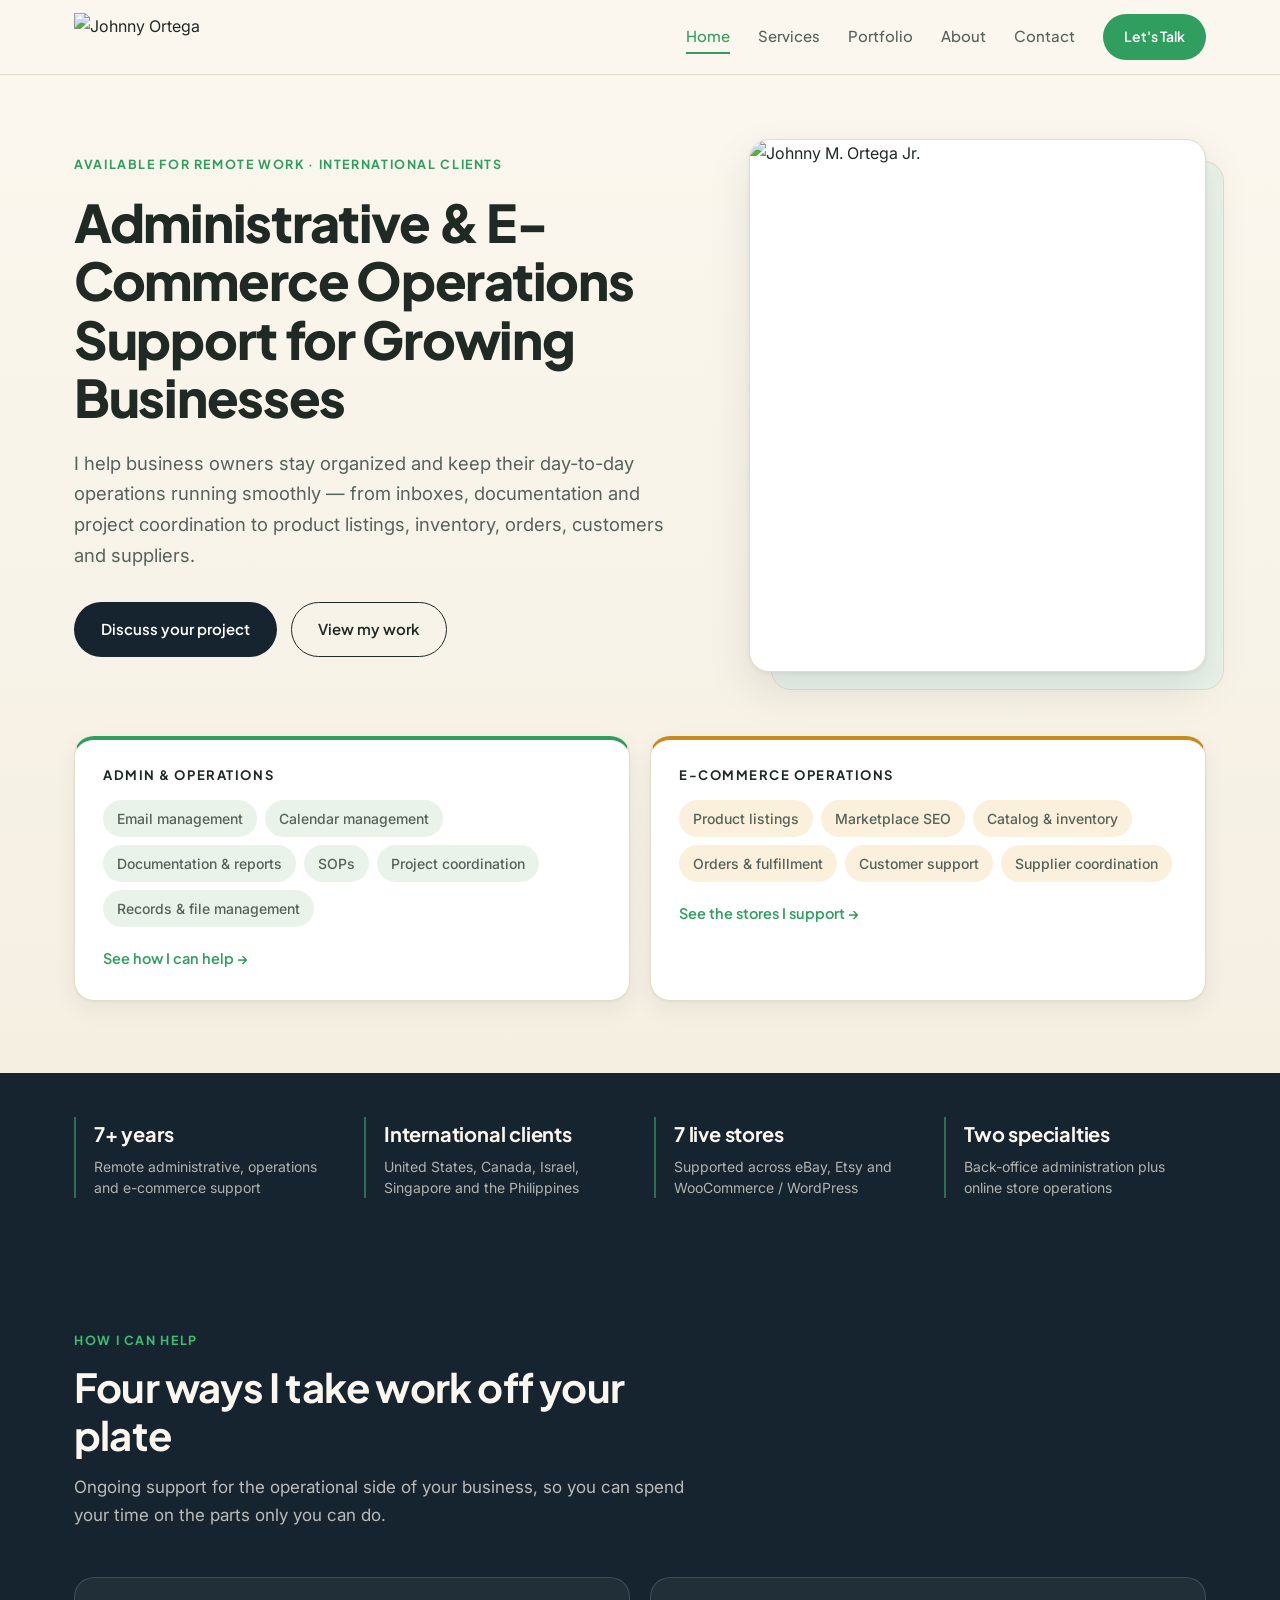
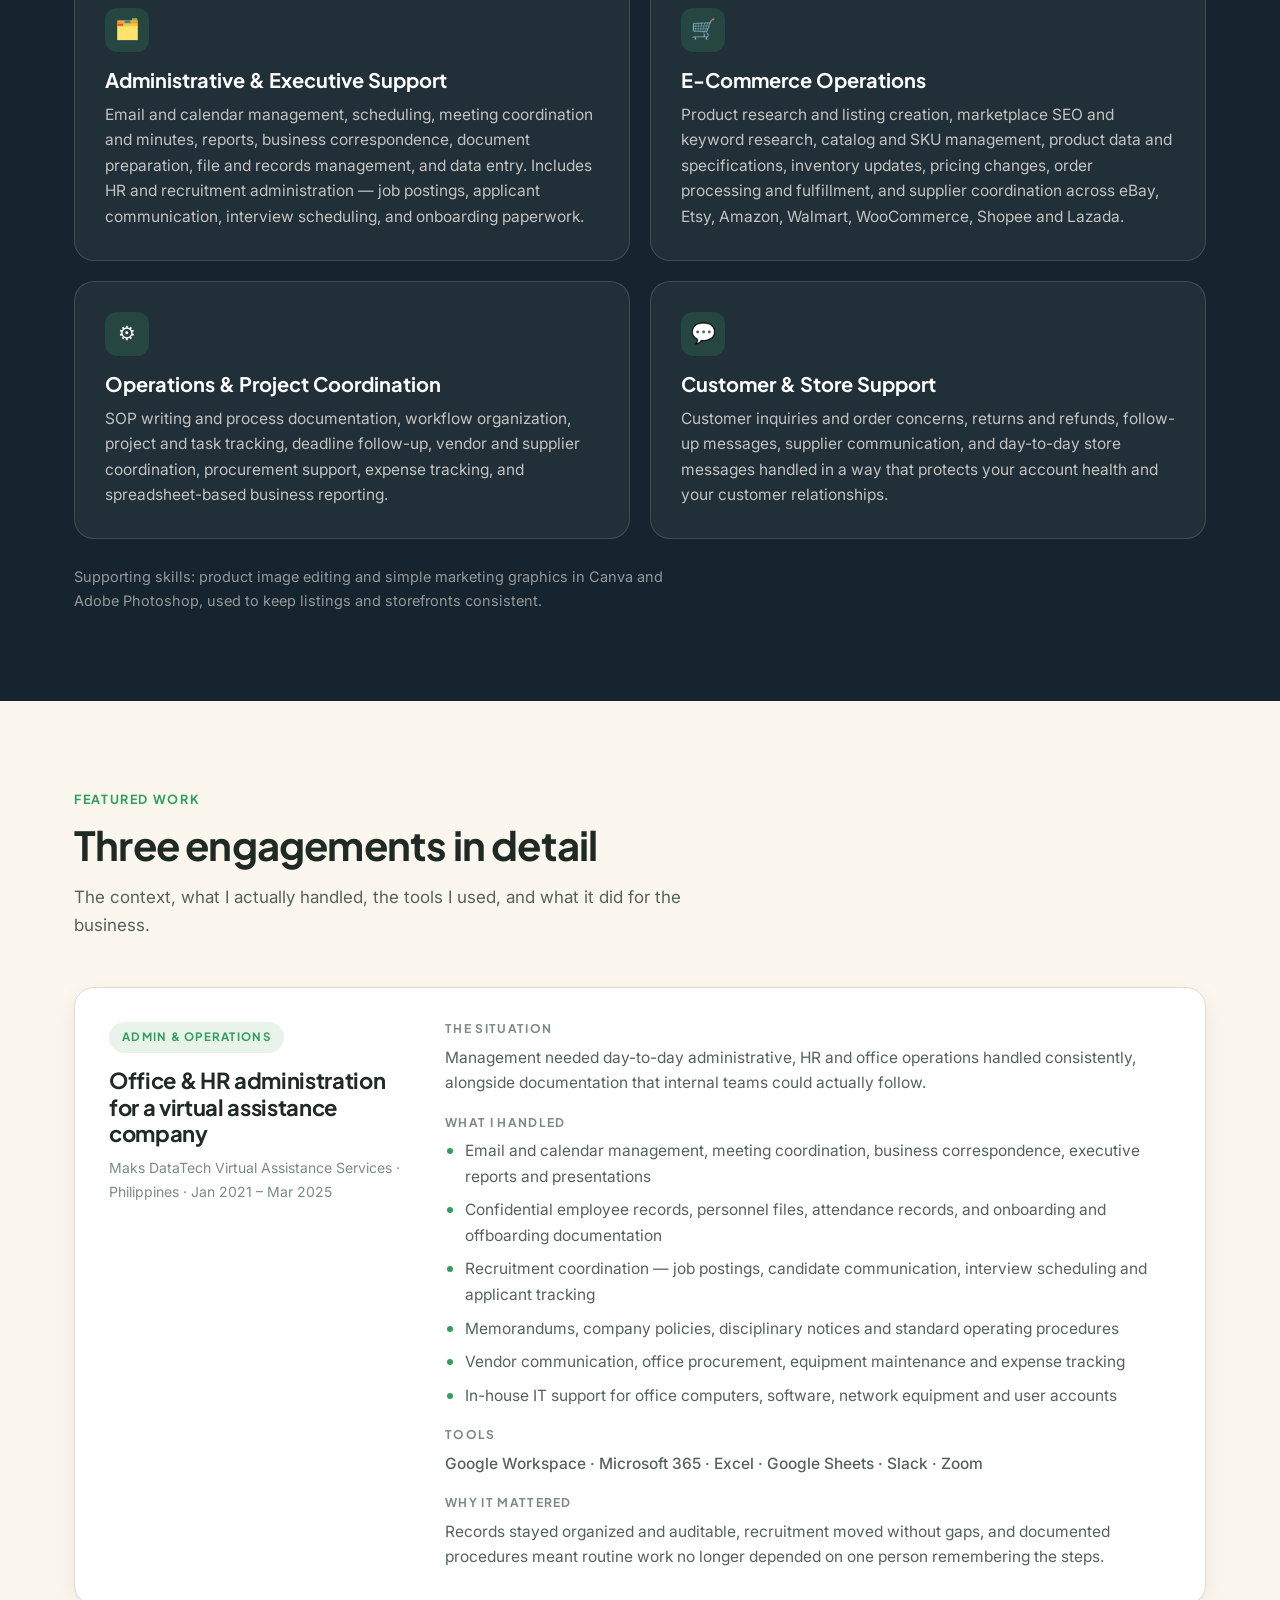
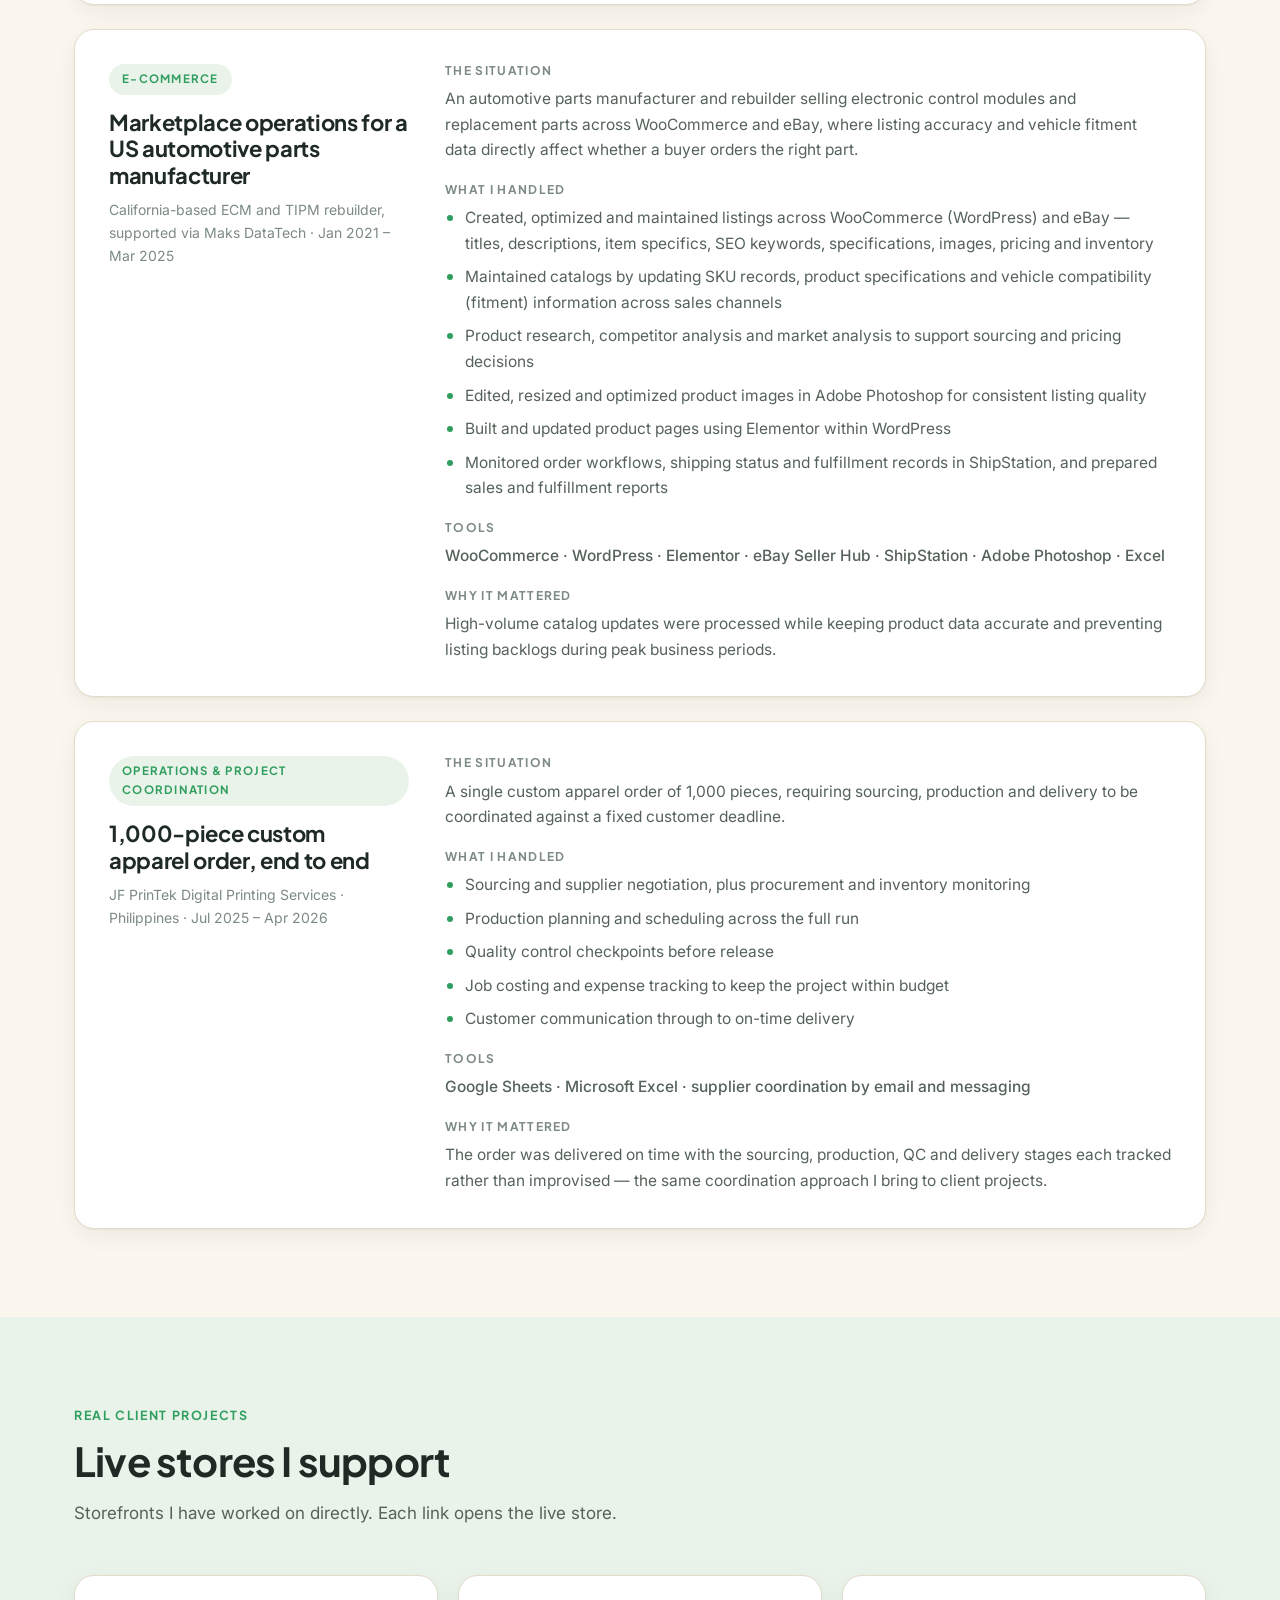
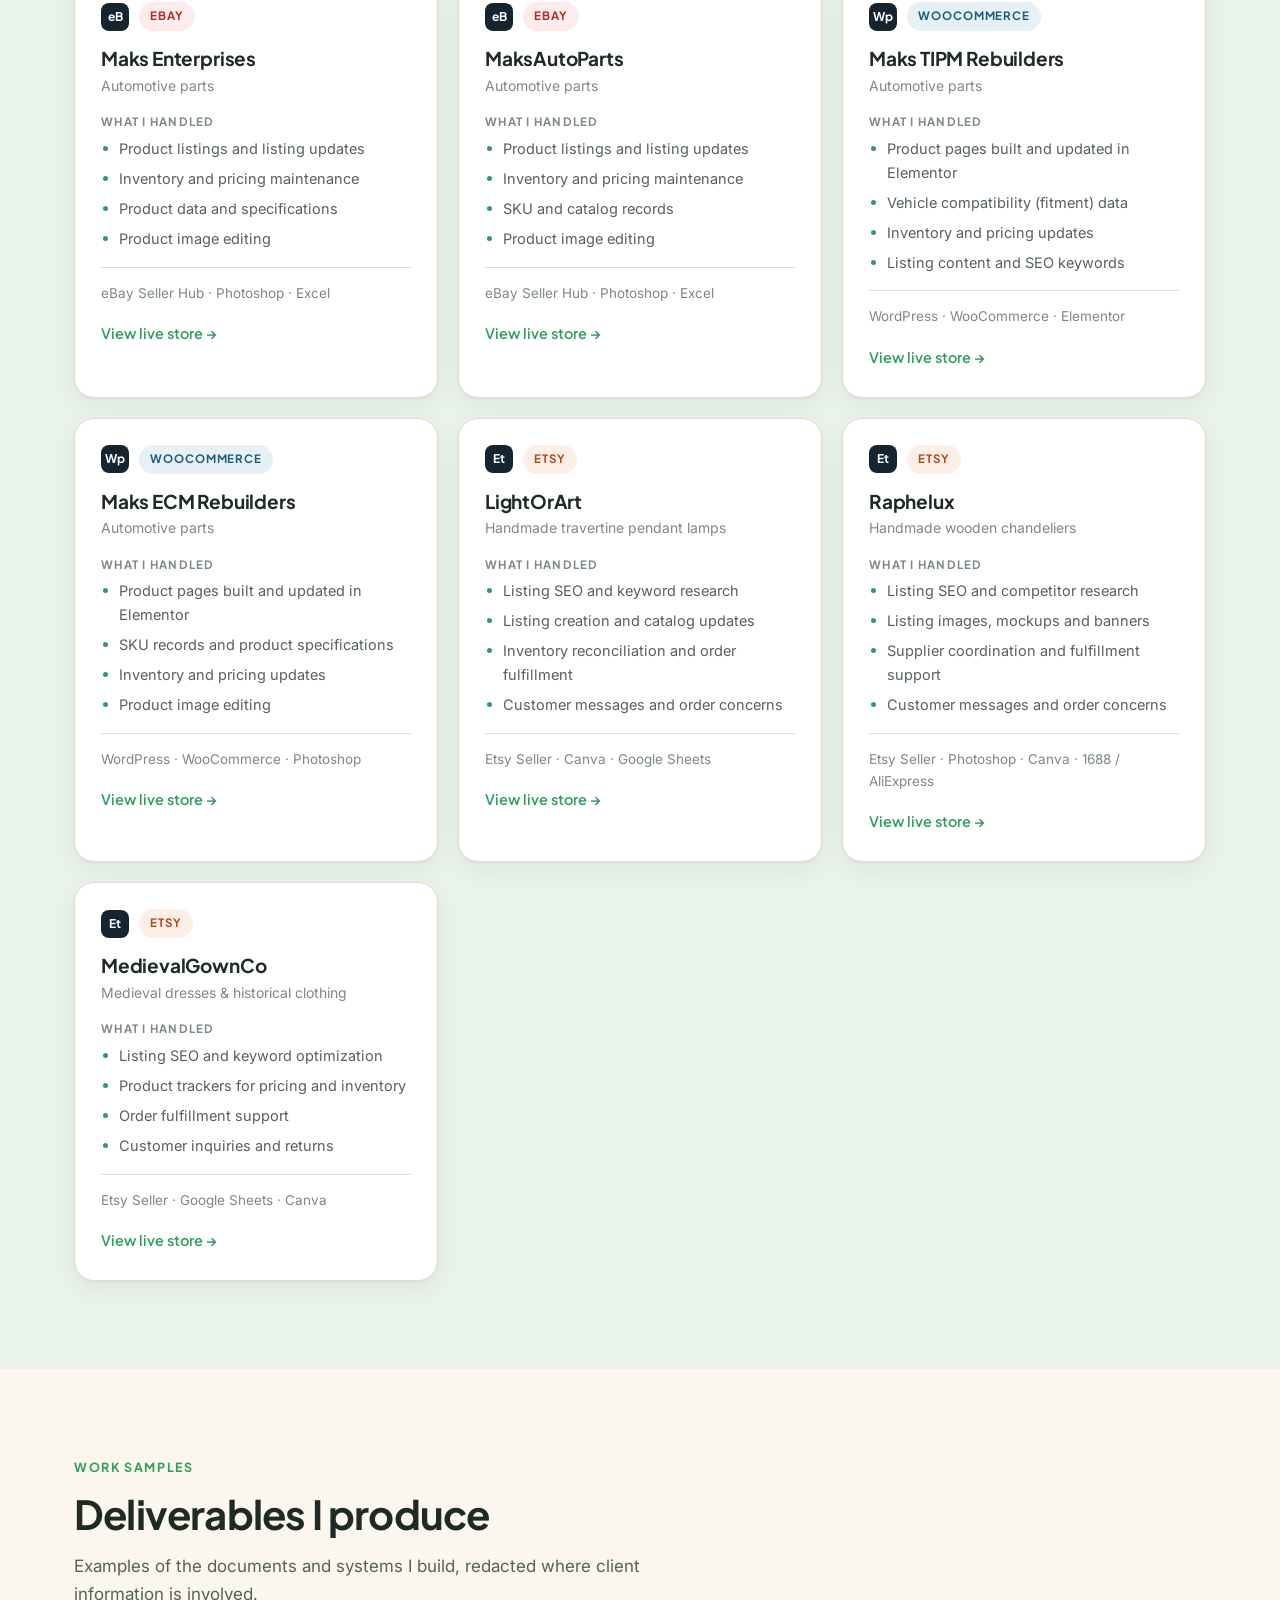
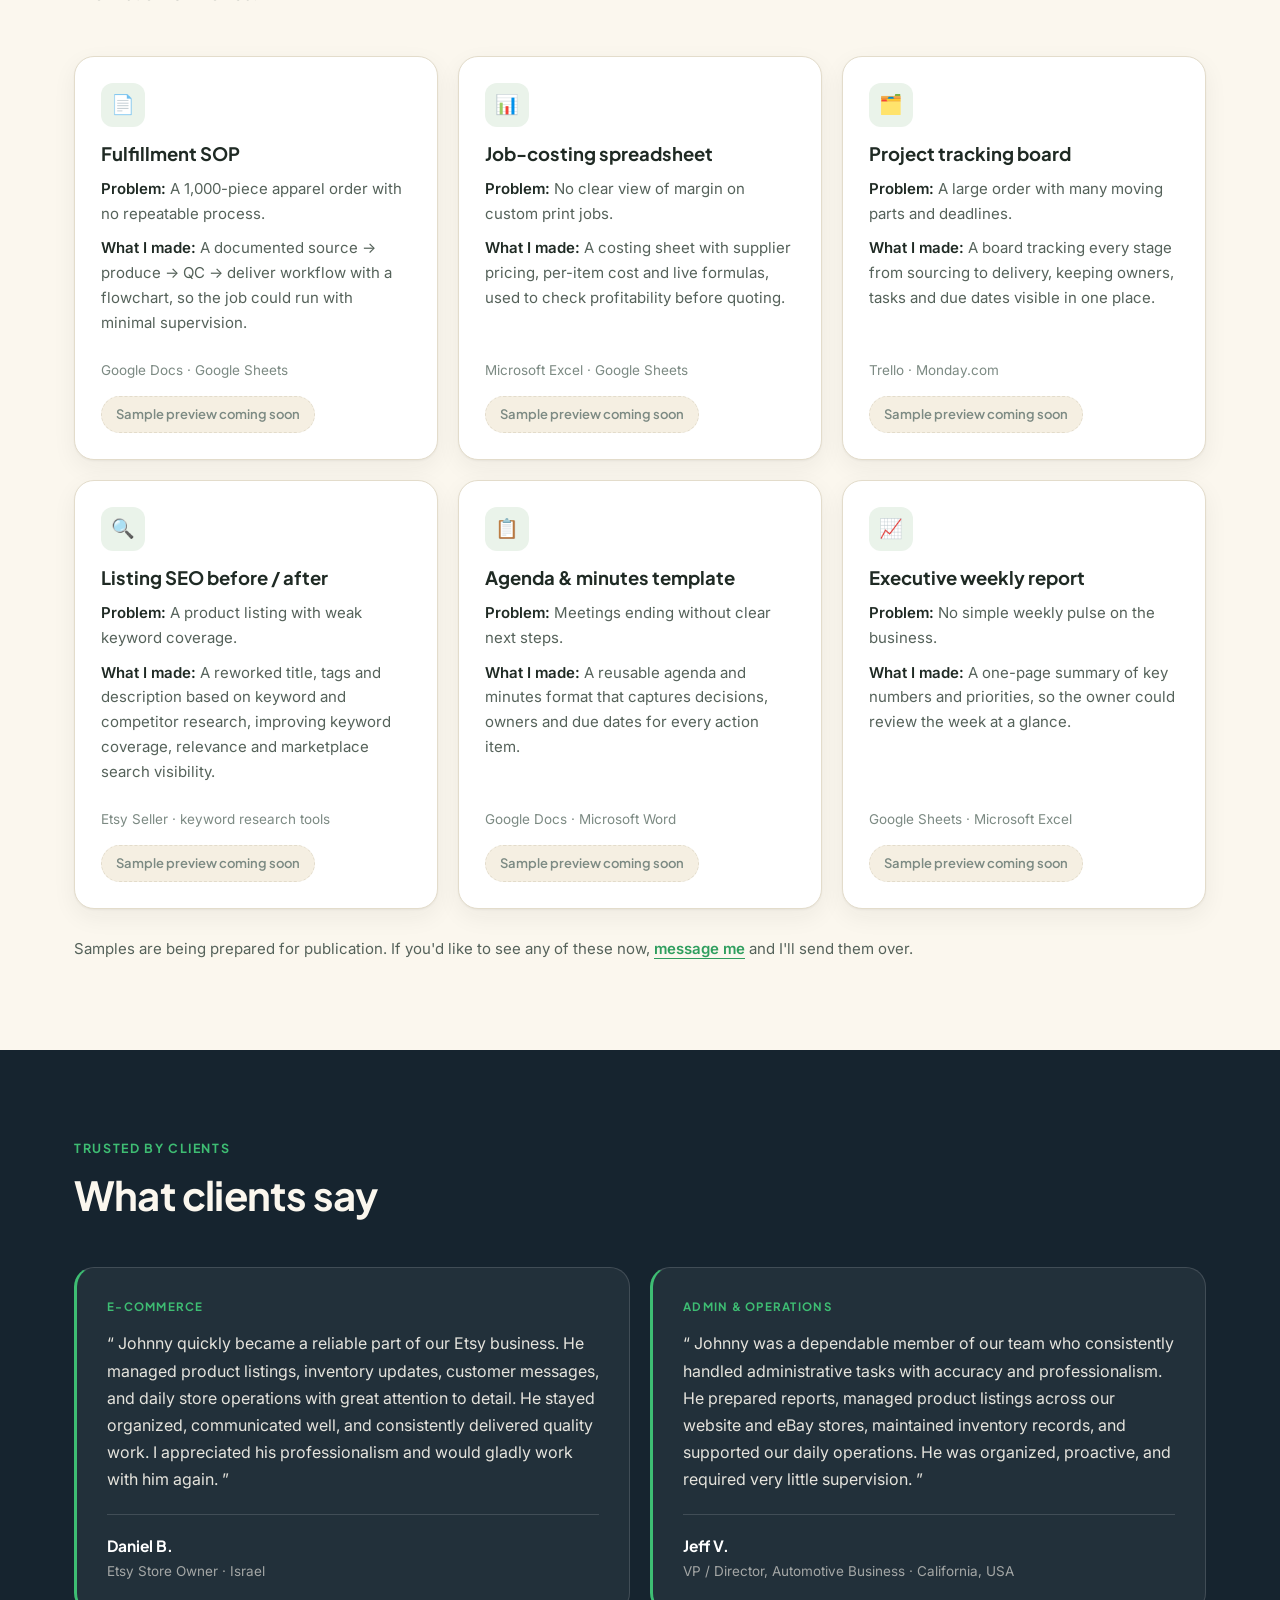
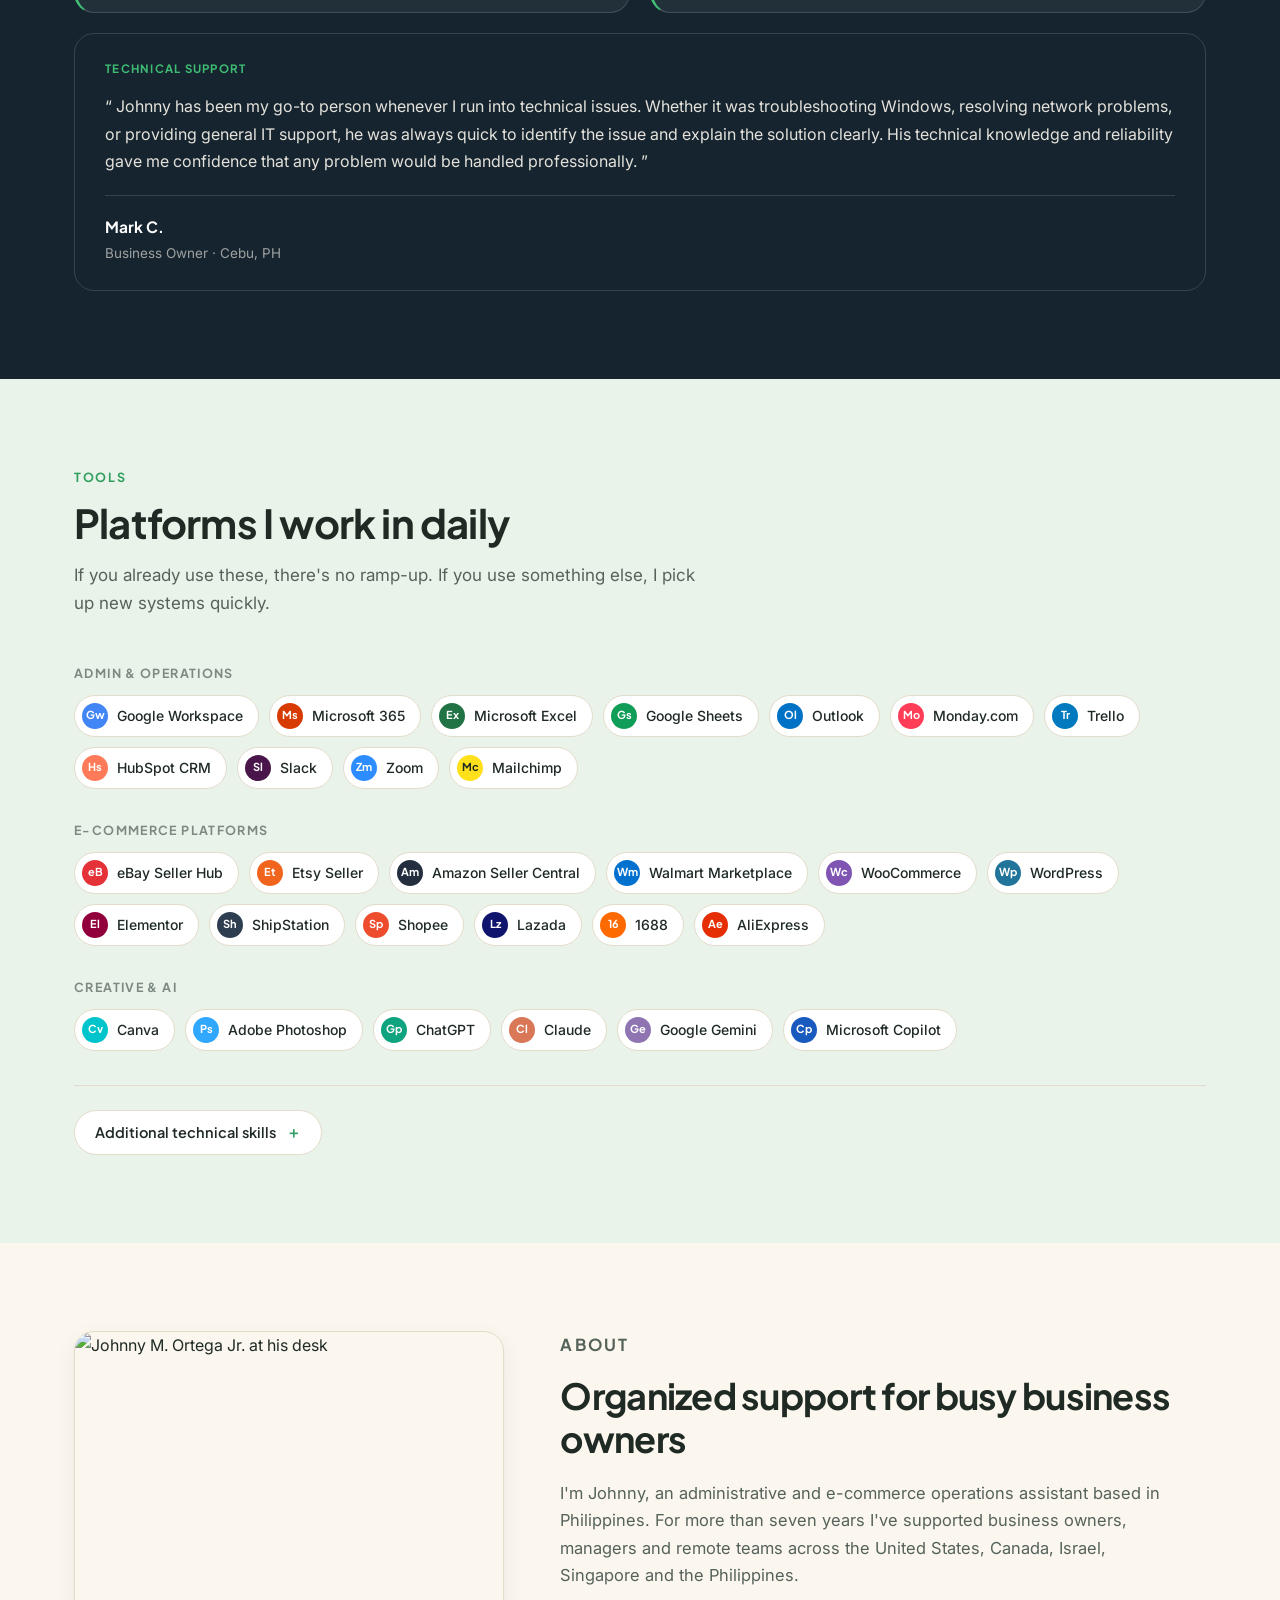
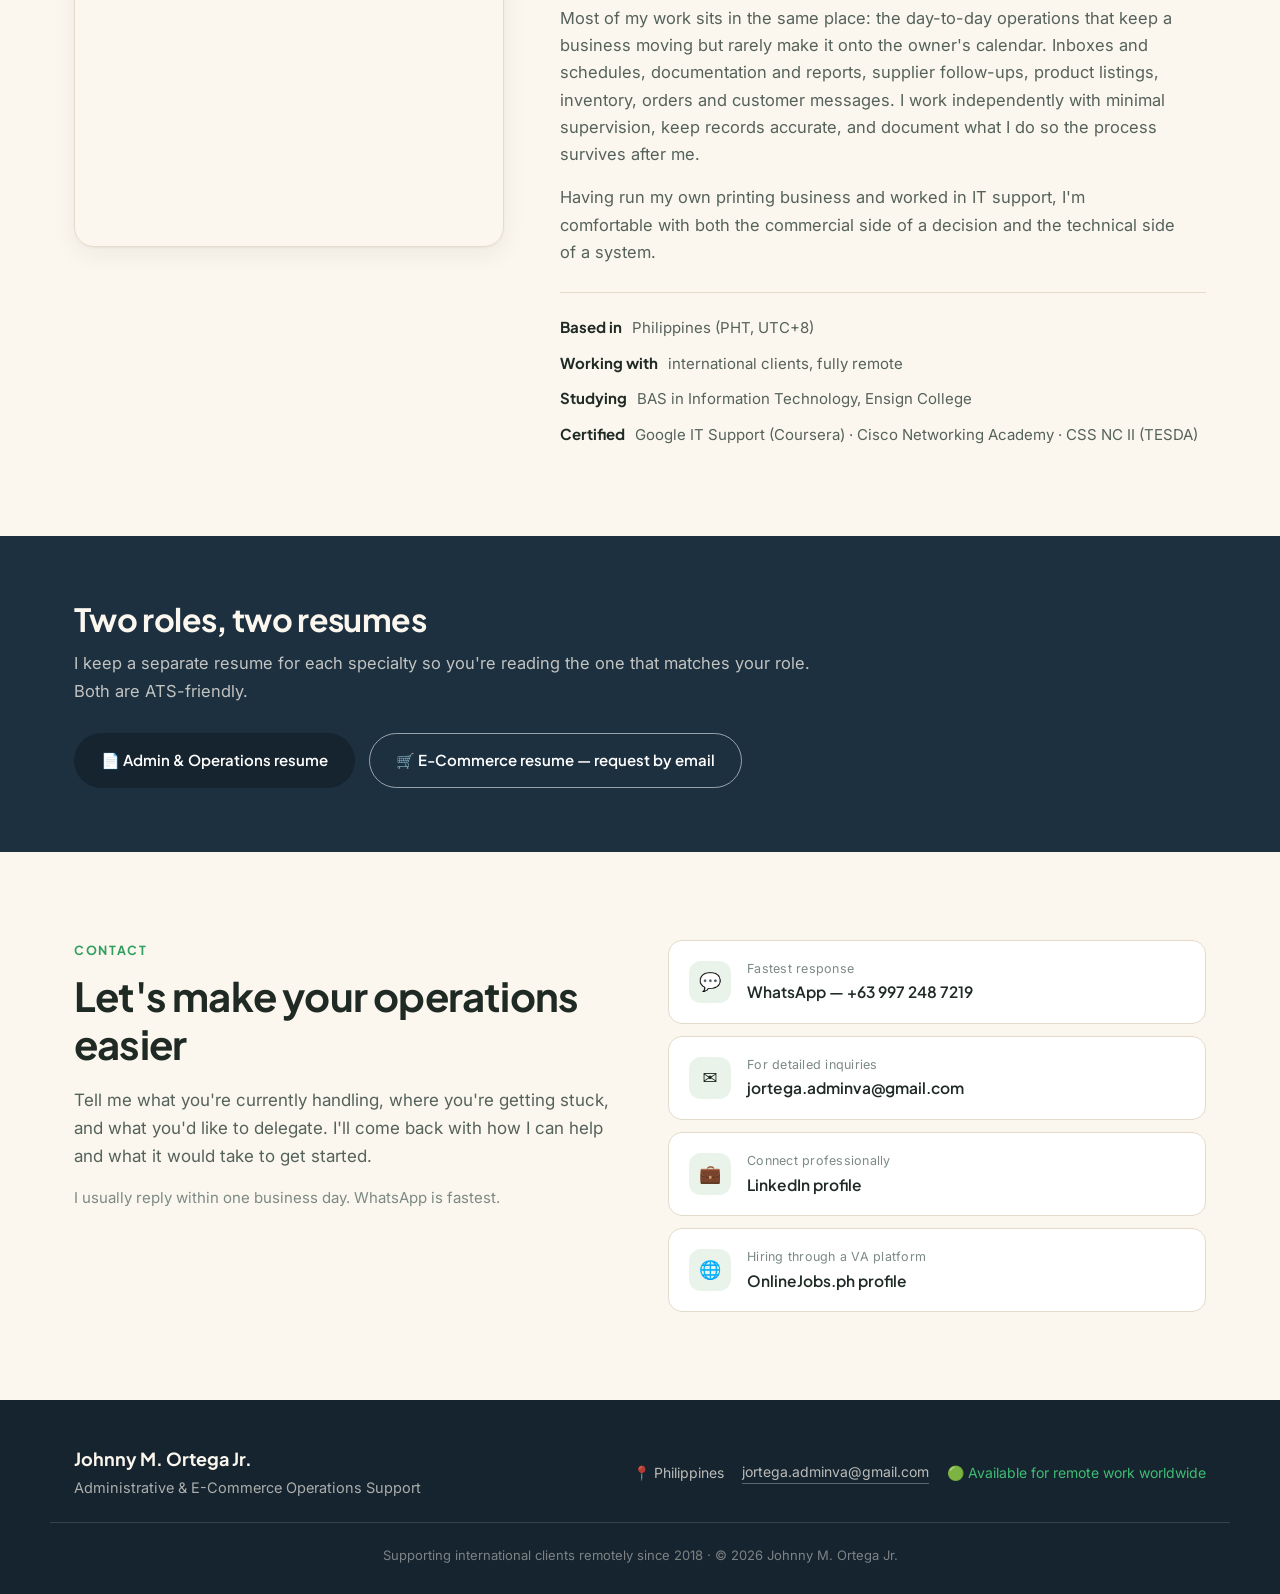
==== index.html @ 0fd4e519 "Updated portfolio 08032026" ====
<!DOCTYPE html>
<html lang="en">
<head>
<meta charset="UTF-8">
<meta name="viewport" content="width=device-width, initial-scale=1.0">

<title>Johnny M. Ortega Jr. — Administrative &amp; E-Commerce Operations Support</title>

<meta name="description"
      content="Administrative Virtual Assistant and E-Commerce Operations Specialist with 7+ years supporting international business owners — email and calendar management, documentation, SOPs, project coordination, product listings, marketplace SEO, inventory, orders and customer support.">

<!-- Canonical -->
<link rel="canonical" href="https://jortegaadminva.github.io/johnny-portfolio/">

<!-- Open Graph -->
<meta property="og:type" content="website">
<meta property="og:url" content="https://jortegaadminva.github.io/johnny-portfolio/">
<meta property="og:title" content="Johnny M. Ortega Jr. — Administrative &amp; E-Commerce Operations Support">
<meta property="og:description" content="I help business owners stay organized and keep their online operations running smoothly — from inboxes, documentation and project coordination to listings, inventory, orders and suppliers.">
<!-- Recommended: a 1200x630 image. Replace with your own share image when ready. -->
<meta property="og:image" content="https://jortegaadminva.github.io/johnny-portfolio/assets/profile.png">
<meta property="og:image:alt" content="Johnny M. Ortega Jr., Administrative and E-Commerce Operations Virtual Assistant">
<meta property="og:locale" content="en_US">

<!-- Twitter / X -->
<meta name="twitter:card" content="summary_large_image">
<meta name="twitter:title" content="Johnny M. Ortega Jr. — Administrative &amp; E-Commerce Operations Support">
<meta name="twitter:description" content="7+ years supporting international business owners with administrative, operations and e-commerce marketplace work.">
<meta name="twitter:image" content="https://jortegaadminva.github.io/johnny-portfolio/assets/profile.png">

<meta name="theme-color" content="#FBF7EE">

<link rel="icon" type="image/png" href="assets/logo1.png">
<link rel="apple-touch-icon" href="assets/logo1.png">

<link rel="preconnect" href="https://fonts.googleapis.com">
<link rel="preconnect" href="https://fonts.gstatic.com" crossorigin>
<link rel="stylesheet"
      href="https://fonts.googleapis.com/css2?family=Plus+Jakarta+Sans:wght@400;500;600;700;800&family=Inter:wght@400;500;600&display=swap">

<link rel="stylesheet" href="styles.css">

<!-- Structured data: only facts present in the resumes / site -->
<script type="application/ld+json">
{
  "@context": "https://schema.org",
  "@type": "Person",
  "name": "Johnny M. Ortega Jr.",
  "jobTitle": "Administrative & E-Commerce Operations Virtual Assistant",
  "email": "mailto:jortega.adminva@gmail.com",
  "telephone": "+63-997-248-7219",
  "url": "https://jortegaadminva.github.io/johnny-portfolio/",
  "address": {
    "@type": "PostalAddress",
    "addressCountry": "PH"
  },
  "sameAs": [
    "https://www.linkedin.com/in/ortegajohnny04/",
    "https://www.onlinejobs.ph/jobseekers/info/690178"
  ],
  "knowsAbout": [
    "Administrative Support",
    "Executive Support",
    "Email and Calendar Management",
    "SOP Documentation",
    "Project Coordination",
    "HR and Recruitment Administration",
    "E-Commerce Operations",
    "Marketplace SEO",
    "Product Listing Optimization",
    "Catalog and SKU Management",
    "Inventory Management",
    "Order Fulfillment",
    "Supplier Coordination"
  ]
}
</script>
</head>
<body>

<a class="skip-link" href="#main">Skip to main content</a>

<!-- ==================== NAV ==================== -->
<header class="topnav">
  <div class="topnav-inner">
    <a class="brand" href="#home" aria-label="Johnny M. Ortega Jr. — home">
      <img src="assets/logo.png" alt="Johnny Ortega" class="brand-logo" width="140" height="52">
    </a>

    <nav id="nav" class="nav" aria-label="Main navigation">
      <a href="#home" class="nav-link">Home</a>
      <a href="#services" class="nav-link">Services</a>
      <a href="#portfolio" class="nav-link">Portfolio</a>
      <a href="#about" class="nav-link">About</a>
      <a href="#contact" class="nav-link">Contact</a>
      <a href="#contact" class="btn btn-nav-cta">Let's Talk</a>
    </nav>

    <button class="nav-toggle" id="navToggle" type="button"
            aria-label="Open menu" aria-expanded="false" aria-controls="nav">
      <span></span><span></span><span></span>
    </button>
  </div>
</header>

<main id="main">

  <!-- ==================== HERO ==================== -->
  <section id="home" class="section hero">
    <div class="wrap">
      <div class="hero-grid">
        <div class="hero-text">
          <p class="eyebrow">Available for remote work &middot; International clients</p>

          <h1>Administrative &amp; E-Commerce Operations Support for Growing Businesses</h1>

          <p class="hero-lede">
            I help business owners stay organized and keep their day-to-day operations running
            smoothly — from inboxes, documentation and project coordination to product listings,
            inventory, orders, customers and suppliers.
          </p>

          <div class="btn-row">
            <a href="#contact" class="btn btn-primary">Discuss your project</a>
            <a href="#portfolio" class="btn btn-outline">View my work</a>
          </div>
        </div>

        <div class="hero-photo">
          <div class="hero-photo-back" aria-hidden="true"></div>
          <div class="hero-photo-front">
            <img src="assets/profile.png" alt="Johnny M. Ortega Jr." width="420" height="500">
          </div>
        </div>
      </div>

      <!-- Two specialization paths -->
      <div class="paths">
        <article class="path-card">
          <h2 class="path-title">Admin &amp; Operations</h2>
          <ul class="path-list">
            <li>Email management</li>
            <li>Calendar management</li>
            <li>Documentation &amp; reports</li>
            <li>SOPs</li>
            <li>Project coordination</li>
            <li>Records &amp; file management</li>
          </ul>
          <a href="#services" class="path-link">See how I can help &rarr;</a>
        </article>

        <article class="path-card">
          <h2 class="path-title">E-Commerce Operations</h2>
          <ul class="path-list">
            <li>Product listings</li>
            <li>Marketplace SEO</li>
            <li>Catalog &amp; inventory</li>
            <li>Orders &amp; fulfillment</li>
            <li>Customer support</li>
            <li>Supplier coordination</li>
          </ul>
          <a href="#portfolio" class="path-link">See the stores I support &rarr;</a>
        </article>
      </div>
    </div>
  </section>

  <!-- ==================== CREDIBILITY ==================== -->
  <section class="section proof-strip" aria-label="Experience summary">
    <div class="wrap">
      <ul class="proof-grid">
        <li class="proof-item">
          <strong>7+ years</strong>
          <span>Remote administrative, operations and e-commerce support</span>
        </li>
        <li class="proof-item">
          <strong>International clients</strong>
          <span>United States, Canada, Israel, Singapore and the Philippines</span>
        </li>
        <li class="proof-item">
          <strong>7 live stores</strong>
          <span>Supported across eBay, Etsy and WooCommerce / WordPress</span>
        </li>
        <li class="proof-item">
          <strong>Two specialties</strong>
          <span>Back-office administration plus online store operations</span>
        </li>
      </ul>
    </div>
  </section>

  <!-- ==================== SERVICES ==================== -->
  <section id="services" class="section block-dark">
    <div class="wrap">
      <div class="section-head">
        <p class="section-tag on-dark">How I can help</p>
        <h2 class="on-dark">Four ways I take work off your plate</h2>
        <p class="section-sub on-dark">
          Ongoing support for the operational side of your business, so you can spend your time
          on the parts only you can do.
        </p>
      </div>

      <div class="service-grid">
        <article class="service-card">
          <span class="service-icon" aria-hidden="true">🗂️</span>
          <h3>Administrative &amp; Executive Support</h3>
          <p>
            Email and calendar management, scheduling, meeting coordination and minutes, reports,
            business correspondence, document preparation, file and records management, and data entry.
            Includes HR and recruitment administration — job postings, applicant communication,
            interview scheduling, and onboarding paperwork.
          </p>
        </article>

        <article class="service-card">
          <span class="service-icon" aria-hidden="true">🛒</span>
          <h3>E-Commerce Operations</h3>
          <p>
            Product research and listing creation, marketplace SEO and keyword research, catalog and
            SKU management, product data and specifications, inventory updates, pricing changes,
            order processing and fulfillment, and supplier coordination across eBay, Etsy, Amazon,
            Walmart, WooCommerce, Shopee and Lazada.
          </p>
        </article>

        <article class="service-card">
          <span class="service-icon" aria-hidden="true">⚙️</span>
          <h3>Operations &amp; Project Coordination</h3>
          <p>
            SOP writing and process documentation, workflow organization, project and task tracking,
            deadline follow-up, vendor and supplier coordination, procurement support, expense
            tracking, and spreadsheet-based business reporting.
          </p>
        </article>

        <article class="service-card">
          <span class="service-icon" aria-hidden="true">💬</span>
          <h3>Customer &amp; Store Support</h3>
          <p>
            Customer inquiries and order concerns, returns and refunds, follow-up messages,
            supplier communication, and day-to-day store messages handled in a way that protects
            your account health and your customer relationships.
          </p>
        </article>
      </div>

      <p class="service-footnote">
        Supporting skills: product image editing and simple marketing graphics in Canva and Adobe
        Photoshop, used to keep listings and storefronts consistent.
      </p>
    </div>
  </section>

  <!-- ==================== CASE STUDIES ==================== -->
  <section id="casestudies" class="section block-light">
    <div class="wrap">
      <div class="section-head">
        <p class="section-tag">Featured work</p>
        <h2>Three engagements in detail</h2>
        <p class="section-sub">
          The context, what I actually handled, the tools I used, and what it did for the business.
        </p>
      </div>

      <div class="case-list">

        <article class="case-card">
          <div class="case-meta">
            <span class="case-kind">Admin &amp; Operations</span>
            <h3>Office &amp; HR administration for a virtual assistance company</h3>
            <p class="case-org">Maks DataTech Virtual Assistance Services &middot; Philippines &middot; Jan 2021 – Mar 2025</p>
          </div>
          <div class="case-body">
            <div class="case-block">
              <h4>The situation</h4>
              <p>
                Management needed day-to-day administrative, HR and office operations handled
                consistently, alongside documentation that internal teams could actually follow.
              </p>
            </div>
            <div class="case-block">
              <h4>What I handled</h4>
              <ul>
                <li>Email and calendar management, meeting coordination, business correspondence, executive reports and presentations</li>
                <li>Confidential employee records, personnel files, attendance records, and onboarding and offboarding documentation</li>
                <li>Recruitment coordination — job postings, candidate communication, interview scheduling and applicant tracking</li>
                <li>Memorandums, company policies, disciplinary notices and standard operating procedures</li>
                <li>Vendor communication, office procurement, equipment maintenance and expense tracking</li>
                <li>In-house IT support for office computers, software, network equipment and user accounts</li>
              </ul>
            </div>
            <div class="case-block">
              <h4>Tools</h4>
              <p class="case-tools">Google Workspace &middot; Microsoft 365 &middot; Excel &middot; Google Sheets &middot; Slack &middot; Zoom</p>
            </div>
            <div class="case-block">
              <h4>Why it mattered</h4>
              <p>
                Records stayed organized and auditable, recruitment moved without gaps, and documented
                procedures meant routine work no longer depended on one person remembering the steps.
              </p>
            </div>
          </div>
        </article>

        <article class="case-card">
          <div class="case-meta">
            <span class="case-kind">E-Commerce</span>
            <h3>Marketplace operations for a US automotive parts manufacturer</h3>
            <p class="case-org">California-based ECM and TIPM rebuilder, supported via Maks DataTech &middot; Jan 2021 – Mar 2025</p>
          </div>
          <div class="case-body">
            <div class="case-block">
              <h4>The situation</h4>
              <p>
                An automotive parts manufacturer and rebuilder selling electronic control modules and
                replacement parts across WooCommerce and eBay, where listing accuracy and vehicle
                fitment data directly affect whether a buyer orders the right part.
              </p>
            </div>
            <div class="case-block">
              <h4>What I handled</h4>
              <ul>
                <li>Created, optimized and maintained listings across WooCommerce (WordPress) and eBay — titles, descriptions, item specifics, SEO keywords, specifications, images, pricing and inventory</li>
                <li>Maintained catalogs by updating SKU records, product specifications and vehicle compatibility (fitment) information across sales channels</li>
                <li>Product research, competitor analysis and market analysis to support sourcing and pricing decisions</li>
                <li>Edited, resized and optimized product images in Adobe Photoshop for consistent listing quality</li>
                <li>Built and updated product pages using Elementor within WordPress</li>
                <li>Monitored order workflows, shipping status and fulfillment records in ShipStation, and prepared sales and fulfillment reports</li>
              </ul>
            </div>
            <div class="case-block">
              <h4>Tools</h4>
              <p class="case-tools">WooCommerce &middot; WordPress &middot; Elementor &middot; eBay Seller Hub &middot; ShipStation &middot; Adobe Photoshop &middot; Excel</p>
            </div>
            <div class="case-block">
              <h4>Why it mattered</h4>
              <p>
                High-volume catalog updates were processed while keeping product data accurate and
                preventing listing backlogs during peak business periods.
              </p>
            </div>
          </div>
        </article>

        <article class="case-card">
          <div class="case-meta">
            <span class="case-kind">Operations &amp; Project Coordination</span>
            <h3>1,000-piece custom apparel order, end to end</h3>
            <p class="case-org">JF PrinTek Digital Printing Services &middot; Philippines &middot; Jul 2025 – Apr 2026</p>
          </div>
          <div class="case-body">
            <div class="case-block">
              <h4>The situation</h4>
              <p>
                A single custom apparel order of 1,000 pieces, requiring sourcing, production and
                delivery to be coordinated against a fixed customer deadline.
              </p>
            </div>
            <div class="case-block">
              <h4>What I handled</h4>
              <ul>
                <li>Sourcing and supplier negotiation, plus procurement and inventory monitoring</li>
                <li>Production planning and scheduling across the full run</li>
                <li>Quality control checkpoints before release</li>
                <li>Job costing and expense tracking to keep the project within budget</li>
                <li>Customer communication through to on-time delivery</li>
              </ul>
            </div>
            <div class="case-block">
              <h4>Tools</h4>
              <p class="case-tools">Google Sheets &middot; Microsoft Excel &middot; supplier coordination by email and messaging</p>
            </div>
            <div class="case-block">
              <h4>Why it mattered</h4>
              <p>
                The order was delivered on time with the sourcing, production, QC and delivery stages
                each tracked rather than improvised — the same coordination approach I bring to client projects.
              </p>
            </div>
          </div>
        </article>

      </div>
    </div>
  </section>

  <!-- ==================== CLIENT PROJECTS ==================== -->
  <section id="portfolio" class="section block-tint">
    <div class="wrap">
      <div class="section-head">
        <p class="section-tag">Real client projects</p>
        <h2>Live stores I support</h2>
        <p class="section-sub">
          Storefronts I have worked on directly. Each link opens the live store.
        </p>
      </div>

      <div class="store-grid">

        <article class="store-card">
          <header class="store-top">
            <img class="store-logo" src="https://cdn.simpleicons.org/ebay/E53238" alt=""
                 data-fallback="eB" width="28" height="28" loading="lazy">
            <span class="store-platform ebay">eBay</span>
          </header>
          <h3 class="store-name">Maks Enterprises</h3>
          <p class="store-niche">Automotive parts</p>
          <h4 class="store-label">What I handled</h4>
          <ul class="store-list">
            <li>Product listings and listing updates</li>
            <li>Inventory and pricing maintenance</li>
            <li>Product data and specifications</li>
            <li>Product image editing</li>
          </ul>
          <p class="store-tools">eBay Seller Hub &middot; Photoshop &middot; Excel</p>
          <a href="https://www.ebay.com/str/jaffescarparts" target="_blank" rel="noopener" class="store-link">
            View live store <span aria-hidden="true">&rarr;</span>
          </a>
        </article>

        <article class="store-card">
          <header class="store-top">
            <img class="store-logo" src="https://cdn.simpleicons.org/ebay/E53238" alt=""
                 data-fallback="eB" width="28" height="28" loading="lazy">
            <span class="store-platform ebay">eBay</span>
          </header>
          <h3 class="store-name">MaksAutoParts</h3>
          <p class="store-niche">Automotive parts</p>
          <h4 class="store-label">What I handled</h4>
          <ul class="store-list">
            <li>Product listings and listing updates</li>
            <li>Inventory and pricing maintenance</li>
            <li>SKU and catalog records</li>
            <li>Product image editing</li>
          </ul>
          <p class="store-tools">eBay Seller Hub &middot; Photoshop &middot; Excel</p>
          <a href="https://www.ebay.com/str/maksautoparts" target="_blank" rel="noopener" class="store-link">
            View live store <span aria-hidden="true">&rarr;</span>
          </a>
        </article>

        <article class="store-card">
          <header class="store-top">
            <img class="store-logo" src="https://cdn.simpleicons.org/wordpress/21759B" alt=""
                 data-fallback="Wp" width="28" height="28" loading="lazy">
            <span class="store-platform wordpress">WooCommerce</span>
          </header>
          <h3 class="store-name">Maks TIPM Rebuilders</h3>
          <p class="store-niche">Automotive parts</p>
          <h4 class="store-label">What I handled</h4>
          <ul class="store-list">
            <li>Product pages built and updated in Elementor</li>
            <li>Vehicle compatibility (fitment) data</li>
            <li>Inventory and pricing updates</li>
            <li>Listing content and SEO keywords</li>
          </ul>
          <p class="store-tools">WordPress &middot; WooCommerce &middot; Elementor</p>
          <a href="https://tipmrebuilders.com/" target="_blank" rel="noopener" class="store-link">
            View live store <span aria-hidden="true">&rarr;</span>
          </a>
        </article>

        <article class="store-card">
          <header class="store-top">
            <img class="store-logo" src="https://cdn.simpleicons.org/wordpress/21759B" alt=""
                 data-fallback="Wp" width="28" height="28" loading="lazy">
            <span class="store-platform wordpress">WooCommerce</span>
          </header>
          <h3 class="store-name">Maks ECM Rebuilders</h3>
          <p class="store-niche">Automotive parts</p>
          <h4 class="store-label">What I handled</h4>
          <ul class="store-list">
            <li>Product pages built and updated in Elementor</li>
            <li>SKU records and product specifications</li>
            <li>Inventory and pricing updates</li>
            <li>Product image editing</li>
          </ul>
          <p class="store-tools">WordPress &middot; WooCommerce &middot; Photoshop</p>
          <a href="https://ecmrebuilders.com/" target="_blank" rel="noopener" class="store-link">
            View live store <span aria-hidden="true">&rarr;</span>
          </a>
        </article>

        <article class="store-card">
          <header class="store-top">
            <img class="store-logo" src="https://cdn.simpleicons.org/etsy/F1641E" alt=""
                 data-fallback="Et" width="28" height="28" loading="lazy">
            <span class="store-platform etsy">Etsy</span>
          </header>
          <h3 class="store-name">LightOrArt</h3>
          <p class="store-niche">Handmade travertine pendant lamps</p>
          <h4 class="store-label">What I handled</h4>
          <ul class="store-list">
            <li>Listing SEO and keyword research</li>
            <li>Listing creation and catalog updates</li>
            <li>Inventory reconciliation and order fulfillment</li>
            <li>Customer messages and order concerns</li>
          </ul>
          <p class="store-tools">Etsy Seller &middot; Canva &middot; Google Sheets</p>
          <a href="https://www.etsy.com/shop/LightOrArt" target="_blank" rel="noopener" class="store-link">
            View live store <span aria-hidden="true">&rarr;</span>
          </a>
        </article>

        <article class="store-card">
          <header class="store-top">
            <img class="store-logo" src="https://cdn.simpleicons.org/etsy/F1641E" alt=""
                 data-fallback="Et" width="28" height="28" loading="lazy">
            <span class="store-platform etsy">Etsy</span>
          </header>
          <h3 class="store-name">Raphelux</h3>
          <p class="store-niche">Handmade wooden chandeliers</p>
          <h4 class="store-label">What I handled</h4>
          <ul class="store-list">
            <li>Listing SEO and competitor research</li>
            <li>Listing images, mockups and banners</li>
            <li>Supplier coordination and fulfillment support</li>
            <li>Customer messages and order concerns</li>
          </ul>
          <p class="store-tools">Etsy Seller &middot; Photoshop &middot; Canva &middot; 1688 / AliExpress</p>
          <a href="https://www.etsy.com/shop/Raphelux" target="_blank" rel="noopener" class="store-link">
            View live store <span aria-hidden="true">&rarr;</span>
          </a>
        </article>

        <article class="store-card">
          <header class="store-top">
            <img class="store-logo" src="https://cdn.simpleicons.org/etsy/F1641E" alt=""
                 data-fallback="Et" width="28" height="28" loading="lazy">
            <span class="store-platform etsy">Etsy</span>
          </header>
          <h3 class="store-name">MedievalGownCo</h3>
          <p class="store-niche">Medieval dresses &amp; historical clothing</p>
          <h4 class="store-label">What I handled</h4>
          <ul class="store-list">
            <li>Listing SEO and keyword optimization</li>
            <li>Product trackers for pricing and inventory</li>
            <li>Order fulfillment support</li>
            <li>Customer inquiries and returns</li>
          </ul>
          <p class="store-tools">Etsy Seller &middot; Google Sheets &middot; Canva</p>
          <a href="https://www.etsy.com/shop/MedievalGownCo" target="_blank" rel="noopener" class="store-link">
            View live store <span aria-hidden="true">&rarr;</span>
          </a>
        </article>

      </div>
    </div>
  </section>

  <!-- ==================== WORK SAMPLES ==================== -->
  <section id="samples" class="section block-light">
    <div class="wrap">
      <div class="section-head">
        <p class="section-tag">Work samples</p>
        <h2>Deliverables I produce</h2>
        <p class="section-sub">
          Examples of the documents and systems I build, redacted where client information is involved.
        </p>
      </div>

      <div class="sample-grid">

        <!-- To publish a sample: upload the file, then replace the <span class="sample-pending">
             line with:  <a href="YOUR_URL" target="_blank" rel="noopener" class="sample-link">View sample &rarr;</a> -->

        <article class="sample-card">
          <span class="sample-icon" aria-hidden="true">📄</span>
          <h3>Fulfillment SOP</h3>
          <p class="sample-problem"><em>Problem:</em> A 1,000-piece apparel order with no repeatable process.</p>
          <p class="sample-did"><em>What I made:</em> A documented source → produce → QC → deliver workflow with a flowchart, so the job could run with minimal supervision.</p>
          <p class="sample-tools">Google Docs &middot; Google Sheets</p>
          <!-- ADD REAL WORK SAMPLE URL HERE -->
          <span class="sample-pending">Sample preview coming soon</span>
        </article>

        <article class="sample-card">
          <span class="sample-icon" aria-hidden="true">📊</span>
          <h3>Job-costing spreadsheet</h3>
          <p class="sample-problem"><em>Problem:</em> No clear view of margin on custom print jobs.</p>
          <p class="sample-did"><em>What I made:</em> A costing sheet with supplier pricing, per-item cost and live formulas, used to check profitability before quoting.</p>
          <p class="sample-tools">Microsoft Excel &middot; Google Sheets</p>
          <!-- ADD REAL WORK SAMPLE URL HERE -->
          <span class="sample-pending">Sample preview coming soon</span>
        </article>

        <article class="sample-card">
          <span class="sample-icon" aria-hidden="true">🗂️</span>
          <h3>Project tracking board</h3>
          <p class="sample-problem"><em>Problem:</em> A large order with many moving parts and deadlines.</p>
          <p class="sample-did"><em>What I made:</em> A board tracking every stage from sourcing to delivery, keeping owners, tasks and due dates visible in one place.</p>
          <p class="sample-tools">Trello &middot; Monday.com</p>
          <!-- ADD REAL WORK SAMPLE URL HERE -->
          <span class="sample-pending">Sample preview coming soon</span>
        </article>

        <article class="sample-card">
          <span class="sample-icon" aria-hidden="true">🔍</span>
          <h3>Listing SEO before / after</h3>
          <p class="sample-problem"><em>Problem:</em> A product listing with weak keyword coverage.</p>
          <p class="sample-did"><em>What I made:</em> A reworked title, tags and description based on keyword and competitor research, improving keyword coverage, relevance and marketplace search visibility.</p>
          <p class="sample-tools">Etsy Seller &middot; keyword research tools</p>
          <!-- ADD REAL WORK SAMPLE URL HERE -->
          <span class="sample-pending">Sample preview coming soon</span>
        </article>

        <article class="sample-card">
          <span class="sample-icon" aria-hidden="true">📋</span>
          <h3>Agenda &amp; minutes template</h3>
          <p class="sample-problem"><em>Problem:</em> Meetings ending without clear next steps.</p>
          <p class="sample-did"><em>What I made:</em> A reusable agenda and minutes format that captures decisions, owners and due dates for every action item.</p>
          <p class="sample-tools">Google Docs &middot; Microsoft Word</p>
          <!-- ADD REAL WORK SAMPLE URL HERE -->
          <span class="sample-pending">Sample preview coming soon</span>
        </article>

        <article class="sample-card">
          <span class="sample-icon" aria-hidden="true">📈</span>
          <h3>Executive weekly report</h3>
          <p class="sample-problem"><em>Problem:</em> No simple weekly pulse on the business.</p>
          <p class="sample-did"><em>What I made:</em> A one-page summary of key numbers and priorities, so the owner could review the week at a glance.</p>
          <p class="sample-tools">Google Sheets &middot; Microsoft Excel</p>
          <!-- ADD REAL WORK SAMPLE URL HERE -->
          <span class="sample-pending">Sample preview coming soon</span>
        </article>

      </div>

      <p class="sample-note">
        Samples are being prepared for publication. If you'd like to see any of these now,
        <a href="#contact">message me</a> and I'll send them over.
      </p>
    </div>
  </section>

  <!-- ==================== TESTIMONIALS ==================== -->
  <section id="testimonials" class="section block-dark">
    <div class="wrap">
      <div class="section-head">
        <p class="section-tag on-dark">Trusted by clients</p>
        <h2 class="on-dark">What clients say</h2>
      </div>

      <div class="testimonial-featured">

        <figure class="testimonial-card featured">
          <p class="testimonial-kind">E-Commerce</p>
          <blockquote>
            Johnny quickly became a reliable part of our Etsy business. He managed product listings,
            inventory updates, customer messages, and daily store operations with great attention to
            detail. He stayed organized, communicated well, and consistently delivered quality work.
            I appreciated his professionalism and would gladly work with him again.
          </blockquote>
          <figcaption>
            <strong>Daniel B.</strong>
            <span>Etsy Store Owner &middot; Israel</span>
          </figcaption>
        </figure>

        <figure class="testimonial-card featured">
          <p class="testimonial-kind">Admin &amp; Operations</p>
          <blockquote>
            Johnny was a dependable member of our team who consistently handled administrative tasks
            with accuracy and professionalism. He prepared reports, managed product listings across our
            website and eBay stores, maintained inventory records, and supported our daily operations.
            He was organized, proactive, and required very little supervision.
          </blockquote>
          <figcaption>
            <strong>Jeff V.</strong>
            <span>VP / Director, Automotive Business &middot; California, USA</span>
          </figcaption>
        </figure>

      </div>

      <figure class="testimonial-card secondary">
        <p class="testimonial-kind">Technical support</p>
        <blockquote>
          Johnny has been my go-to person whenever I run into technical issues. Whether it was
          troubleshooting Windows, resolving network problems, or providing general IT support, he was
          always quick to identify the issue and explain the solution clearly. His technical knowledge
          and reliability gave me confidence that any problem would be handled professionally.
        </blockquote>
        <figcaption>
          <strong>Mark C.</strong>
          <span>Business Owner &middot; Cebu, PH</span>
        </figcaption>
      </figure>
    </div>
  </section>

  <!-- ==================== TOOLS ==================== -->
  <section id="tools" class="section block-tint">
    <div class="wrap">
      <div class="section-head">
        <p class="section-tag">Tools</p>
        <h2>Platforms I work in daily</h2>
        <p class="section-sub">
          If you already use these, there's no ramp-up. If you use something else, I pick up new
          systems quickly.
        </p>
      </div>

      <div id="toolsRoot"></div>

      <div class="tech-disclosure">
        <button type="button" class="tech-toggle" id="techToggle"
                aria-expanded="false" aria-controls="techPanel">
          <span>Additional technical skills</span>
          <span class="tech-chevron" aria-hidden="true">＋</span>
        </button>
        <div class="tech-panel" id="techPanel" hidden>
          <p class="tech-intro">
            A background in IT support means I handle my own setup, troubleshoot my own tools, and
            can help when something technical breaks on your side.
          </p>
          <div id="techRoot"></div>
        </div>
      </div>
    </div>
  </section>

  <!-- ==================== ABOUT ==================== -->
  <section id="about" class="section block-light">
    <div class="wrap">
      <div class="about-grid">
        <div class="about-photo">
          <img src="assets/johnny-ortega.jpg" alt="Johnny M. Ortega Jr. at his desk"
               class="profile-photo" width="440" height="520" loading="lazy">
        </div>

        <div class="about-text">
          <p class="section-tag">About</p>
          <h2>Organized support for busy business owners</h2>

          <p>
            I'm Johnny, an administrative and e-commerce operations assistant based in
            Philippines. For more than seven years I've supported business owners, managers and
            remote teams across the United States, Canada, Israel, Singapore and the Philippines.
          </p>
          <p>
            Most of my work sits in the same place: the day-to-day operations that keep a business
            moving but rarely make it onto the owner's calendar. Inboxes and schedules, documentation
            and reports, supplier follow-ups, product listings, inventory, orders and customer
            messages. I work independently with minimal supervision, keep records accurate, and
            document what I do so the process survives after me.
          </p>
          <p>
            Having run my own printing business and worked in IT support, I'm comfortable with both
            the commercial side of a decision and the technical side of a system.
          </p>

          <ul class="about-facts">
            <li><strong>Based in</strong> Philippines (PHT, UTC+8)</li>
            <li><strong>Working with</strong> international clients, fully remote</li>
            <li><strong>Studying</strong> BAS in Information Technology, Ensign College</li>
            <li><strong>Certified</strong> Google IT Support (Coursera) &middot; Cisco Networking Academy &middot; CSS NC II (TESDA)</li>
          </ul>
        </div>
      </div>
    </div>
  </section>

  <!-- ==================== RESUMES ==================== -->
  <section id="resume" class="section resume-band">
    <div class="wrap">
      <div class="resume-inner">
        <h2>Two roles, two resumes</h2>
        <p>
          I keep a separate resume for each specialty so you're reading the one that matches your
          role. Both are ATS-friendly.
        </p>
        <div class="resume-buttons">
          <!-- VERIFY: this URL was already on your site. Confirm it points to the Admin & Operations resume. -->
          <a href="https://drive.google.com/file/d/1VgD0Ei7Sf_YQ7BTT7pLVlC-XbH2ZCtro/view?usp=drive_link"
             class="btn btn-primary" target="_blank" rel="noopener">
            📄 Admin &amp; Operations resume
          </a>

          <!-- ADD ECOMMERCE RESUME URL: replace the span below with
               <a href="YOUR_URL" class="btn btn-outline-light" target="_blank" rel="noopener">🛒 E-Commerce resume</a> -->
          <a href="mailto:jortega.adminva@gmail.com?subject=E-Commerce%20resume%20request"
             class="btn btn-outline-light">
            🛒 E-Commerce resume — request by email
          </a>
        </div>
      </div>
    </div>
  </section>

  <!-- ==================== CONTACT ==================== -->
  <section id="contact" class="section block-light">
    <div class="wrap">
      <div class="contact-grid">
        <div class="contact-text">
          <p class="section-tag">Contact</p>
          <h2>Let's make your operations easier</h2>
          <p class="contact-intro">
            Tell me what you're currently handling, where you're getting stuck, and what you'd like
            to delegate. I'll come back with how I can help and what it would take to get started.
          </p>
          <p class="contact-note">
            I usually reply within one business day. WhatsApp is fastest.
          </p>
        </div>

        <!--
          NOTE: the previous demo contact form has been removed because it did not send anything.
          To add a working form later, sign up at formspree.io or web3forms.com and insert:

          <form action="https://formspree.io/f/YOUR_FORM_ID" method="POST" class="contact-form">
            <label for="cname">Your name</label>
            <input id="cname" name="name" type="text" required>
            <label for="cemail">Email address</label>
            <input id="cemail" name="email" type="email" required>
            <label for="cmsg">What do you need help with?</label>
            <textarea id="cmsg" name="message" rows="5" required></textarea>
            <button type="submit" class="btn btn-primary">Send message</button>
          </form>
        -->

        <div class="contact-cards">
          <a class="contact-card" href="https://wa.me/639972487219" target="_blank" rel="noopener">
            <span class="contact-icon" aria-hidden="true">💬</span>
            <span class="contact-copy">
              <span class="contact-small">Fastest response</span>
              <strong>WhatsApp &mdash; +63 997 248 7219</strong>
            </span>
          </a>

          <a class="contact-card" href="mailto:jortega.adminva@gmail.com">
            <span class="contact-icon" aria-hidden="true">✉️</span>
            <span class="contact-copy">
              <span class="contact-small">For detailed inquiries</span>
              <strong>jortega.adminva@gmail.com</strong>
            </span>
          </a>

          <a class="contact-card" href="https://www.linkedin.com/in/ortegajohnny04/" target="_blank" rel="noopener">
            <span class="contact-icon" aria-hidden="true">💼</span>
            <span class="contact-copy">
              <span class="contact-small">Connect professionally</span>
              <strong>LinkedIn profile</strong>
            </span>
          </a>

          <a class="contact-card" href="https://www.onlinejobs.ph/jobseekers/info/690178" target="_blank" rel="noopener">
            <span class="contact-icon" aria-hidden="true">🌐</span>
            <span class="contact-copy">
              <span class="contact-small">Hiring through a VA platform</span>
              <strong>OnlineJobs.ph profile</strong>
            </span>
          </a>
        </div>
      </div>
    </div>
  </section>

</main>

<footer class="site-footer">
  <div class="wrap footer-inner">
    <div>
      <p class="footer-name">Johnny M. Ortega Jr.</p>
      <p class="footer-role">Administrative &amp; E-Commerce Operations Support</p>
    </div>
    <div class="footer-meta">
      <span>📍 Philippines</span>
      <a href="mailto:jortega.adminva@gmail.com">jortega.adminva@gmail.com</a>
      <span class="footer-available">🟢 Available for remote work worldwide</span>
    </div>
  </div>
  <p class="footer-copy">Supporting international clients remotely since 2018 · © 2026 Johnny M. Ortega Jr.</p>
</footer>

<script src="script.js" defer></script>
</body>
</html>
---- styles.css ----
/* =========================================================
   Johnny M. Ortega Jr. — portfolio stylesheet
   Fonts are loaded from index.html (<link>), not @import,
   so they don't block first render.
   ========================================================= */

:root{
  /* Palette — unchanged from the original site */
  --cream:        #FBF7EE;
  --cream-deep:   #F5EFE2;
  --mint:         #EAF3EA;
  --navy:         #16242F;
  --navy-2:       #1D3040;
  --ink:          #1F2A24;
  --ink-soft:     #55625A;
  --ink-faint:    #7C8A83;
  --green:        #2F9E5E;
  --green-bright: #3EBD73;
  --green-dark:   #0B2818;
  --amber:        #C98A1E;
  --amber-soft:   #F3DDB0;
  --white:        #FFFFFF;
  --border:       #E3DCCB;
  --border-dark:  rgba(255,255,255,0.14);

  --display: 'Plus Jakarta Sans', system-ui, sans-serif;
  --body:    'Inter', system-ui, sans-serif;

  --radius:    14px;
  --radius-lg: 20px;
  --shadow:    0 1px 2px rgba(31,42,36,.05), 0 8px 24px rgba(31,42,36,.06);
  --shadow-lg: 0 2px 4px rgba(31,42,36,.06), 0 18px 44px rgba(31,42,36,.10);

  --nav-h: 78px;
}

*,*::before,*::after{ margin:0; padding:0; box-sizing:border-box; }

html{
  scroll-behavior:smooth;
  -webkit-text-size-adjust:100%;
}

body{
  background:var(--cream);
  color:var(--ink);
  font-family:var(--body);
  font-size:16px;
  line-height:1.65;
  -webkit-font-smoothing:antialiased;
  overflow-x:hidden;
}

img{ max-width:100%; height:auto; display:block; }
a{ color:inherit; text-decoration:none; }
ul{ list-style:none; }
blockquote{ font-style:normal; }

h1,h2,h3,h4{ font-family:var(--display); line-height:1.2; }

.wrap{
  width:100%;
  max-width:1180px;
  margin-inline:auto;
  padding-inline:24px;
}

.section{
  padding:88px 0;
  scroll-margin-top:calc(var(--nav-h) + 12px);
}

/* ---------- Accessibility helpers ---------- */

.skip-link{
  position:absolute;
  left:-9999px;
  top:0;
  z-index:200;
  background:var(--navy);
  color:var(--white);
  padding:12px 18px;
  border-radius:0 0 var(--radius) 0;
}
.skip-link:focus{ left:0; }

:where(a,button,[tabindex]):focus-visible{
  outline:3px solid var(--green);
  outline-offset:3px;
  border-radius:6px;
}

/* =========================================================
   NAV
   ========================================================= */

.topnav{
  position:sticky;
  top:0;
  z-index:100;
  background:rgba(251,247,238,.94);
  backdrop-filter:blur(8px);
  border-bottom:1px solid var(--border);
}

.topnav-inner{
  max-width:1180px;
  margin-inline:auto;
  padding:13px 24px;
  display:flex;
  align-items:center;
  justify-content:space-between;
  gap:16px;
  position:relative;
}

.brand-logo{ height:48px; width:auto; }

.nav{
  display:flex;
  align-items:center;
  gap:28px;
}

.nav-link{
  font-family:var(--display);
  font-size:15px;
  font-weight:500;
  color:var(--ink-soft);
  padding:4px 0;
  border-bottom:2px solid transparent;
  transition:color .18s ease, border-color .18s ease;
}

.nav-link:hover{ color:var(--ink); }
.nav-link.active{ color:var(--green); border-bottom-color:var(--green); }

.nav-toggle{
  display:none;
  flex-direction:column;
  justify-content:center;
  gap:5px;
  width:44px;
  height:44px;
  align-items:center;
  background:none;
  border:1px solid var(--border);
  border-radius:10px;
  cursor:pointer;
}

.nav-toggle span{
  width:20px;
  height:2px;
  background:var(--ink);
  border-radius:2px;
  transition:transform .22s ease, opacity .22s ease;
}

.nav-toggle[aria-expanded="true"] span:nth-child(1){ transform:translateY(7px) rotate(45deg); }
.nav-toggle[aria-expanded="true"] span:nth-child(2){ opacity:0; }
.nav-toggle[aria-expanded="true"] span:nth-child(3){ transform:translateY(-7px) rotate(-45deg); }

/* =========================================================
   BUTTONS
   ========================================================= */

.btn{
  display:inline-flex;
  align-items:center;
  justify-content:center;
  gap:8px;
  font-family:var(--display);
  font-size:15px;
  font-weight:600;
  padding:14px 26px;
  border-radius:999px;
  border:1.5px solid transparent;
  cursor:pointer;
  min-height:48px;
  text-align:center;
  transition:transform .18s ease, background .18s ease, color .18s ease, border-color .18s ease;
}

.btn:hover{ transform:translateY(-2px); }

.btn-primary{
  background:var(--navy);
  color:var(--white);
}
.btn-primary:hover{ background:var(--navy-2); }

.btn-outline{
  background:transparent;
  color:var(--ink);
  border-color:var(--ink);
}
.btn-outline:hover{ background:var(--ink); color:var(--cream); }

.btn-outline-light{
  background:transparent;
  color:var(--white);
  border-color:rgba(255,255,255,.55);
}
.btn-outline-light:hover{ background:var(--white); color:var(--navy); }

.btn-nav-cta{
  background:var(--green);
  color:var(--white);
  padding:10px 20px;
  min-height:0;
  font-size:14px;
}
.btn-nav-cta:hover{ background:#268a4f; }

.btn-row{
  display:flex;
  flex-wrap:wrap;
  gap:14px;
  margin-top:32px;
}

/* =========================================================
   SECTION HEADINGS
   ========================================================= */

.section-tag{
  font-family:var(--display);
  font-size:12.5px;
  font-weight:700;
  letter-spacing:.13em;
  text-transform:uppercase;
  color:var(--green);
  margin-bottom:12px;
}
.section-tag.on-dark{ color:var(--green-bright); }

.section-head{
  max-width:640px;
  margin-bottom:48px;
}

.section-head h2{
  font-size:clamp(28px, 4vw, 40px);
  font-weight:700;
  letter-spacing:-.02em;
}

.section-sub{
  margin-top:14px;
  color:var(--ink-soft);
  font-size:17px;
}

.on-dark{ color:var(--cream); }
.section-sub.on-dark{ color:rgba(251,247,238,.72); }

/* Section backgrounds */
.block-light{ background:var(--cream); }
.block-tint{ background:var(--mint); }
.block-dark{ background:var(--navy); color:var(--cream); }

/* =========================================================
   HERO
   ========================================================= */

.hero{
  padding-top:64px;
  padding-bottom:72px;
  background:linear-gradient(180deg, var(--cream) 0%, var(--cream-deep) 100%);
}

.hero-grid{
  display:grid;
  grid-template-columns:1.15fr .85fr;
  gap:56px;
  align-items:center;
}

.eyebrow{
  font-family:var(--display);
  font-size:12.5px;
  font-weight:700;
  letter-spacing:.13em;
  text-transform:uppercase;
  color:var(--green);
  margin-bottom:18px;
}

.hero h1{
  font-size:clamp(32px, 5vw, 52px);
  font-weight:800;
  letter-spacing:-.025em;
  line-height:1.12;
}

.hero-lede{
  margin-top:22px;
  font-size:clamp(16px, 1.6vw, 18.5px);
  color:var(--ink-soft);
  max-width:56ch;
}

.hero-photo{ position:relative; }

.hero-photo-back{
  position:absolute;
  inset:22px -18px -18px 22px;
  background:var(--mint);
  border:1px solid var(--border);
  border-radius:var(--radius-lg);
}

.hero-photo-front{
  position:relative;
  border-radius:var(--radius-lg);
  overflow:hidden;
  border:1px solid var(--border);
  box-shadow:var(--shadow-lg);
  background:var(--white);
}

.hero-photo-front img{
  width:100%;
  aspect-ratio:6/7;
  object-fit:cover;
}

/* Two specialization paths */

.paths{
  display:grid;
  grid-template-columns:1fr 1fr;
  gap:20px;
  margin-top:64px;
}

.path-card{
  background:var(--white);
  border:1px solid var(--border);
  border-radius:var(--radius-lg);
  padding:28px;
  box-shadow:var(--shadow);
  border-top:4px solid var(--green);
}

.path-card:nth-child(2){ border-top-color:var(--amber); }

.path-title{
  font-size:13px;
  font-weight:700;
  letter-spacing:.12em;
  text-transform:uppercase;
  color:var(--ink);
  margin-bottom:16px;
}

.path-list{
  display:flex;
  flex-wrap:wrap;
  gap:8px;
}

.path-list li{
  font-size:14px;
  font-weight:500;
  color:var(--ink-soft);
  background:var(--mint);
  border-radius:999px;
  padding:7px 14px;
}

.path-card:nth-child(2) .path-list li{ background:#FAF0DC; }

.path-link{
  display:inline-block;
  margin-top:20px;
  font-family:var(--display);
  font-size:14.5px;
  font-weight:600;
  color:var(--green);
  border-bottom:1px solid transparent;
  transition:border-color .18s ease;
}
.path-link:hover{ border-bottom-color:var(--green); }

/* =========================================================
   PROOF STRIP
   ========================================================= */

.proof-strip{
  padding:44px 0;
  background:var(--navy);
  color:var(--cream);
}

.proof-grid{
  display:grid;
  grid-template-columns:repeat(4, 1fr);
  gap:28px;
}

.proof-item{
  display:flex;
  flex-direction:column;
  gap:6px;
  padding-left:18px;
  border-left:2px solid rgba(62,189,115,.5);
}

.proof-item strong{
  font-family:var(--display);
  font-size:20px;
  font-weight:700;
  letter-spacing:-.01em;
}

.proof-item span{
  font-size:14px;
  line-height:1.5;
  color:rgba(251,247,238,.68);
}

/* =========================================================
   SERVICES
   ========================================================= */

.service-grid{
  display:grid;
  grid-template-columns:repeat(2, 1fr);
  gap:20px;
}

.service-card{
  background:rgba(255,255,255,.05);
  border:1px solid var(--border-dark);
  border-radius:var(--radius-lg);
  padding:30px;
  transition:background .2s ease, transform .2s ease;
}

.service-card:hover{
  background:rgba(255,255,255,.08);
  transform:translateY(-3px);
}

.service-icon{
  display:inline-flex;
  align-items:center;
  justify-content:center;
  width:44px;
  height:44px;
  border-radius:12px;
  background:rgba(62,189,115,.16);
  font-size:20px;
  margin-bottom:16px;
}

.service-card h3{
  font-size:20px;
  font-weight:700;
  margin-bottom:10px;
  color:var(--white);
}

.service-card p{
  font-size:15.5px;
  color:rgba(251,247,238,.74);
}

.service-footnote{
  margin-top:26px;
  font-size:14.5px;
  color:rgba(251,247,238,.55);
  max-width:70ch;
}

/* =========================================================
   CASE STUDIES
   ========================================================= */

.case-list{
  display:flex;
  flex-direction:column;
  gap:24px;
}

.case-card{
  display:grid;
  grid-template-columns:300px 1fr;
  gap:36px;
  background:var(--white);
  border:1px solid var(--border);
  border-radius:var(--radius-lg);
  padding:34px;
  box-shadow:var(--shadow);
}

.case-kind{
  display:inline-block;
  font-family:var(--display);
  font-size:11.5px;
  font-weight:700;
  letter-spacing:.11em;
  text-transform:uppercase;
  color:var(--green);
  background:var(--mint);
  border-radius:999px;
  padding:6px 13px;
  margin-bottom:14px;
}

.case-meta h3{
  font-size:22px;
  font-weight:700;
  letter-spacing:-.015em;
}

.case-org{
  margin-top:10px;
  font-size:14px;
  color:var(--ink-faint);
}

.case-body{
  display:flex;
  flex-direction:column;
  gap:20px;
}

.case-block h4{
  font-size:12px;
  font-weight:700;
  letter-spacing:.11em;
  text-transform:uppercase;
  color:var(--ink-faint);
  margin-bottom:8px;
}

.case-block p{ font-size:15.5px; color:var(--ink-soft); }

.case-block ul{
  display:flex;
  flex-direction:column;
  gap:8px;
}

.case-block li{
  position:relative;
  padding-left:20px;
  font-size:15.5px;
  color:var(--ink-soft);
}

.case-block li::before{
  content:"";
  position:absolute;
  left:2px;
  top:10px;
  width:6px;
  height:6px;
  border-radius:50%;
  background:var(--green);
}

.case-tools{ font-size:14.5px; color:var(--ink); font-weight:500; }

/* =========================================================
   STORE CARDS
   ========================================================= */

.store-grid{
  display:grid;
  grid-template-columns:repeat(3, 1fr);
  gap:20px;
}

.store-card{
  display:flex;
  flex-direction:column;
  background:var(--white);
  border:1px solid var(--border);
  border-radius:var(--radius-lg);
  padding:26px;
  box-shadow:var(--shadow);
  transition:transform .2s ease, box-shadow .2s ease;
}

.store-card:hover{
  transform:translateY(-4px);
  box-shadow:var(--shadow-lg);
}

.store-top{
  display:flex;
  align-items:center;
  gap:10px;
  margin-bottom:16px;
}

.store-logo{ width:28px; height:28px; object-fit:contain; }

.tool-fallback{
  display:inline-flex;
  align-items:center;
  justify-content:center;
  width:28px;
  height:28px;
  border-radius:8px;
  background:var(--navy);
  color:var(--white);
  font-family:var(--display);
  font-size:12px;
  font-weight:700;
}

.store-platform{
  font-family:var(--display);
  font-size:11.5px;
  font-weight:700;
  letter-spacing:.08em;
  text-transform:uppercase;
  padding:5px 11px;
  border-radius:999px;
}

.store-platform.ebay{ background:#FDECEB; color:#B32C24; }
.store-platform.etsy{ background:#FDEEE6; color:#B44A18; }
.store-platform.wordpress{ background:#E7F0F5; color:#1B5D7A; }

.store-name{
  font-size:19px;
  font-weight:700;
  letter-spacing:-.01em;
}

.store-niche{
  margin-top:4px;
  font-size:14px;
  color:var(--ink-faint);
}

.store-label{
  margin-top:18px;
  margin-bottom:8px;
  font-size:11.5px;
  font-weight:700;
  letter-spacing:.11em;
  text-transform:uppercase;
  color:var(--ink-faint);
}

.store-list{
  display:flex;
  flex-direction:column;
  gap:6px;
}

.store-list li{
  position:relative;
  padding-left:18px;
  font-size:14.5px;
  color:var(--ink-soft);
}

.store-list li::before{
  content:"";
  position:absolute;
  left:2px;
  top:9px;
  width:5px;
  height:5px;
  border-radius:50%;
  background:var(--green);
}

.store-tools{
  margin-top:16px;
  padding-top:14px;
  border-top:1px solid var(--border);
  font-size:13.5px;
  color:var(--ink-faint);
}

.store-link{
  margin-top:18px;
  align-self:flex-start;
  font-family:var(--display);
  font-size:14.5px;
  font-weight:600;
  color:var(--green);
  border-bottom:1px solid transparent;
  transition:border-color .18s ease;
}
.store-link:hover{ border-bottom-color:var(--green); }

/* =========================================================
   WORK SAMPLES
   ========================================================= */

.sample-grid{
  display:grid;
  grid-template-columns:repeat(3, 1fr);
  gap:20px;
}

.sample-card{
  display:flex;
  flex-direction:column;
  background:var(--white);
  border:1px solid var(--border);
  border-radius:var(--radius-lg);
  padding:26px;
  box-shadow:var(--shadow);
}

.sample-icon{
  display:inline-flex;
  align-items:center;
  justify-content:center;
  width:44px;
  height:44px;
  border-radius:12px;
  background:var(--mint);
  font-size:19px;
  margin-bottom:16px;
}

.sample-card h3{
  font-size:18.5px;
  font-weight:700;
  margin-bottom:12px;
}

.sample-problem,
.sample-did{
  font-size:15px;
  color:var(--ink-soft);
  margin-bottom:10px;
}

.sample-problem em,
.sample-did em{
  font-style:normal;
  font-weight:600;
  color:var(--ink);
}

.sample-tools{
  margin-top:auto;
  padding-top:14px;
  font-size:13.5px;
  color:var(--ink-faint);
}

.sample-pending{
  margin-top:14px;
  align-self:flex-start;
  font-family:var(--display);
  font-size:13px;
  font-weight:600;
  color:var(--ink-faint);
  background:var(--cream-deep);
  border:1px dashed var(--border);
  border-radius:999px;
  padding:7px 14px;
}

.sample-link{
  margin-top:14px;
  align-self:flex-start;
  font-family:var(--display);
  font-size:14.5px;
  font-weight:600;
  color:var(--green);
  border-bottom:1px solid transparent;
}
.sample-link:hover{ border-bottom-color:var(--green); }

.sample-note{
  margin-top:28px;
  font-size:15px;
  color:var(--ink-soft);
}

.sample-note a{
  color:var(--green);
  font-weight:600;
  border-bottom:1px solid var(--green);
}

/* =========================================================
   TESTIMONIALS
   ========================================================= */

.testimonial-featured{
  display:grid;
  grid-template-columns:1fr 1fr;
  gap:20px;
  margin-bottom:20px;
}

.testimonial-card{
  background:rgba(255,255,255,.055);
  border:1px solid var(--border-dark);
  border-radius:var(--radius-lg);
  padding:30px;
}

.testimonial-card.featured{ border-left:3px solid var(--green-bright); }

.testimonial-card.secondary{
  background:transparent;
  padding:26px 30px;
}

.testimonial-kind{
  font-family:var(--display);
  font-size:11.5px;
  font-weight:700;
  letter-spacing:.11em;
  text-transform:uppercase;
  color:var(--green-bright);
  margin-bottom:14px;
}

.testimonial-card blockquote{
  font-size:16px;
  line-height:1.7;
  color:rgba(251,247,238,.9);
}

.testimonial-card blockquote::before{ content:"\201C"; }
.testimonial-card blockquote::after{ content:"\201D"; }

.testimonial-card figcaption{
  margin-top:20px;
  padding-top:18px;
  border-top:1px solid var(--border-dark);
  display:flex;
  flex-direction:column;
  gap:2px;
}

.testimonial-card figcaption strong{
  font-family:var(--display);
  font-size:15.5px;
  color:var(--white);
}

.testimonial-card figcaption span{
  font-size:13.5px;
  color:rgba(251,247,238,.6);
}

/* =========================================================
   TOOLS
   ========================================================= */

.tool-group{ margin-bottom:34px; }

.tool-group h3{
  font-size:12.5px;
  font-weight:700;
  letter-spacing:.11em;
  text-transform:uppercase;
  color:var(--ink-faint);
  margin-bottom:14px;
}

.tool-row{
  display:flex;
  flex-wrap:wrap;
  gap:10px;
}

.tool-pill{
  display:inline-flex;
  align-items:center;
  gap:9px;
  background:var(--white);
  border:1px solid var(--border);
  border-radius:999px;
  padding:7px 15px 7px 7px;
}

.tool-pill .badge{
  display:inline-flex;
  align-items:center;
  justify-content:center;
  width:26px;
  height:26px;
  border-radius:50%;
  color:var(--white);
  font-family:var(--display);
  font-size:11px;
  font-weight:700;
  flex-shrink:0;
}

.tool-pill .label{
  font-size:14px;
  font-weight:500;
  color:var(--ink);
  white-space:nowrap;
}

.tech-disclosure{
  margin-top:8px;
  border-top:1px solid var(--border);
  padding-top:24px;
}

.tech-toggle{
  display:inline-flex;
  align-items:center;
  gap:10px;
  background:var(--white);
  border:1px solid var(--border);
  border-radius:999px;
  padding:11px 20px;
  min-height:44px;
  cursor:pointer;
  font-family:var(--display);
  font-size:14.5px;
  font-weight:600;
  color:var(--ink);
  transition:background .18s ease;
}
.tech-toggle:hover{ background:var(--cream); }

.tech-chevron{
  font-size:15px;
  color:var(--green);
  transition:transform .2s ease;
}
.tech-toggle[aria-expanded="true"] .tech-chevron{ transform:rotate(45deg); }

.tech-panel{ margin-top:22px; }

.tech-intro{
  font-size:15px;
  color:var(--ink-soft);
  max-width:64ch;
  margin-bottom:18px;
}

/* =========================================================
   ABOUT
   ========================================================= */

.about-grid{
  display:grid;
  grid-template-columns:.8fr 1.2fr;
  gap:56px;
  align-items:start;
}

.profile-photo{
  width:100%;
  aspect-ratio:5/6;
  object-fit:cover;
  border-radius:var(--radius-lg);
  border:1px solid var(--border);
  box-shadow:var(--shadow);
}

.about-text h2{
  font-size:clamp(26px, 3.4vw, 36px);
  font-weight:700;
  letter-spacing:-.02em;
  margin-bottom:20px;
}

.about-text p{
  color:var(--ink-soft);
  font-size:16.5px;
  margin-bottom:16px;
  max-width:62ch;
}

.about-facts{
  margin-top:26px;
  display:flex;
  flex-direction:column;
  gap:10px;
  border-top:1px solid var(--border);
  padding-top:22px;
}

.about-facts li{
  font-size:15px;
  color:var(--ink-soft);
}

.about-facts strong{
  font-family:var(--display);
  color:var(--ink);
  margin-right:6px;
}

/* =========================================================
   RESUME BAND
   ========================================================= */

.resume-band{
  background:var(--navy-2);
  color:var(--cream);
  padding:64px 0;
}

.resume-inner{
  max-width:760px;
}

.resume-inner h2{
  font-size:clamp(24px, 3vw, 32px);
  font-weight:700;
  letter-spacing:-.02em;
}

.resume-inner p{
  margin-top:12px;
  color:rgba(251,247,238,.74);
  font-size:16.5px;
}

.resume-buttons{
  display:flex;
  flex-wrap:wrap;
  gap:14px;
  margin-top:28px;
}

/* =========================================================
   CONTACT
   ========================================================= */

.contact-grid{
  display:grid;
  grid-template-columns:1fr 1fr;
  gap:56px;
  align-items:start;
}

.contact-text h2{
  font-size:clamp(28px, 4vw, 40px);
  font-weight:700;
  letter-spacing:-.02em;
  margin-bottom:18px;
}

.contact-intro{
  font-size:17px;
  color:var(--ink-soft);
  max-width:52ch;
}

.contact-note{
  margin-top:16px;
  font-size:15px;
  color:var(--ink-faint);
}

.contact-cards{
  display:flex;
  flex-direction:column;
  gap:12px;
}

.contact-card{
  display:flex;
  align-items:center;
  gap:16px;
  background:var(--white);
  border:1px solid var(--border);
  border-radius:var(--radius);
  padding:18px 20px;
  min-height:64px;
  transition:transform .18s ease, border-color .18s ease;
}

.contact-card:hover{
  transform:translateX(4px);
  border-color:var(--green);
}

.contact-icon{
  display:inline-flex;
  align-items:center;
  justify-content:center;
  width:42px;
  height:42px;
  border-radius:12px;
  background:var(--mint);
  font-size:18px;
  flex-shrink:0;
}

.contact-copy{ display:flex; flex-direction:column; min-width:0; }

.contact-small{
  font-size:12.5px;
  color:var(--ink-faint);
  letter-spacing:.02em;
}

.contact-copy strong{
  font-family:var(--display);
  font-size:15.5px;
  font-weight:600;
  color:var(--ink);
  overflow-wrap:anywhere;
}

/* =========================================================
   FOOTER
   ========================================================= */

.site-footer{
  background:var(--navy);
  color:var(--cream);
  padding:44px 0 28px;
}

.footer-inner{
  display:flex;
  flex-wrap:wrap;
  justify-content:space-between;
  align-items:center;
  gap:22px;
  padding-bottom:22px;
  border-bottom:1px solid var(--border-dark);
}

.footer-name{
  font-family:var(--display);
  font-size:18px;
  font-weight:700;
}

.footer-role{
  font-size:14.5px;
  color:rgba(251,247,238,.65);
  margin-top:2px;
}

.footer-meta{
  display:flex;
  flex-wrap:wrap;
  align-items:center;
  gap:18px;
  font-size:14px;
  color:rgba(251,247,238,.72);
}

.footer-meta a{ border-bottom:1px solid rgba(255,255,255,.3); }
.footer-available{ color:var(--green-bright); }

.footer-copy{
  margin-top:22px;
  text-align:center;
  font-size:13px;
  color:rgba(251,247,238,.45);
}

/* =========================================================
   RESPONSIVE
   ========================================================= */

@media (max-width:1024px){
  .section{ padding:72px 0; }

  .hero-grid{ gap:40px; }

  .case-card{
    grid-template-columns:1fr;
    gap:24px;
  }

  .store-grid,
  .sample-grid{ grid-template-columns:repeat(2, 1fr); }

  .proof-grid{ grid-template-columns:repeat(2, 1fr); gap:24px; }

  .about-grid{ gap:40px; }
}

@media (max-width:860px){
  .nav-toggle{ display:flex; }

  .nav{
    position:absolute;
    top:100%;
    left:0;
    right:0;
    flex-direction:column;
    align-items:stretch;
    gap:0;
    background:var(--cream);
    border-bottom:1px solid var(--border);
    box-shadow:var(--shadow);
    padding:8px 24px 20px;
    display:none;
  }

  .nav.open{ display:flex; }

  .nav-link{
    padding:15px 0;
    border-bottom:1px solid var(--border);
    font-size:16px;
  }

  .nav-link.active{ border-bottom-color:var(--border); }

  .btn-nav-cta{ margin-top:16px; }

  .hero-grid{
    grid-template-columns:1fr;
    gap:36px;
  }

  .hero-photo{
    max-width:340px;
    margin-inline:auto;
    width:100%;
  }

  .hero-photo-back{ inset:16px -12px -12px 16px; }

  .paths{ grid-template-columns:1fr; margin-top:44px; }

  .service-grid{ grid-template-columns:1fr; }

  .about-grid{ grid-template-columns:1fr; gap:32px; }

  .about-photo{ max-width:360px; }

  .contact-grid{ grid-template-columns:1fr; gap:36px; }

  .testimonial-featured{ grid-template-columns:1fr; }
}

@media (max-width:640px){
  body{ font-size:15.5px; }

  .section{ padding:56px 0; }

  .wrap{ padding-inline:20px; }

  .topnav-inner{ padding:12px 20px; }

  .nav{ padding:8px 20px 20px; }

  .brand-logo{ height:42px; }

  .hero{ padding-top:44px; }

  .hero h1{ font-size:clamp(28px, 8vw, 36px); }

  .section-head{ margin-bottom:36px; }

  .proof-grid{ grid-template-columns:1fr; gap:20px; }

  .store-grid,
  .sample-grid{ grid-template-columns:1fr; }

  .case-card,
  .store-card,
  .sample-card,
  .service-card,
  .testimonial-card,
  .path-card{ padding:22px; }

  .btn{ width:100%; }

  .btn-row,
  .resume-buttons{ flex-direction:column; }

  .footer-inner{ flex-direction:column; align-items:flex-start; }

  .footer-meta{ gap:10px; flex-direction:column; align-items:flex-start; }
}

/* =========================================================
   MOTION PREFERENCES
   ========================================================= */

@media (prefers-reduced-motion: reduce){
  html{ scroll-behavior:auto; }
  *,*::before,*::after{
    animation-duration:.01ms !important;
    animation-iteration-count:1 !important;
    transition-duration:.01ms !important;
  }
  .btn:hover,
  .store-card:hover,
  .service-card:hover,
  .contact-card:hover{ transform:none; }
}

/* ---------- Small utilities ---------- */
.brand{ display:inline-flex; align-items:center; flex-shrink:0; }
.hero-text{ min-width:0; }
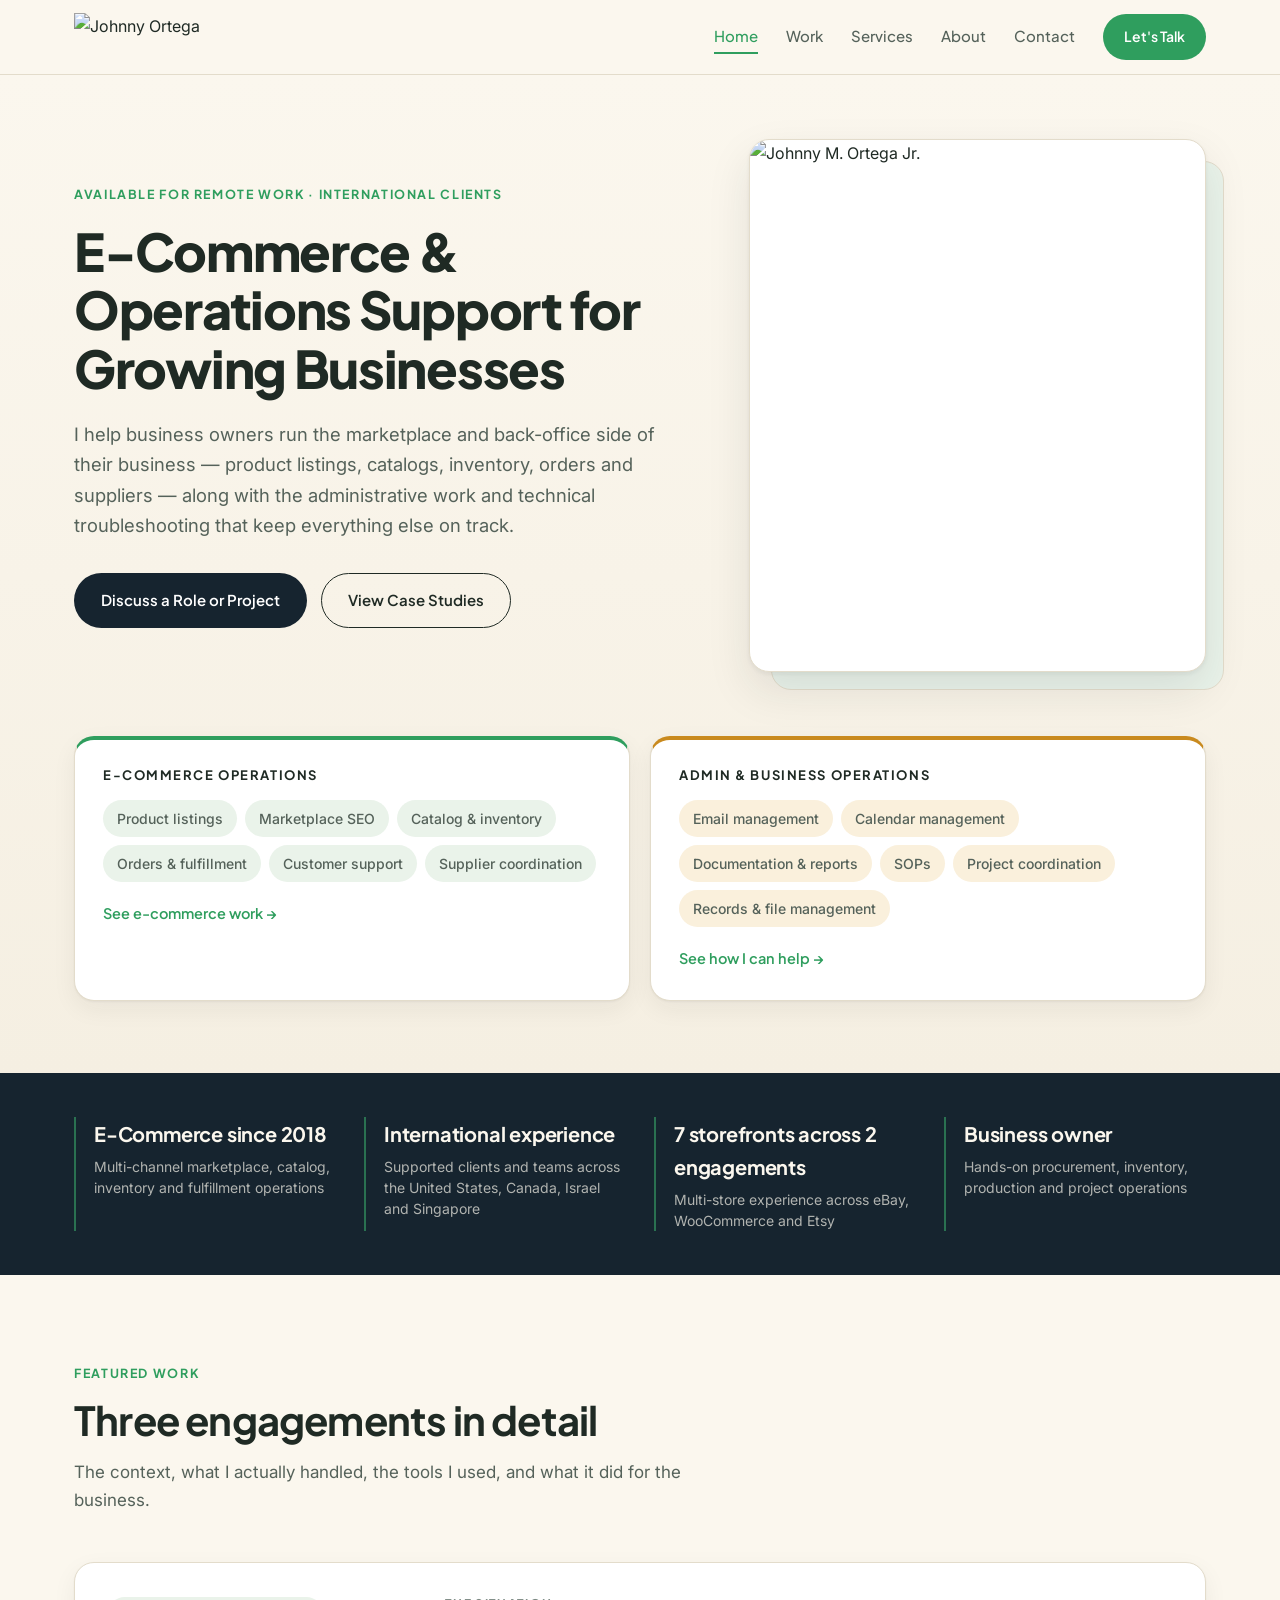
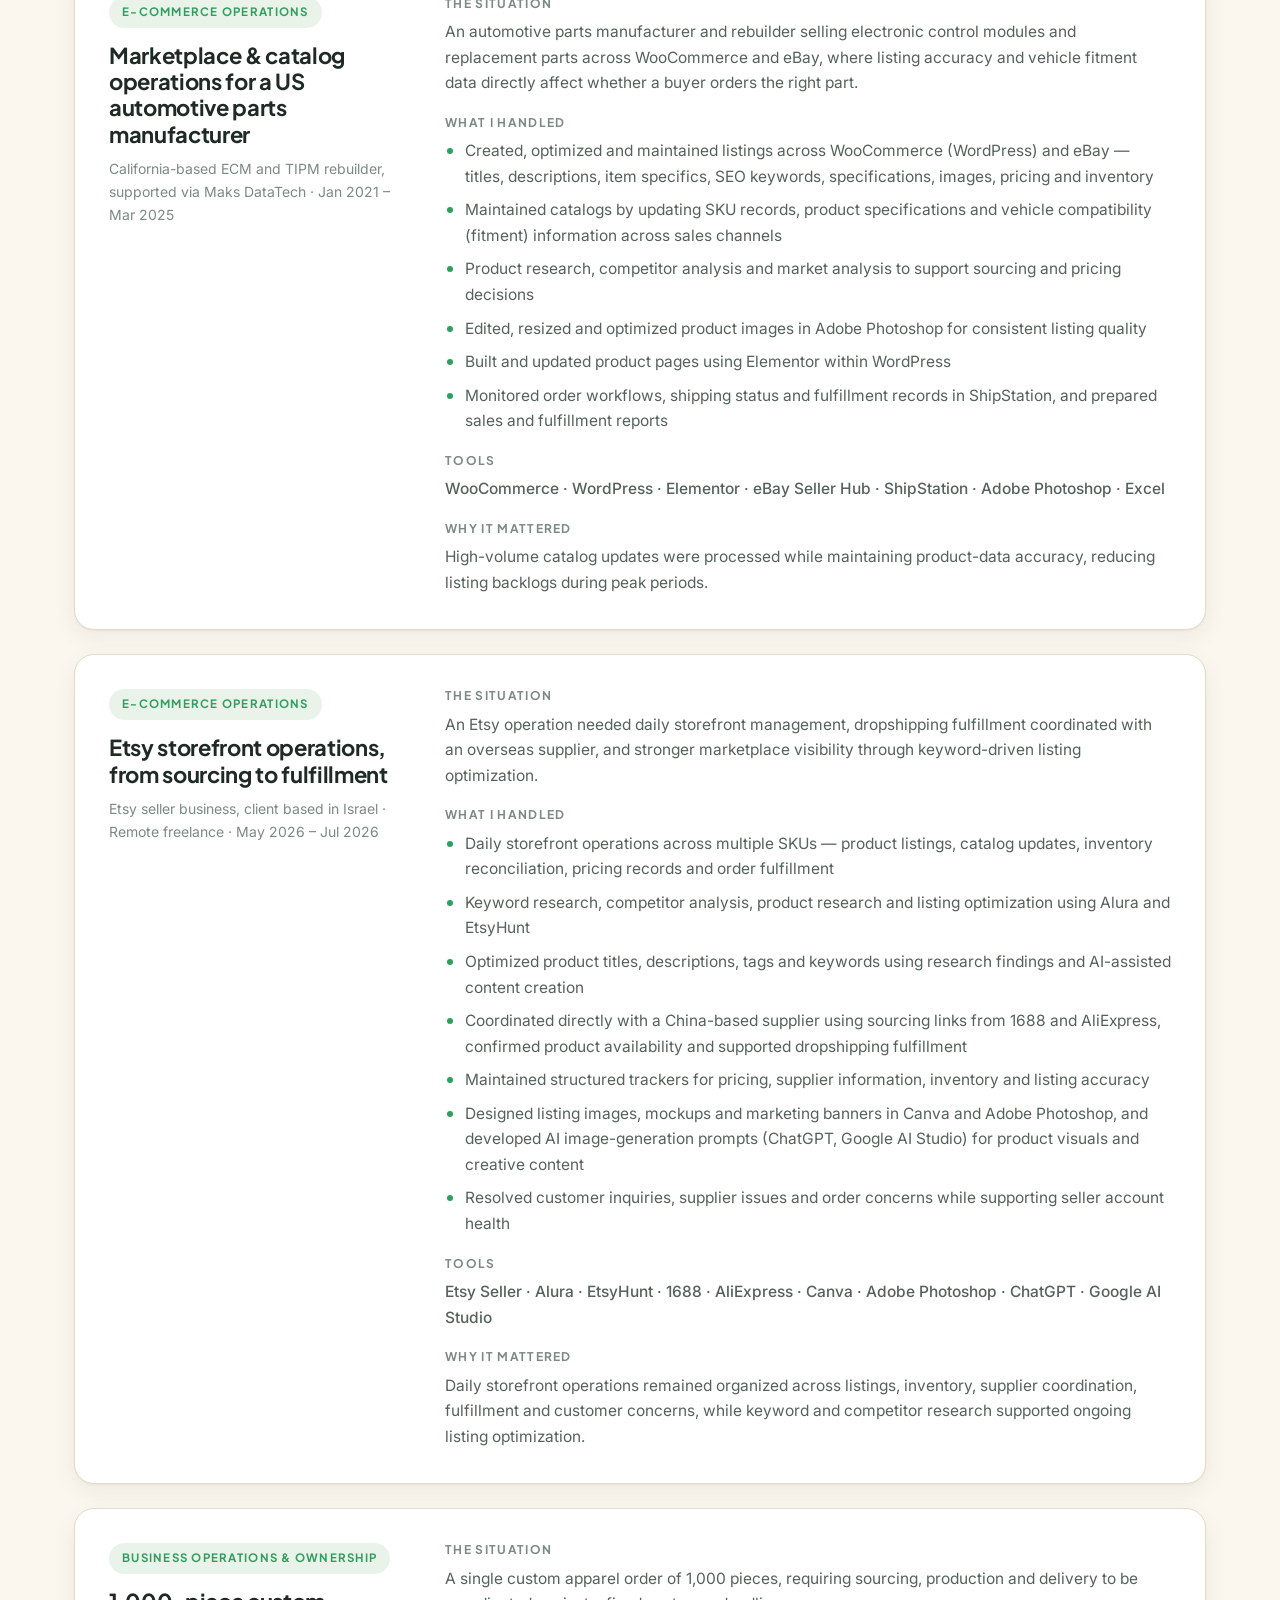
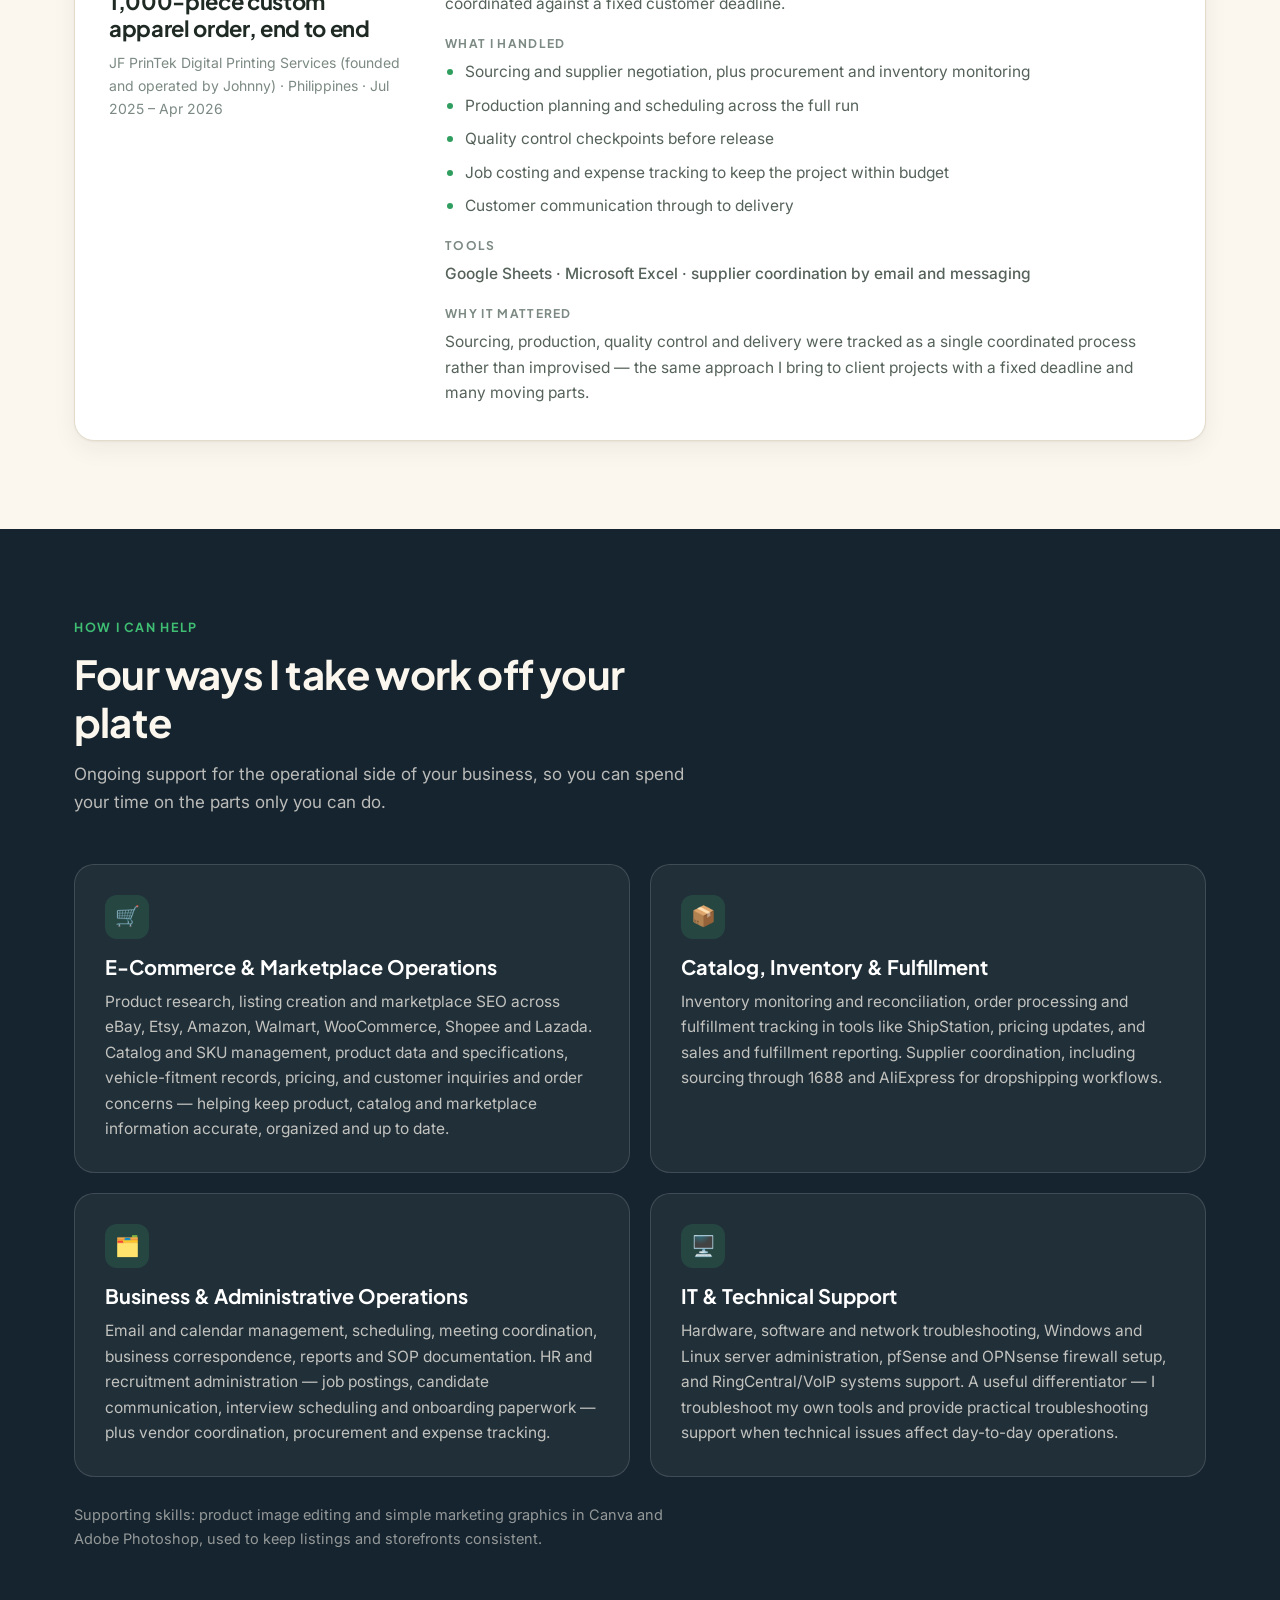
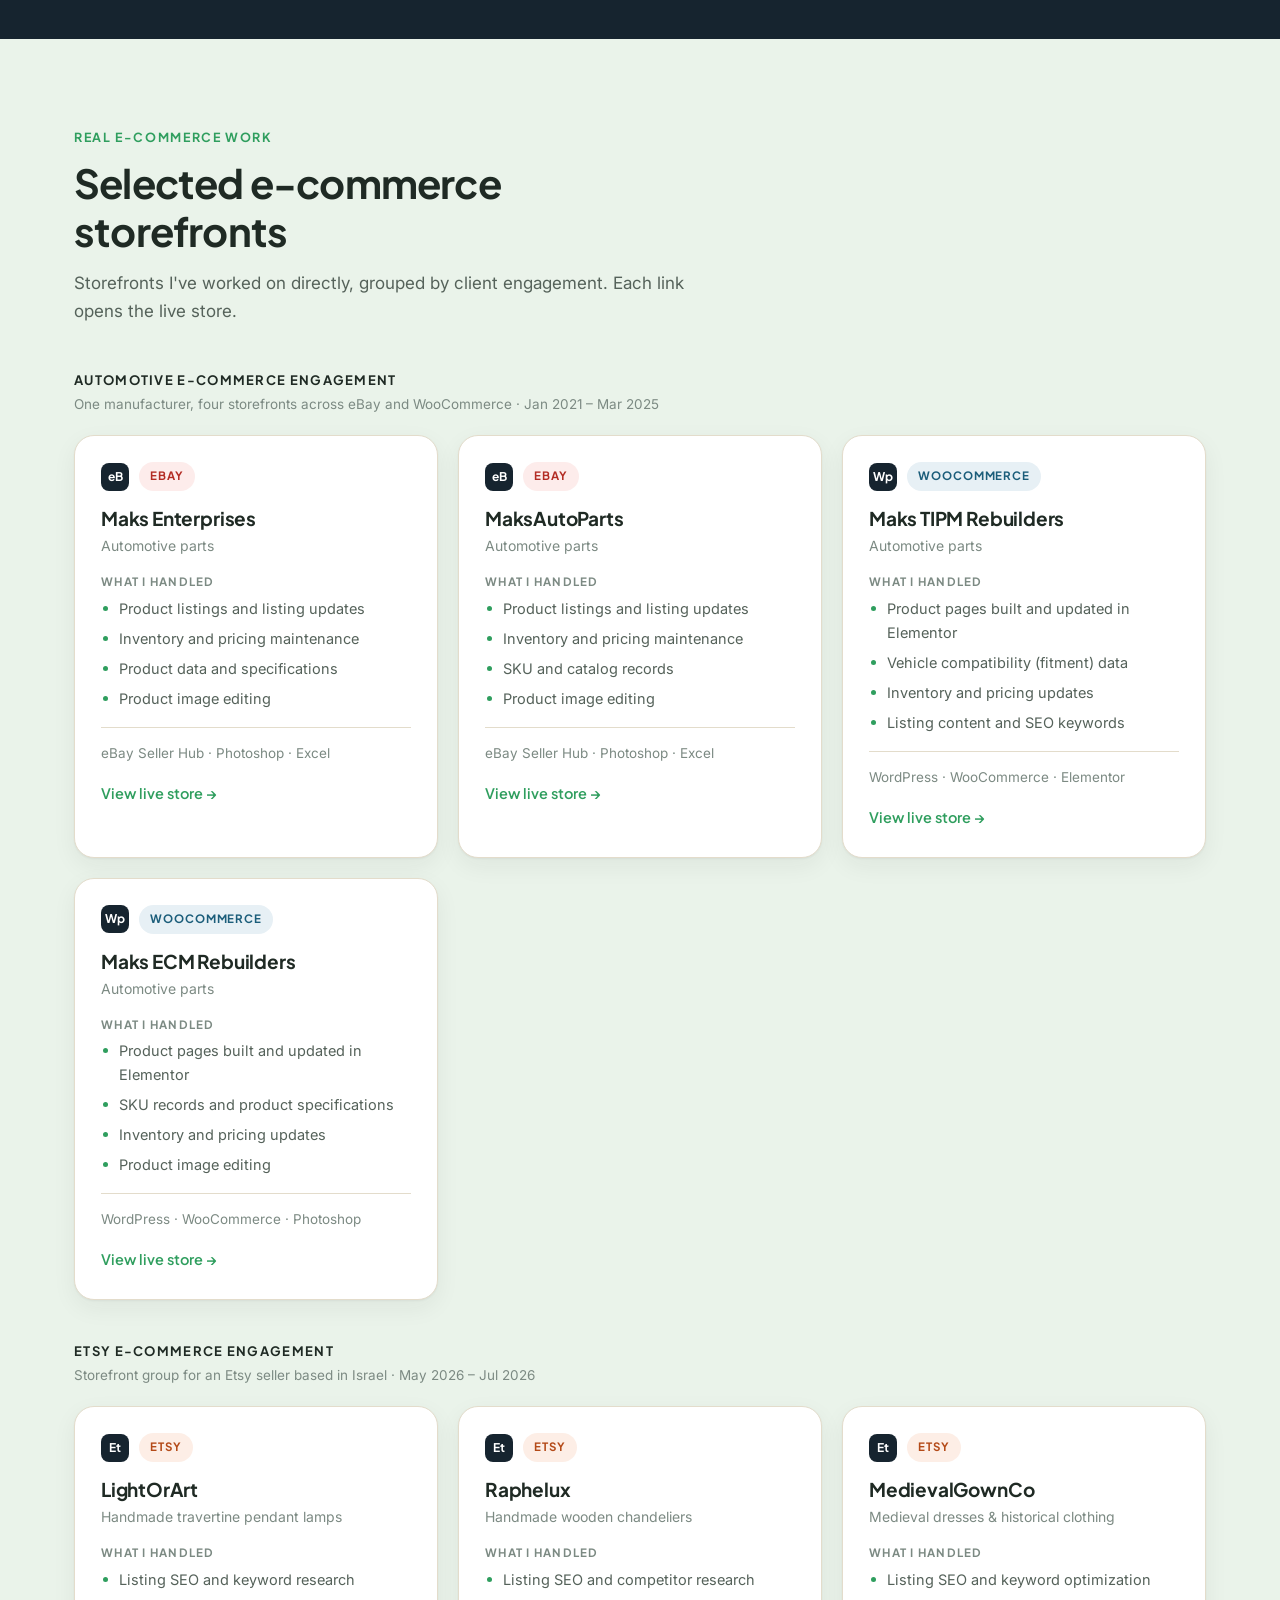
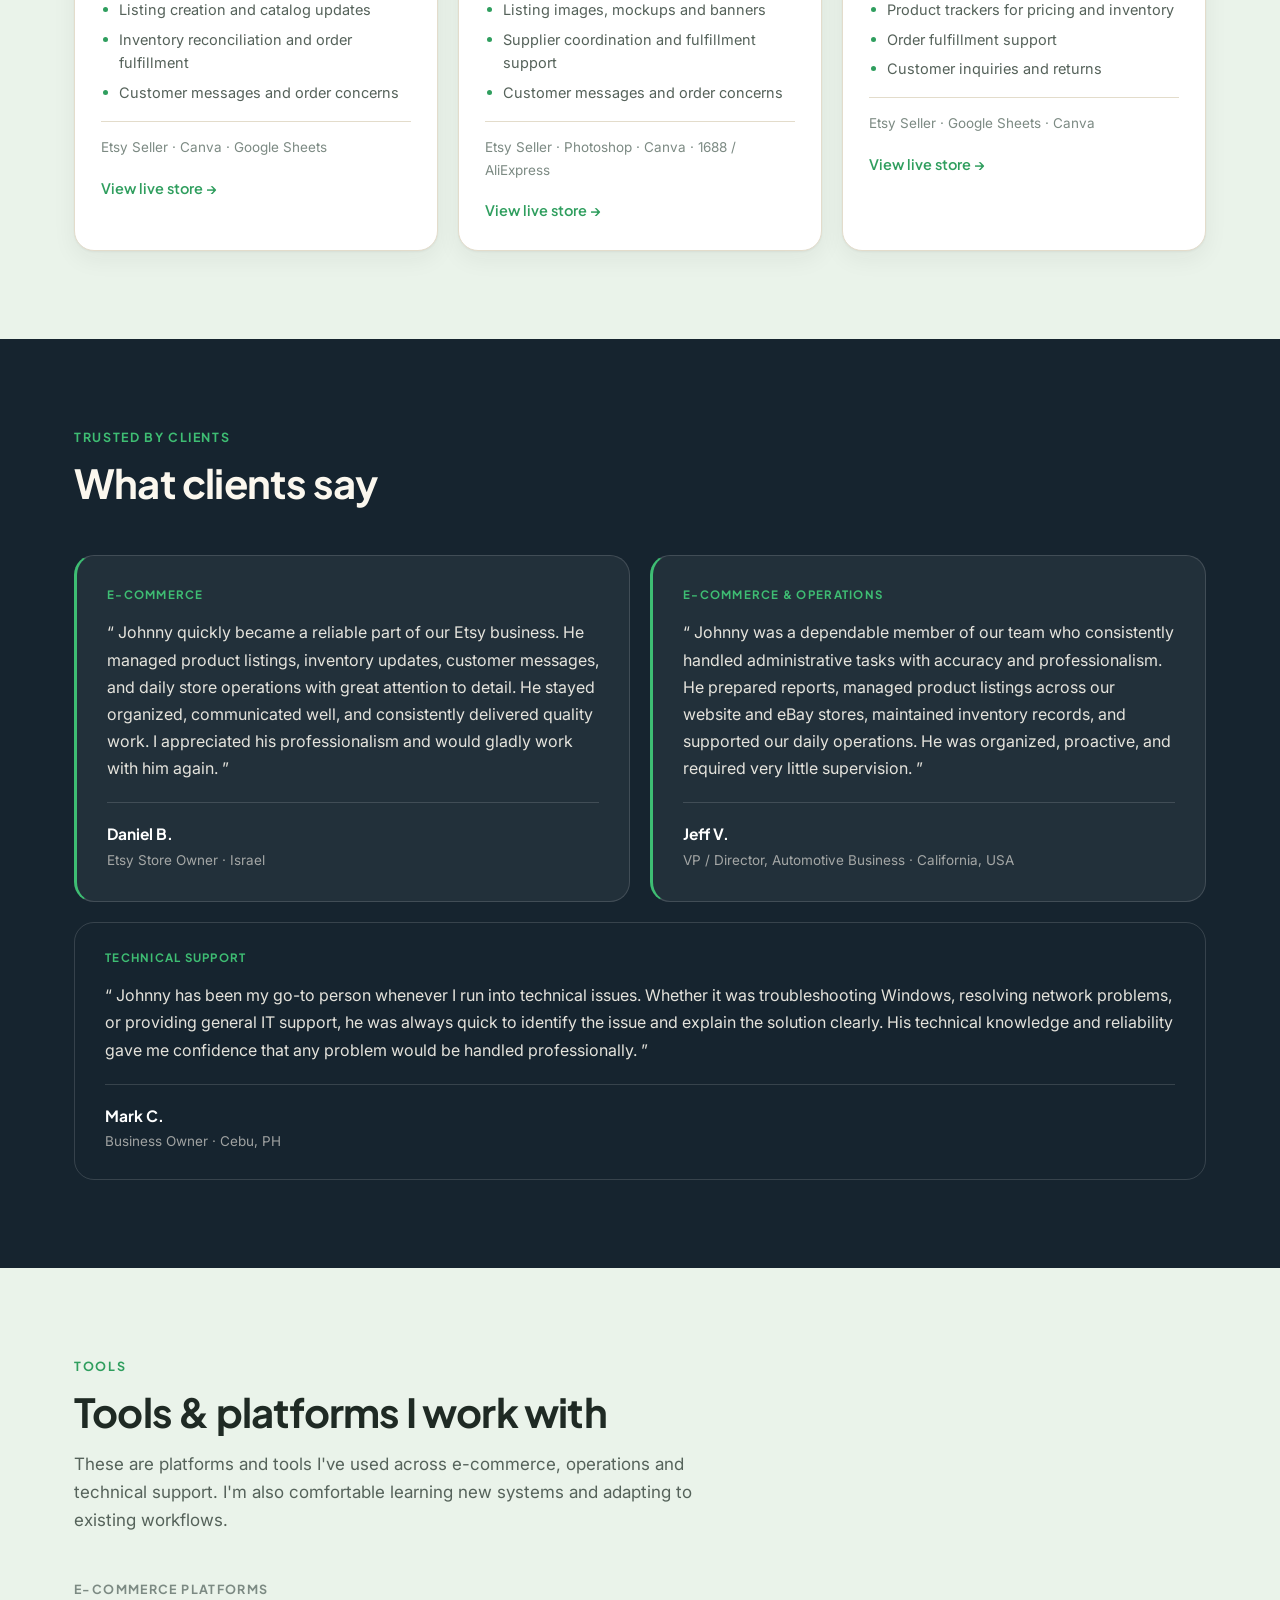
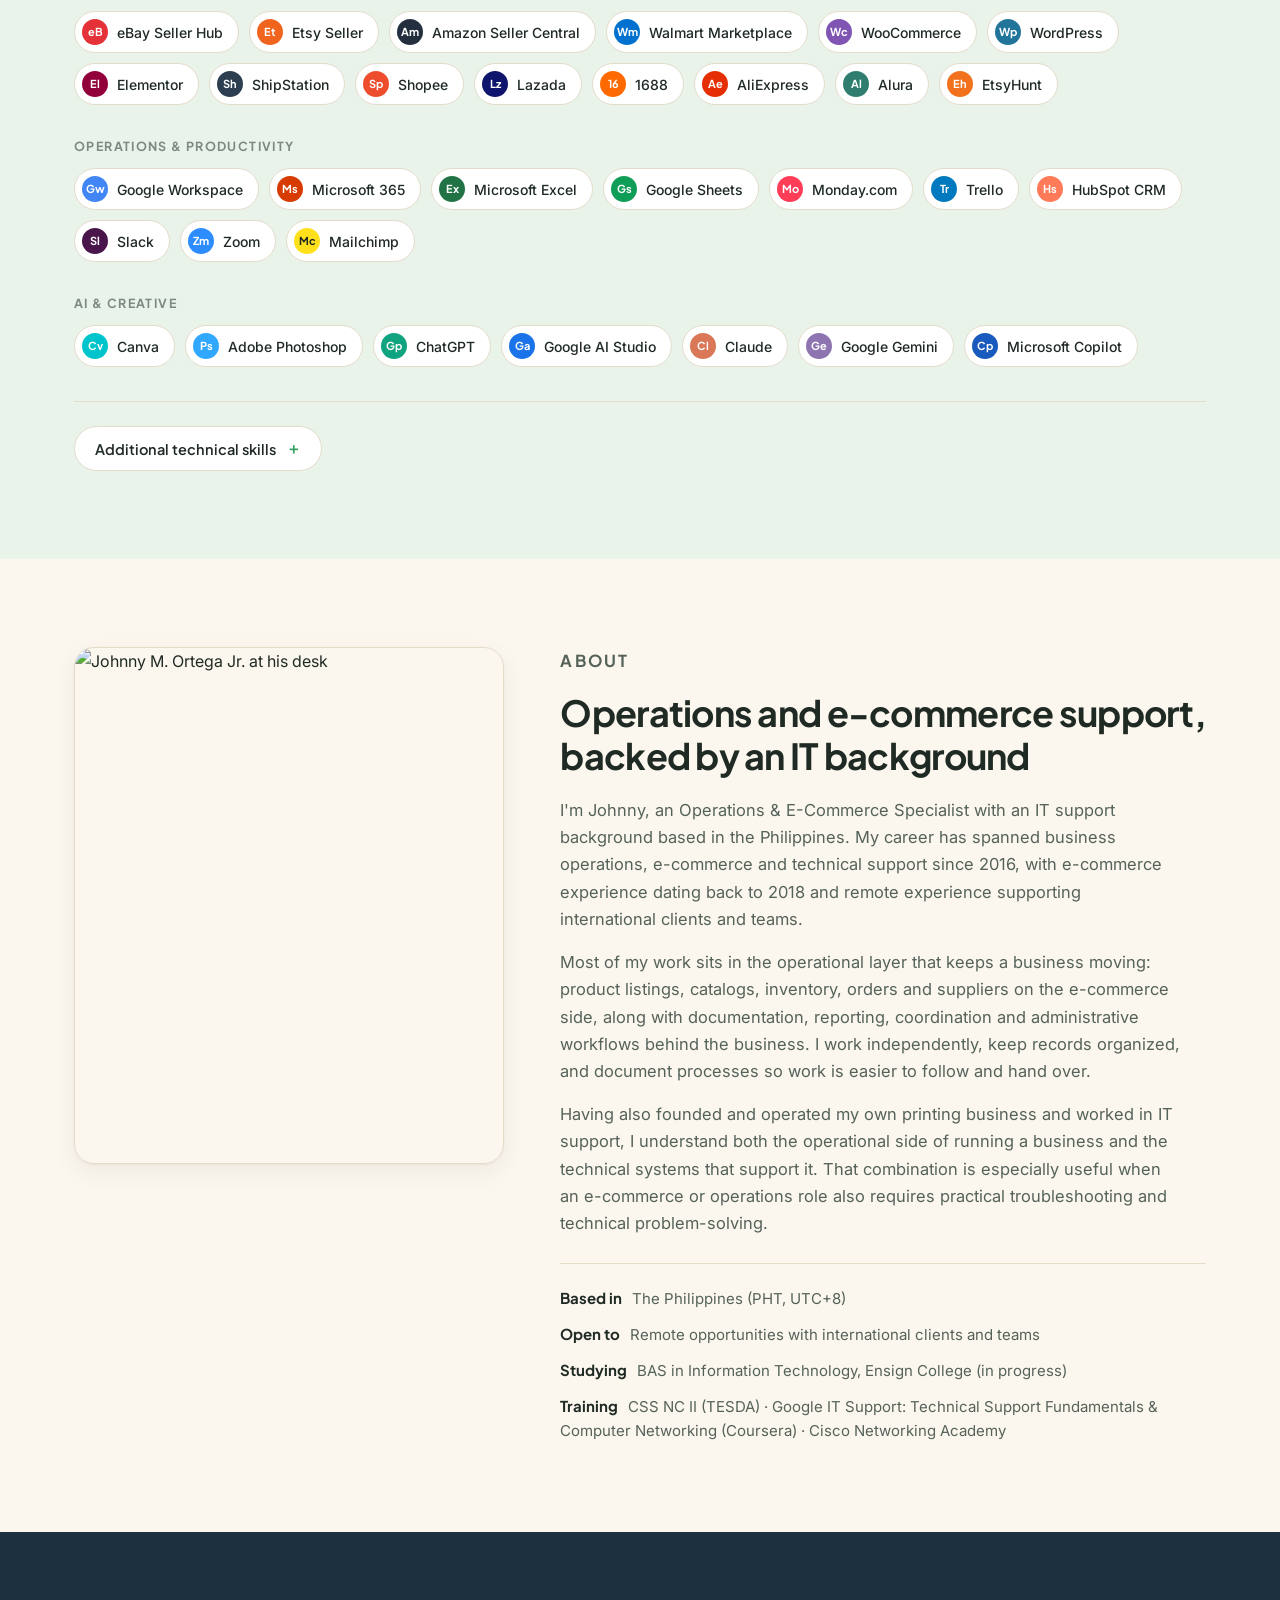
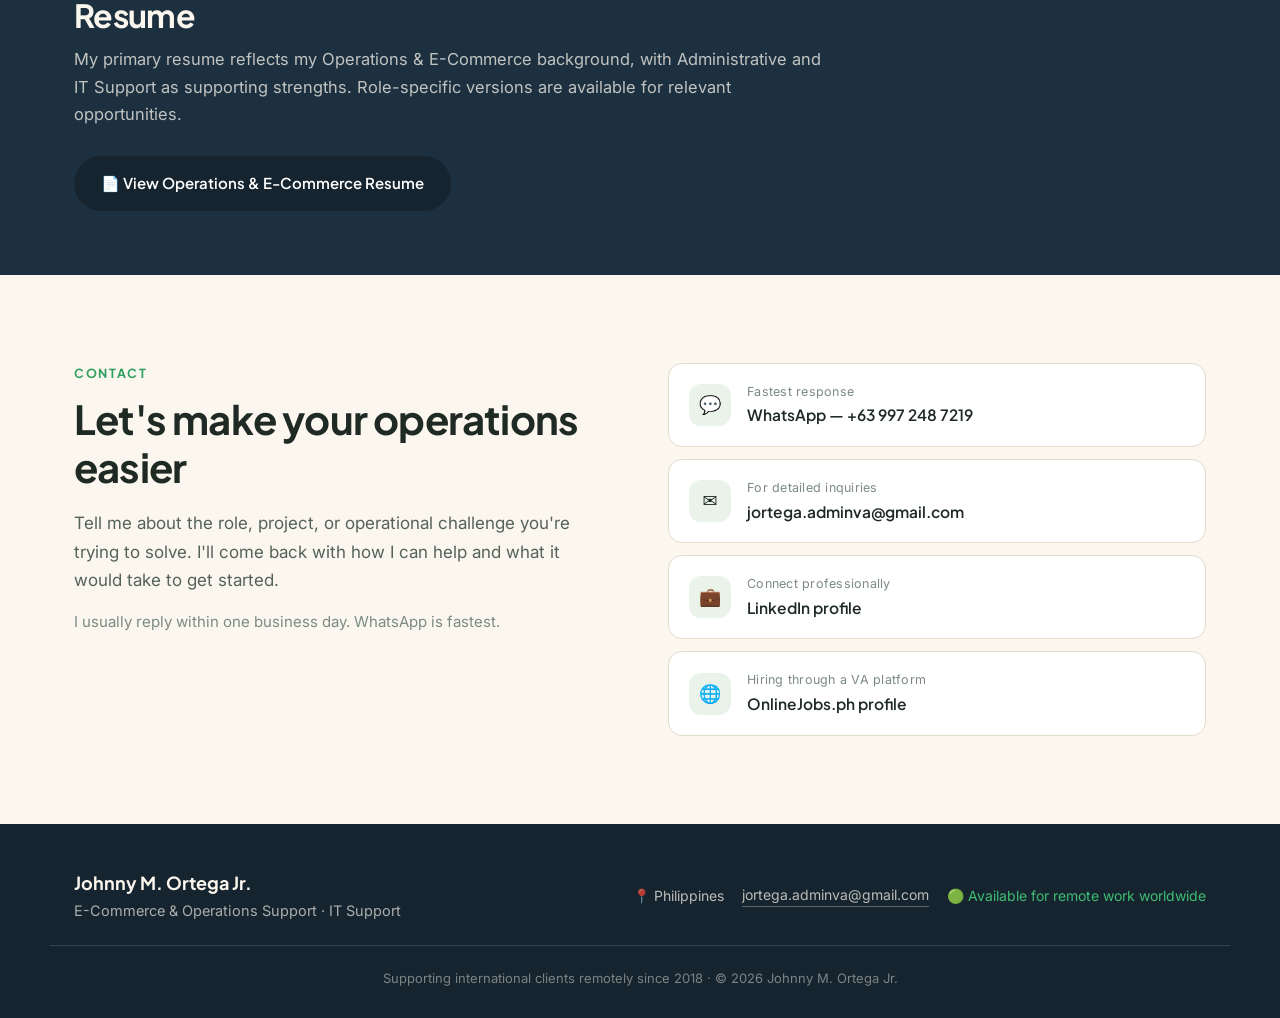
==== commit cb2e58cd: "Updated portfolio 08082026" ====
--- a/index.html
+++ b/index.html
@@ -4,10 +4,10 @@
 <meta charset="UTF-8">
 <meta name="viewport" content="width=device-width, initial-scale=1.0">
 
-<title>Johnny M. Ortega Jr. — Administrative &amp; E-Commerce Operations Support</title>
+<title>Johnny M. Ortega Jr. — E-Commerce &amp; Operations Specialist | IT Support</title>
 
 <meta name="description"
-      content="Administrative Virtual Assistant and E-Commerce Operations Specialist with 7+ years supporting international business owners — email and calendar management, documentation, SOPs, project coordination, product listings, marketplace SEO, inventory, orders and customer support.">
+      content="Operations & E-Commerce Specialist with IT Support experience helping international business owners with marketplace operations, product catalogs, inventory and order fulfillment, supplier coordination, business administration and technical troubleshooting.">
 
 <!-- Canonical -->
 <link rel="canonical" href="https://jortegaadminva.github.io/johnny-portfolio/">
@@ -15,17 +15,17 @@
 <!-- Open Graph -->
 <meta property="og:type" content="website">
 <meta property="og:url" content="https://jortegaadminva.github.io/johnny-portfolio/">
-<meta property="og:title" content="Johnny M. Ortega Jr. — Administrative &amp; E-Commerce Operations Support">
-<meta property="og:description" content="I help business owners stay organized and keep their online operations running smoothly — from inboxes, documentation and project coordination to listings, inventory, orders and suppliers.">
-<!-- Recommended: a 1200x630 image. Replace with your own share image when ready. -->
+<meta property="og:title" content="Johnny M. Ortega Jr. — E-Commerce &amp; Operations Specialist | IT Support">
+<meta property="og:description" content="I help business owners run the marketplace and back-office side of their business — product listings, catalogs, inventory, orders and suppliers — plus the administrative work and technical troubleshooting that keep everything else on track.">
+<!-- TODO: ADD SOCIAL PREVIEW IMAGE — replace with a dedicated 1200x630 assets/social-preview.jpg when ready. Using the existing profile photo in the meantime. -->
 <meta property="og:image" content="https://jortegaadminva.github.io/johnny-portfolio/assets/profile.png">
-<meta property="og:image:alt" content="Johnny M. Ortega Jr., Administrative and E-Commerce Operations Virtual Assistant">
+<meta property="og:image:alt" content="Johnny M. Ortega Jr., Operations & E-Commerce Specialist | IT Support">
 <meta property="og:locale" content="en_US">
 
 <!-- Twitter / X -->
 <meta name="twitter:card" content="summary_large_image">
-<meta name="twitter:title" content="Johnny M. Ortega Jr. — Administrative &amp; E-Commerce Operations Support">
-<meta name="twitter:description" content="7+ years supporting international business owners with administrative, operations and e-commerce marketplace work.">
+<meta name="twitter:title" content="Johnny M. Ortega Jr. — E-Commerce &amp; Operations Specialist | IT Support">
+<meta name="twitter:description" content="Operations & e-commerce specialist with IT support experience — marketplace operations, catalogs, inventory, orders, suppliers, business administration and technical troubleshooting for international business owners.">
 <meta name="twitter:image" content="https://jortegaadminva.github.io/johnny-portfolio/assets/profile.png">
 
 <meta name="theme-color" content="#FBF7EE">
@@ -46,7 +46,7 @@
   "@context": "https://schema.org",
   "@type": "Person",
   "name": "Johnny M. Ortega Jr.",
-  "jobTitle": "Administrative & E-Commerce Operations Virtual Assistant",
+  "jobTitle": "Operations & E-Commerce Specialist | IT Support",
   "email": "mailto:jortega.adminva@gmail.com",
   "telephone": "+63-997-248-7219",
   "url": "https://jortegaadminva.github.io/johnny-portfolio/",
@@ -59,19 +59,20 @@
     "https://www.onlinejobs.ph/jobseekers/info/690178"
   ],
   "knowsAbout": [
-    "Administrative Support",
-    "Executive Support",
-    "Email and Calendar Management",
-    "SOP Documentation",
-    "Project Coordination",
-    "HR and Recruitment Administration",
     "E-Commerce Operations",
+    "Marketplace Operations",
     "Marketplace SEO",
     "Product Listing Optimization",
     "Catalog and SKU Management",
     "Inventory Management",
     "Order Fulfillment",
-    "Supplier Coordination"
+    "Supplier Coordination",
+    "Administrative Support",
+    "SOP Documentation",
+    "Project Coordination",
+    "HR and Recruitment Administration",
+    "IT and Technical Support",
+    "Network Support"
   ]
 }
 </script>
@@ -89,8 +90,8 @@
 
     <nav id="nav" class="nav" aria-label="Main navigation">
       <a href="#home" class="nav-link">Home</a>
+      <a href="#casestudies" class="nav-link">Work</a>
       <a href="#services" class="nav-link">Services</a>
-      <a href="#portfolio" class="nav-link">Portfolio</a>
       <a href="#about" class="nav-link">About</a>
       <a href="#contact" class="nav-link">Contact</a>
       <a href="#contact" class="btn btn-nav-cta">Let's Talk</a>
@@ -112,17 +113,17 @@
         <div class="hero-text">
           <p class="eyebrow">Available for remote work &middot; International clients</p>
 
-          <h1>Administrative &amp; E-Commerce Operations Support for Growing Businesses</h1>
+          <h1>E-Commerce &amp; Operations Support for Growing Businesses</h1>
 
           <p class="hero-lede">
-            I help business owners stay organized and keep their day-to-day operations running
-            smoothly — from inboxes, documentation and project coordination to product listings,
-            inventory, orders, customers and suppliers.
+            I help business owners run the marketplace and back-office side of their business —
+            product listings, catalogs, inventory, orders and suppliers — along with the
+            administrative work and technical troubleshooting that keep everything else on track.
           </p>
 
           <div class="btn-row">
-            <a href="#contact" class="btn btn-primary">Discuss your project</a>
-            <a href="#portfolio" class="btn btn-outline">View my work</a>
+            <a href="#contact" class="btn btn-primary">Discuss a Role or Project</a>
+            <a href="#casestudies" class="btn btn-outline">View Case Studies</a>
           </div>
         </div>
 
@@ -136,19 +137,6 @@
 
       <!-- Two specialization paths -->
       <div class="paths">
-        <article class="path-card">
-          <h2 class="path-title">Admin &amp; Operations</h2>
-          <ul class="path-list">
-            <li>Email management</li>
-            <li>Calendar management</li>
-            <li>Documentation &amp; reports</li>
-            <li>SOPs</li>
-            <li>Project coordination</li>
-            <li>Records &amp; file management</li>
-          </ul>
-          <a href="#services" class="path-link">See how I can help &rarr;</a>
-        </article>
-
         <article class="path-card">
           <h2 class="path-title">E-Commerce Operations</h2>
           <ul class="path-list">
@@ -159,7 +147,20 @@
             <li>Customer support</li>
             <li>Supplier coordination</li>
           </ul>
-          <a href="#portfolio" class="path-link">See the stores I support &rarr;</a>
+          <a href="#portfolio" class="path-link">See e-commerce work &rarr;</a>
+        </article>
+
+        <article class="path-card">
+          <h2 class="path-title">Admin &amp; Business Operations</h2>
+          <ul class="path-list">
+            <li>Email management</li>
+            <li>Calendar management</li>
+            <li>Documentation &amp; reports</li>
+            <li>SOPs</li>
+            <li>Project coordination</li>
+            <li>Records &amp; file management</li>
+          </ul>
+          <a href="#services" class="path-link">See how I can help &rarr;</a>
         </article>
       </div>
     </div>
@@ -170,85 +171,22 @@
     <div class="wrap">
       <ul class="proof-grid">
         <li class="proof-item">
-          <strong>7+ years</strong>
-          <span>Remote administrative, operations and e-commerce support</span>
+          <strong>E-Commerce since 2018</strong>
+          <span>Multi-channel marketplace, catalog, inventory and fulfillment operations</span>
         </li>
         <li class="proof-item">
-          <strong>International clients</strong>
-          <span>United States, Canada, Israel, Singapore and the Philippines</span>
+          <strong>International experience</strong>
+          <span>Supported clients and teams across the United States, Canada, Israel and Singapore</span>
         </li>
         <li class="proof-item">
-          <strong>7 live stores</strong>
-          <span>Supported across eBay, Etsy and WooCommerce / WordPress</span>
+          <strong>7 storefronts across 2 engagements</strong>
+          <span>Multi-store experience across eBay, WooCommerce and Etsy</span>
         </li>
         <li class="proof-item">
-          <strong>Two specialties</strong>
-          <span>Back-office administration plus online store operations</span>
+          <strong>Business owner</strong>
+          <span>Hands-on procurement, inventory, production and project operations</span>
         </li>
       </ul>
-    </div>
-  </section>
-
-  <!-- ==================== SERVICES ==================== -->
-  <section id="services" class="section block-dark">
-    <div class="wrap">
-      <div class="section-head">
-        <p class="section-tag on-dark">How I can help</p>
-        <h2 class="on-dark">Four ways I take work off your plate</h2>
-        <p class="section-sub on-dark">
-          Ongoing support for the operational side of your business, so you can spend your time
-          on the parts only you can do.
-        </p>
-      </div>
-
-      <div class="service-grid">
-        <article class="service-card">
-          <span class="service-icon" aria-hidden="true">🗂️</span>
-          <h3>Administrative &amp; Executive Support</h3>
-          <p>
-            Email and calendar management, scheduling, meeting coordination and minutes, reports,
-            business correspondence, document preparation, file and records management, and data entry.
-            Includes HR and recruitment administration — job postings, applicant communication,
-            interview scheduling, and onboarding paperwork.
-          </p>
-        </article>
-
-        <article class="service-card">
-          <span class="service-icon" aria-hidden="true">🛒</span>
-          <h3>E-Commerce Operations</h3>
-          <p>
-            Product research and listing creation, marketplace SEO and keyword research, catalog and
-            SKU management, product data and specifications, inventory updates, pricing changes,
-            order processing and fulfillment, and supplier coordination across eBay, Etsy, Amazon,
-            Walmart, WooCommerce, Shopee and Lazada.
-          </p>
-        </article>
-
-        <article class="service-card">
-          <span class="service-icon" aria-hidden="true">⚙️</span>
-          <h3>Operations &amp; Project Coordination</h3>
-          <p>
-            SOP writing and process documentation, workflow organization, project and task tracking,
-            deadline follow-up, vendor and supplier coordination, procurement support, expense
-            tracking, and spreadsheet-based business reporting.
-          </p>
-        </article>
-
-        <article class="service-card">
-          <span class="service-icon" aria-hidden="true">💬</span>
-          <h3>Customer &amp; Store Support</h3>
-          <p>
-            Customer inquiries and order concerns, returns and refunds, follow-up messages,
-            supplier communication, and day-to-day store messages handled in a way that protects
-            your account health and your customer relationships.
-          </p>
-        </article>
-      </div>
-
-      <p class="service-footnote">
-        Supporting skills: product image editing and simple marketing graphics in Canva and Adobe
-        Photoshop, used to keep listings and storefronts consistent.
-      </p>
     </div>
   </section>
 
@@ -267,47 +205,8 @@
 
         <article class="case-card">
           <div class="case-meta">
-            <span class="case-kind">Admin &amp; Operations</span>
-            <h3>Office &amp; HR administration for a virtual assistance company</h3>
-            <p class="case-org">Maks DataTech Virtual Assistance Services &middot; Philippines &middot; Jan 2021 – Mar 2025</p>
-          </div>
-          <div class="case-body">
-            <div class="case-block">
-              <h4>The situation</h4>
-              <p>
-                Management needed day-to-day administrative, HR and office operations handled
-                consistently, alongside documentation that internal teams could actually follow.
-              </p>
-            </div>
-            <div class="case-block">
-              <h4>What I handled</h4>
-              <ul>
-                <li>Email and calendar management, meeting coordination, business correspondence, executive reports and presentations</li>
-                <li>Confidential employee records, personnel files, attendance records, and onboarding and offboarding documentation</li>
-                <li>Recruitment coordination — job postings, candidate communication, interview scheduling and applicant tracking</li>
-                <li>Memorandums, company policies, disciplinary notices and standard operating procedures</li>
-                <li>Vendor communication, office procurement, equipment maintenance and expense tracking</li>
-                <li>In-house IT support for office computers, software, network equipment and user accounts</li>
-              </ul>
-            </div>
-            <div class="case-block">
-              <h4>Tools</h4>
-              <p class="case-tools">Google Workspace &middot; Microsoft 365 &middot; Excel &middot; Google Sheets &middot; Slack &middot; Zoom</p>
-            </div>
-            <div class="case-block">
-              <h4>Why it mattered</h4>
-              <p>
-                Records stayed organized and auditable, recruitment moved without gaps, and documented
-                procedures meant routine work no longer depended on one person remembering the steps.
-              </p>
-            </div>
-          </div>
-        </article>
-
-        <article class="case-card">
-          <div class="case-meta">
-            <span class="case-kind">E-Commerce</span>
-            <h3>Marketplace operations for a US automotive parts manufacturer</h3>
+            <span class="case-kind">E-Commerce Operations</span>
+            <h3>Marketplace &amp; catalog operations for a US automotive parts manufacturer</h3>
             <p class="case-org">California-based ECM and TIPM rebuilder, supported via Maks DataTech &middot; Jan 2021 – Mar 2025</p>
           </div>
           <div class="case-body">
@@ -337,8 +236,8 @@
             <div class="case-block">
               <h4>Why it mattered</h4>
               <p>
-                High-volume catalog updates were processed while keeping product data accurate and
-                preventing listing backlogs during peak business periods.
+                High-volume catalog updates were processed while maintaining product-data accuracy,
+                reducing listing backlogs during peak periods.
               </p>
             </div>
           </div>
@@ -346,9 +245,51 @@
 
         <article class="case-card">
           <div class="case-meta">
-            <span class="case-kind">Operations &amp; Project Coordination</span>
+            <span class="case-kind">E-Commerce Operations</span>
+            <h3>Etsy storefront operations, from sourcing to fulfillment</h3>
+            <p class="case-org">Etsy seller business, client based in Israel &middot; Remote freelance &middot; May 2026 – Jul 2026</p>
+          </div>
+          <div class="case-body">
+            <div class="case-block">
+              <h4>The situation</h4>
+              <p>
+                An Etsy operation needed daily storefront management, dropshipping fulfillment
+                coordinated with an overseas supplier, and stronger marketplace visibility through
+                keyword-driven listing optimization.
+              </p>
+            </div>
+            <div class="case-block">
+              <h4>What I handled</h4>
+              <ul>
+                <li>Daily storefront operations across multiple SKUs — product listings, catalog updates, inventory reconciliation, pricing records and order fulfillment</li>
+                <li>Keyword research, competitor analysis, product research and listing optimization using Alura and EtsyHunt</li>
+                <li>Optimized product titles, descriptions, tags and keywords using research findings and AI-assisted content creation</li>
+                <li>Coordinated directly with a China-based supplier using sourcing links from 1688 and AliExpress, confirmed product availability and supported dropshipping fulfillment</li>
+                <li>Maintained structured trackers for pricing, supplier information, inventory and listing accuracy</li>
+                <li>Designed listing images, mockups and marketing banners in Canva and Adobe Photoshop, and developed AI image-generation prompts (ChatGPT, Google AI Studio) for product visuals and creative content</li>
+                <li>Resolved customer inquiries, supplier issues and order concerns while supporting seller account health</li>
+              </ul>
+            </div>
+            <div class="case-block">
+              <h4>Tools</h4>
+              <p class="case-tools">Etsy Seller &middot; Alura &middot; EtsyHunt &middot; 1688 &middot; AliExpress &middot; Canva &middot; Adobe Photoshop &middot; ChatGPT &middot; Google AI Studio</p>
+            </div>
+            <div class="case-block">
+              <h4>Why it mattered</h4>
+              <p>
+                Daily storefront operations remained organized across listings, inventory, supplier
+                coordination, fulfillment and customer concerns, while keyword and competitor
+                research supported ongoing listing optimization.
+              </p>
+            </div>
+          </div>
+        </article>
+
+        <article class="case-card">
+          <div class="case-meta">
+            <span class="case-kind">Business Operations &amp; Ownership</span>
             <h3>1,000-piece custom apparel order, end to end</h3>
-            <p class="case-org">JF PrinTek Digital Printing Services &middot; Philippines &middot; Jul 2025 – Apr 2026</p>
+            <p class="case-org">JF PrinTek Digital Printing Services (founded and operated by Johnny) &middot; Philippines &middot; Jul 2025 – Apr 2026</p>
           </div>
           <div class="case-body">
             <div class="case-block">
@@ -365,7 +306,7 @@
                 <li>Production planning and scheduling across the full run</li>
                 <li>Quality control checkpoints before release</li>
                 <li>Job costing and expense tracking to keep the project within budget</li>
-                <li>Customer communication through to on-time delivery</li>
+                <li>Customer communication through to delivery</li>
               </ul>
             </div>
             <div class="case-block">
@@ -375,14 +316,80 @@
             <div class="case-block">
               <h4>Why it mattered</h4>
               <p>
-                The order was delivered on time with the sourcing, production, QC and delivery stages
-                each tracked rather than improvised — the same coordination approach I bring to client projects.
+                Sourcing, production, quality control and delivery were tracked as a single
+                coordinated process rather than improvised — the same approach I bring to client
+                projects with a fixed deadline and many moving parts.
               </p>
             </div>
           </div>
         </article>
 
       </div>
+    </div>
+  </section>
+
+  <!-- ==================== SERVICES ==================== -->
+  <section id="services" class="section block-dark">
+    <div class="wrap">
+      <div class="section-head">
+        <p class="section-tag on-dark">How I can help</p>
+        <h2 class="on-dark">Four ways I take work off your plate</h2>
+        <p class="section-sub on-dark">
+          Ongoing support for the operational side of your business, so you can spend your time
+          on the parts only you can do.
+        </p>
+      </div>
+
+      <div class="service-grid">
+        <article class="service-card">
+          <span class="service-icon" aria-hidden="true">🛒</span>
+          <h3>E-Commerce &amp; Marketplace Operations</h3>
+          <p>
+            Product research, listing creation and marketplace SEO across eBay, Etsy, Amazon,
+            Walmart, WooCommerce, Shopee and Lazada. Catalog and SKU management, product data and
+            specifications, vehicle-fitment records, pricing, and customer inquiries and order
+            concerns — helping keep product, catalog and marketplace information accurate,
+            organized and up to date.
+          </p>
+        </article>
+
+        <article class="service-card">
+          <span class="service-icon" aria-hidden="true">📦</span>
+          <h3>Catalog, Inventory &amp; Fulfillment</h3>
+          <p>
+            Inventory monitoring and reconciliation, order processing and fulfillment tracking in
+            tools like ShipStation, pricing updates, and sales and fulfillment reporting. Supplier
+            coordination, including sourcing through 1688 and AliExpress for dropshipping workflows.
+          </p>
+        </article>
+
+        <article class="service-card">
+          <span class="service-icon" aria-hidden="true">🗂️</span>
+          <h3>Business &amp; Administrative Operations</h3>
+          <p>
+            Email and calendar management, scheduling, meeting coordination, business correspondence,
+            reports and SOP documentation. HR and recruitment administration — job postings, candidate
+            communication, interview scheduling and onboarding paperwork — plus vendor coordination,
+            procurement and expense tracking.
+          </p>
+        </article>
+
+        <article class="service-card">
+          <span class="service-icon" aria-hidden="true">🖥️</span>
+          <h3>IT &amp; Technical Support</h3>
+          <p>
+            Hardware, software and network troubleshooting, Windows and Linux server administration,
+            pfSense and OPNsense firewall setup, and RingCentral/VoIP systems support. A useful
+            differentiator — I troubleshoot my own tools and provide practical troubleshooting
+            support when technical issues affect day-to-day operations.
+          </p>
+        </article>
+      </div>
+
+      <p class="service-footnote">
+        Supporting skills: product image editing and simple marketing graphics in Canva and Adobe
+        Photoshop, used to keep listings and storefronts consistent.
+      </p>
     </div>
   </section>
 
@@ -390,13 +397,18 @@
   <section id="portfolio" class="section block-tint">
     <div class="wrap">
       <div class="section-head">
-        <p class="section-tag">Real client projects</p>
-        <h2>Live stores I support</h2>
+        <p class="section-tag">Real e-commerce work</p>
+        <h2>Selected e-commerce storefronts</h2>
         <p class="section-sub">
-          Storefronts I have worked on directly. Each link opens the live store.
+          Storefronts I've worked on directly, grouped by client engagement. Each link opens the live store.
         </p>
       </div>
 
+      <div class="store-group">
+        <div class="store-group-head">
+          <h3>Automotive e-commerce engagement</h3>
+          <p>One manufacturer, four storefronts across eBay and WooCommerce &middot; Jan 2021 – Mar 2025</p>
+        </div>
       <div class="store-grid">
 
         <article class="store-card">
@@ -483,6 +495,16 @@
           </a>
         </article>
 
+      </div>
+      </div>
+
+      <div class="store-group">
+        <div class="store-group-head">
+          <h3>Etsy e-commerce engagement</h3>
+          <p>Storefront group for an Etsy seller based in Israel &middot; May 2026 – Jul 2026</p>
+        </div>
+      <div class="store-grid">
+
         <article class="store-card">
           <header class="store-top">
             <img class="store-logo" src="https://cdn.simpleicons.org/etsy/F1641E" alt=""
@@ -547,10 +569,16 @@
         </article>
 
       </div>
-    </div>
-  </section>
-
-  <!-- ==================== WORK SAMPLES ==================== -->
+      </div>
+    </div>
+  </section>
+
+  <!-- ==================== WORK SAMPLES ====================
+       Hidden per audit: every sample below is a placeholder ("Sample preview
+       coming soon") with no real deliverable attached yet. Showing an entire
+       unfinished section undermines trust, so it's commented out rather than
+       deleted. Restore this block once at least 3–4 real (or clearly labeled
+       "Portfolio Demonstration") samples are ready to link.
   <section id="samples" class="section block-light">
     <div class="wrap">
       <div class="section-head">
@@ -563,16 +591,12 @@
 
       <div class="sample-grid">
 
-        <!-- To publish a sample: upload the file, then replace the <span class="sample-pending">
-             line with:  <a href="YOUR_URL" target="_blank" rel="noopener" class="sample-link">View sample &rarr;</a> -->
-
         <article class="sample-card">
           <span class="sample-icon" aria-hidden="true">📄</span>
           <h3>Fulfillment SOP</h3>
           <p class="sample-problem"><em>Problem:</em> A 1,000-piece apparel order with no repeatable process.</p>
           <p class="sample-did"><em>What I made:</em> A documented source → produce → QC → deliver workflow with a flowchart, so the job could run with minimal supervision.</p>
           <p class="sample-tools">Google Docs &middot; Google Sheets</p>
-          <!-- ADD REAL WORK SAMPLE URL HERE -->
           <span class="sample-pending">Sample preview coming soon</span>
         </article>
 
@@ -582,7 +606,6 @@
           <p class="sample-problem"><em>Problem:</em> No clear view of margin on custom print jobs.</p>
           <p class="sample-did"><em>What I made:</em> A costing sheet with supplier pricing, per-item cost and live formulas, used to check profitability before quoting.</p>
           <p class="sample-tools">Microsoft Excel &middot; Google Sheets</p>
-          <!-- ADD REAL WORK SAMPLE URL HERE -->
           <span class="sample-pending">Sample preview coming soon</span>
         </article>
 
@@ -592,7 +615,6 @@
           <p class="sample-problem"><em>Problem:</em> A large order with many moving parts and deadlines.</p>
           <p class="sample-did"><em>What I made:</em> A board tracking every stage from sourcing to delivery, keeping owners, tasks and due dates visible in one place.</p>
           <p class="sample-tools">Trello &middot; Monday.com</p>
-          <!-- ADD REAL WORK SAMPLE URL HERE -->
           <span class="sample-pending">Sample preview coming soon</span>
         </article>
 
@@ -602,7 +624,6 @@
           <p class="sample-problem"><em>Problem:</em> A product listing with weak keyword coverage.</p>
           <p class="sample-did"><em>What I made:</em> A reworked title, tags and description based on keyword and competitor research, improving keyword coverage, relevance and marketplace search visibility.</p>
           <p class="sample-tools">Etsy Seller &middot; keyword research tools</p>
-          <!-- ADD REAL WORK SAMPLE URL HERE -->
           <span class="sample-pending">Sample preview coming soon</span>
         </article>
 
@@ -612,7 +633,6 @@
           <p class="sample-problem"><em>Problem:</em> Meetings ending without clear next steps.</p>
           <p class="sample-did"><em>What I made:</em> A reusable agenda and minutes format that captures decisions, owners and due dates for every action item.</p>
           <p class="sample-tools">Google Docs &middot; Microsoft Word</p>
-          <!-- ADD REAL WORK SAMPLE URL HERE -->
           <span class="sample-pending">Sample preview coming soon</span>
         </article>
 
@@ -622,7 +642,6 @@
           <p class="sample-problem"><em>Problem:</em> No simple weekly pulse on the business.</p>
           <p class="sample-did"><em>What I made:</em> A one-page summary of key numbers and priorities, so the owner could review the week at a glance.</p>
           <p class="sample-tools">Google Sheets &middot; Microsoft Excel</p>
-          <!-- ADD REAL WORK SAMPLE URL HERE -->
           <span class="sample-pending">Sample preview coming soon</span>
         </article>
 
@@ -634,6 +653,7 @@
       </p>
     </div>
   </section>
+  -->
 
   <!-- ==================== TESTIMONIALS ==================== -->
   <section id="testimonials" class="section block-dark">
@@ -660,7 +680,7 @@
         </figure>
 
         <figure class="testimonial-card featured">
-          <p class="testimonial-kind">Admin &amp; Operations</p>
+          <p class="testimonial-kind">E-Commerce &amp; Operations</p>
           <blockquote>
             Johnny was a dependable member of our team who consistently handled administrative tasks
             with accuracy and professionalism. He prepared reports, managed product listings across our
@@ -696,10 +716,10 @@
     <div class="wrap">
       <div class="section-head">
         <p class="section-tag">Tools</p>
-        <h2>Platforms I work in daily</h2>
+        <h2>Tools &amp; platforms I work with</h2>
         <p class="section-sub">
-          If you already use these, there's no ramp-up. If you use something else, I pick up new
-          systems quickly.
+          These are platforms and tools I've used across e-commerce, operations and technical
+          support. I'm also comfortable learning new systems and adapting to existing workflows.
         </p>
       </div>
 
@@ -733,30 +753,33 @@
 
         <div class="about-text">
           <p class="section-tag">About</p>
-          <h2>Organized support for busy business owners</h2>
+          <h2>Operations and e-commerce support, backed by an IT background</h2>
 
           <p>
-            I'm Johnny, an administrative and e-commerce operations assistant based in
-            Philippines. For more than seven years I've supported business owners, managers and
-            remote teams across the United States, Canada, Israel, Singapore and the Philippines.
+            I'm Johnny, an Operations &amp; E-Commerce Specialist with an IT support background
+            based in the Philippines. My career has spanned business operations, e-commerce and
+            technical support since 2016, with e-commerce experience dating back to 2018 and remote
+            experience supporting international clients and teams.
           </p>
           <p>
-            Most of my work sits in the same place: the day-to-day operations that keep a business
-            moving but rarely make it onto the owner's calendar. Inboxes and schedules, documentation
-            and reports, supplier follow-ups, product listings, inventory, orders and customer
-            messages. I work independently with minimal supervision, keep records accurate, and
-            document what I do so the process survives after me.
+            Most of my work sits in the operational layer that keeps a business moving: product
+            listings, catalogs, inventory, orders and suppliers on the e-commerce side, along with
+            documentation, reporting, coordination and administrative workflows behind the business.
+            I work independently, keep records organized, and document processes so work is easier
+            to follow and hand over.
           </p>
           <p>
-            Having run my own printing business and worked in IT support, I'm comfortable with both
-            the commercial side of a decision and the technical side of a system.
+            Having also founded and operated my own printing business and worked in IT support, I
+            understand both the operational side of running a business and the technical systems
+            that support it. That combination is especially useful when an e-commerce or operations
+            role also requires practical troubleshooting and technical problem-solving.
           </p>
 
           <ul class="about-facts">
-            <li><strong>Based in</strong> Philippines (PHT, UTC+8)</li>
-            <li><strong>Working with</strong> international clients, fully remote</li>
-            <li><strong>Studying</strong> BAS in Information Technology, Ensign College</li>
-            <li><strong>Certified</strong> Google IT Support (Coursera) &middot; Cisco Networking Academy &middot; CSS NC II (TESDA)</li>
+            <li><strong>Based in</strong> The Philippines (PHT, UTC+8)</li>
+            <li><strong>Open to</strong> Remote opportunities with international clients and teams</li>
+            <li><strong>Studying</strong> BAS in Information Technology, Ensign College (in progress)</li>
+            <li><strong>Training</strong> CSS NC II (TESDA) &middot; Google IT Support: Technical Support Fundamentals &amp; Computer Networking (Coursera) &middot; Cisco Networking Academy</li>
           </ul>
         </div>
       </div>
@@ -767,23 +790,17 @@
   <section id="resume" class="section resume-band">
     <div class="wrap">
       <div class="resume-inner">
-        <h2>Two roles, two resumes</h2>
+        <h2>Resume</h2>
         <p>
-          I keep a separate resume for each specialty so you're reading the one that matches your
-          role. Both are ATS-friendly.
+          My primary resume reflects my Operations &amp; E-Commerce background, with Administrative
+          and IT Support as supporting strengths. Role-specific versions are available for relevant
+          opportunities.
         </p>
         <div class="resume-buttons">
-          <!-- VERIFY: this URL was already on your site. Confirm it points to the Admin & Operations resume. -->
+          <!-- TODO: USER VERIFY — Confirm this URL points to the current Operations & E-Commerce resume before publishing. -->
           <a href="https://drive.google.com/file/d/1VgD0Ei7Sf_YQ7BTT7pLVlC-XbH2ZCtro/view?usp=drive_link"
              class="btn btn-primary" target="_blank" rel="noopener">
-            📄 Admin &amp; Operations resume
-          </a>
-
-          <!-- ADD ECOMMERCE RESUME URL: replace the span below with
-               <a href="YOUR_URL" class="btn btn-outline-light" target="_blank" rel="noopener">🛒 E-Commerce resume</a> -->
-          <a href="mailto:jortega.adminva@gmail.com?subject=E-Commerce%20resume%20request"
-             class="btn btn-outline-light">
-            🛒 E-Commerce resume — request by email
+            📄 View Operations &amp; E-Commerce Resume
           </a>
         </div>
       </div>
@@ -798,8 +815,8 @@
           <p class="section-tag">Contact</p>
           <h2>Let's make your operations easier</h2>
           <p class="contact-intro">
-            Tell me what you're currently handling, where you're getting stuck, and what you'd like
-            to delegate. I'll come back with how I can help and what it would take to get started.
+            Tell me about the role, project, or operational challenge you're trying to solve.
+            I'll come back with how I can help and what it would take to get started.
           </p>
           <p class="contact-note">
             I usually reply within one business day. WhatsApp is fastest.
@@ -864,7 +881,7 @@
   <div class="wrap footer-inner">
     <div>
       <p class="footer-name">Johnny M. Ortega Jr.</p>
-      <p class="footer-role">Administrative &amp; E-Commerce Operations Support</p>
+      <p class="footer-role">E-Commerce &amp; Operations Support &middot; IT Support</p>
     </div>
     <div class="footer-meta">
       <span>📍 Philippines</span>
--- a/styles.css
+++ b/styles.css
@@ -569,6 +569,26 @@
    STORE CARDS
    ========================================================= */
 
+.store-group{ margin-bottom:44px; }
+.store-group:last-child{ margin-bottom:0; }
+
+.store-group-head{ margin-bottom:20px; }
+
+.store-group-head h3{
+  font-family:var(--display);
+  font-size:13px;
+  font-weight:700;
+  letter-spacing:.1em;
+  text-transform:uppercase;
+  color:var(--ink);
+}
+
+.store-group-head p{
+  margin-top:4px;
+  font-size:13.5px;
+  color:var(--ink-faint);
+}
+
 .store-grid{
   display:grid;
   grid-template-columns:repeat(3, 1fr);
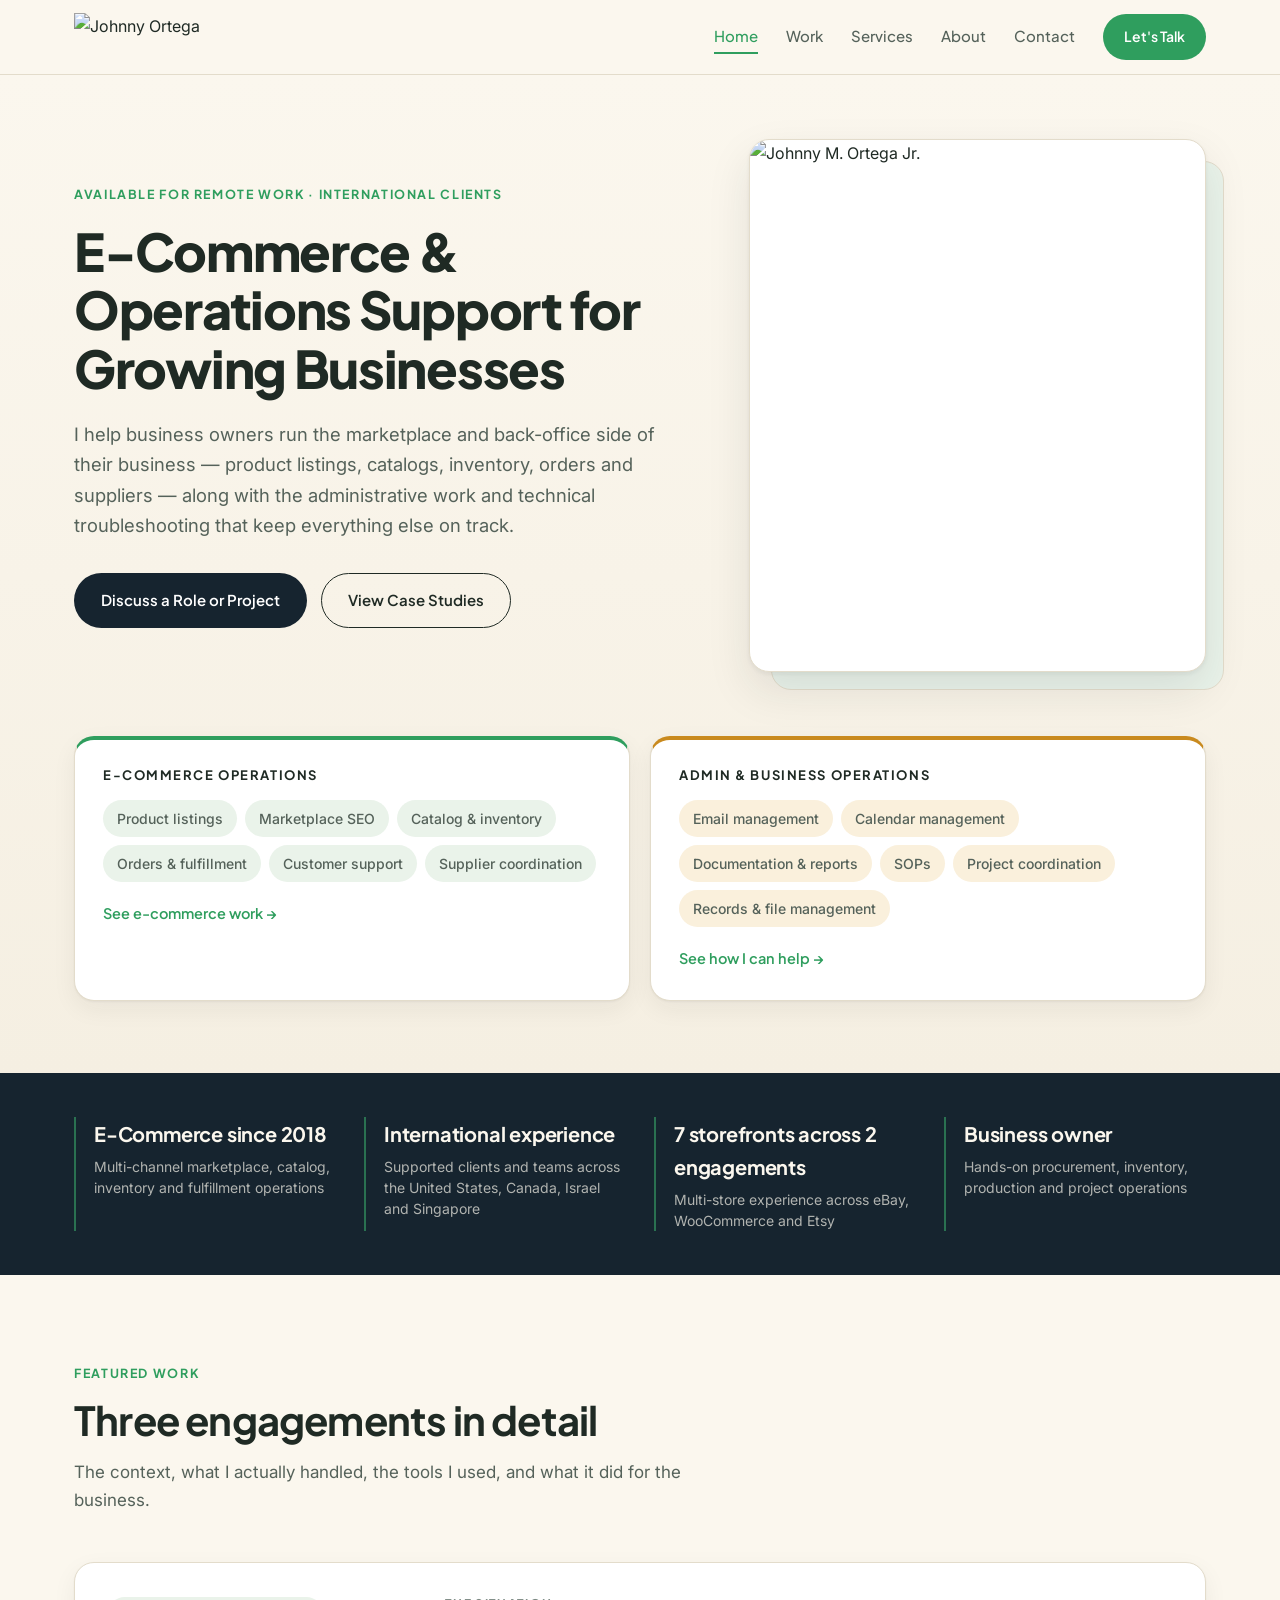
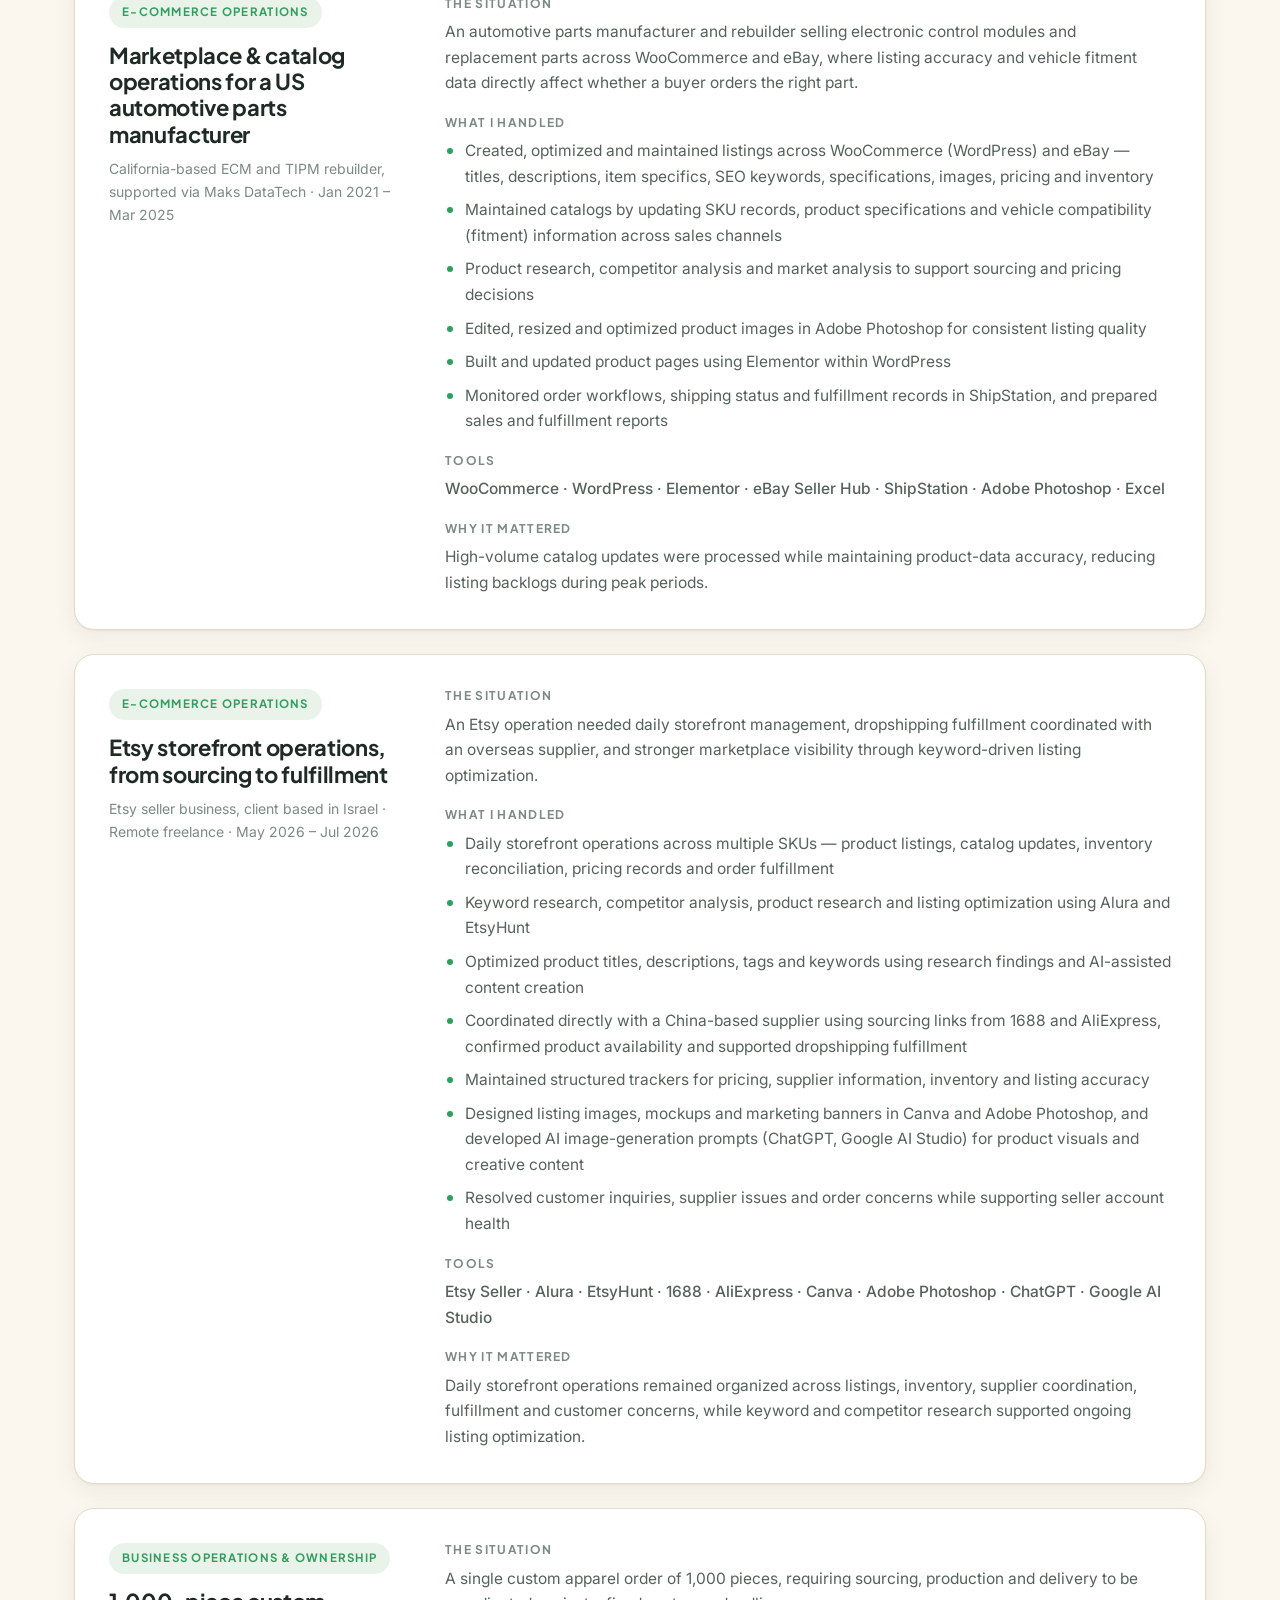
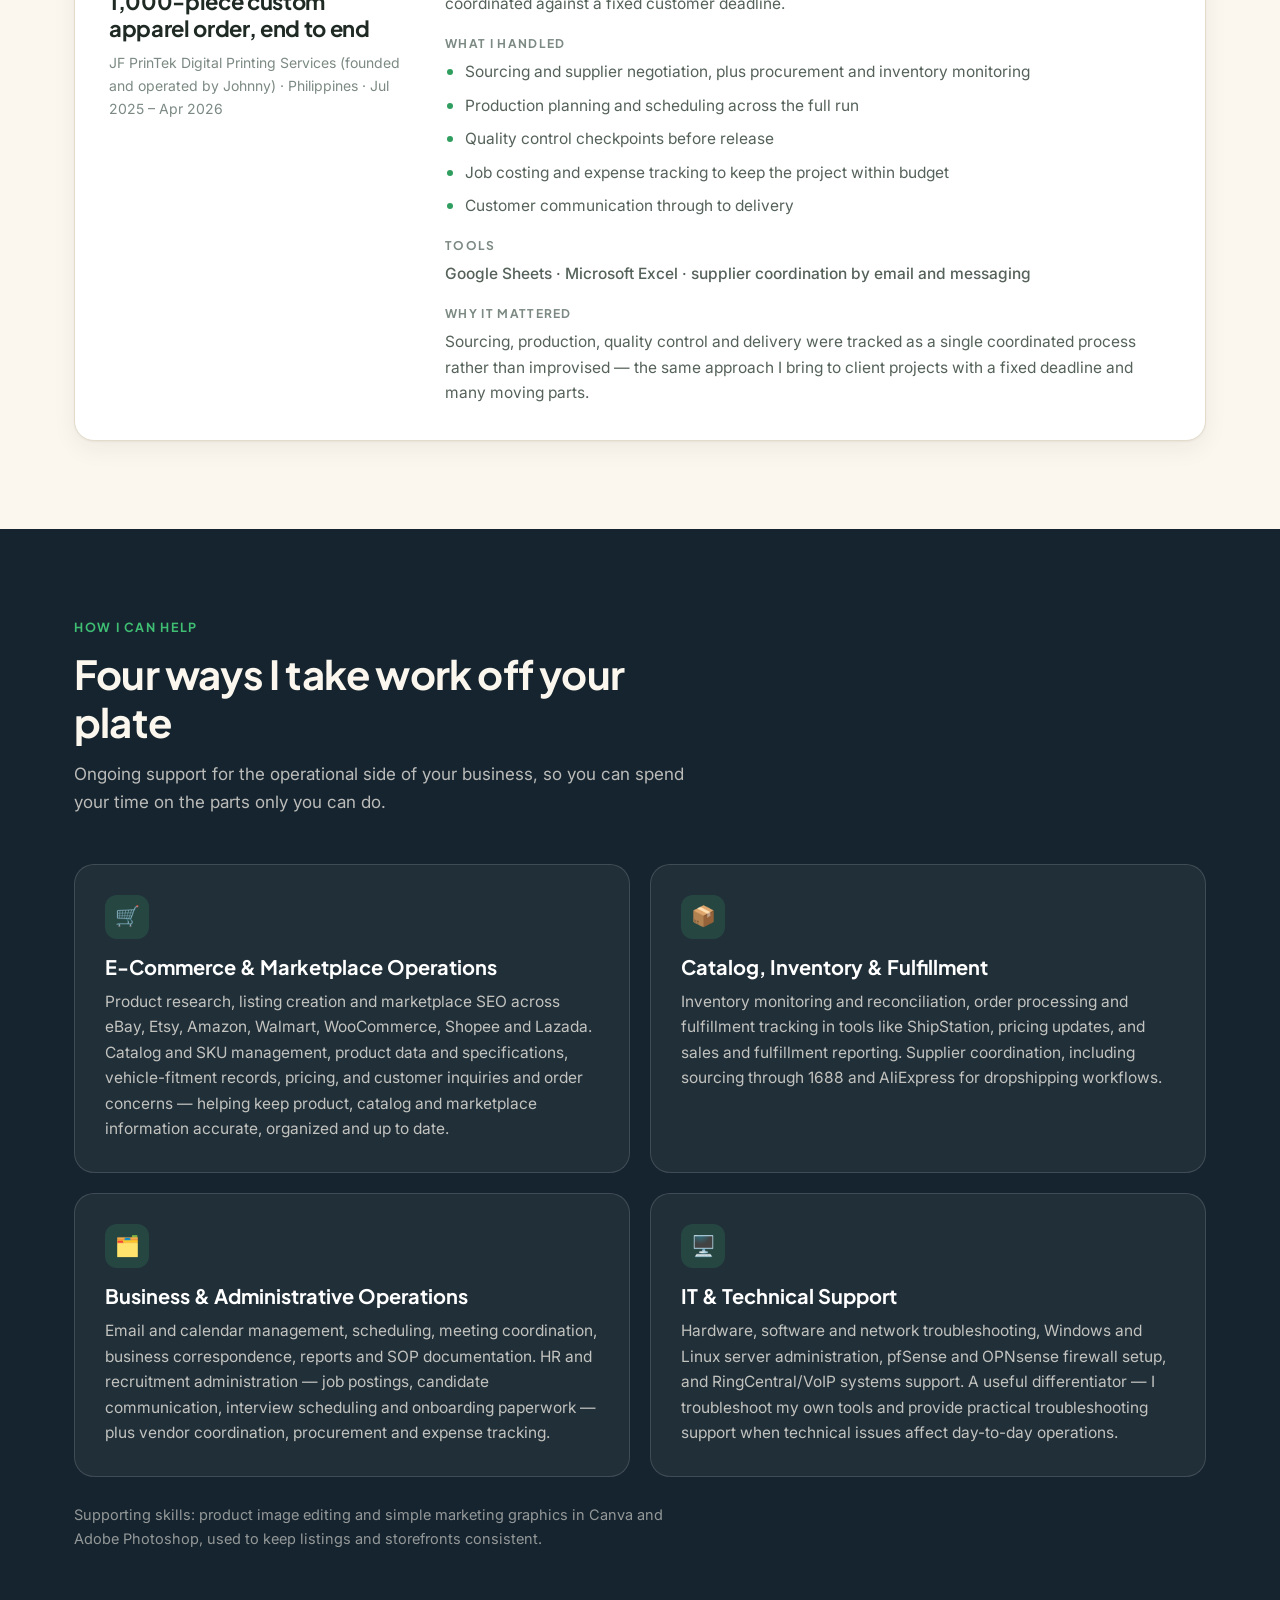
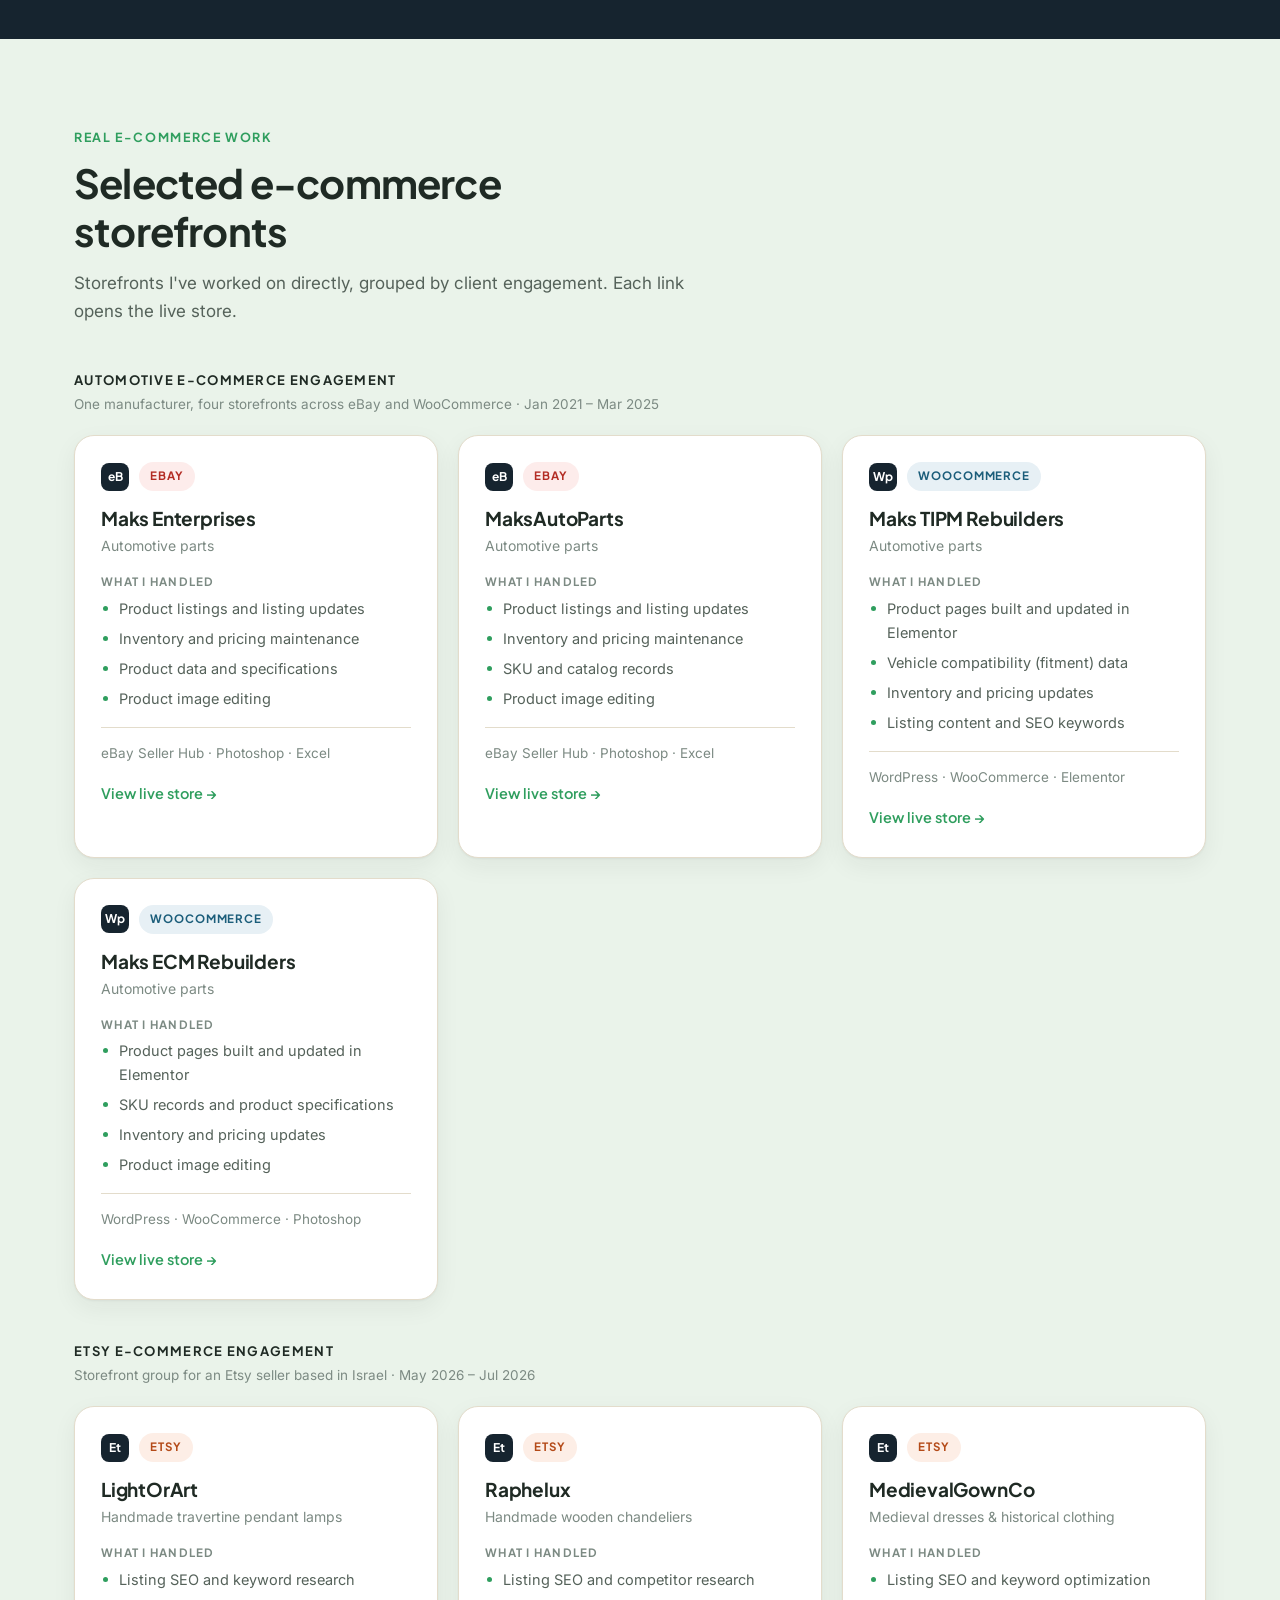
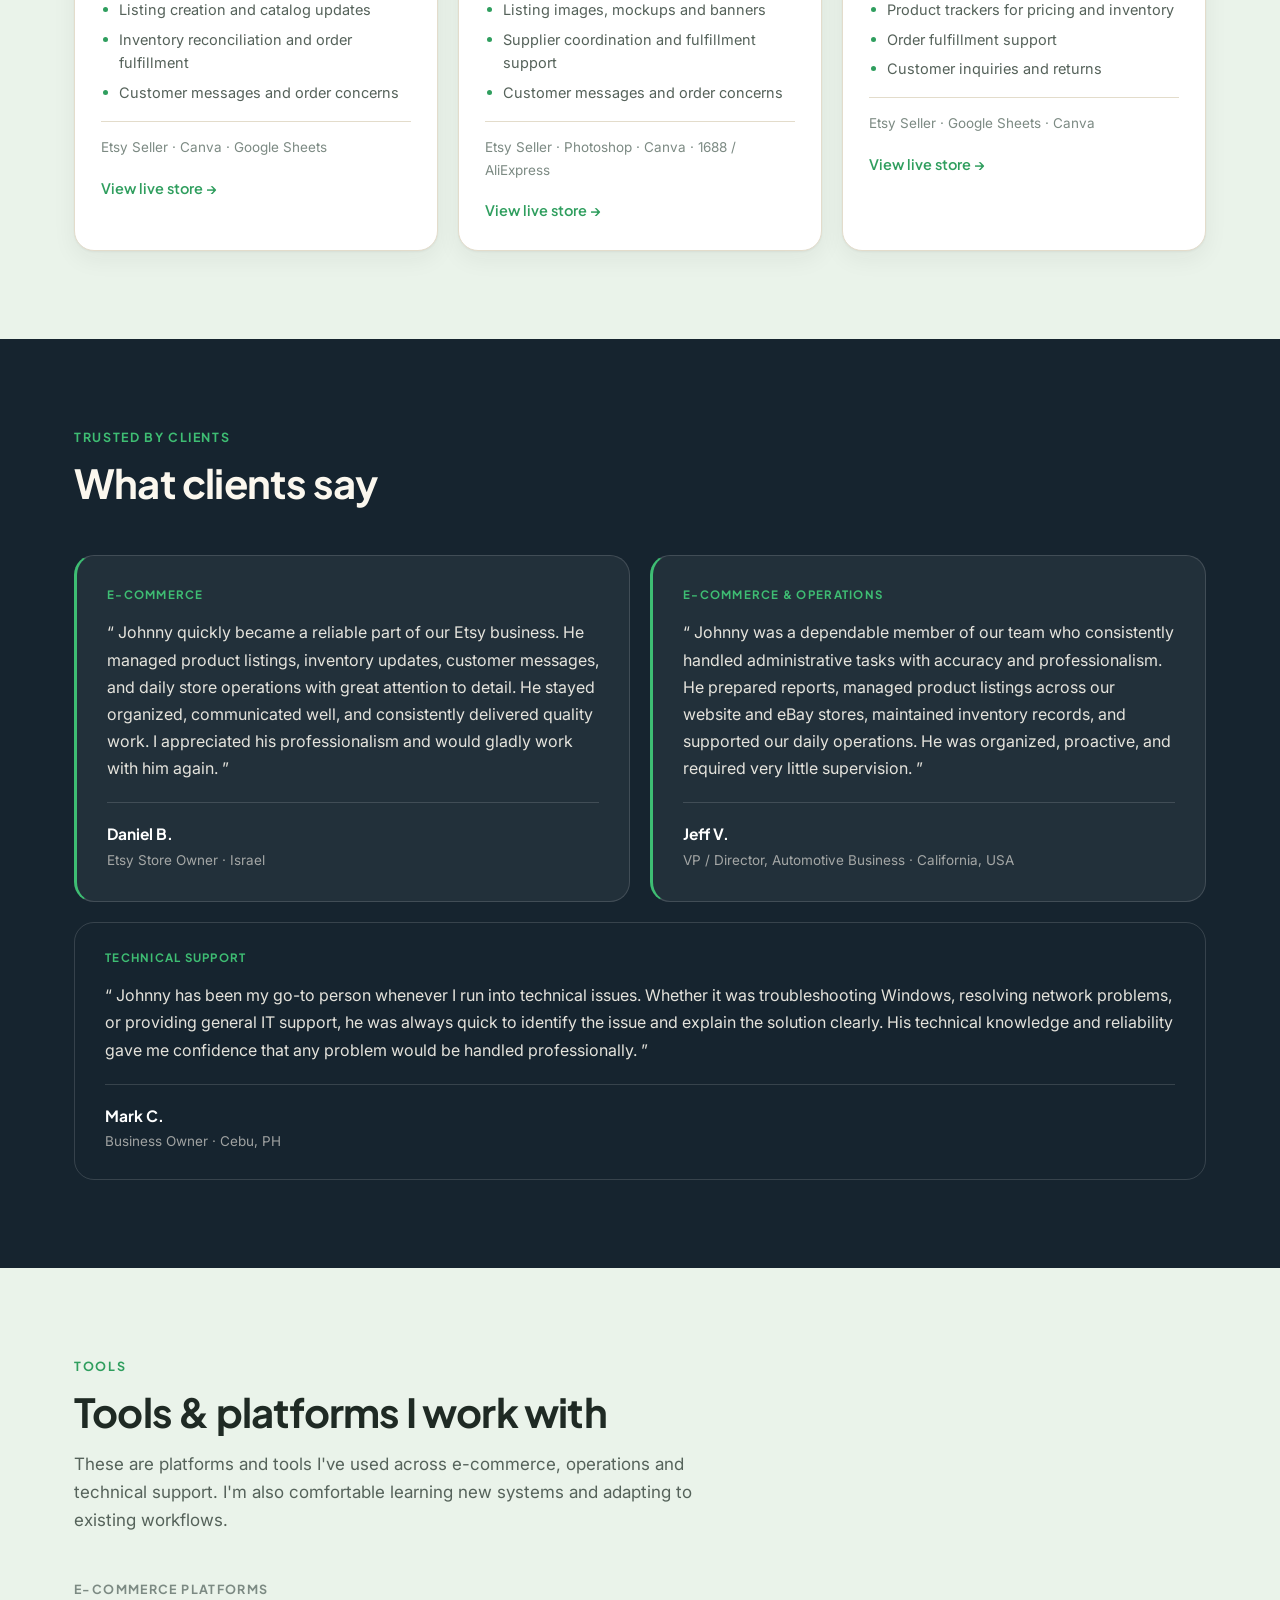
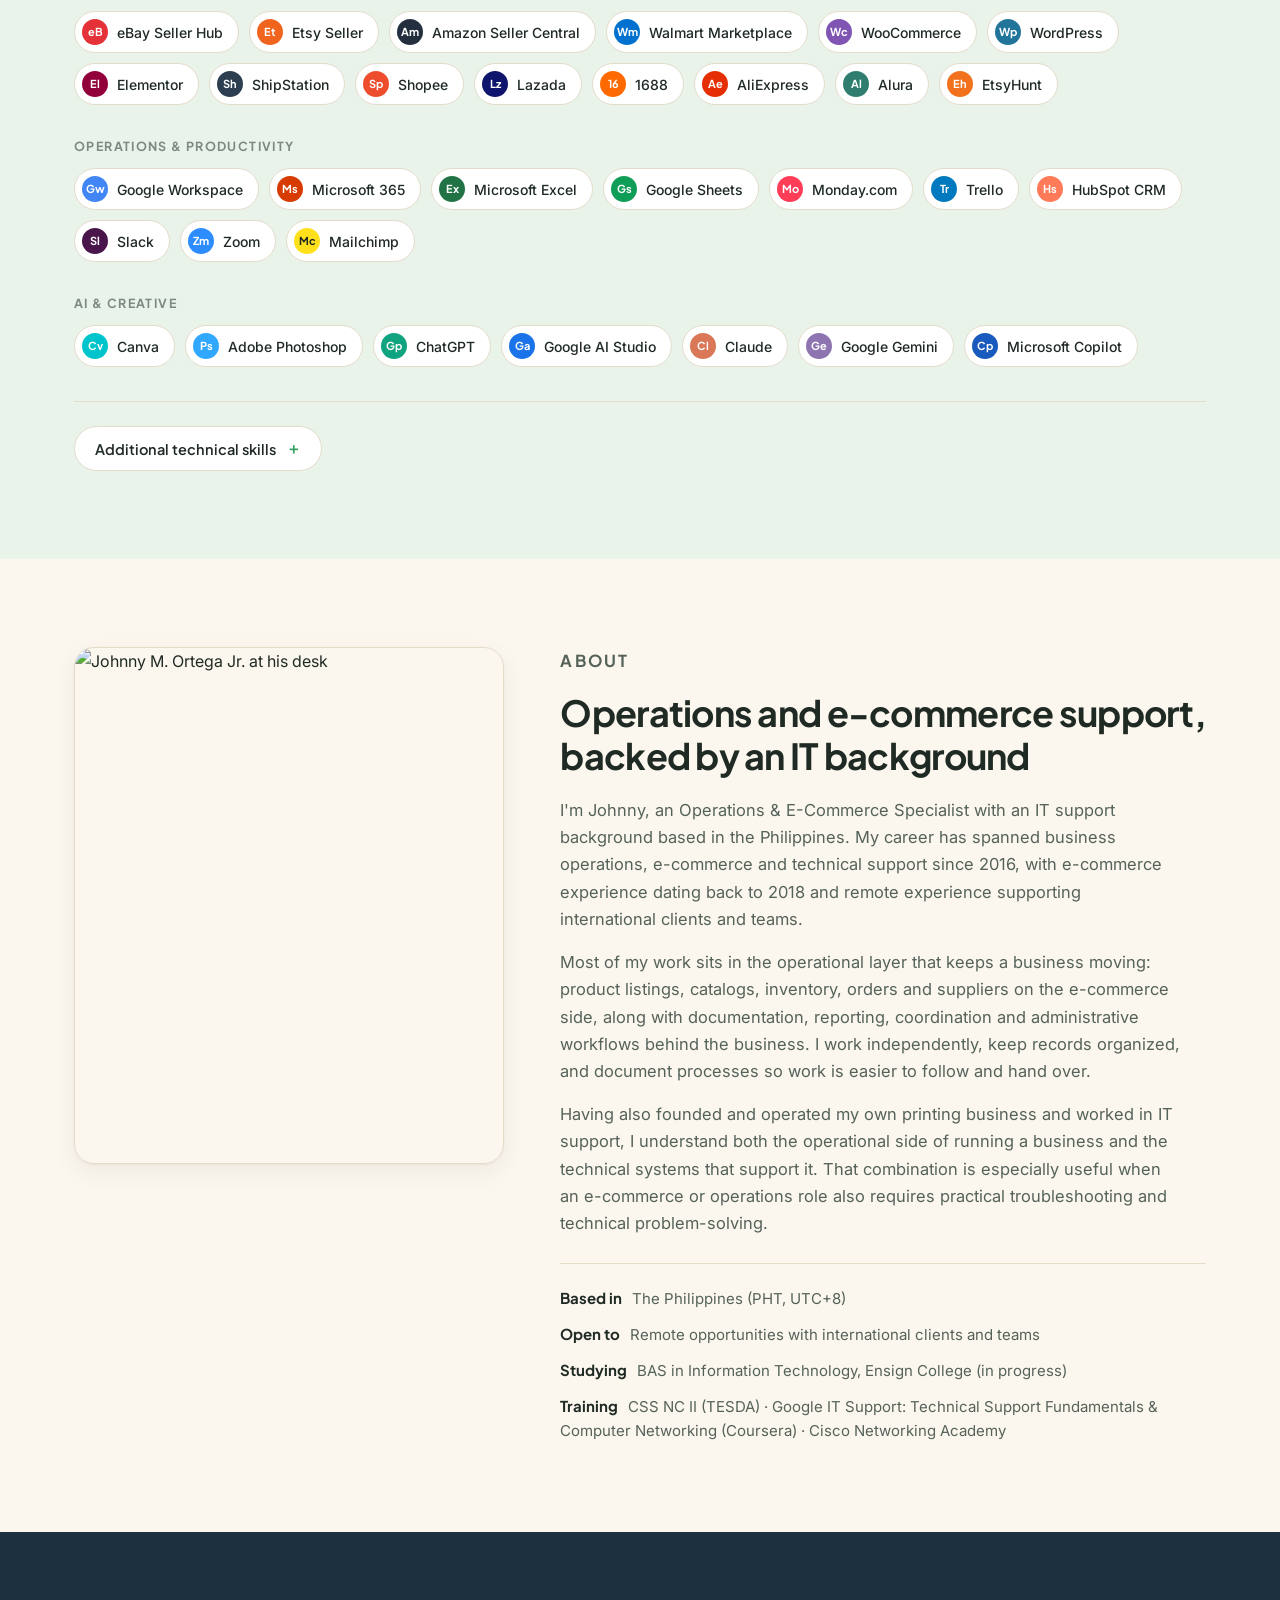
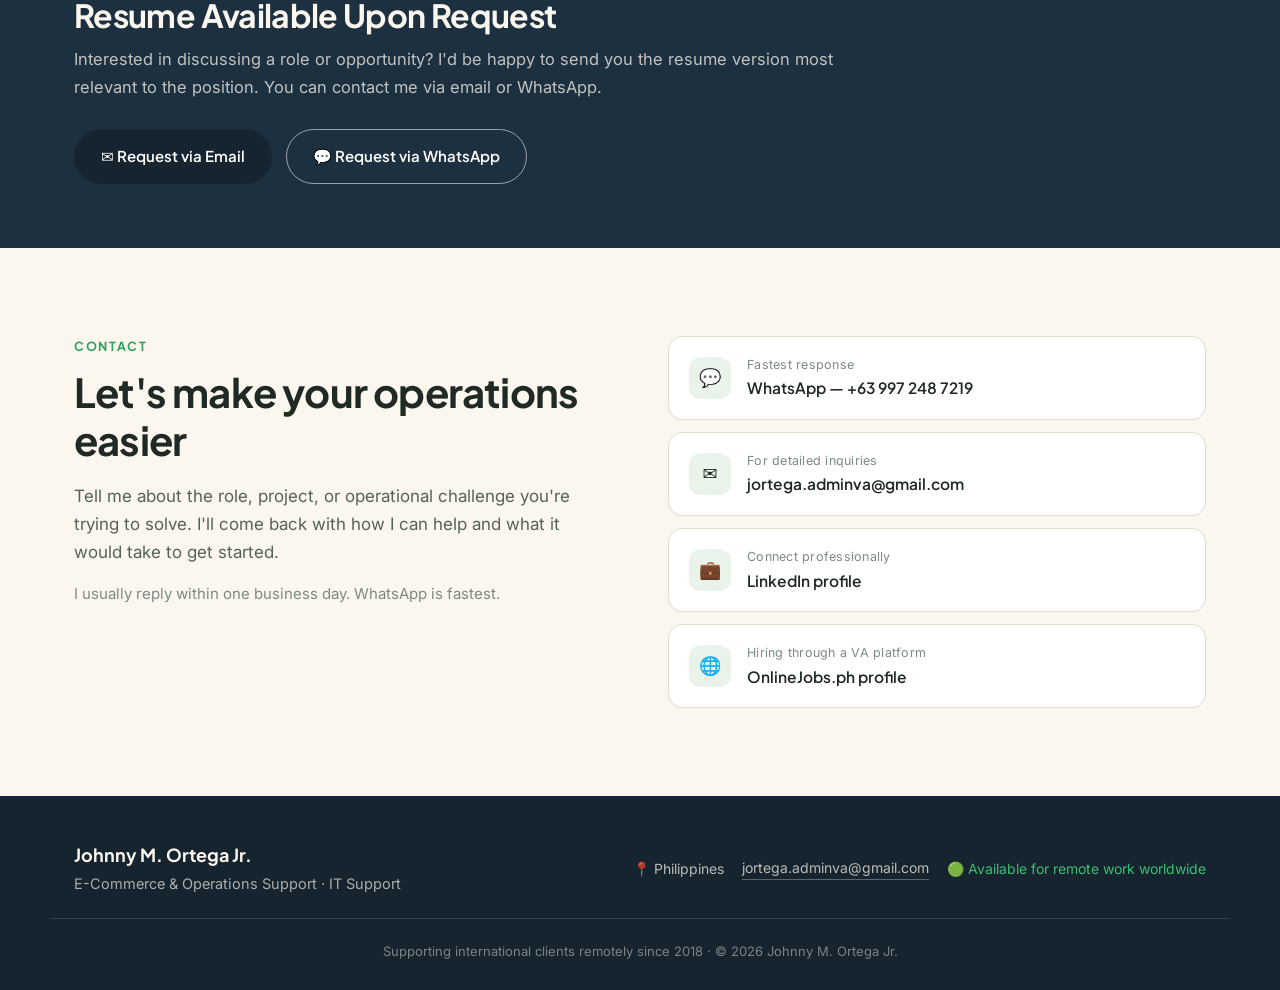
==== commit 870f121d: "Updated portfolio 08032026" ====
--- a/index.html
+++ b/index.html
@@ -790,17 +790,20 @@
   <section id="resume" class="section resume-band">
     <div class="wrap">
       <div class="resume-inner">
-        <h2>Resume</h2>
+        <h2>Resume Available Upon Request</h2>
         <p>
-          My primary resume reflects my Operations &amp; E-Commerce background, with Administrative
-          and IT Support as supporting strengths. Role-specific versions are available for relevant
-          opportunities.
+          Interested in discussing a role or opportunity? I'd be happy to send you the resume
+          version most relevant to the position. You can contact me via email or WhatsApp.
         </p>
         <div class="resume-buttons">
-          <!-- TODO: USER VERIFY — Confirm this URL points to the current Operations & E-Commerce resume before publishing. -->
-          <a href="https://drive.google.com/file/d/1VgD0Ei7Sf_YQ7BTT7pLVlC-XbH2ZCtro/view?usp=drive_link"
-             class="btn btn-primary" target="_blank" rel="noopener">
-            📄 View Operations &amp; E-Commerce Resume
+          <a href="mailto:jortega.adminva@gmail.com?subject=Resume%20Request%20-%20Johnny%20Ortega"
+             class="btn btn-primary">
+            ✉️ Request via Email
+          </a>
+
+          <a href="https://wa.me/639972487219?text=Hi%20Johnny%2C%20I%20came%20across%20your%20portfolio%20and%20would%20like%20to%20request%20your%20resume%20for%20a%20role%2Fopportunity."
+             class="btn btn-outline-light" target="_blank" rel="noopener">
+            💬 Request via WhatsApp
           </a>
         </div>
       </div>
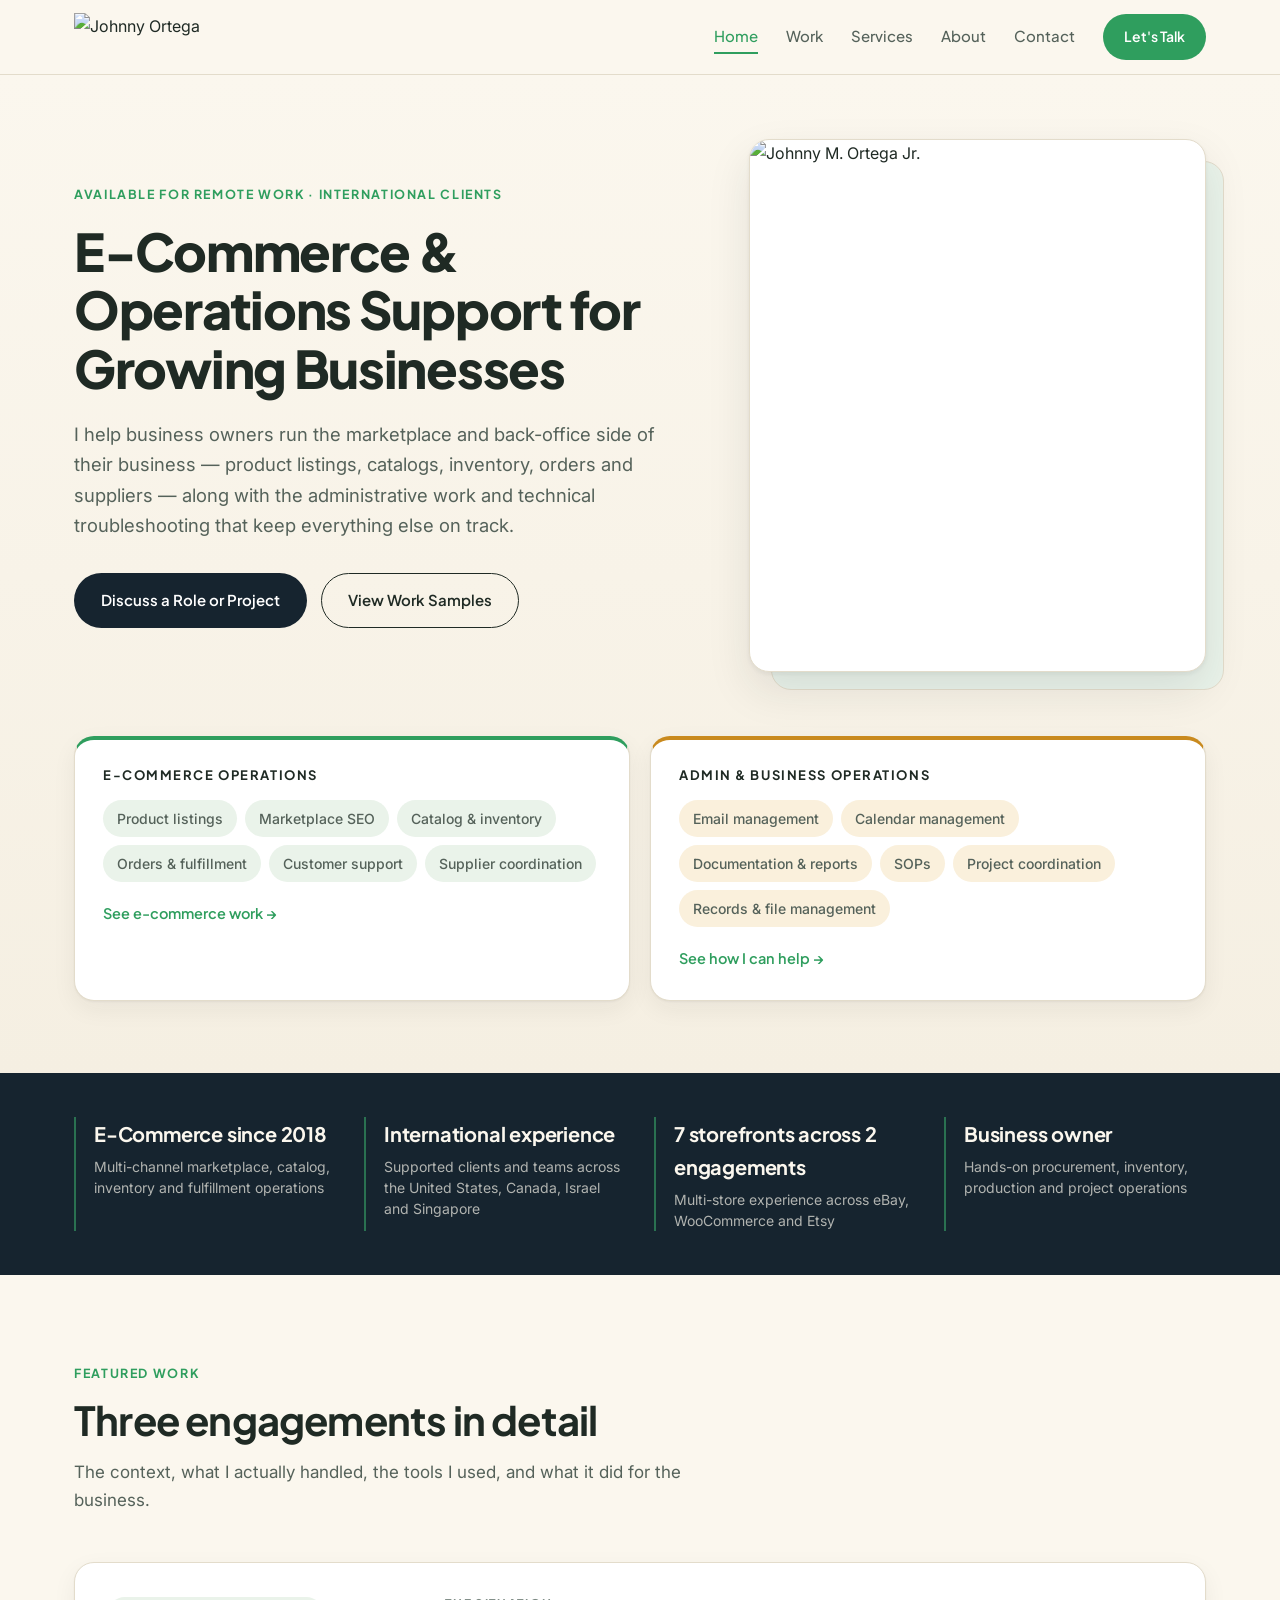
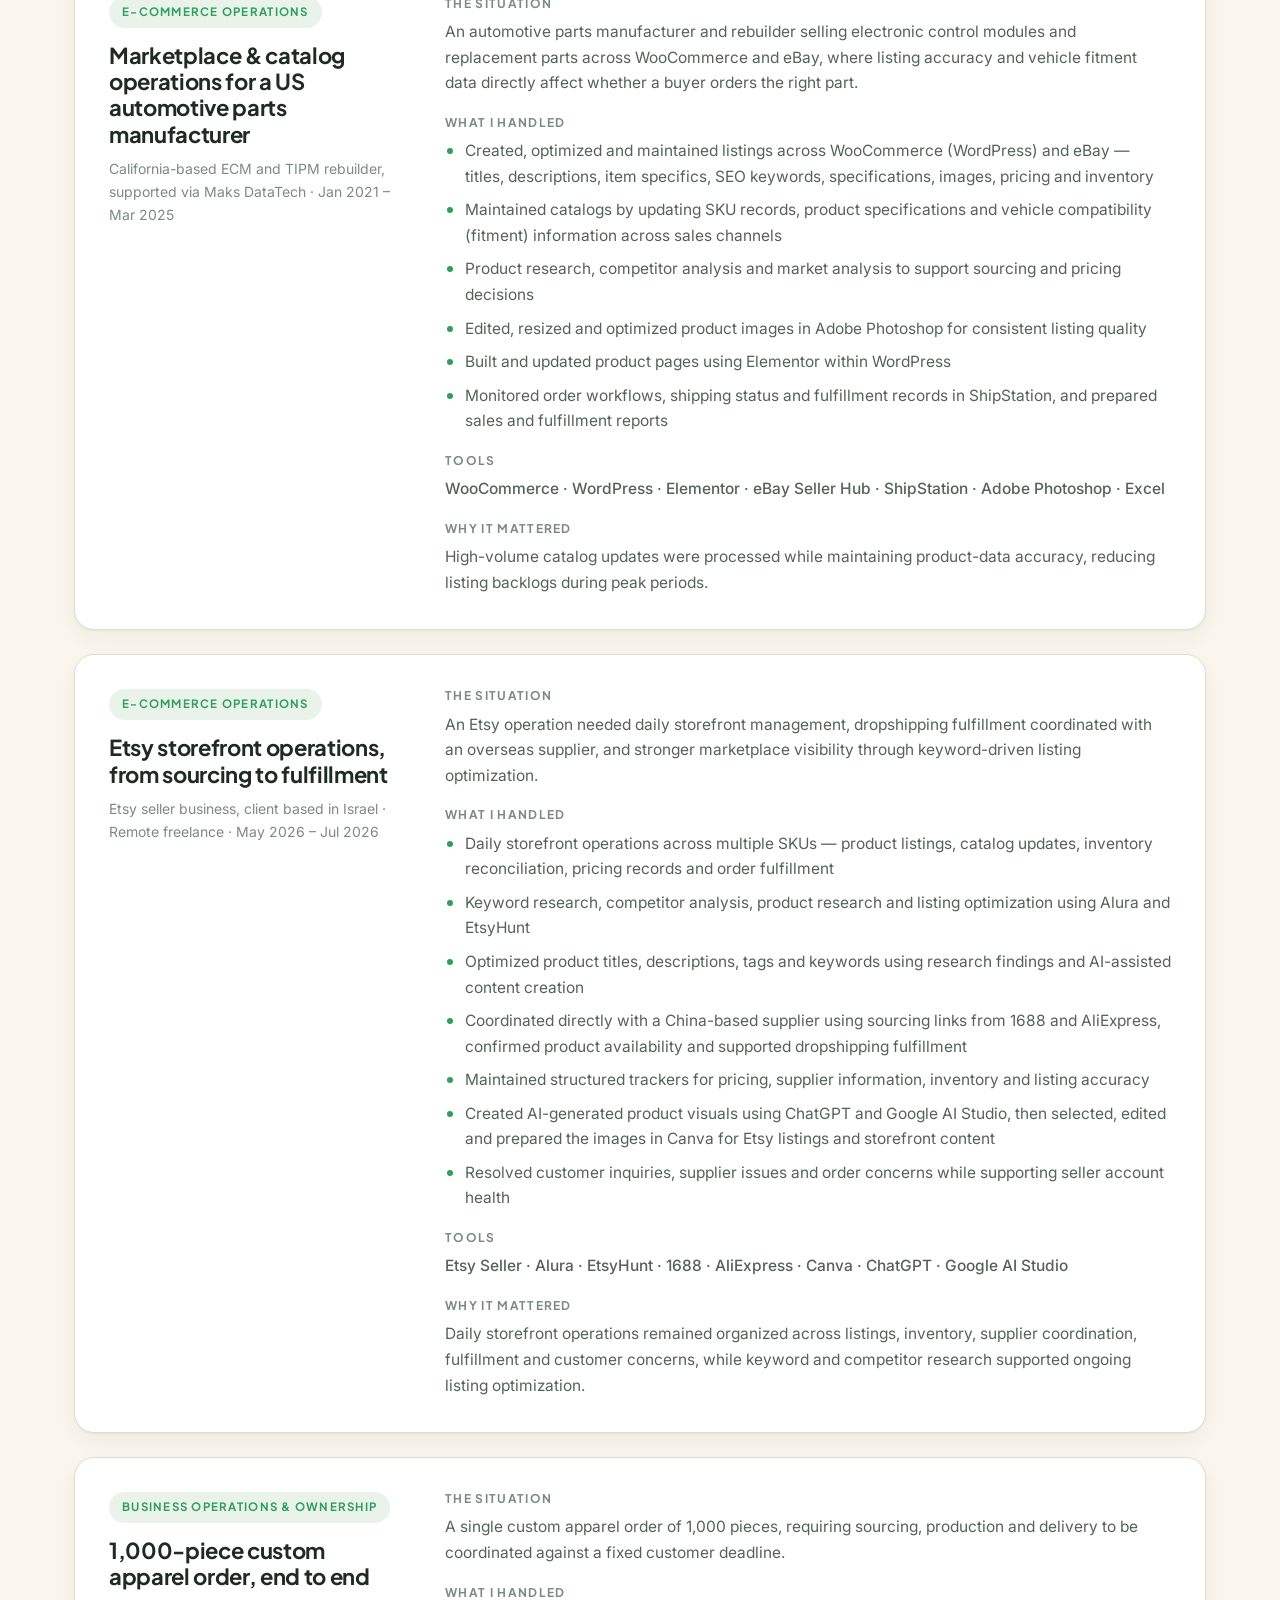
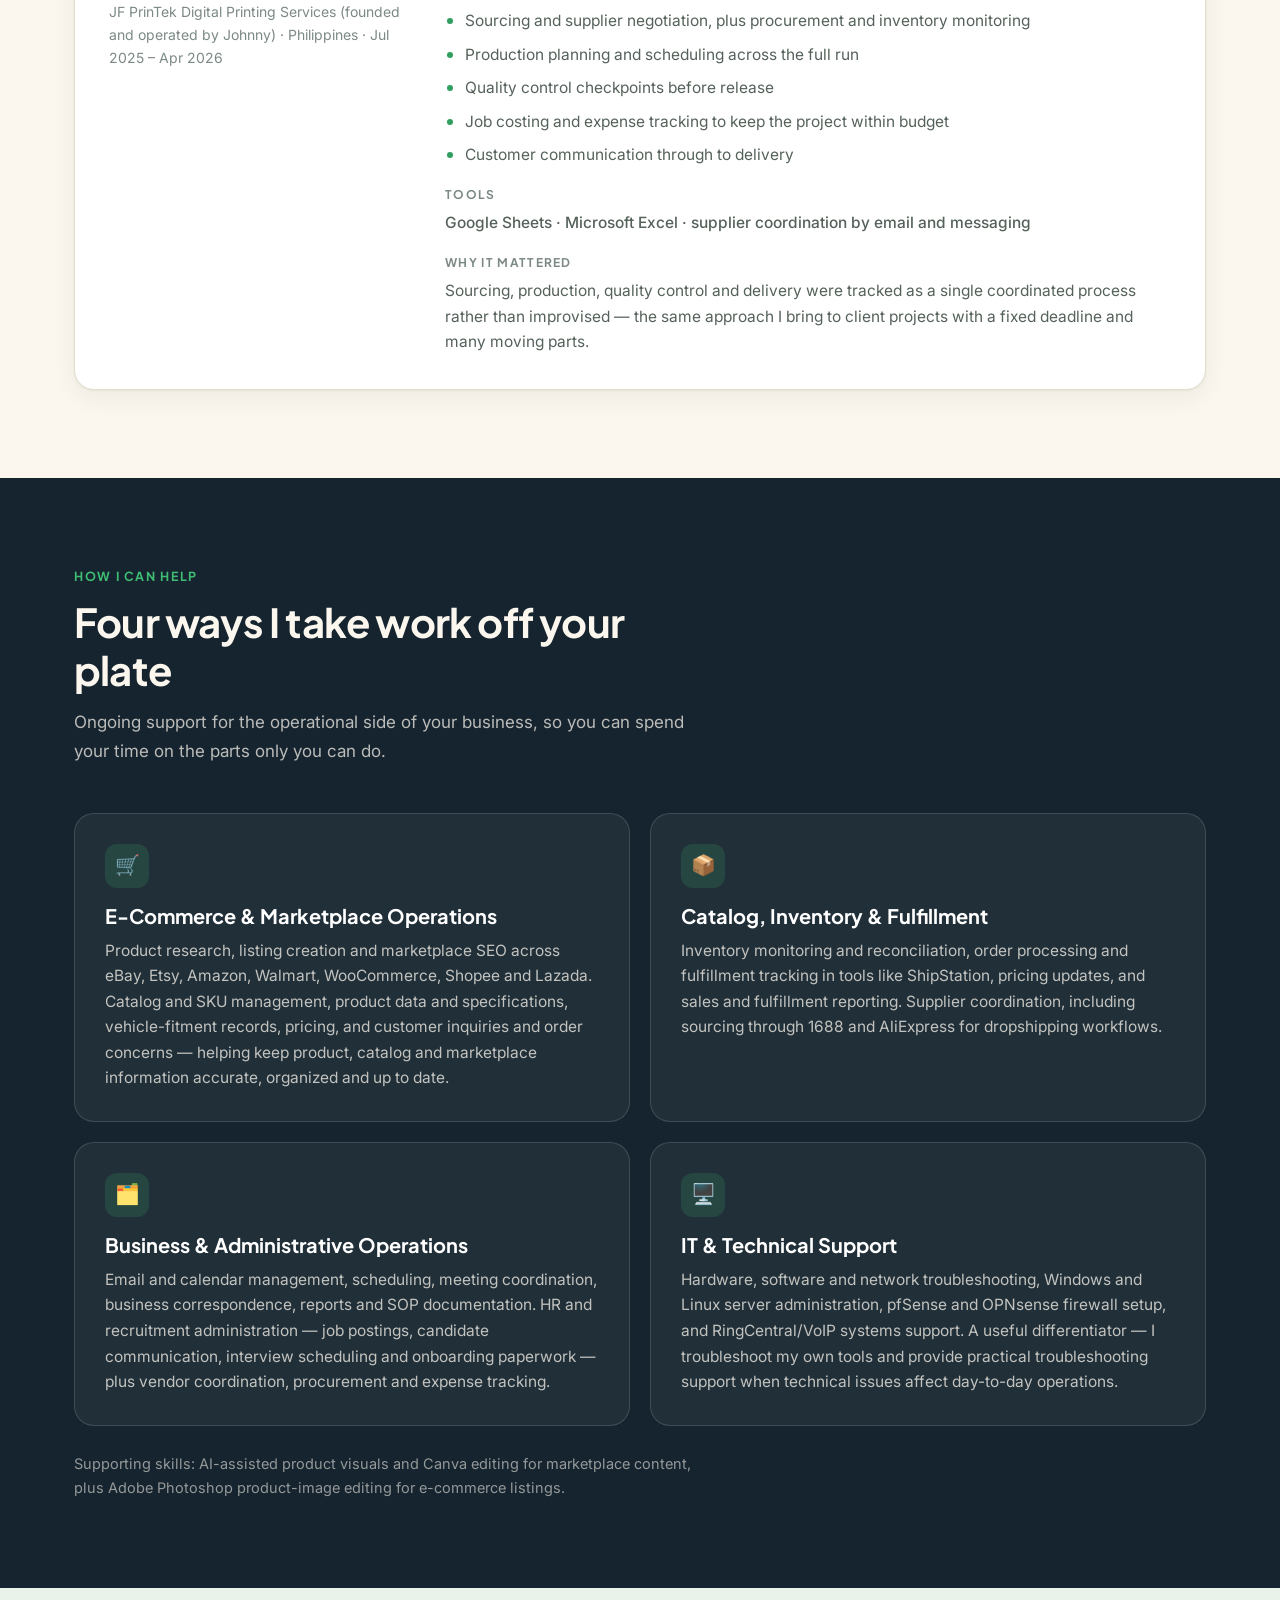
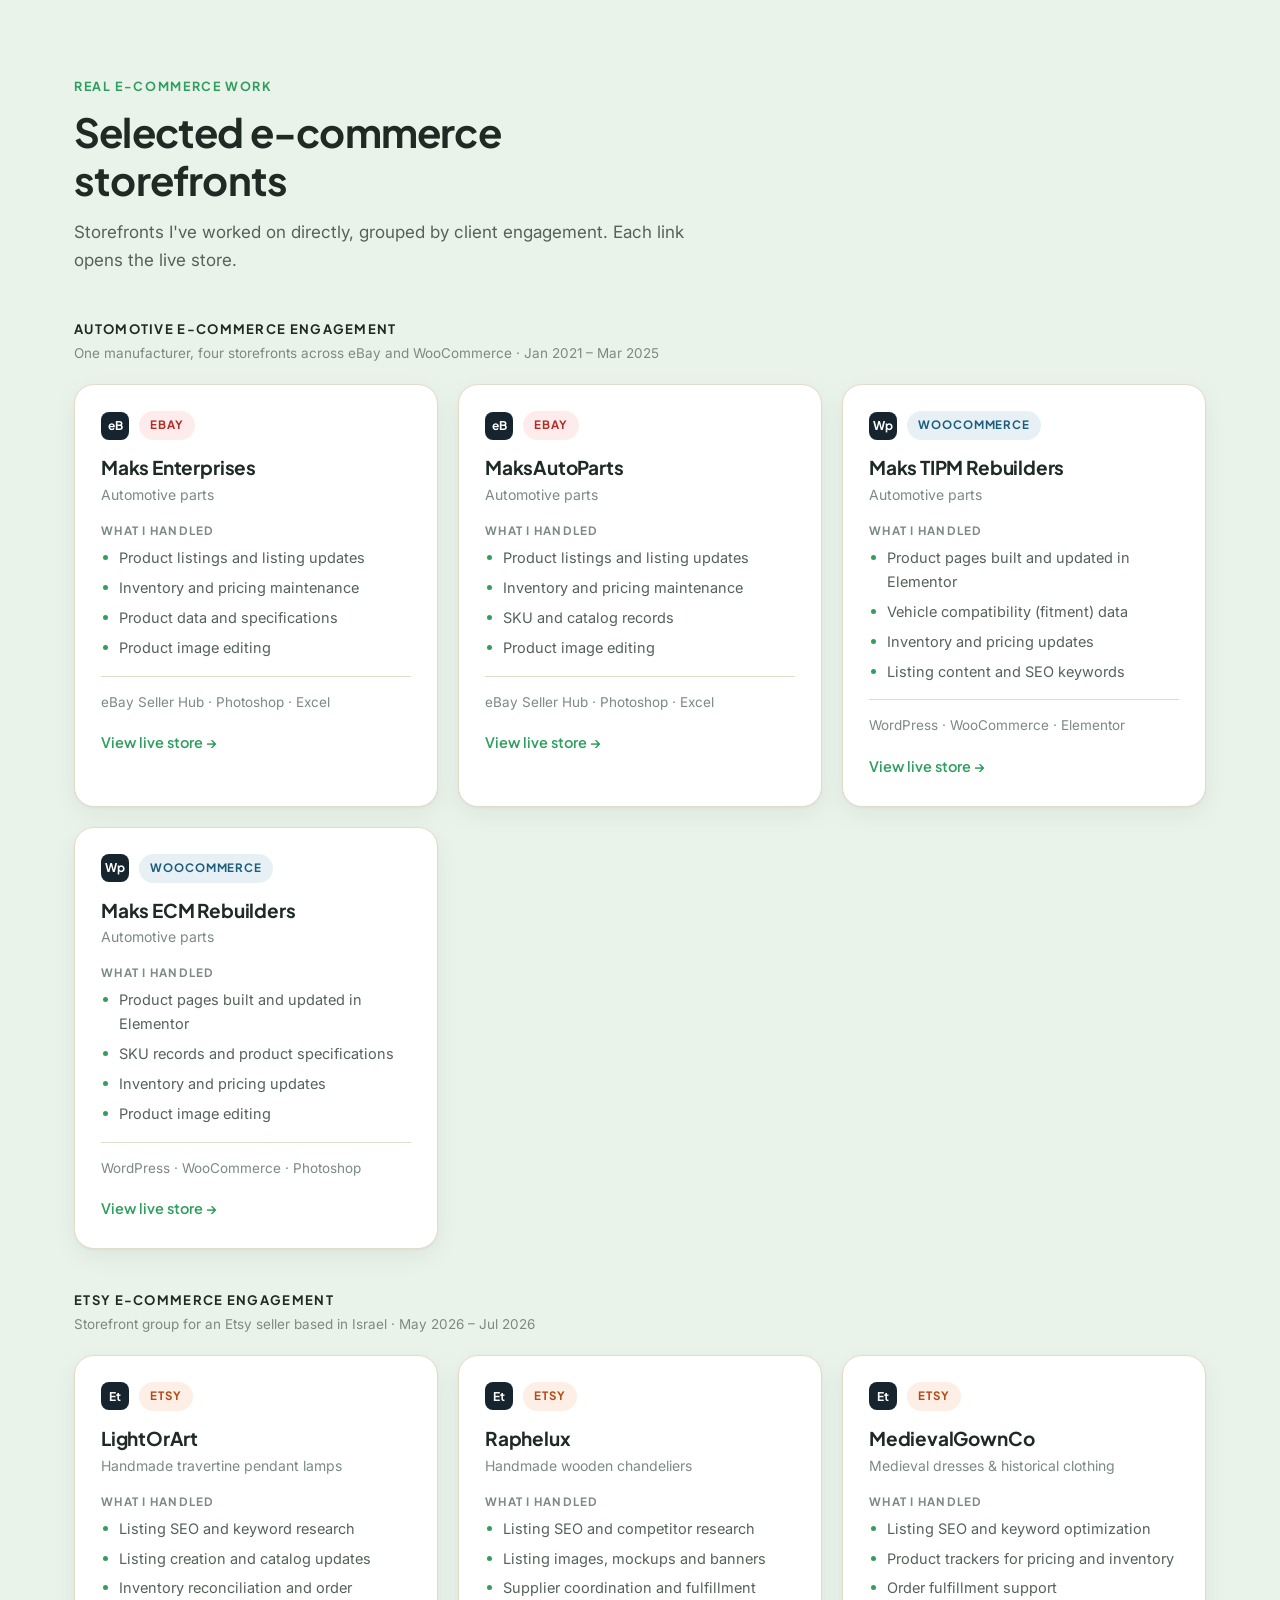
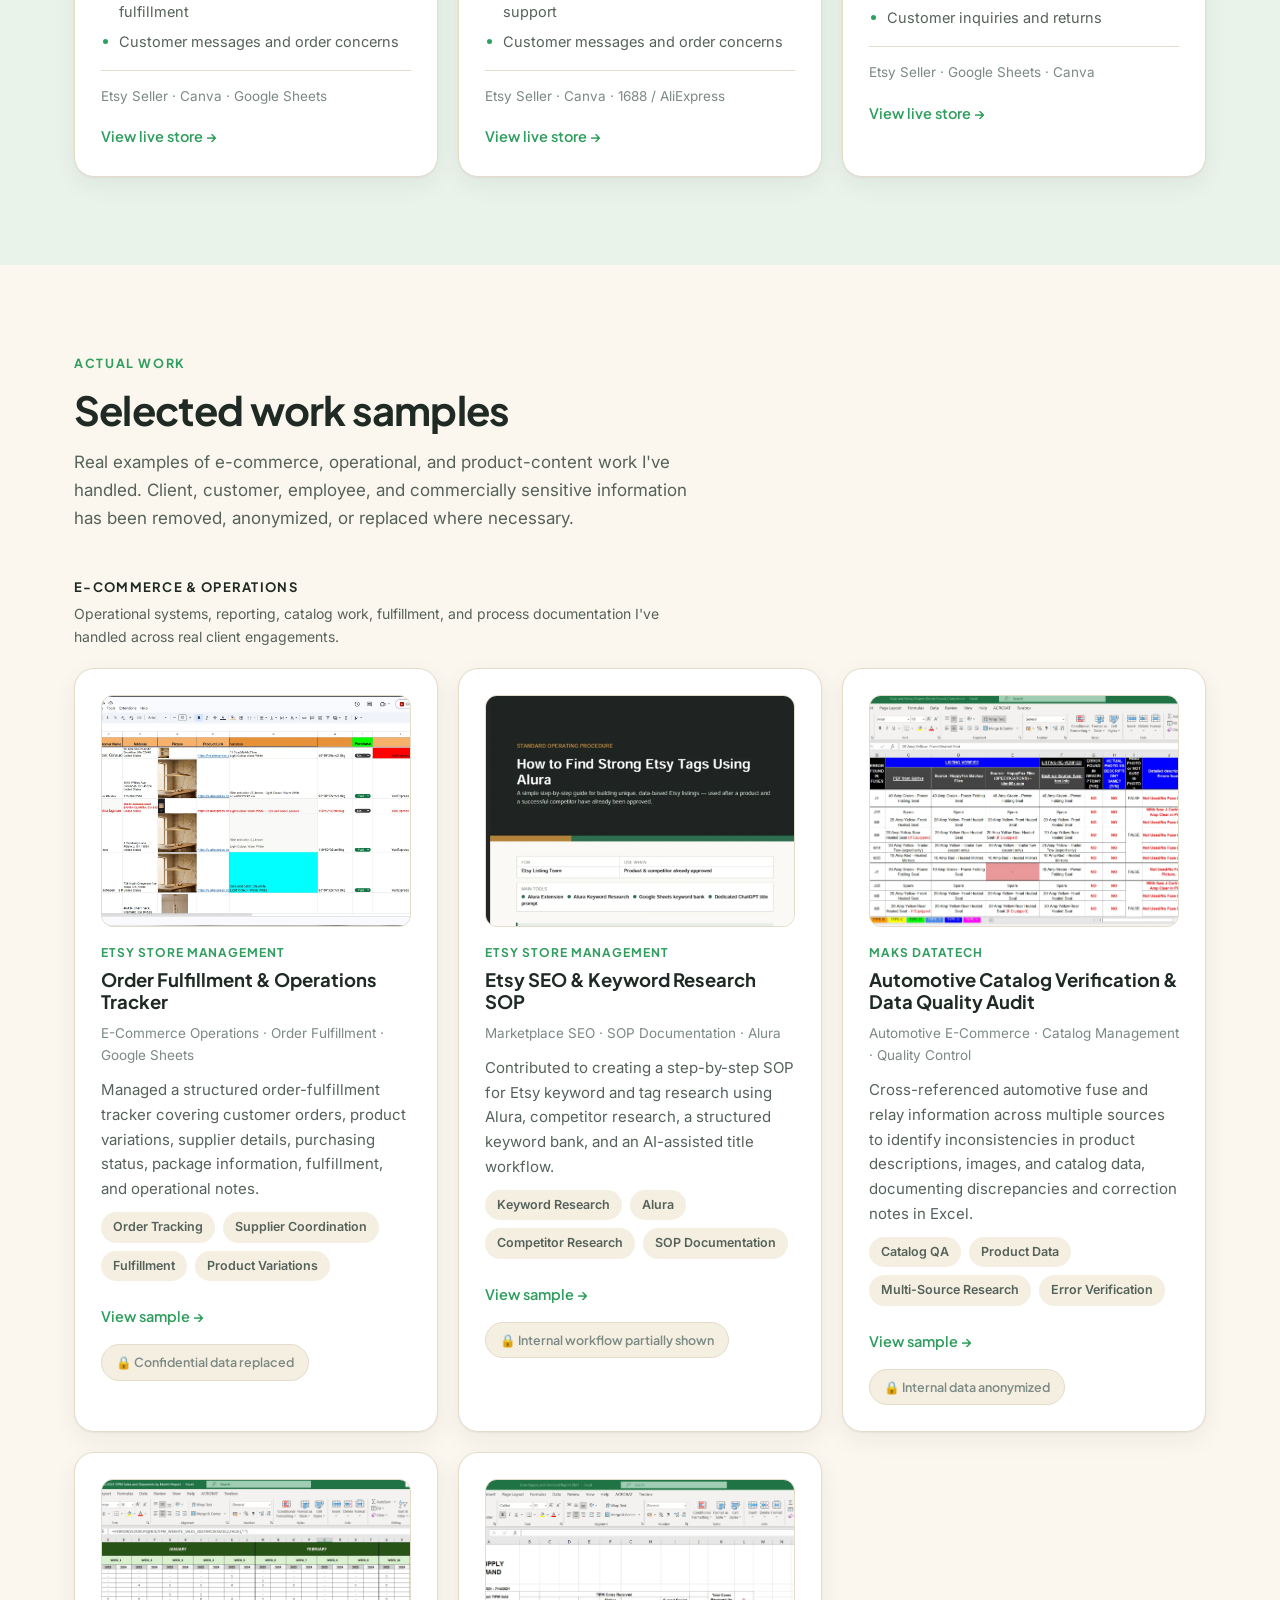
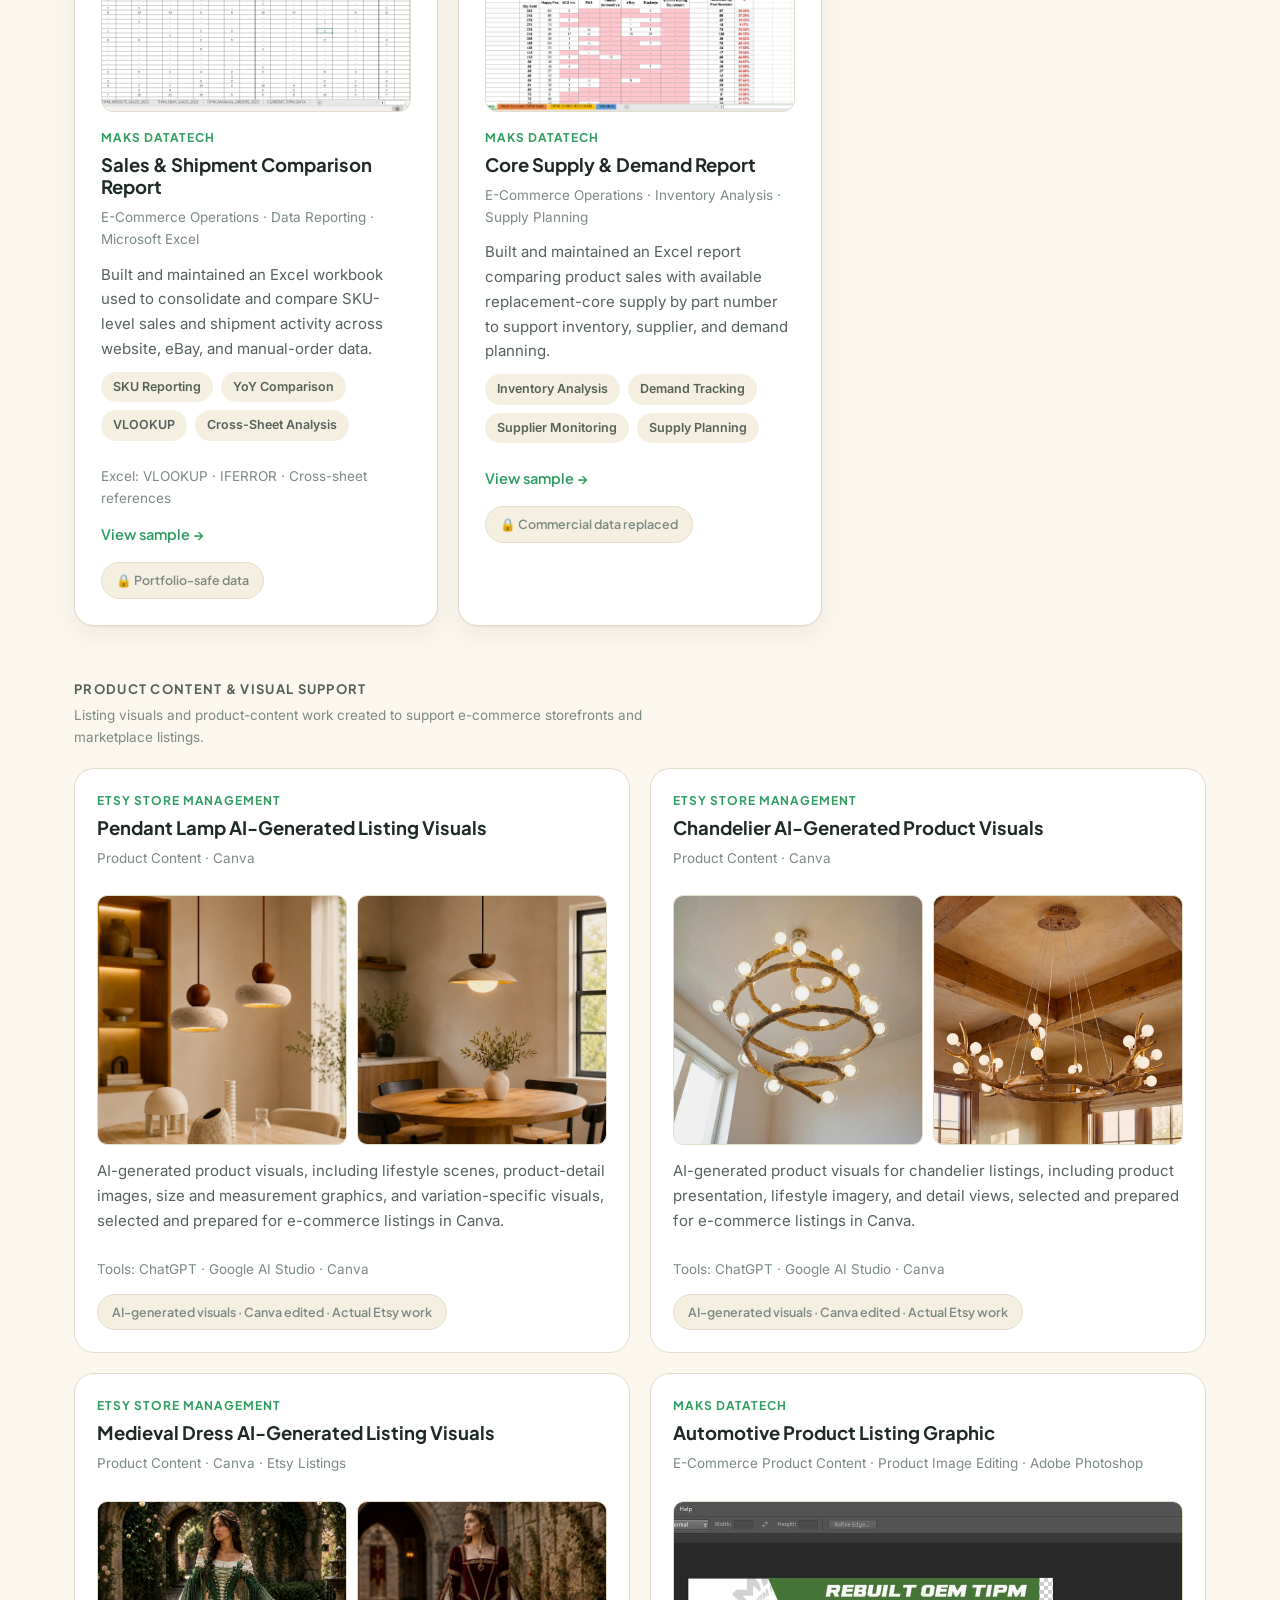
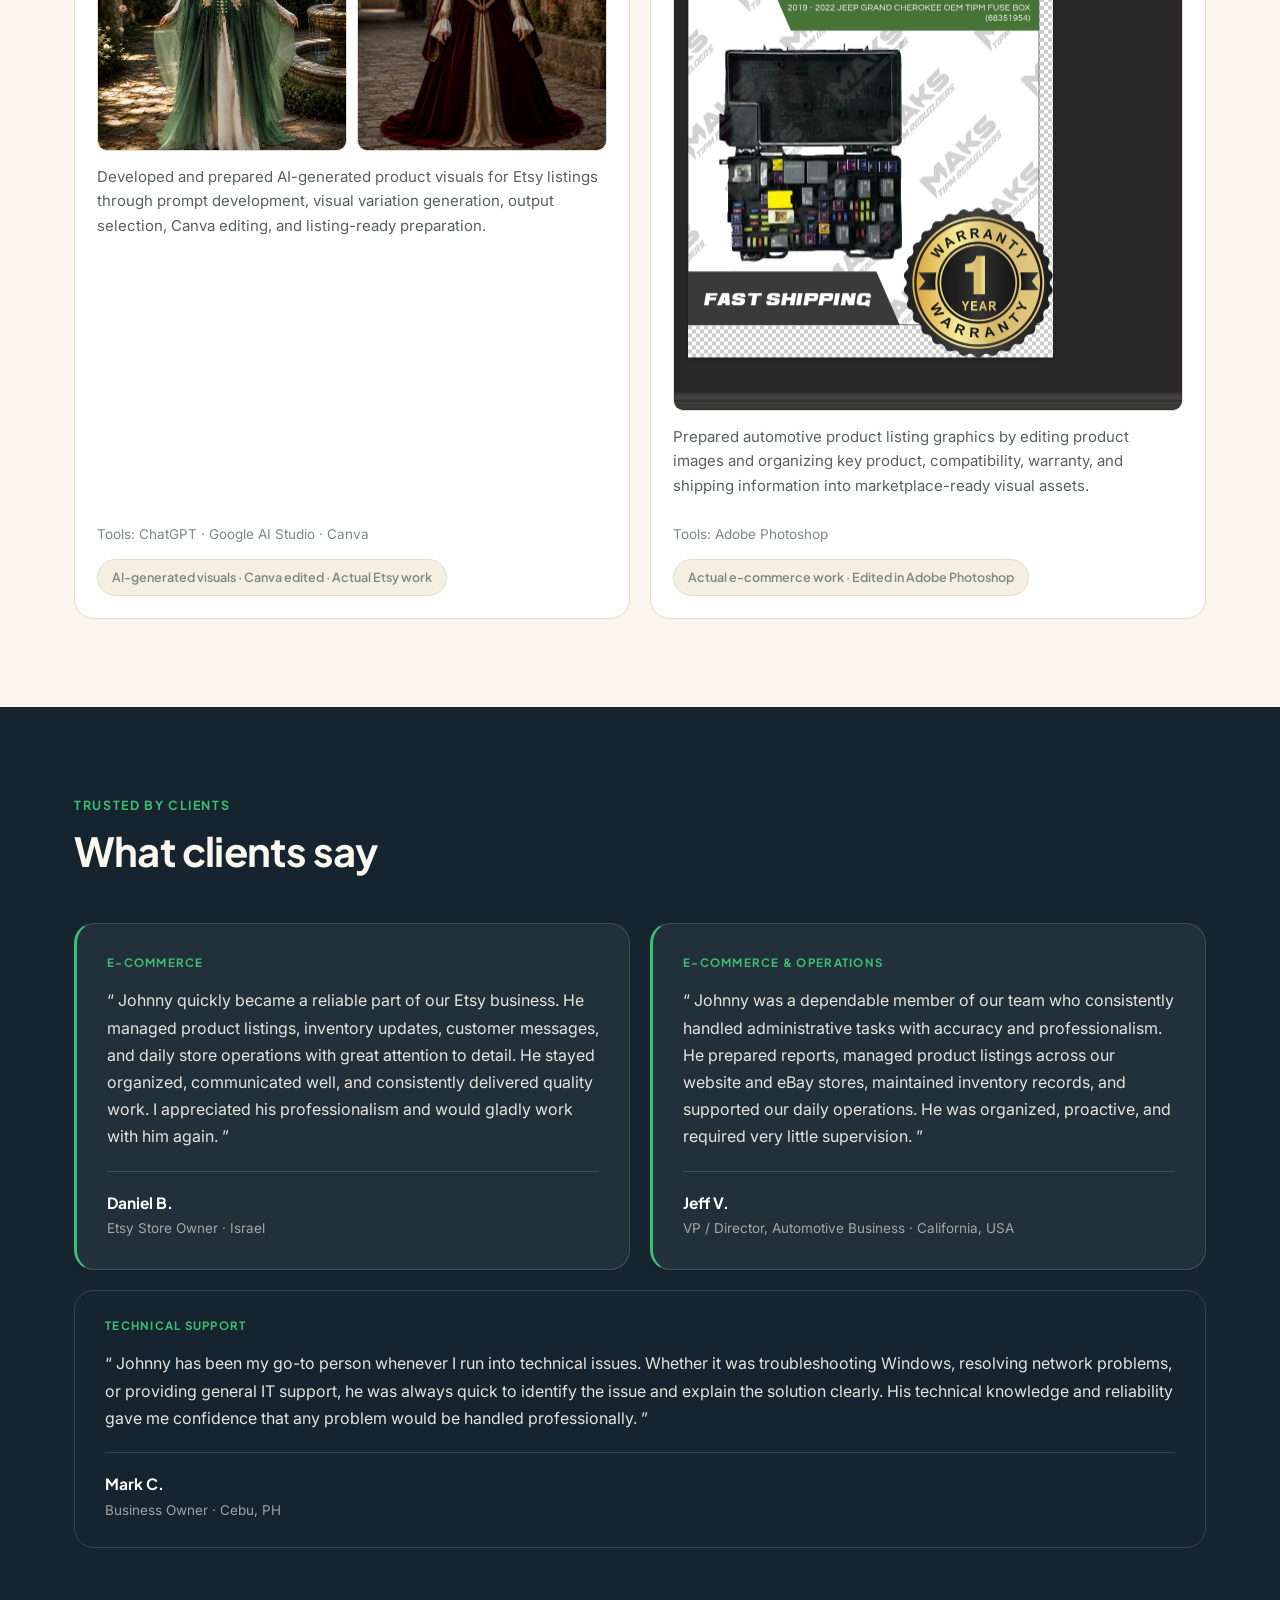
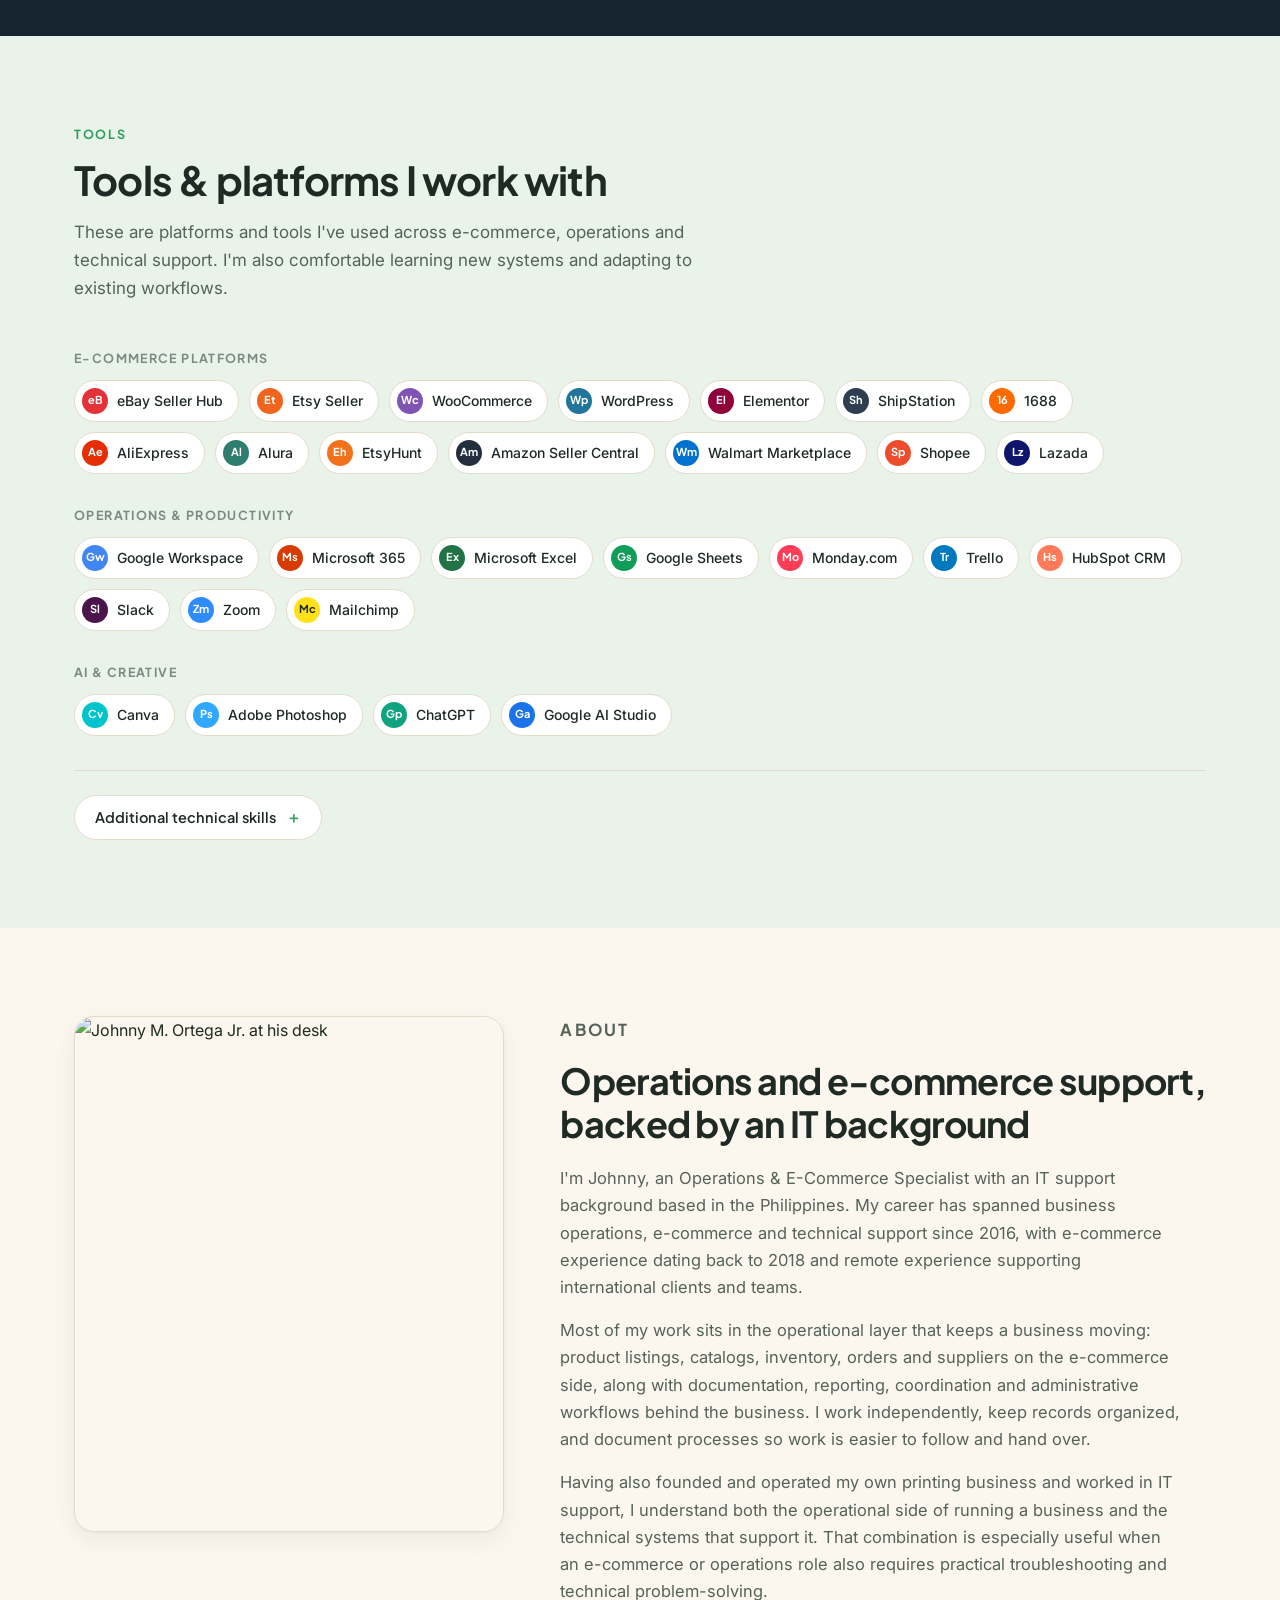
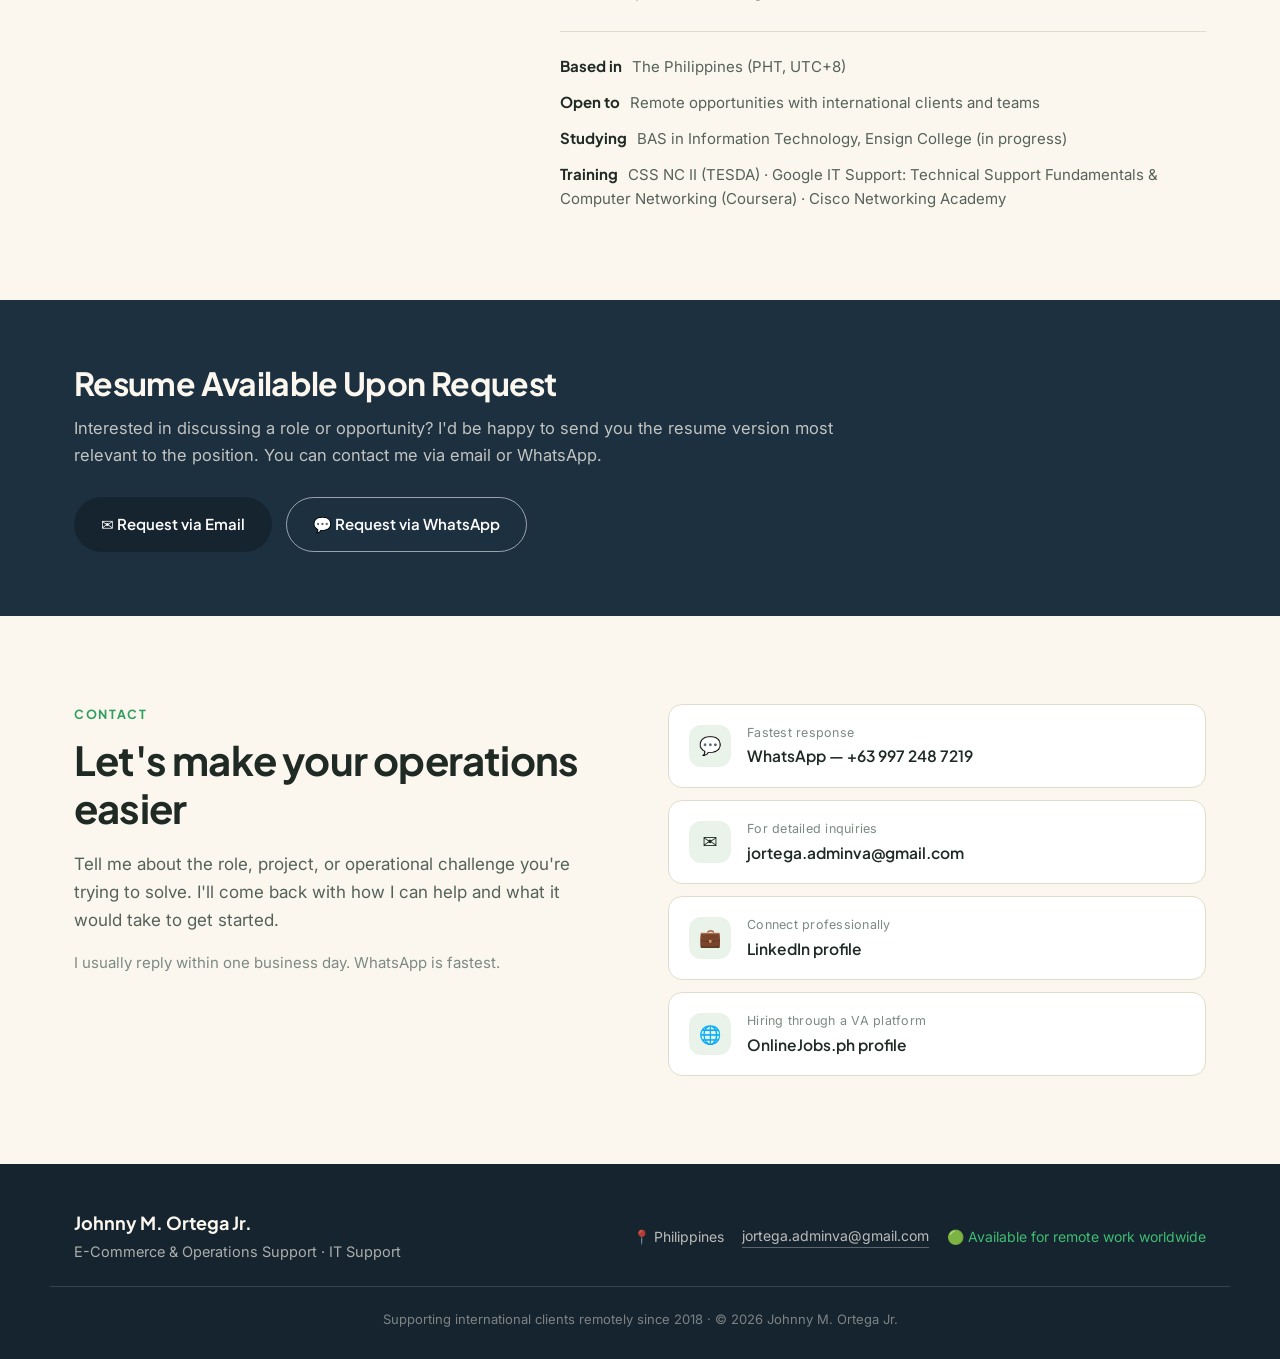
==== commit dd4c20db: "Updated portfolio 08102026" ====
--- a/index.html
+++ b/index.html
@@ -7,7 +7,7 @@
 <title>Johnny M. Ortega Jr. — E-Commerce &amp; Operations Specialist | IT Support</title>
 
 <meta name="description"
-      content="Operations & E-Commerce Specialist with IT Support experience helping international business owners with marketplace operations, product catalogs, inventory and order fulfillment, supplier coordination, business administration and technical troubleshooting.">
+      content="E-Commerce & Operations Specialist with an IT support background helping international business owners with marketplace operations, product catalogs, inventory and order fulfillment, supplier coordination, business administration and technical troubleshooting.">
 
 <!-- Canonical -->
 <link rel="canonical" href="https://jortegaadminva.github.io/johnny-portfolio/">
@@ -19,14 +19,15 @@
 <meta property="og:description" content="I help business owners run the marketplace and back-office side of their business — product listings, catalogs, inventory, orders and suppliers — plus the administrative work and technical troubleshooting that keep everything else on track.">
 <!-- TODO: ADD SOCIAL PREVIEW IMAGE — replace with a dedicated 1200x630 assets/social-preview.jpg when ready. Using the existing profile photo in the meantime. -->
 <meta property="og:image" content="https://jortegaadminva.github.io/johnny-portfolio/assets/profile.png">
-<meta property="og:image:alt" content="Johnny M. Ortega Jr., Operations & E-Commerce Specialist | IT Support">
+<meta property="og:image:alt" content="Johnny M. Ortega Jr., E-Commerce & Operations Specialist | IT Support">
 <meta property="og:locale" content="en_US">
 
 <!-- Twitter / X -->
 <meta name="twitter:card" content="summary_large_image">
 <meta name="twitter:title" content="Johnny M. Ortega Jr. — E-Commerce &amp; Operations Specialist | IT Support">
-<meta name="twitter:description" content="Operations & e-commerce specialist with IT support experience — marketplace operations, catalogs, inventory, orders, suppliers, business administration and technical troubleshooting for international business owners.">
+<meta name="twitter:description" content="E-Commerce & Operations Specialist with an IT support background — marketplace operations, catalogs, inventory, orders, suppliers, business administration and technical troubleshooting for international business owners.">
 <meta name="twitter:image" content="https://jortegaadminva.github.io/johnny-portfolio/assets/profile.png">
+<meta name="twitter:image:alt" content="Johnny M. Ortega Jr., E-Commerce & Operations Specialist | IT Support">
 
 <meta name="theme-color" content="#FBF7EE">
 
@@ -46,7 +47,7 @@
   "@context": "https://schema.org",
   "@type": "Person",
   "name": "Johnny M. Ortega Jr.",
-  "jobTitle": "Operations & E-Commerce Specialist | IT Support",
+  "jobTitle": "E-Commerce & Operations Specialist | IT Support",
   "email": "mailto:jortega.adminva@gmail.com",
   "telephone": "+63-997-248-7219",
   "url": "https://jortegaadminva.github.io/johnny-portfolio/",
@@ -123,7 +124,7 @@
 
           <div class="btn-row">
             <a href="#contact" class="btn btn-primary">Discuss a Role or Project</a>
-            <a href="#casestudies" class="btn btn-outline">View Case Studies</a>
+            <a href="#samples" class="btn btn-outline">View Work Samples</a>
           </div>
         </div>
 
@@ -266,13 +267,13 @@
                 <li>Optimized product titles, descriptions, tags and keywords using research findings and AI-assisted content creation</li>
                 <li>Coordinated directly with a China-based supplier using sourcing links from 1688 and AliExpress, confirmed product availability and supported dropshipping fulfillment</li>
                 <li>Maintained structured trackers for pricing, supplier information, inventory and listing accuracy</li>
-                <li>Designed listing images, mockups and marketing banners in Canva and Adobe Photoshop, and developed AI image-generation prompts (ChatGPT, Google AI Studio) for product visuals and creative content</li>
+                <li>Created AI-generated product visuals using ChatGPT and Google AI Studio, then selected, edited and prepared the images in Canva for Etsy listings and storefront content</li>
                 <li>Resolved customer inquiries, supplier issues and order concerns while supporting seller account health</li>
               </ul>
             </div>
             <div class="case-block">
               <h4>Tools</h4>
-              <p class="case-tools">Etsy Seller &middot; Alura &middot; EtsyHunt &middot; 1688 &middot; AliExpress &middot; Canva &middot; Adobe Photoshop &middot; ChatGPT &middot; Google AI Studio</p>
+              <p class="case-tools">Etsy Seller &middot; Alura &middot; EtsyHunt &middot; 1688 &middot; AliExpress &middot; Canva &middot; ChatGPT &middot; Google AI Studio</p>
             </div>
             <div class="case-block">
               <h4>Why it mattered</h4>
@@ -387,8 +388,8 @@
       </div>
 
       <p class="service-footnote">
-        Supporting skills: product image editing and simple marketing graphics in Canva and Adobe
-        Photoshop, used to keep listings and storefronts consistent.
+        Supporting skills: AI-assisted product visuals and Canva editing for marketplace content,
+        plus Adobe Photoshop product-image editing for e-commerce listings.
       </p>
     </div>
   </section>
@@ -541,7 +542,7 @@
             <li>Supplier coordination and fulfillment support</li>
             <li>Customer messages and order concerns</li>
           </ul>
-          <p class="store-tools">Etsy Seller &middot; Photoshop &middot; Canva &middot; 1688 / AliExpress</p>
+          <p class="store-tools">Etsy Seller &middot; Canva &middot; 1688 / AliExpress</p>
           <a href="https://www.etsy.com/shop/Raphelux" target="_blank" rel="noopener" class="store-link">
             View live store <span aria-hidden="true">&rarr;</span>
           </a>
@@ -573,87 +574,347 @@
     </div>
   </section>
 
-  <!-- ==================== WORK SAMPLES ====================
-       Hidden per audit: every sample below is a placeholder ("Sample preview
-       coming soon") with no real deliverable attached yet. Showing an entire
-       unfinished section undermines trust, so it's commented out rather than
-       deleted. Restore this block once at least 3–4 real (or clearly labeled
-       "Portfolio Demonstration") samples are ready to link.
+  <!-- ==================== WORK SAMPLES ==================== -->
   <section id="samples" class="section block-light">
     <div class="wrap">
       <div class="section-head">
-        <p class="section-tag">Work samples</p>
-        <h2>Deliverables I produce</h2>
+        <p class="section-tag">Actual work</p>
+        <h2>Selected work samples</h2>
         <p class="section-sub">
-          Examples of the documents and systems I build, redacted where client information is involved.
+          Real examples of e-commerce, operational, and product-content work I've handled. Client,
+          customer, employee, and commercially sensitive information has been removed, anonymized, or
+          replaced where necessary.
         </p>
       </div>
 
-      <div class="sample-grid">
-
-        <article class="sample-card">
-          <span class="sample-icon" aria-hidden="true">📄</span>
-          <h3>Fulfillment SOP</h3>
-          <p class="sample-problem"><em>Problem:</em> A 1,000-piece apparel order with no repeatable process.</p>
-          <p class="sample-did"><em>What I made:</em> A documented source → produce → QC → deliver workflow with a flowchart, so the job could run with minimal supervision.</p>
-          <p class="sample-tools">Google Docs &middot; Google Sheets</p>
-          <span class="sample-pending">Sample preview coming soon</span>
-        </article>
-
-        <article class="sample-card">
-          <span class="sample-icon" aria-hidden="true">📊</span>
-          <h3>Job-costing spreadsheet</h3>
-          <p class="sample-problem"><em>Problem:</em> No clear view of margin on custom print jobs.</p>
-          <p class="sample-did"><em>What I made:</em> A costing sheet with supplier pricing, per-item cost and live formulas, used to check profitability before quoting.</p>
-          <p class="sample-tools">Microsoft Excel &middot; Google Sheets</p>
-          <span class="sample-pending">Sample preview coming soon</span>
-        </article>
-
-        <article class="sample-card">
-          <span class="sample-icon" aria-hidden="true">🗂️</span>
-          <h3>Project tracking board</h3>
-          <p class="sample-problem"><em>Problem:</em> A large order with many moving parts and deadlines.</p>
-          <p class="sample-did"><em>What I made:</em> A board tracking every stage from sourcing to delivery, keeping owners, tasks and due dates visible in one place.</p>
-          <p class="sample-tools">Trello &middot; Monday.com</p>
-          <span class="sample-pending">Sample preview coming soon</span>
-        </article>
-
-        <article class="sample-card">
-          <span class="sample-icon" aria-hidden="true">🔍</span>
-          <h3>Listing SEO before / after</h3>
-          <p class="sample-problem"><em>Problem:</em> A product listing with weak keyword coverage.</p>
-          <p class="sample-did"><em>What I made:</em> A reworked title, tags and description based on keyword and competitor research, improving keyword coverage, relevance and marketplace search visibility.</p>
-          <p class="sample-tools">Etsy Seller &middot; keyword research tools</p>
-          <span class="sample-pending">Sample preview coming soon</span>
-        </article>
-
-        <article class="sample-card">
-          <span class="sample-icon" aria-hidden="true">📋</span>
-          <h3>Agenda &amp; minutes template</h3>
-          <p class="sample-problem"><em>Problem:</em> Meetings ending without clear next steps.</p>
-          <p class="sample-did"><em>What I made:</em> A reusable agenda and minutes format that captures decisions, owners and due dates for every action item.</p>
-          <p class="sample-tools">Google Docs &middot; Microsoft Word</p>
-          <span class="sample-pending">Sample preview coming soon</span>
-        </article>
-
-        <article class="sample-card">
-          <span class="sample-icon" aria-hidden="true">📈</span>
-          <h3>Executive weekly report</h3>
-          <p class="sample-problem"><em>Problem:</em> No simple weekly pulse on the business.</p>
-          <p class="sample-did"><em>What I made:</em> A one-page summary of key numbers and priorities, so the owner could review the week at a glance.</p>
-          <p class="sample-tools">Google Sheets &middot; Microsoft Excel</p>
-          <span class="sample-pending">Sample preview coming soon</span>
-        </article>
-
-      </div>
-
-      <p class="sample-note">
-        Samples are being prepared for publication. If you'd like to see any of these now,
-        <a href="#contact">message me</a> and I'll send them over.
-      </p>
+      <!-- ==================== E-COMMERCE & OPERATIONS ==================== -->
+      <div class="sample-group sample-group-primary">
+        <div class="sample-group-head">
+          <h3>E-Commerce &amp; Operations</h3>
+          <p>
+            Operational systems, reporting, catalog work, fulfillment, and process documentation
+            I've handled across real client engagements.
+          </p>
+        </div>
+
+        <div class="sample-grid">
+
+          <article class="sample-card">
+            <a href="assets/samples/etsy/order-fulfillment-tracker.webp"
+               target="_blank"
+               rel="noopener"
+               class="sample-media"
+               aria-label="View sanitized Etsy order fulfillment and operations tracker">
+              <img src="assets/samples/etsy/order-fulfillment-tracker.webp"
+                   alt="Sanitized Etsy order fulfillment and operations tracker in Google Sheets"
+                   loading="lazy">
+            </a>
+            <p class="sample-source">Etsy Store Management</p>
+            <h3>Order Fulfillment &amp; Operations Tracker</h3>
+            <p class="sample-category">E-Commerce Operations &middot; Order Fulfillment &middot; Google Sheets</p>
+            <p class="sample-did">
+              Managed a structured order-fulfillment tracker covering customer orders, product
+              variations, supplier details, purchasing status, package information, fulfillment, and
+              operational notes.
+            </p>
+            <ul class="sample-tags">
+              <li>Order Tracking</li>
+              <li>Supplier Coordination</li>
+              <li>Fulfillment</li>
+              <li>Product Variations</li>
+            </ul>
+            <a href="assets/samples/etsy/order-fulfillment-tracker.webp"
+               target="_blank"
+               rel="noopener"
+               class="sample-link">View sample &rarr;</a>
+            <p class="sample-privacy">🔒 Confidential data replaced</p>
+          </article>
+
+          <article class="sample-card">
+            <a href="assets/samples/etsy/etsy-seo-sop.webp"
+               target="_blank"
+               rel="noopener"
+               class="sample-media"
+               aria-label="View sanitized Etsy SEO and keyword research SOP">
+              <img src="assets/samples/etsy/etsy-seo-sop.webp"
+                   alt="Sanitized Etsy SEO and keyword research SOP"
+                   loading="lazy">
+            </a>
+            <p class="sample-source">Etsy Store Management</p>
+            <h3>Etsy SEO &amp; Keyword Research SOP</h3>
+            <p class="sample-category">Marketplace SEO &middot; SOP Documentation &middot; Alura</p>
+            <p class="sample-did">
+              Contributed to creating a step-by-step SOP for Etsy keyword and tag research using
+              Alura, competitor research, a structured keyword bank, and an AI-assisted title workflow.
+            </p>
+            <ul class="sample-tags">
+              <li>Keyword Research</li>
+              <li>Alura</li>
+              <li>Competitor Research</li>
+              <li>SOP Documentation</li>
+            </ul>
+            <a href="assets/samples/etsy/etsy-seo-sop.webp"
+               target="_blank"
+               rel="noopener"
+               class="sample-link">View sample &rarr;</a>
+            <p class="sample-privacy">🔒 Internal workflow partially shown</p>
+          </article>
+
+          <article class="sample-card">
+            <a href="assets/samples/maks/catalog-verification.webp"
+               target="_blank"
+               rel="noopener"
+               class="sample-media"
+               aria-label="View sanitized automotive catalog verification and data quality audit">
+              <img src="assets/samples/maks/catalog-verification.webp"
+                   alt="Sanitized automotive catalog verification and data quality audit in Microsoft Excel"
+                   loading="lazy">
+            </a>
+            <p class="sample-source">Maks DataTech</p>
+            <h3>Automotive Catalog Verification &amp; Data Quality Audit</h3>
+            <p class="sample-category">Automotive E-Commerce &middot; Catalog Management &middot; Quality Control</p>
+            <p class="sample-did">
+              Cross-referenced automotive fuse and relay information across multiple sources to
+              identify inconsistencies in product descriptions, images, and catalog data, documenting
+              discrepancies and correction notes in Excel.
+            </p>
+            <ul class="sample-tags">
+              <li>Catalog QA</li>
+              <li>Product Data</li>
+              <li>Multi-Source Research</li>
+              <li>Error Verification</li>
+            </ul>
+            <a href="assets/samples/maks/catalog-verification.webp"
+               target="_blank"
+               rel="noopener"
+               class="sample-link">View sample &rarr;</a>
+            <p class="sample-privacy">🔒 Internal data anonymized</p>
+          </article>
+
+          <article class="sample-card">
+            <a href="assets/samples/maks/sales-shipment-report.webp"
+               target="_blank"
+               rel="noopener"
+               class="sample-media"
+               aria-label="View sanitized sales and shipment comparison report">
+              <img src="assets/samples/maks/sales-shipment-report.webp"
+                   alt="Sanitized sales and shipment comparison report in Microsoft Excel"
+                   loading="lazy">
+            </a>
+            <p class="sample-source">Maks DataTech</p>
+            <h3>Sales &amp; Shipment Comparison Report</h3>
+            <p class="sample-category">E-Commerce Operations &middot; Data Reporting &middot; Microsoft Excel</p>
+            <p class="sample-did">
+              Built and maintained an Excel workbook used to consolidate and compare SKU-level sales
+              and shipment activity across website, eBay, and manual-order data.
+            </p>
+            <ul class="sample-tags">
+              <li>SKU Reporting</li>
+              <li>YoY Comparison</li>
+              <li>VLOOKUP</li>
+              <li>Cross-Sheet Analysis</li>
+            </ul>
+            <p class="sample-tools">Excel: VLOOKUP &middot; IFERROR &middot; Cross-sheet references</p>
+            <a href="assets/samples/maks/sales-shipment-report.webp"
+               target="_blank"
+               rel="noopener"
+               class="sample-link">View sample &rarr;</a>
+            <p class="sample-privacy">🔒 Portfolio-safe data</p>
+          </article>
+
+          <article class="sample-card">
+            <a href="assets/samples/maks/supply-demand-report.webp"
+               target="_blank"
+               rel="noopener"
+               class="sample-media"
+               aria-label="View sanitized core supply and demand report">
+              <img src="assets/samples/maks/supply-demand-report.webp"
+                   alt="Sanitized core supply and demand report in Microsoft Excel"
+                   loading="lazy">
+            </a>
+            <p class="sample-source">Maks DataTech</p>
+            <h3>Core Supply &amp; Demand Report</h3>
+            <p class="sample-category">E-Commerce Operations &middot; Inventory Analysis &middot; Supply Planning</p>
+            <p class="sample-did">
+              Built and maintained an Excel report comparing product sales with available
+              replacement-core supply by part number to support inventory, supplier, and demand
+              planning.
+            </p>
+            <ul class="sample-tags">
+              <li>Inventory Analysis</li>
+              <li>Demand Tracking</li>
+              <li>Supplier Monitoring</li>
+              <li>Supply Planning</li>
+            </ul>
+            <a href="assets/samples/maks/supply-demand-report.webp"
+               target="_blank"
+               rel="noopener"
+               class="sample-link">View sample &rarr;</a>
+            <p class="sample-privacy">🔒 Commercial data replaced</p>
+          </article>
+
+        </div>
+      </div>
+
+      <!-- ==================== PRODUCT CONTENT & VISUAL SUPPORT ==================== -->
+      <div class="sample-group sample-group-secondary">
+        <div class="sample-group-head">
+          <h3>Product Content &amp; Visual Support</h3>
+          <p>
+            Listing visuals and product-content work created to support e-commerce storefronts and
+            marketplace listings.
+          </p>
+        </div>
+
+        <div class="visual-project-grid">
+
+          <article class="visual-project">
+            <div class="visual-meta">
+              <p class="sample-source">Etsy Store Management</p>
+              <h3>Pendant Lamp AI-Generated Listing Visuals</h3>
+              <p class="sample-category">Product Content &middot; Canva</p>
+            </div>
+
+            <div class="visual-gallery">
+              <a href="assets/samples/etsy/pendant-lamp-01.webp"
+                 target="_blank"
+                 rel="noopener"
+                 class="visual-gallery-item"
+                 aria-label="View first pendant lamp listing visual">
+                <img src="assets/samples/etsy/pendant-lamp-01.webp"
+                     alt="AI-generated pendant lamp product visual edited in Canva"
+                     loading="lazy">
+              </a>
+
+              <a href="assets/samples/etsy/pendant-lamp-02.webp"
+                 target="_blank"
+                 rel="noopener"
+                 class="visual-gallery-item"
+                 aria-label="View second pendant lamp listing visual">
+                <img src="assets/samples/etsy/pendant-lamp-02.webp"
+                     alt="AI-generated pendant lamp listing visual edited in Canva"
+                     loading="lazy">
+              </a>
+            </div>
+
+            <p class="sample-did">
+              AI-generated product visuals, including lifestyle scenes, product-detail images, size
+              and measurement graphics, and variation-specific visuals, selected and prepared for
+              e-commerce listings in Canva.
+            </p>
+            <p class="sample-tools">Tools: ChatGPT &middot; Google AI Studio &middot; Canva</p>
+            <p class="sample-privacy">AI-generated visuals &middot; Canva edited &middot; Actual Etsy work</p>
+          </article>
+
+          <article class="visual-project">
+            <div class="visual-meta">
+              <p class="sample-source">Etsy Store Management</p>
+              <h3>Chandelier AI-Generated Product Visuals</h3>
+              <p class="sample-category">Product Content &middot; Canva</p>
+            </div>
+
+            <div class="visual-gallery">
+              <a href="assets/samples/etsy/chandelier-01.webp"
+                 target="_blank"
+                 rel="noopener"
+                 class="visual-gallery-item"
+                 aria-label="View first chandelier product visual">
+                <img src="assets/samples/etsy/chandelier-01.webp"
+                     alt="AI-generated chandelier product visual edited in Canva"
+                     loading="lazy">
+              </a>
+
+              <a href="assets/samples/etsy/chandelier-02.webp"
+                 target="_blank"
+                 rel="noopener"
+                 class="visual-gallery-item"
+                 aria-label="View second chandelier product visual">
+                <img src="assets/samples/etsy/chandelier-02.webp"
+                     alt="AI-generated chandelier listing visual edited in Canva"
+                     loading="lazy">
+              </a>
+            </div>
+
+            <p class="sample-did">
+              AI-generated product visuals for chandelier listings, including product presentation,
+              lifestyle imagery, and detail views, selected and prepared for e-commerce listings in
+              Canva.
+            </p>
+            <p class="sample-tools">Tools: ChatGPT &middot; Google AI Studio &middot; Canva</p>
+            <p class="sample-privacy">AI-generated visuals &middot; Canva edited &middot; Actual Etsy work</p>
+          </article>
+
+          <article class="visual-project">
+            <div class="visual-meta">
+              <p class="sample-source">Etsy Store Management</p>
+              <h3>Medieval Dress AI-Generated Listing Visuals</h3>
+              <p class="sample-category">Product Content &middot; Canva &middot; Etsy Listings</p>
+            </div>
+
+            <div class="visual-gallery">
+              <a href="assets/samples/etsy/medieval-dress-01.webp"
+                 target="_blank"
+                 rel="noopener"
+                 class="visual-gallery-item"
+                 aria-label="View first medieval dress listing visual">
+                <img src="assets/samples/etsy/medieval-dress-01.webp"
+                     alt="AI-generated medieval dress listing visual edited in Canva"
+                     loading="lazy">
+              </a>
+
+              <a href="assets/samples/etsy/medieval-dress-02.webp"
+                 target="_blank"
+                 rel="noopener"
+                 class="visual-gallery-item"
+                 aria-label="View second medieval dress listing visual">
+                <img src="assets/samples/etsy/medieval-dress-02.webp"
+                     alt="AI-generated medieval dress product visual edited in Canva"
+                     loading="lazy">
+              </a>
+            </div>
+
+            <p class="sample-did">
+              Developed and prepared AI-generated product visuals for Etsy listings through prompt
+              development, visual variation generation, output selection, Canva editing, and
+              listing-ready preparation.
+            </p>
+            <p class="sample-tools">Tools: ChatGPT &middot; Google AI Studio &middot; Canva</p>
+            <p class="sample-privacy">AI-generated visuals &middot; Canva edited &middot; Actual Etsy work</p>
+          </article>
+
+          <article class="visual-project">
+            <div class="visual-meta">
+              <p class="sample-source">Maks DataTech</p>
+              <h3>Automotive Product Listing Graphic</h3>
+              <p class="sample-category">E-Commerce Product Content &middot; Product Image Editing &middot; Adobe Photoshop</p>
+            </div>
+
+            <div class="visual-gallery">
+              <a href="assets/samples/maks/automotive-listing-graphic.webp"
+                 target="_blank"
+                 rel="noopener"
+                 class="visual-gallery-item"
+                 aria-label="View automotive product listing graphic">
+                <img src="assets/samples/maks/automotive-listing-graphic.webp"
+                     alt="Automotive product listing graphic edited in Adobe Photoshop"
+                     loading="lazy">
+              </a>
+            </div>
+
+            <p class="sample-did">
+              Prepared automotive product listing graphics by editing product images and organizing
+              key product, compatibility, warranty, and shipping information into marketplace-ready
+              visual assets.
+            </p>
+            <p class="sample-tools">Tools: Adobe Photoshop</p>
+            <p class="sample-privacy">Actual e-commerce work &middot; Edited in Adobe Photoshop</p>
+          </article>
+
+        </div>
+      </div>
+
     </div>
   </section>
-  -->
 
   <!-- ==================== TESTIMONIALS ==================== -->
   <section id="testimonials" class="section block-dark">
@@ -826,21 +1087,6 @@
           </p>
         </div>
 
-        <!--
-          NOTE: the previous demo contact form has been removed because it did not send anything.
-          To add a working form later, sign up at formspree.io or web3forms.com and insert:
-
-          <form action="https://formspree.io/f/YOUR_FORM_ID" method="POST" class="contact-form">
-            <label for="cname">Your name</label>
-            <input id="cname" name="name" type="text" required>
-            <label for="cemail">Email address</label>
-            <input id="cemail" name="email" type="email" required>
-            <label for="cmsg">What do you need help with?</label>
-            <textarea id="cmsg" name="message" rows="5" required></textarea>
-            <button type="submit" class="btn btn-primary">Send message</button>
-          </form>
-        -->
-
         <div class="contact-cards">
           <a class="contact-card" href="https://wa.me/639972487219" target="_blank" rel="noopener">
             <span class="contact-icon" aria-hidden="true">💬</span>
--- a/styles.css
+++ b/styles.css
@@ -718,6 +718,36 @@
    WORK SAMPLES
    ========================================================= */
 
+.sample-group{ margin-bottom:44px; }
+.sample-group:last-child{ margin-bottom:0; }
+
+.sample-group-primary{ margin-bottom:56px; }
+
+.sample-group-head{ margin-bottom:20px; }
+
+.sample-group-head h3{
+  font-family:var(--display);
+  font-size:13px;
+  font-weight:700;
+  letter-spacing:.1em;
+  text-transform:uppercase;
+  color:var(--ink);
+}
+
+.sample-group-secondary .sample-group-head h3{ color:var(--ink-soft); }
+
+.sample-group-head p{
+  margin-top:6px;
+  max-width:640px;
+  font-size:14px;
+  color:var(--ink-soft);
+}
+
+.sample-group-secondary .sample-group-head p{
+  font-size:13.5px;
+  color:var(--ink-faint);
+}
+
 .sample-grid{
   display:grid;
   grid-template-columns:repeat(3, 1fr);
@@ -734,36 +764,76 @@
   box-shadow:var(--shadow);
 }
 
-.sample-icon{
-  display:inline-flex;
-  align-items:center;
-  justify-content:center;
-  width:44px;
-  height:44px;
+/* Real sanitized screenshot frame — solid border, fills the frame, gentle
+   hover cue since the whole thing is a link to the full-size sanitized image.
+   4:3 keeps more vertical spreadsheet/document detail visible than a wider
+   ratio would; nudge object-position or aspect-ratio per-image later if a
+   header row or key column ever gets cropped out of a real screenshot. */
+.sample-media{
+  display:block;
+  margin-bottom:16px;
+  padding:0;
+  overflow:hidden;
+  border:1px solid var(--border);
   border-radius:12px;
-  background:var(--mint);
-  font-size:19px;
-  margin-bottom:16px;
-}
-
-.sample-card h3{
+  background:var(--cream-deep);
+  aspect-ratio:4 / 3;
+}
+
+.sample-media img{
+  display:block;
+  width:100%;
+  height:100%;
+  object-fit:cover;
+  object-position:top center;
+  transition:transform .25s ease;
+}
+
+.sample-media:hover img{ transform:scale(1.03); }
+
+.sample-card h3,
+.visual-project h3{
   font-size:18.5px;
   font-weight:700;
+  margin-bottom:8px;
+}
+
+.sample-source{
+  font-family:var(--display);
+  font-size:12px;
+  font-weight:700;
+  letter-spacing:.08em;
+  text-transform:uppercase;
+  color:var(--green);
+  margin-bottom:6px;
+}
+
+.sample-category{
+  font-size:13.5px;
+  color:var(--ink-faint);
   margin-bottom:12px;
 }
 
-.sample-problem,
 .sample-did{
   font-size:15px;
   color:var(--ink-soft);
   margin-bottom:10px;
 }
 
-.sample-problem em,
-.sample-did em{
-  font-style:normal;
+.sample-tags{
+  display:flex;
+  flex-wrap:wrap;
+  gap:8px;
+  margin-bottom:10px;
+}
+
+.sample-tags li{
+  font-size:12.5px;
   font-weight:600;
-  color:var(--ink);
+  color:var(--ink-soft);
+  background:var(--cream-deep);
+  border-radius:999px;
+  padding:5px 12px;
 }
 
 .sample-tools{
@@ -773,15 +843,15 @@
   color:var(--ink-faint);
 }
 
-.sample-pending{
+.sample-privacy{
   margin-top:14px;
   align-self:flex-start;
   font-family:var(--display);
-  font-size:13px;
+  font-size:12.5px;
   font-weight:600;
   color:var(--ink-faint);
   background:var(--cream-deep);
-  border:1px dashed var(--border);
+  border:1px solid var(--border);
   border-radius:999px;
   padding:7px 14px;
 }
@@ -797,17 +867,54 @@
 }
 .sample-link:hover{ border-bottom-color:var(--green); }
 
-.sample-note{
-  margin-top:28px;
-  font-size:15px;
-  color:var(--ink-soft);
-}
-
-.sample-note a{
-  color:var(--green);
-  font-weight:600;
-  border-bottom:1px solid var(--green);
-}
+/* ---- Product Content & Visual Support (gallery-oriented, lighter card) ---- */
+
+.visual-project-grid{
+  display:grid;
+  grid-template-columns:repeat(2, 1fr);
+  gap:20px;
+}
+
+.visual-project{
+  display:flex;
+  flex-direction:column;
+  background:var(--white);
+  border:1px solid var(--border);
+  border-radius:var(--radius-lg);
+  padding:22px;
+}
+
+.visual-meta{ margin-bottom:14px; }
+
+.visual-gallery{
+  display:grid;
+  grid-template-columns:repeat(auto-fit, minmax(110px, 1fr));
+  gap:10px;
+  margin-bottom:14px;
+}
+
+/* Square product-visual tiles — matches the source assets better than a
+   wide crop; swap to 4:3 later if the real exports read better that way. */
+.visual-gallery-item{
+  display:block;
+  padding:0;
+  overflow:hidden;
+  border:1px solid var(--border);
+  border-radius:10px;
+  background:var(--cream-deep);
+  aspect-ratio:1 / 1;
+}
+
+.visual-gallery-item img{
+  display:block;
+  width:100%;
+  height:100%;
+  object-fit:cover;
+  object-position:center;
+  transition:transform .25s ease;
+}
+
+.visual-gallery-item:hover img{ transform:scale(1.03); }
 
 /* =========================================================
    TESTIMONIALS
@@ -1284,7 +1391,8 @@
   .proof-grid{ grid-template-columns:1fr; gap:20px; }
 
   .store-grid,
-  .sample-grid{ grid-template-columns:1fr; }
+  .sample-grid,
+  .visual-project-grid{ grid-template-columns:1fr; }
 
   .case-card,
   .store-card,
@@ -1318,6 +1426,8 @@
   .store-card:hover,
   .service-card:hover,
   .contact-card:hover{ transform:none; }
+  .sample-media:hover img,
+  .visual-gallery-item:hover img{ transform:none; }
 }
 
 /* ---------- Small utilities ---------- */
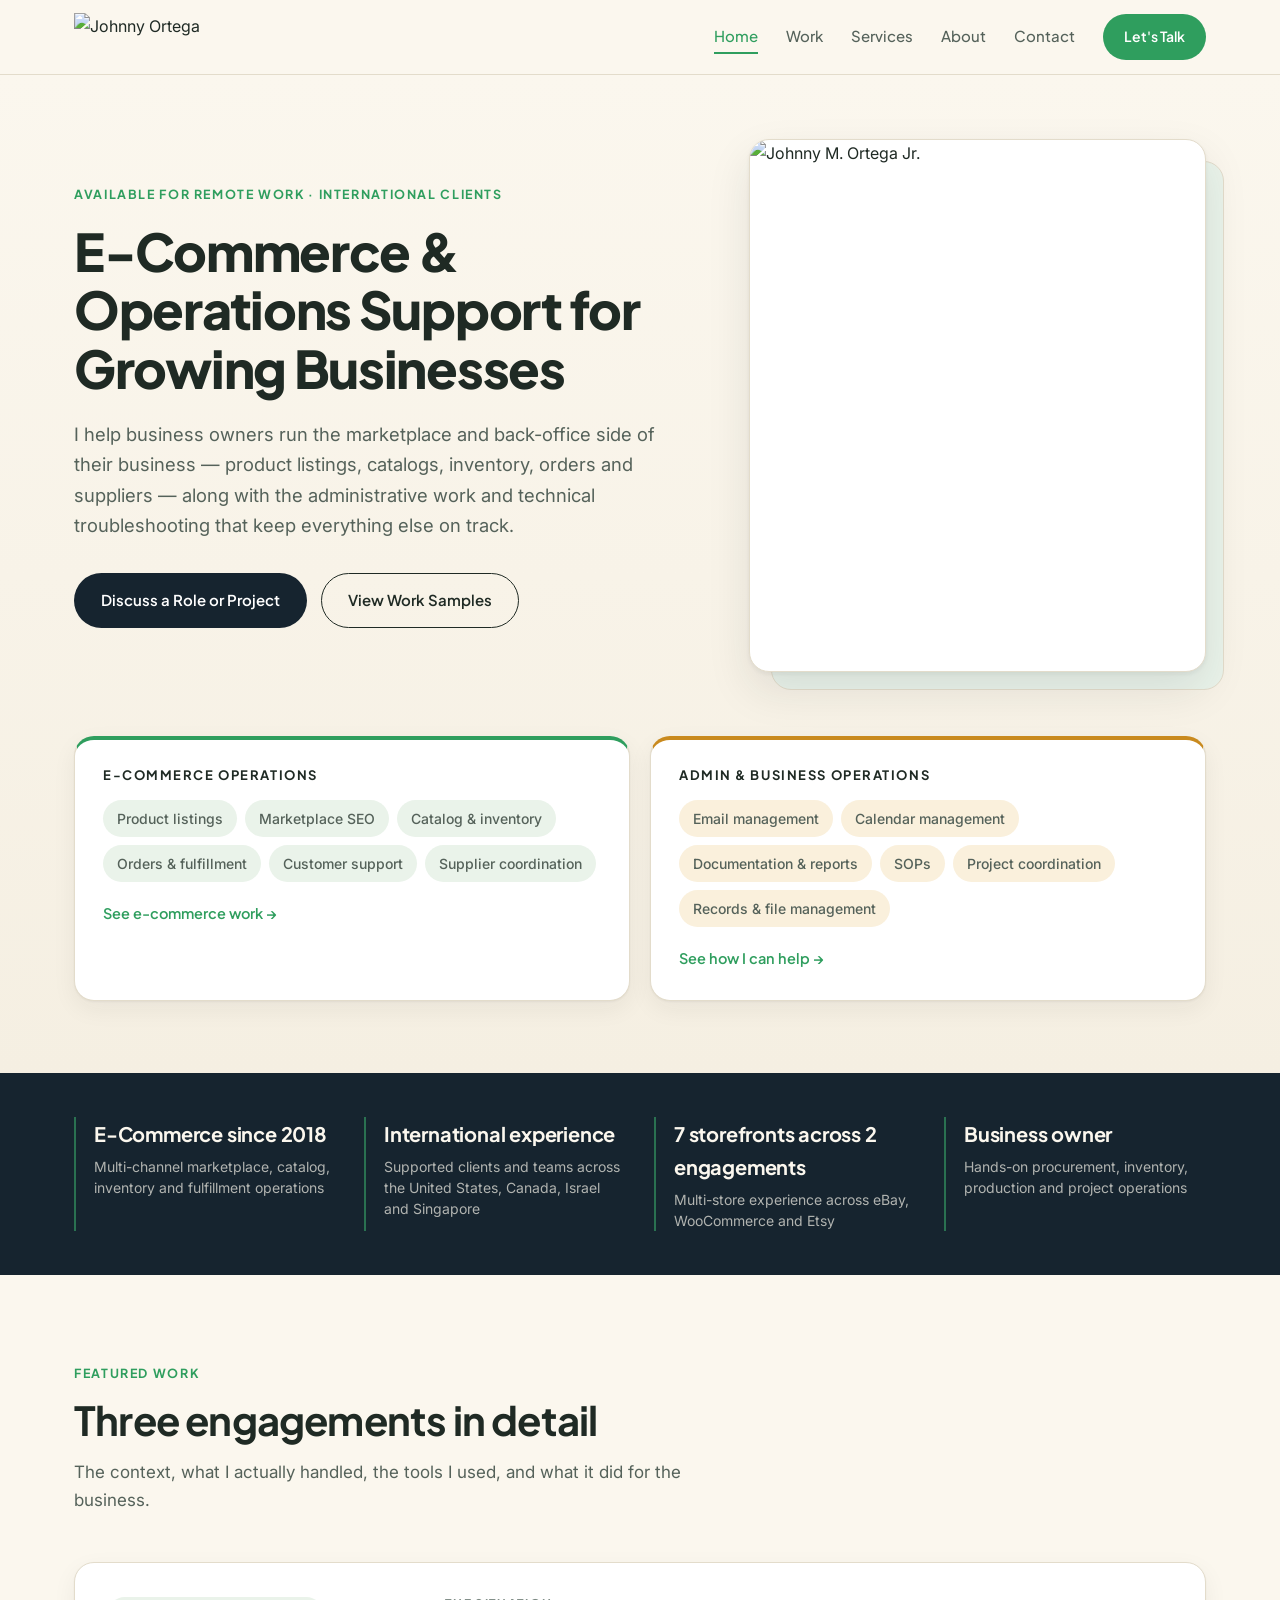
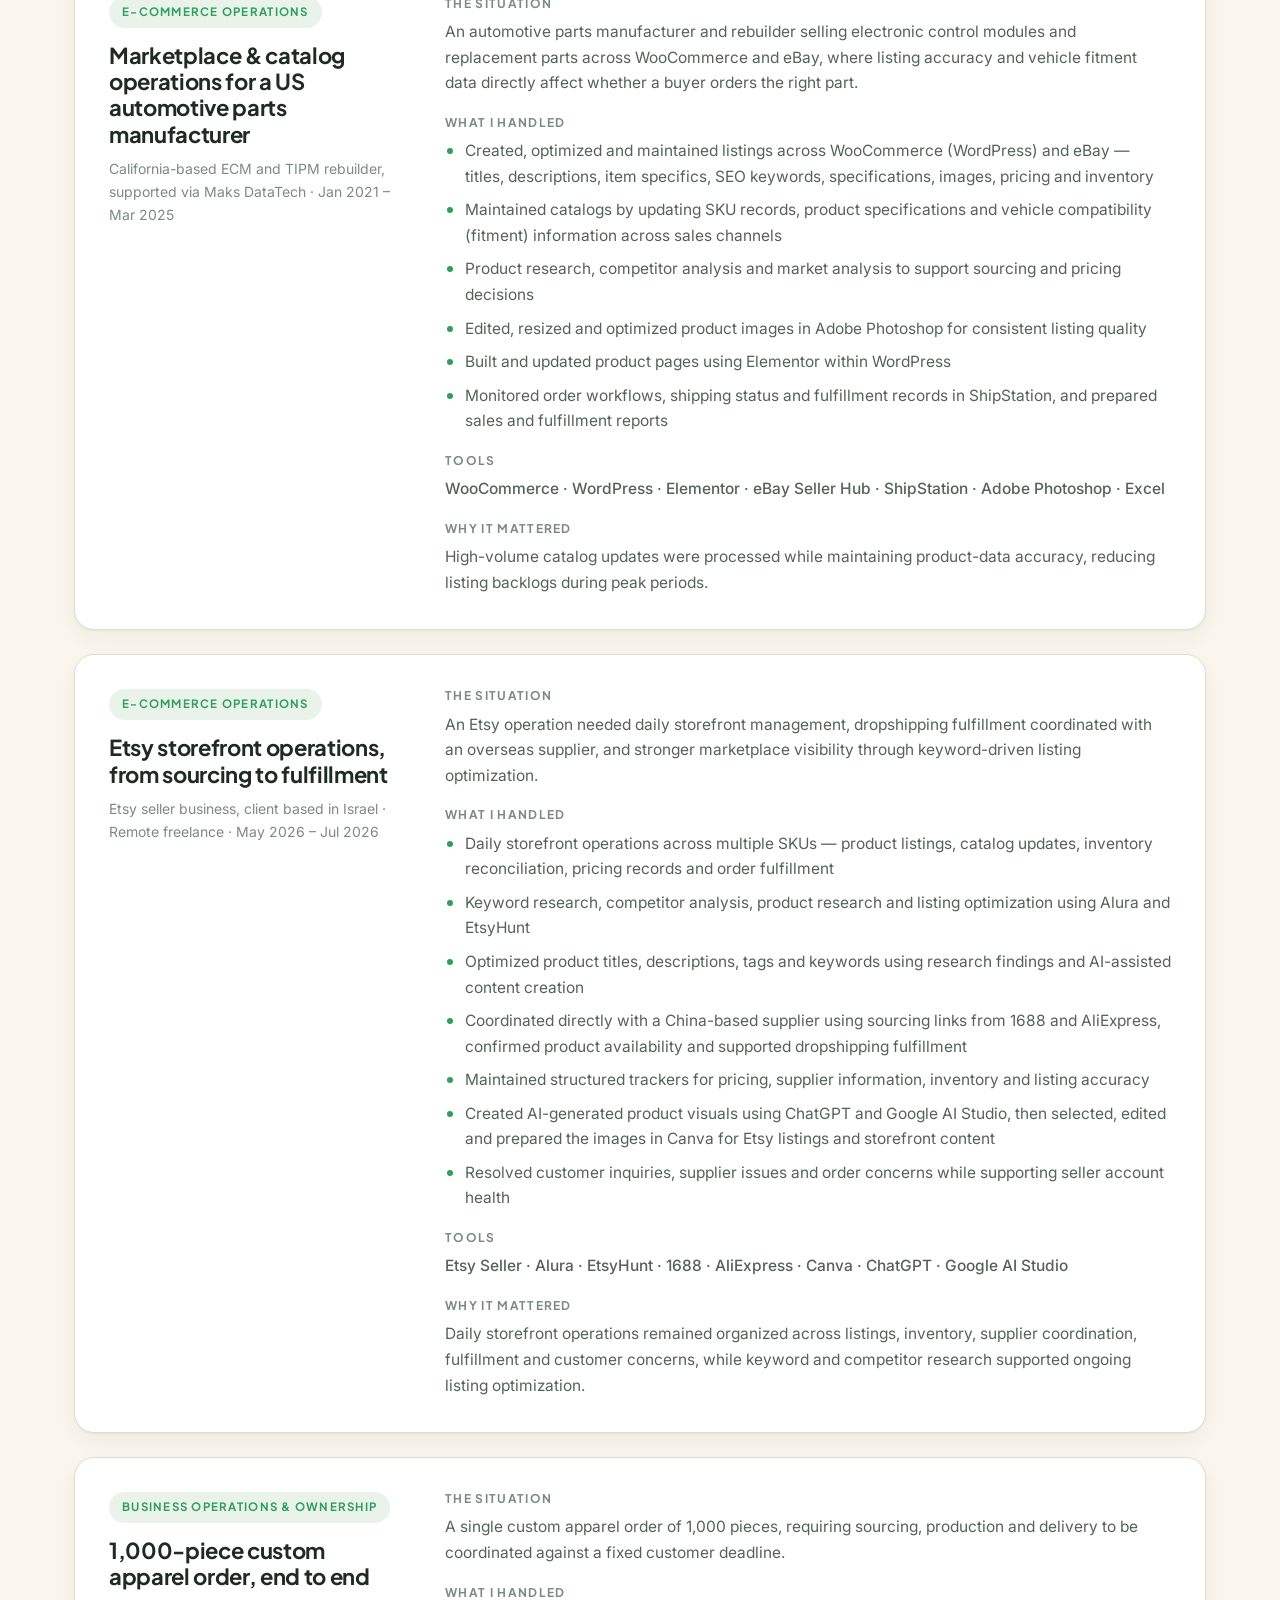
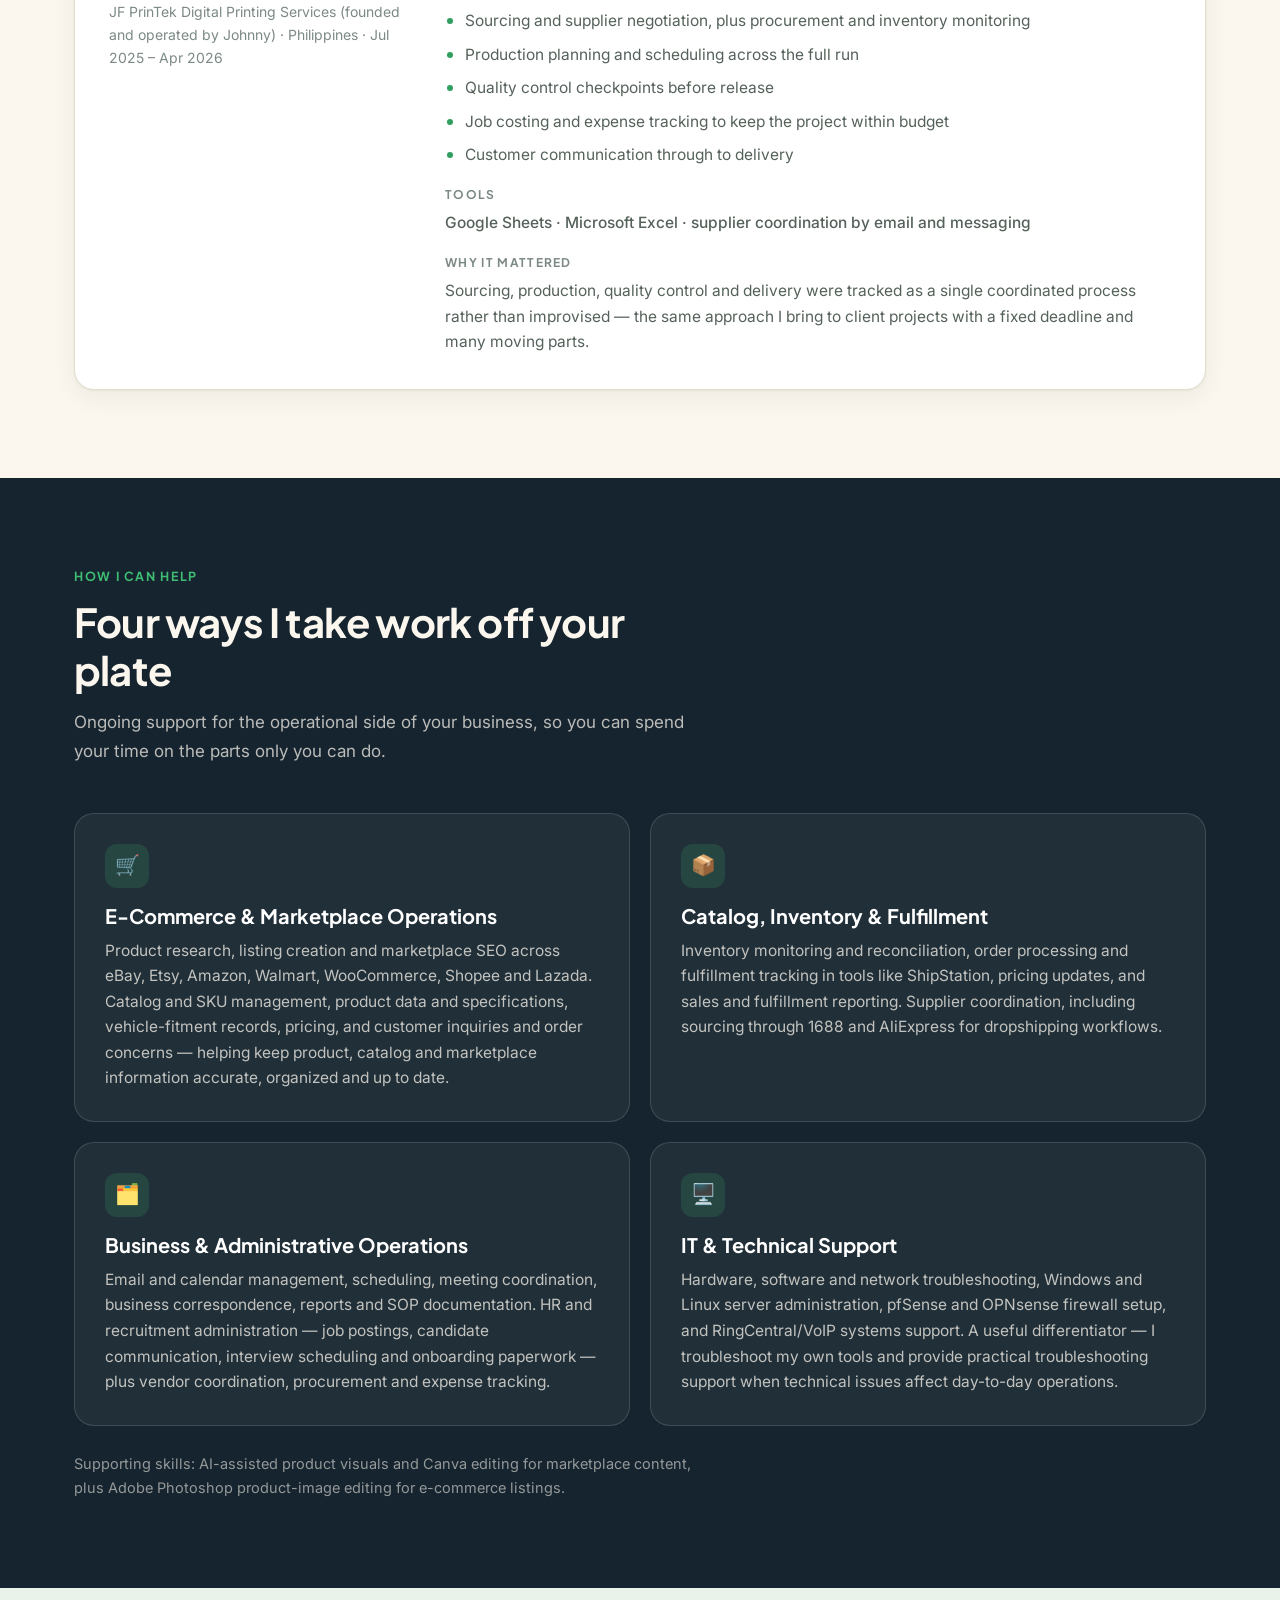
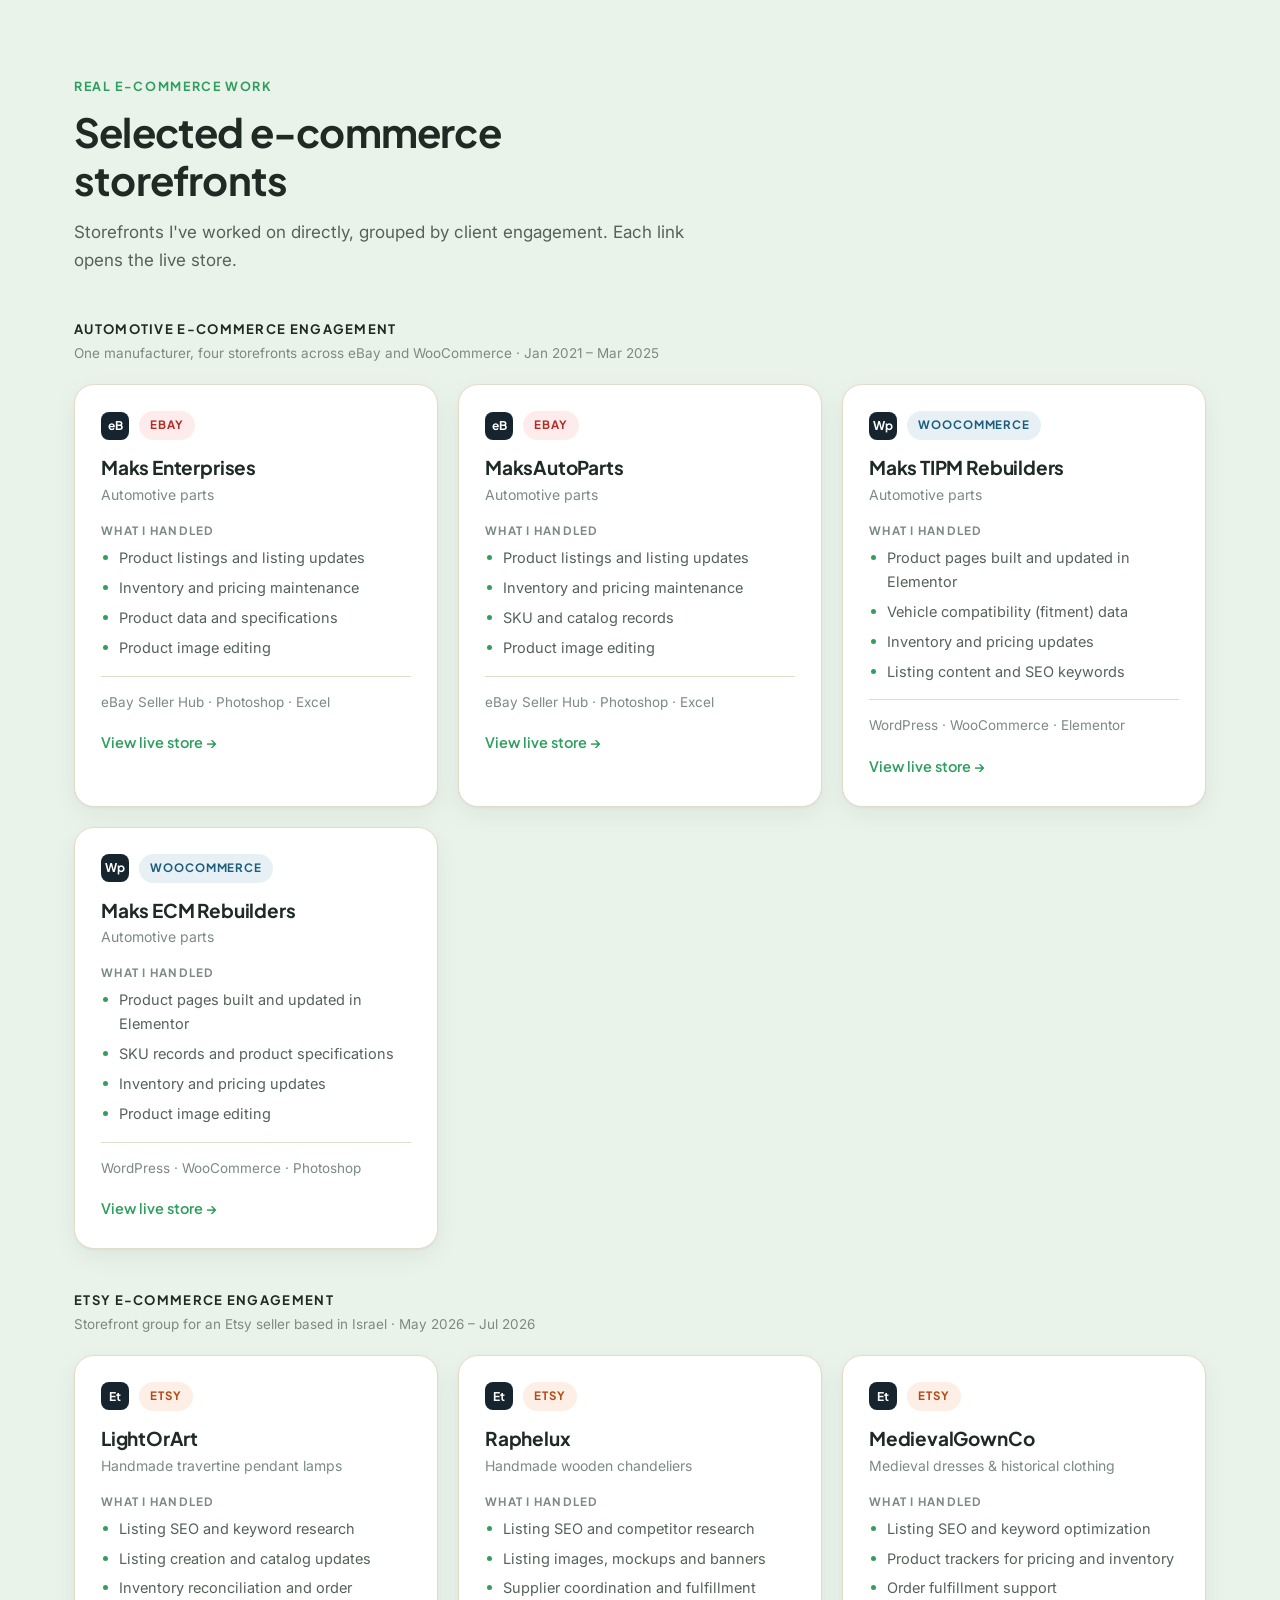
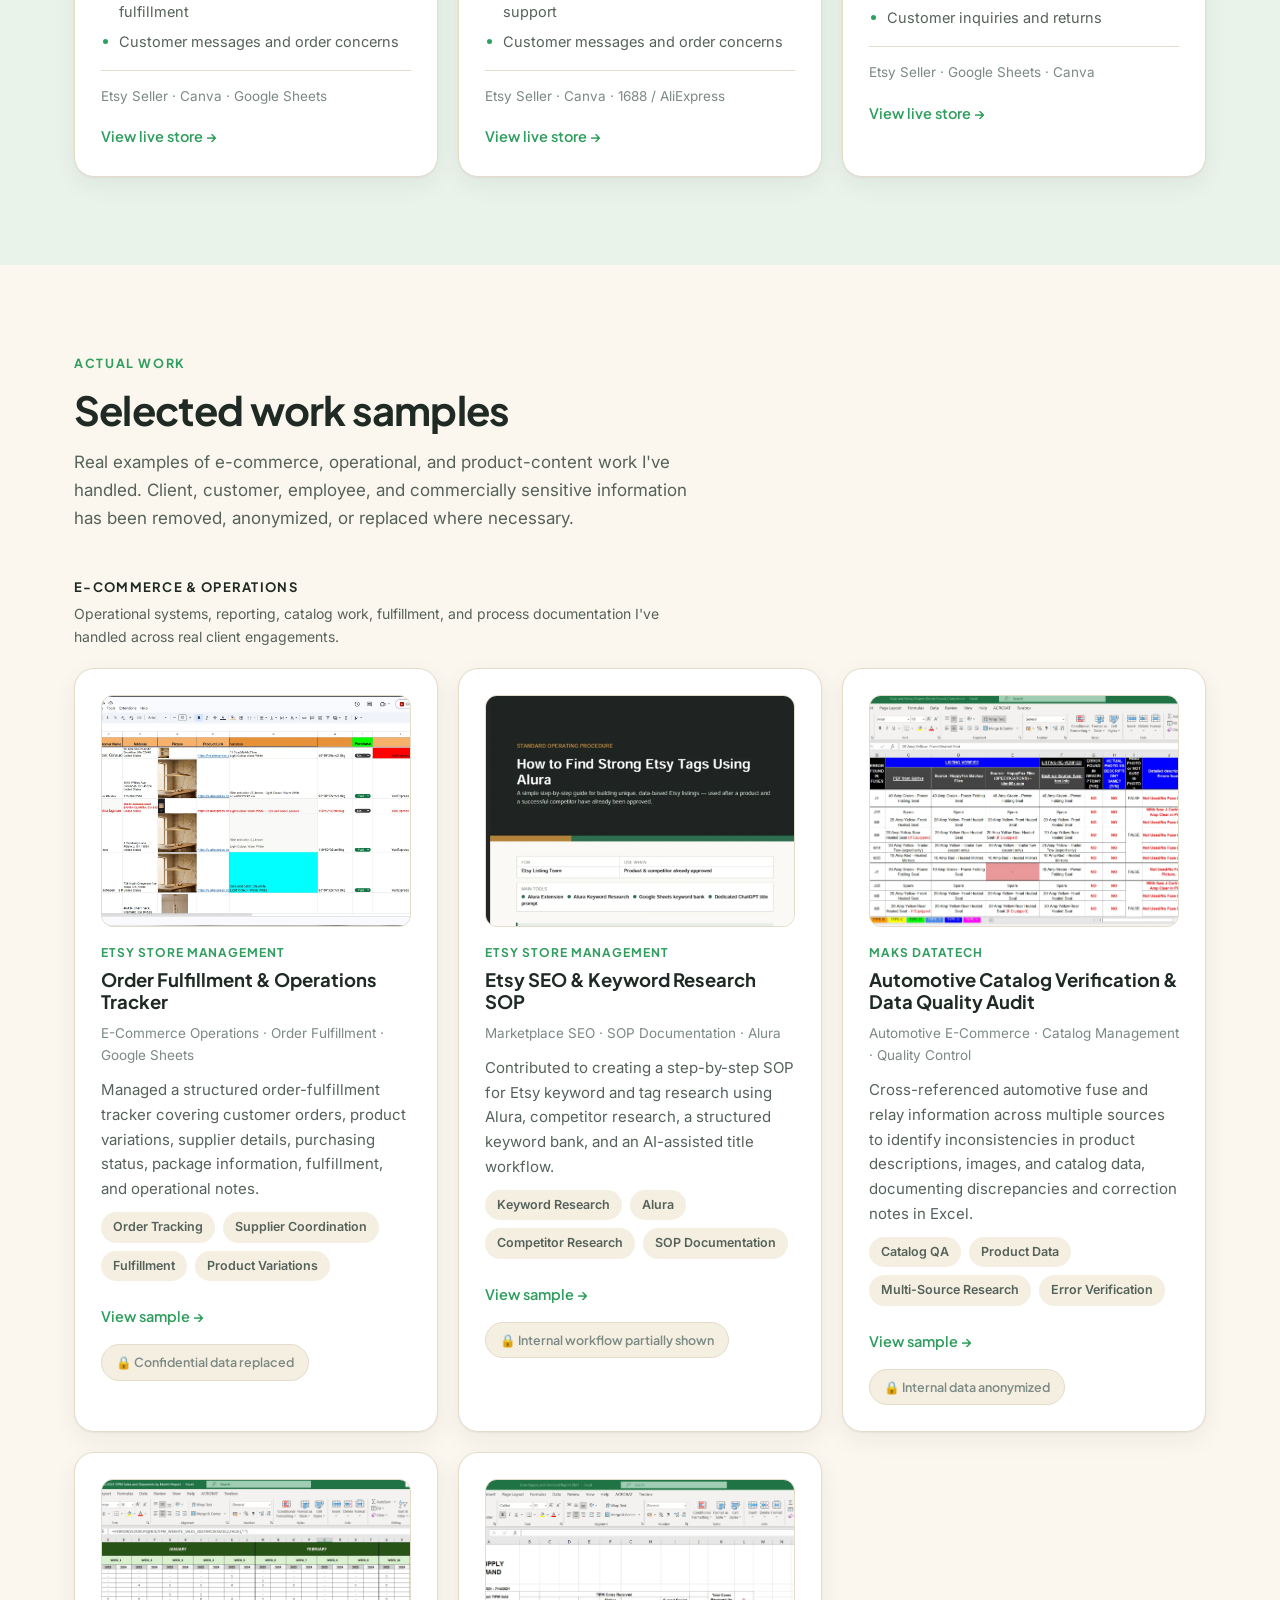
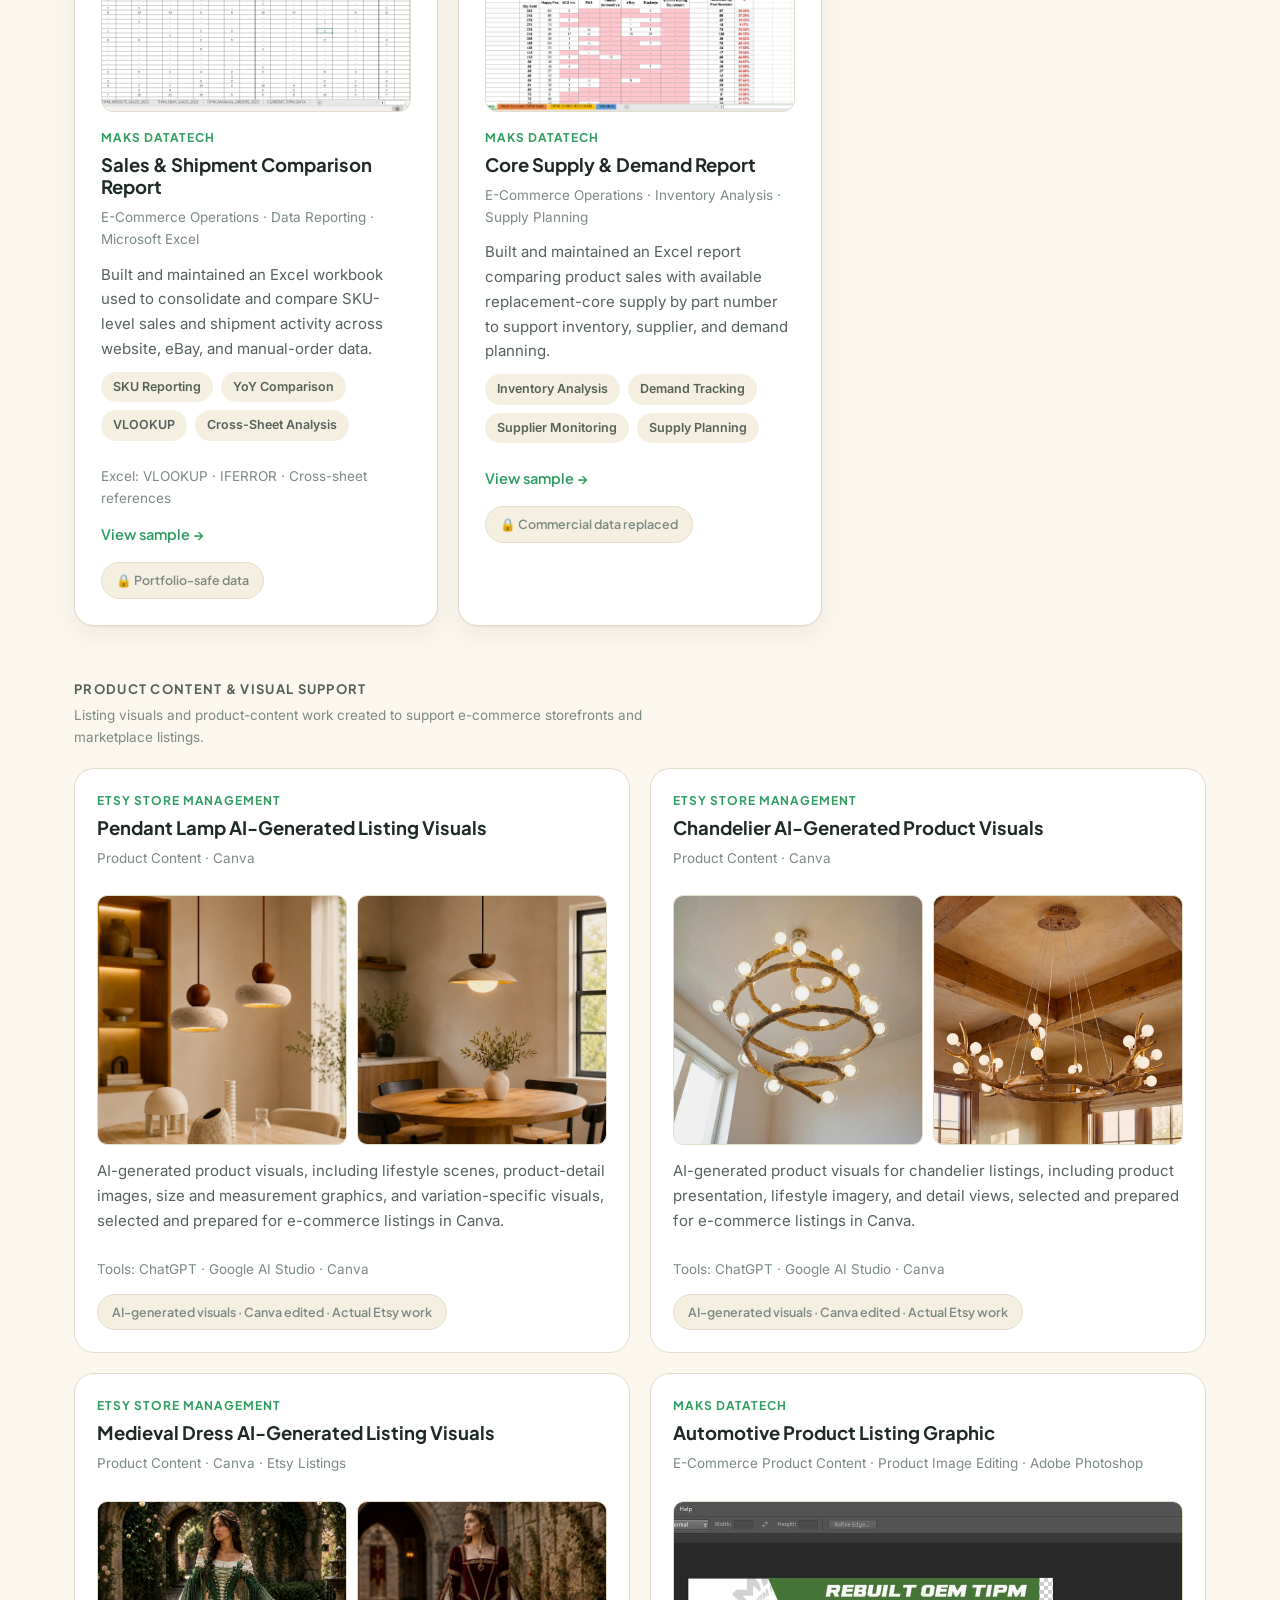
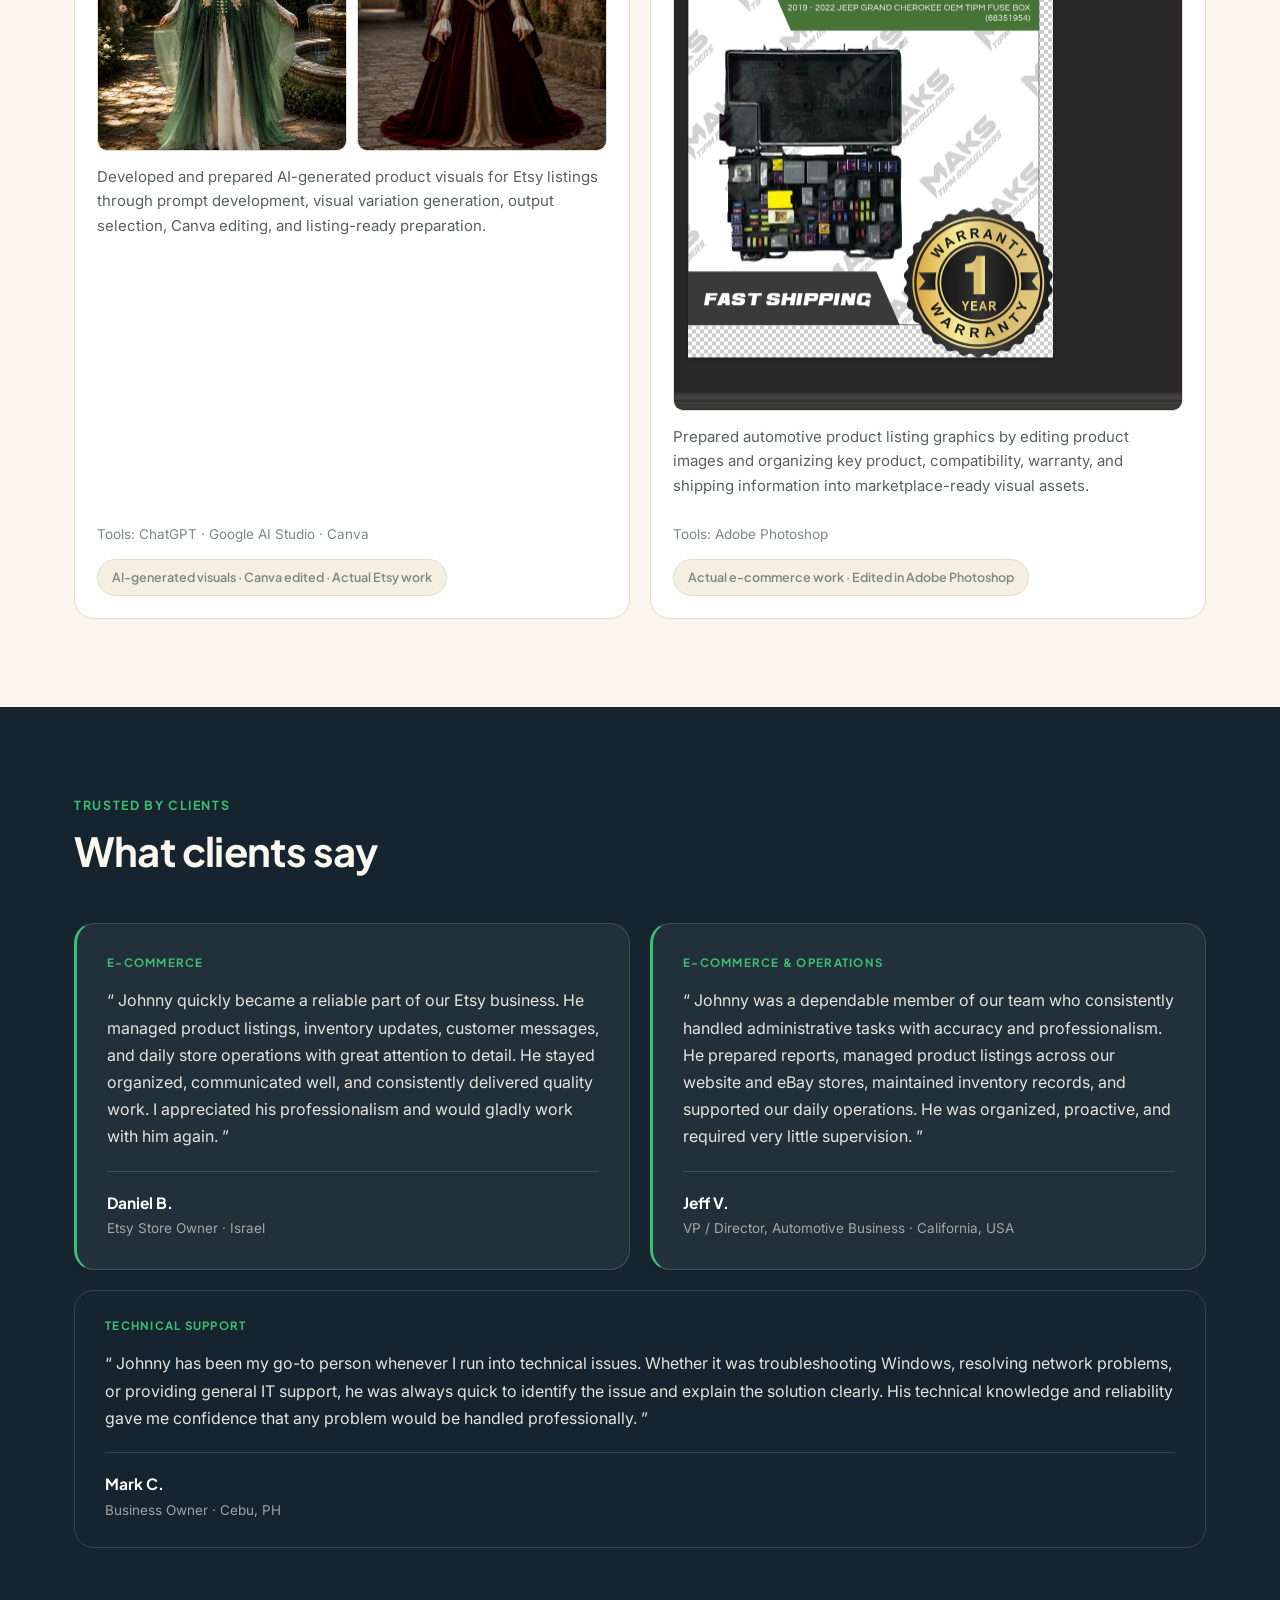
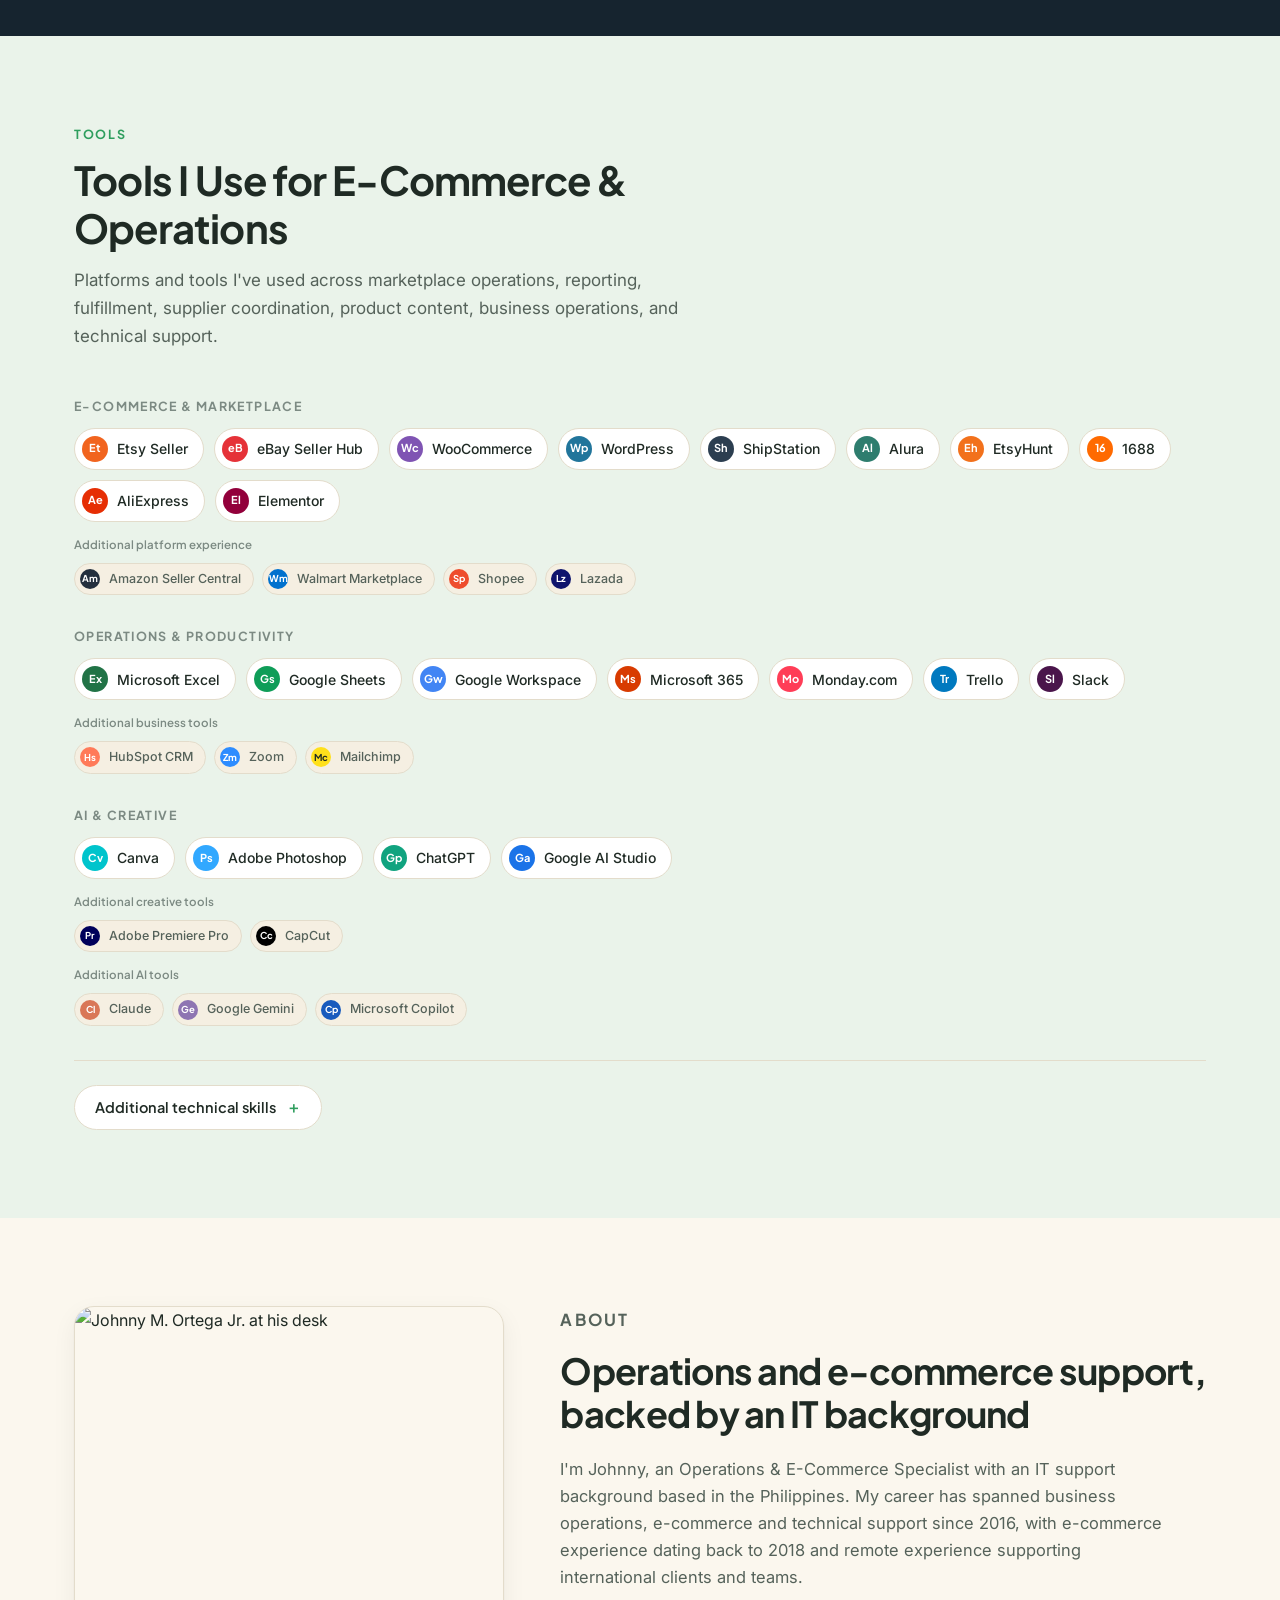
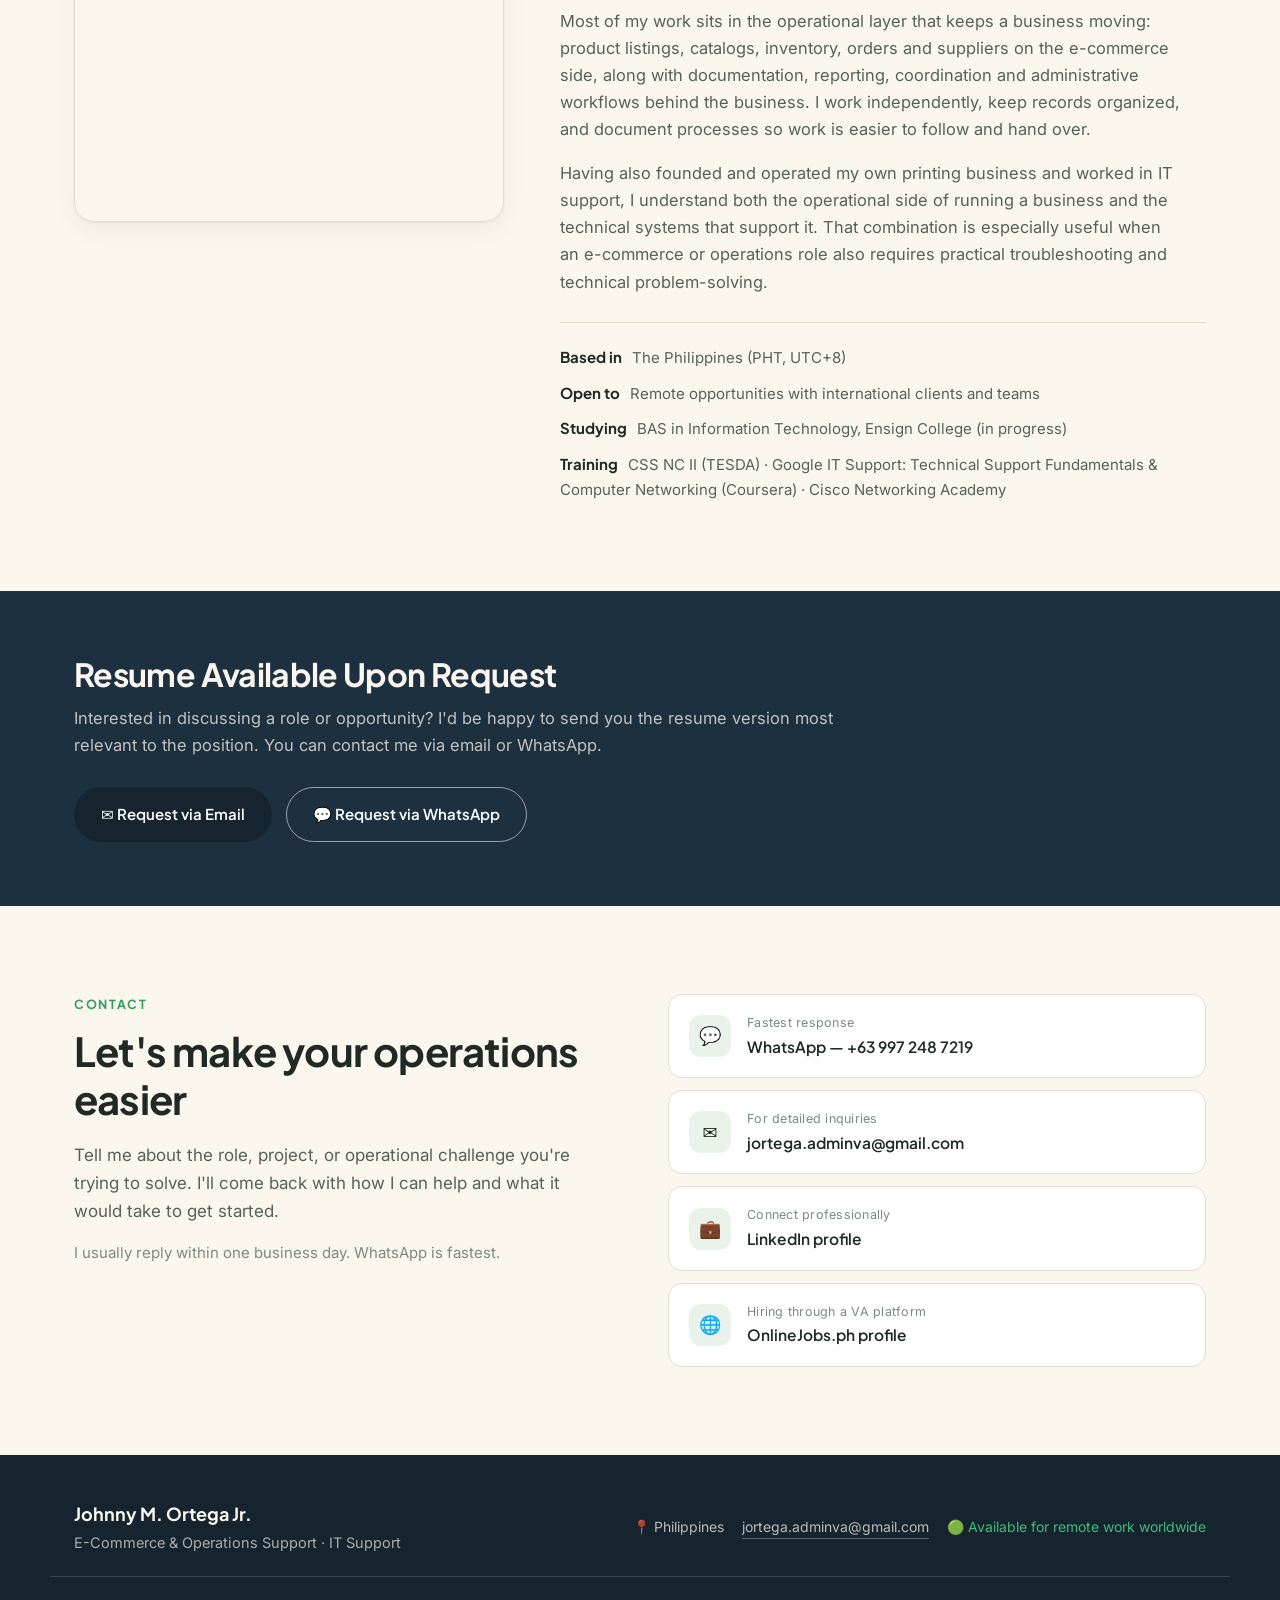
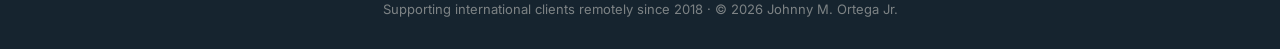
==== commit 22df9425: "Updated portfolio 08102026" ====
--- a/index.html
+++ b/index.html
@@ -977,10 +977,10 @@
     <div class="wrap">
       <div class="section-head">
         <p class="section-tag">Tools</p>
-        <h2>Tools &amp; platforms I work with</h2>
+        <h2>Tools I Use for E-Commerce &amp; Operations</h2>
         <p class="section-sub">
-          These are platforms and tools I've used across e-commerce, operations and technical
-          support. I'm also comfortable learning new systems and adapting to existing workflows.
+          Platforms and tools I've used across marketplace operations, reporting, fulfillment,
+          supplier coordination, product content, business operations, and technical support.
         </p>
       </div>
 
--- a/styles.css
+++ b/styles.css
@@ -1032,6 +1032,36 @@
   white-space:nowrap;
 }
 
+.tool-secondary-group{ margin-top:14px; }
+
+.tool-secondary-label{
+  font-family:var(--display);
+  font-size:11.5px;
+  font-weight:600;
+  color:var(--ink-faint);
+  margin-bottom:8px;
+}
+
+.tool-row-secondary{ gap:8px; }
+
+.tool-pill-compact{
+  background:var(--cream-deep);
+  border-color:var(--border);
+  padding:5px 12px 5px 5px;
+}
+
+.tool-pill-compact .badge{
+  width:20px;
+  height:20px;
+  font-size:9.5px;
+}
+
+.tool-pill-compact .label{
+  font-size:12.5px;
+  font-weight:500;
+  color:var(--ink-soft);
+}
+
 .tech-disclosure{
   margin-top:8px;
   border-top:1px solid var(--border);
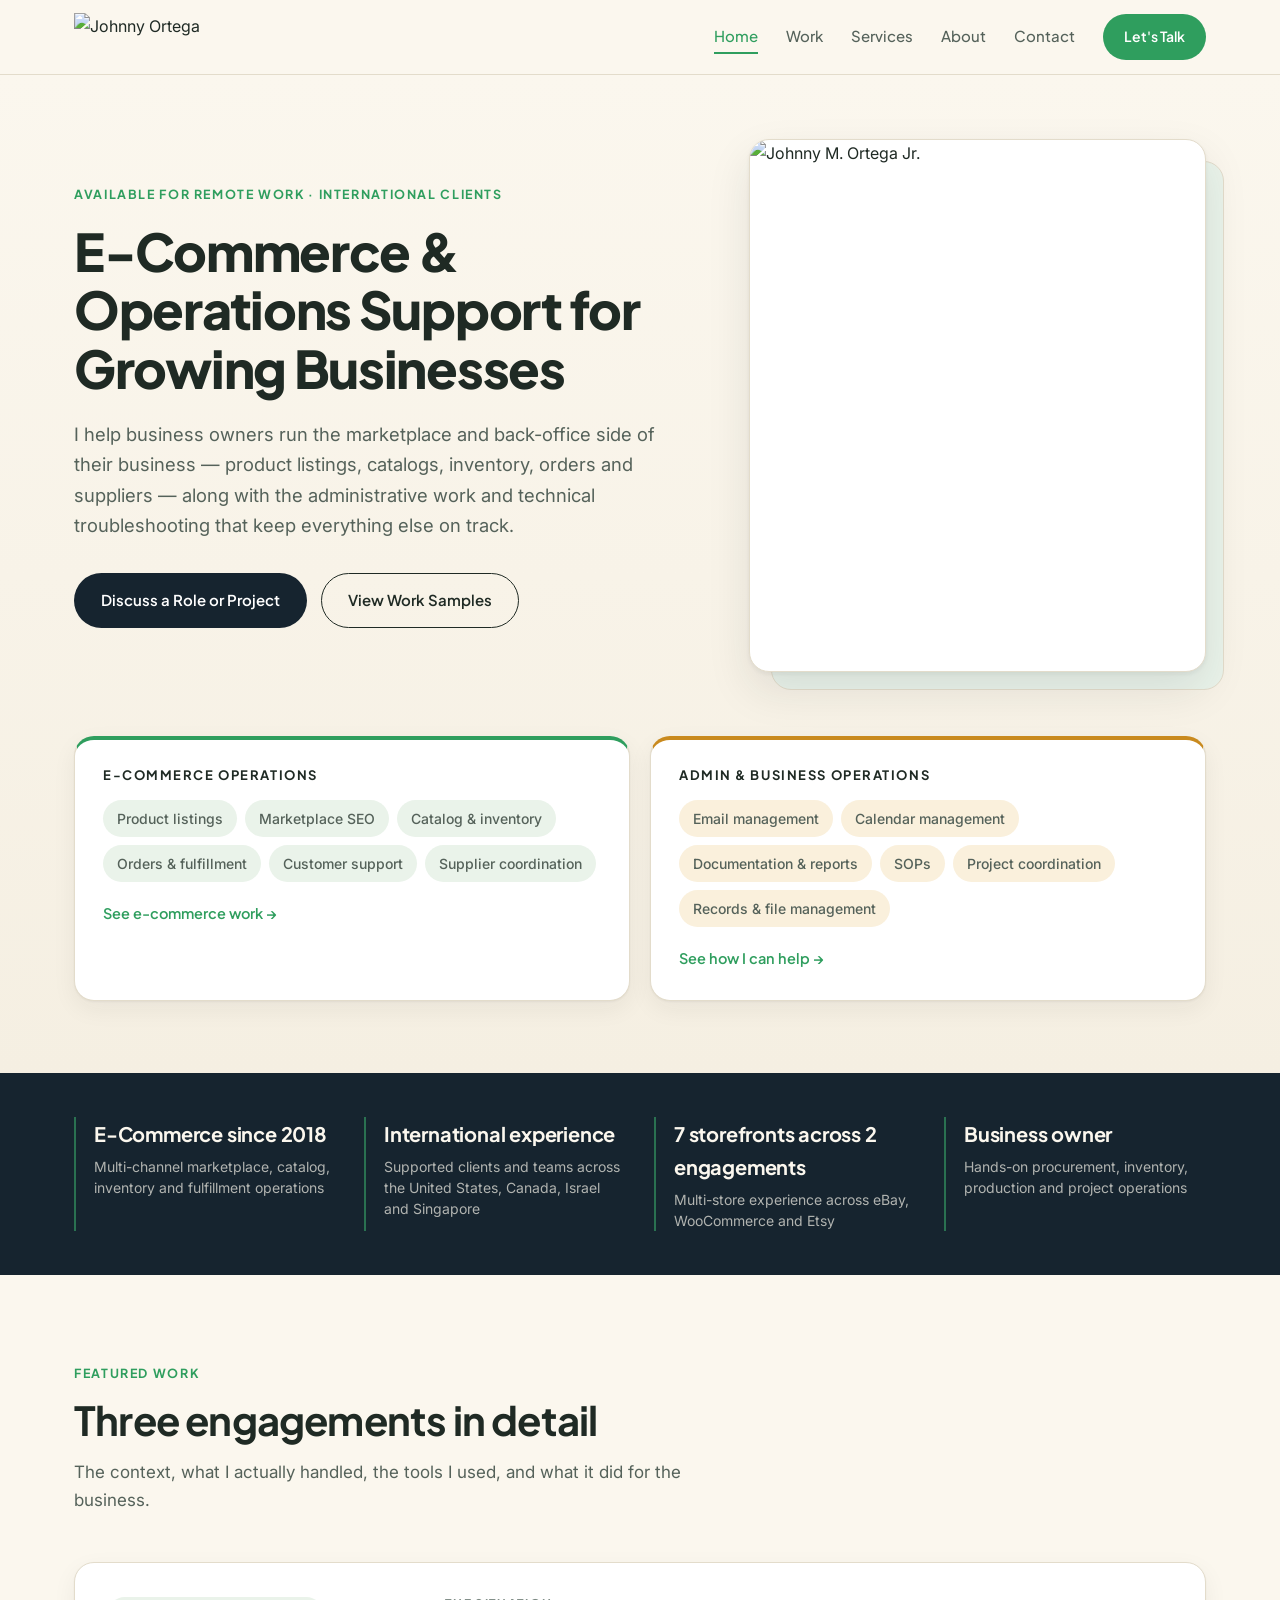
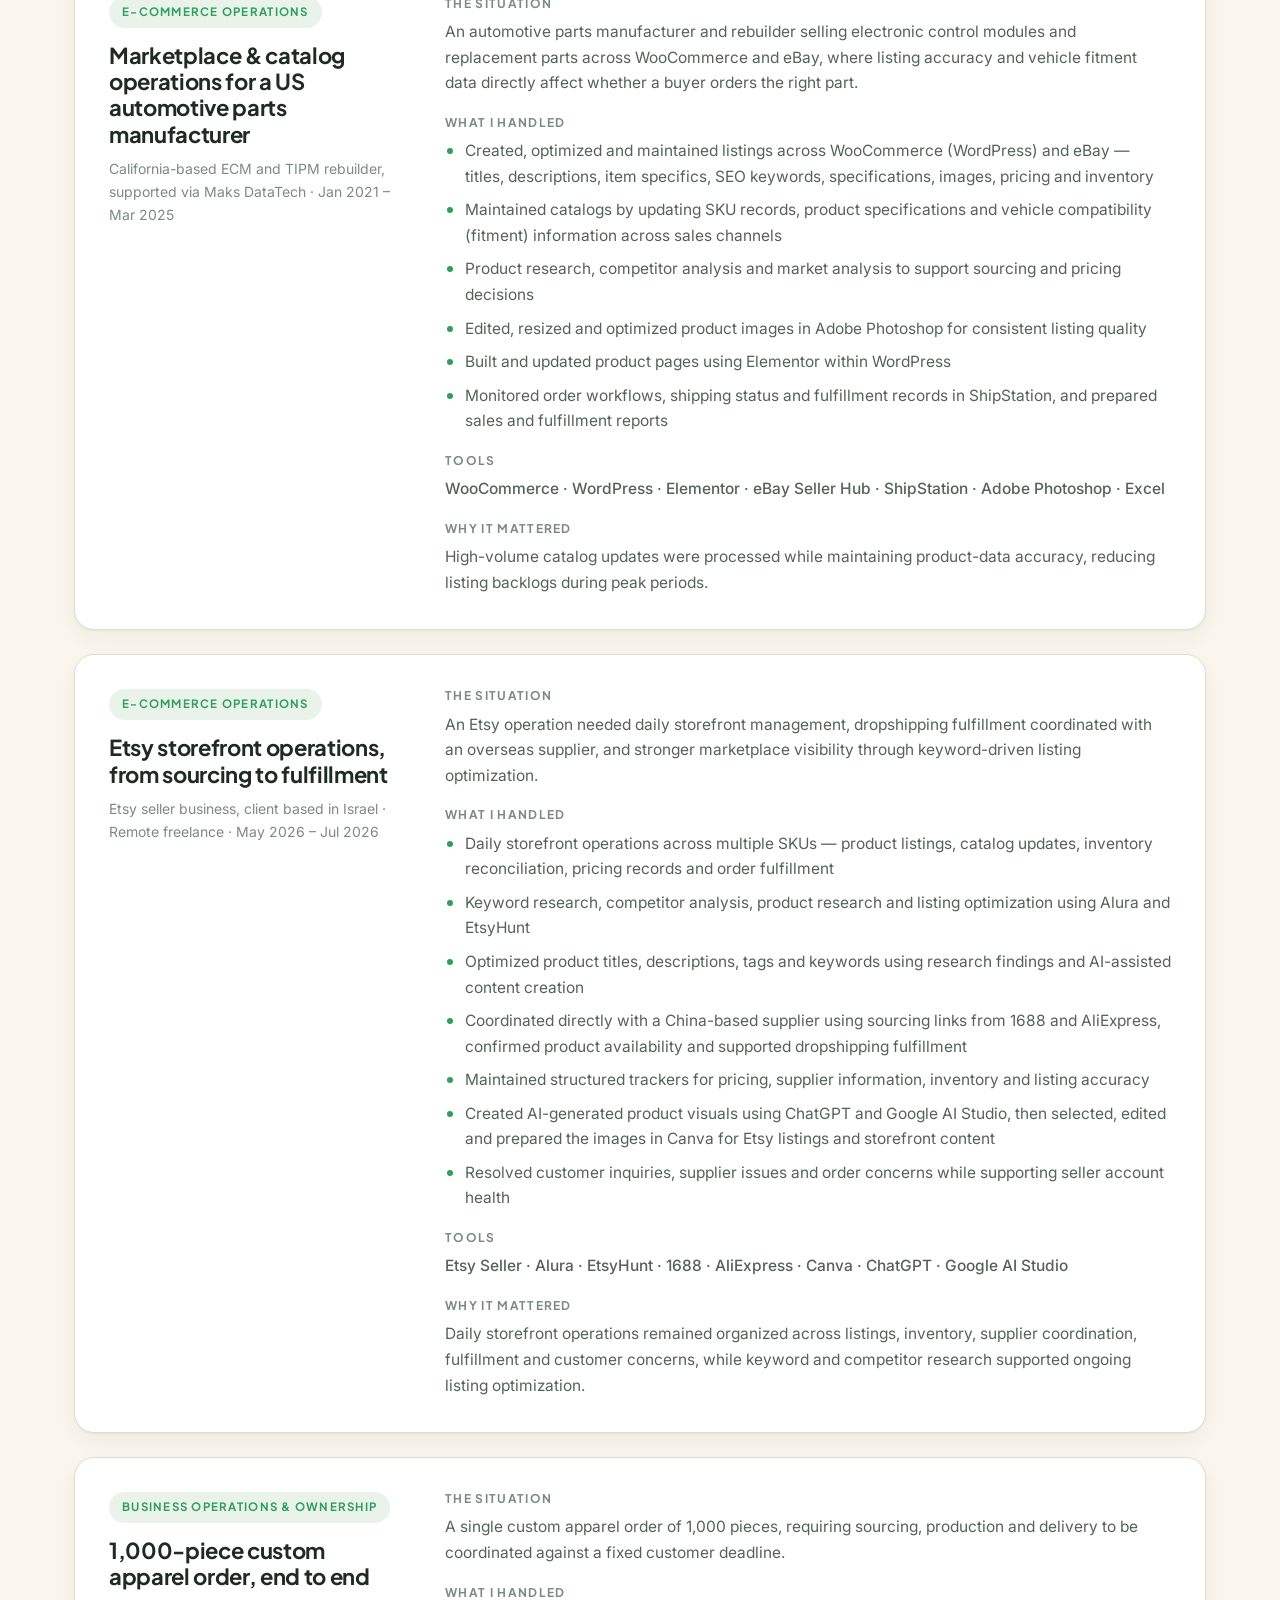
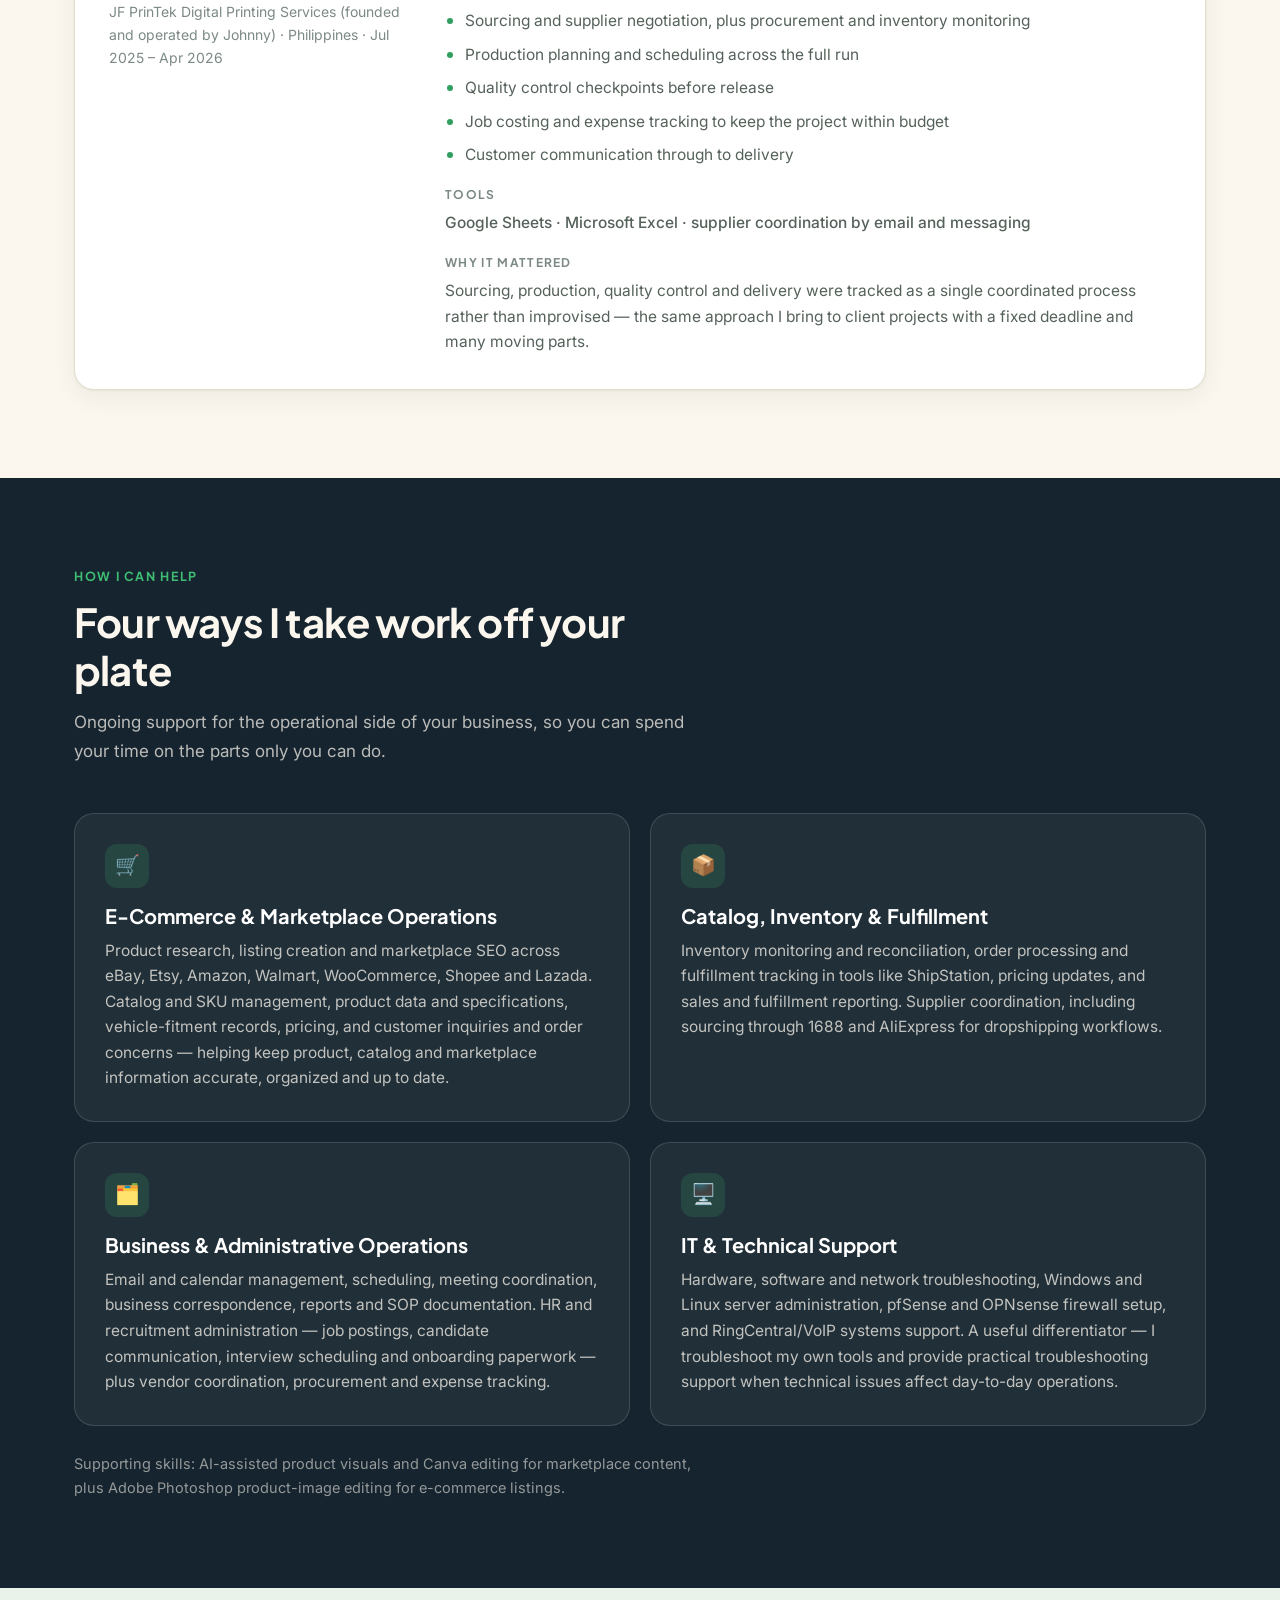
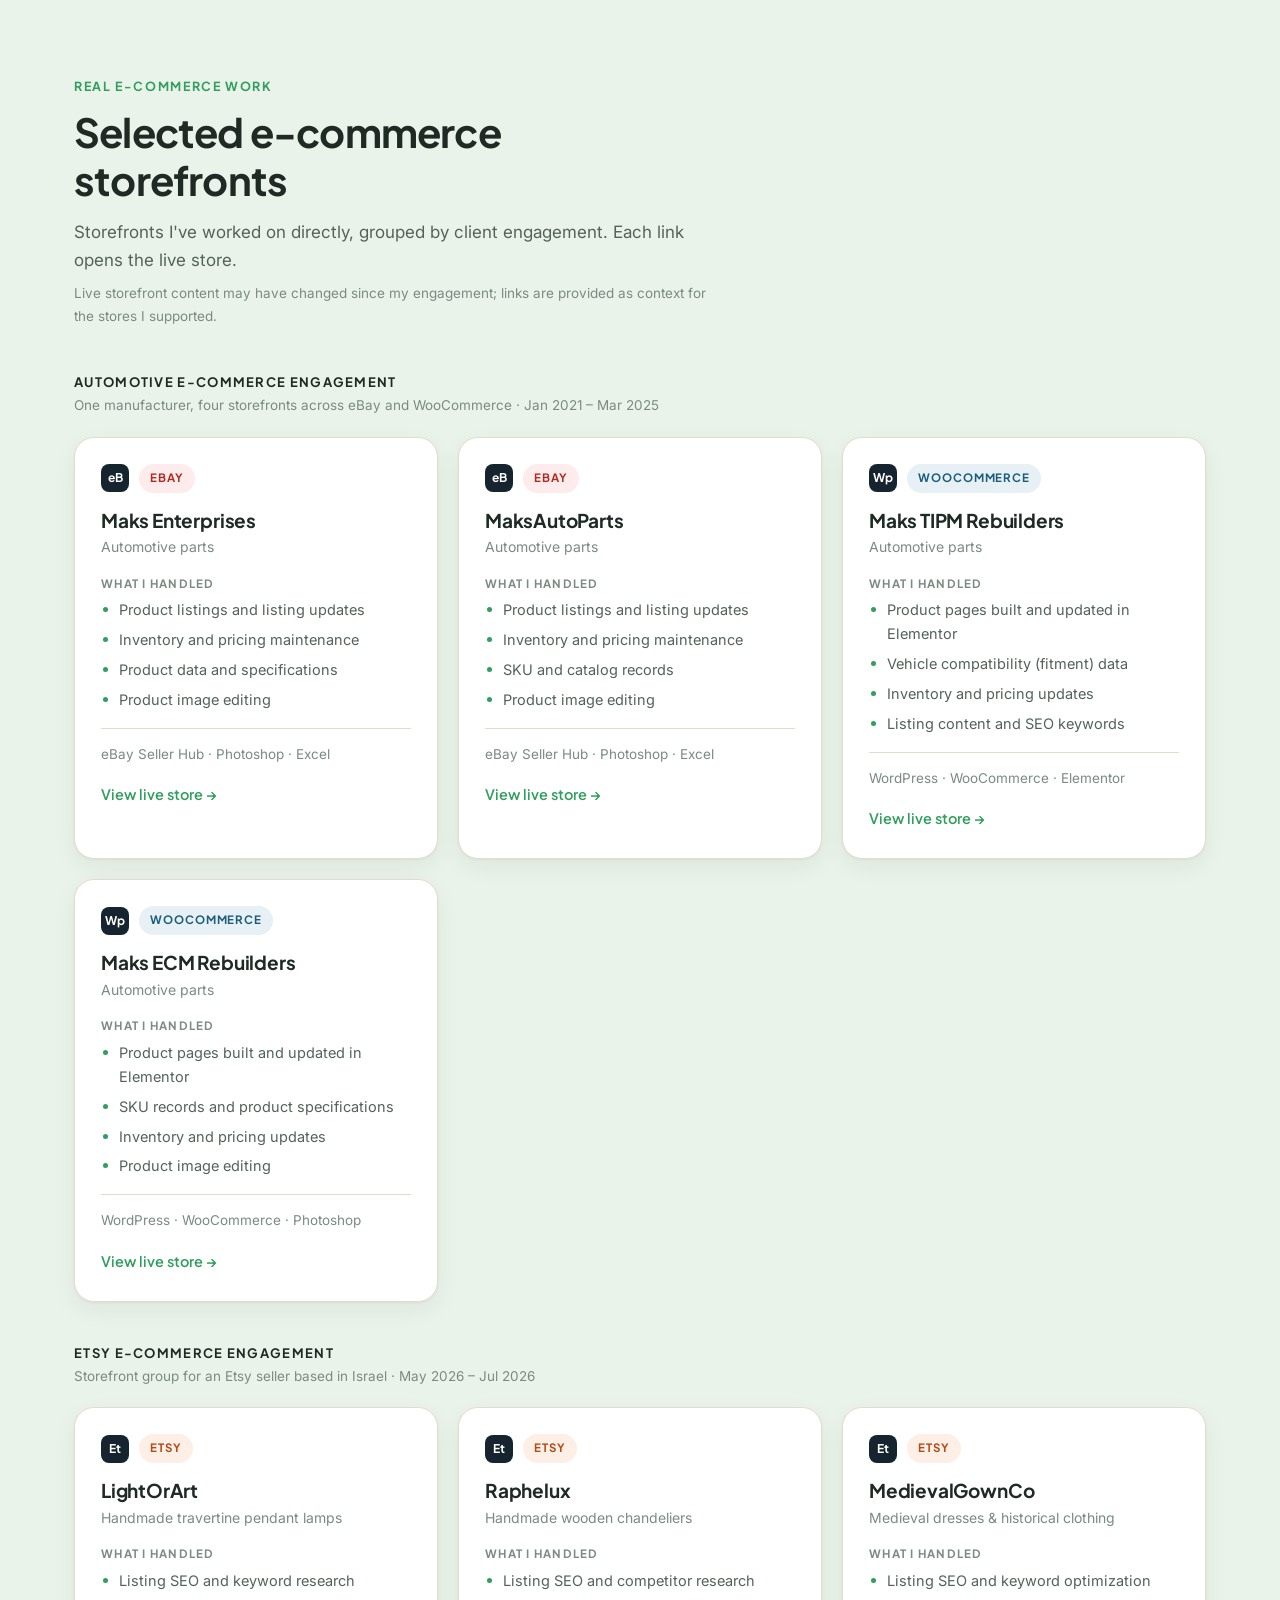
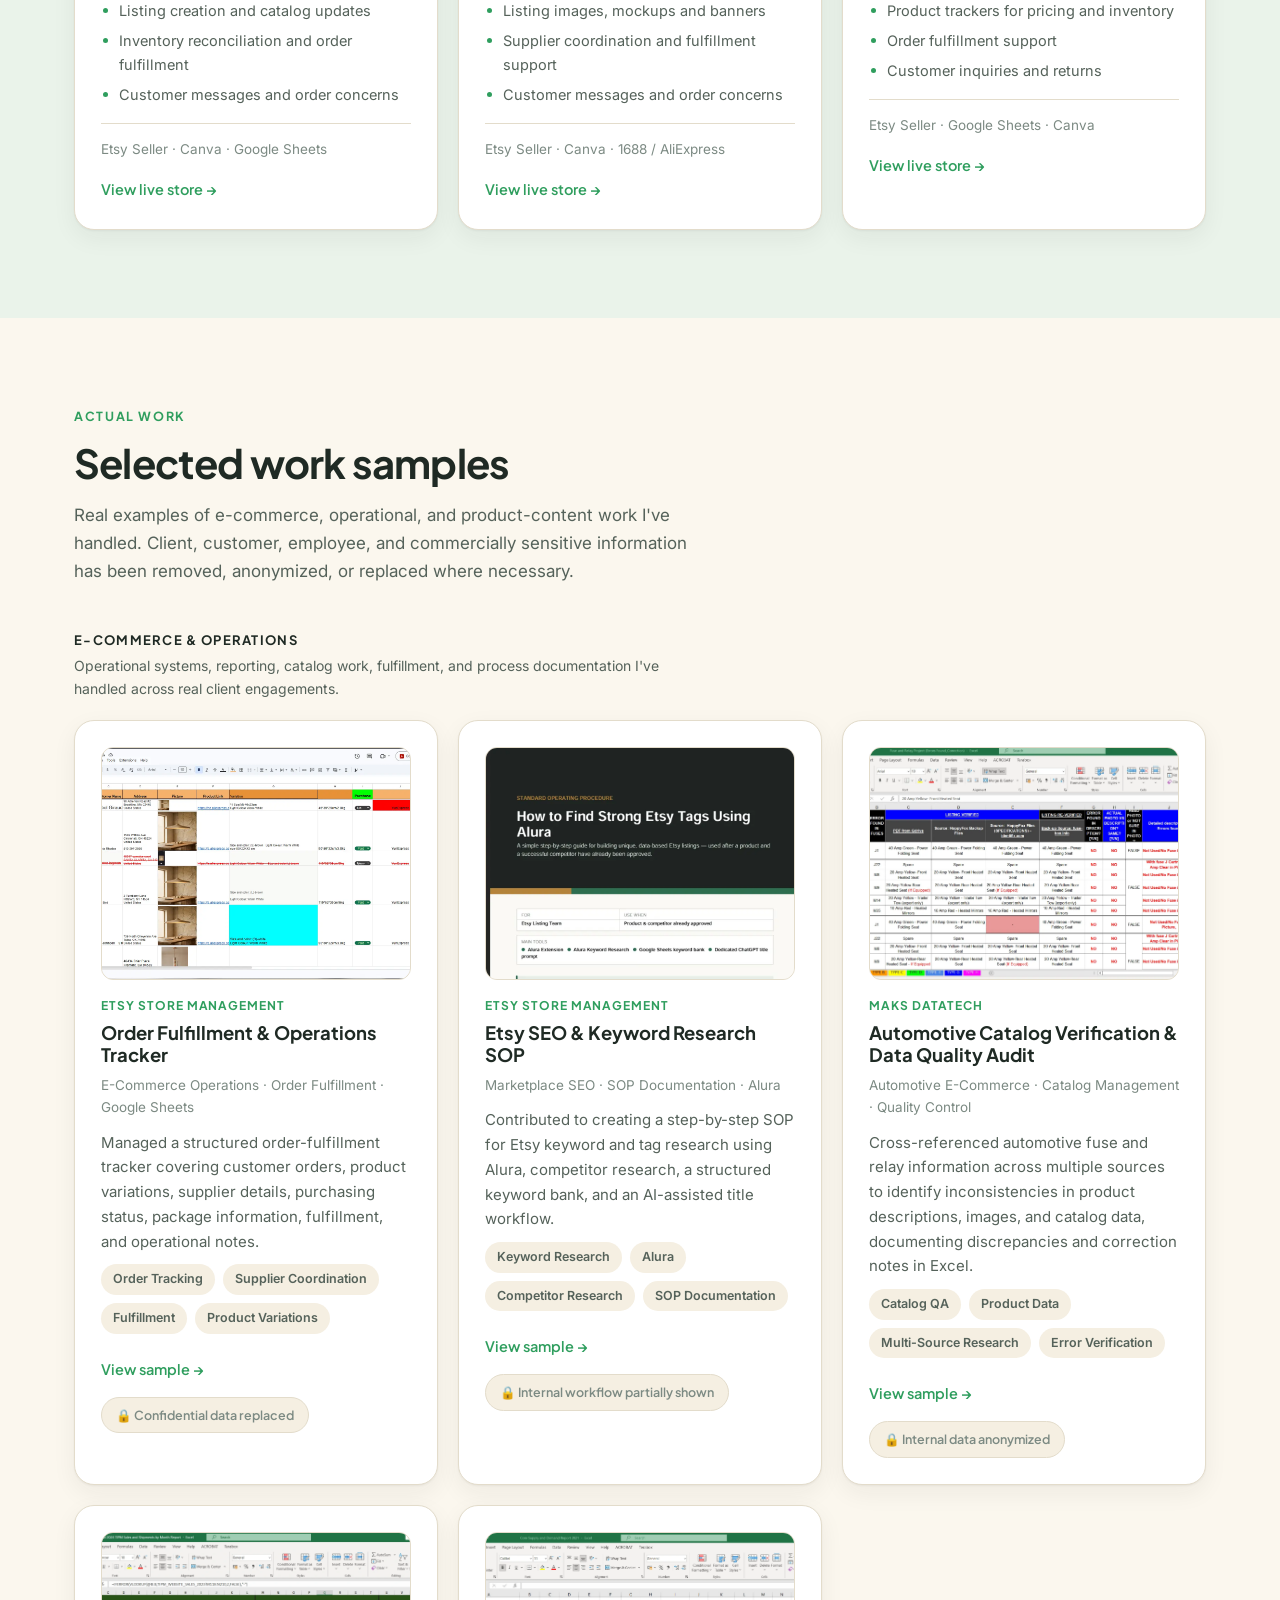
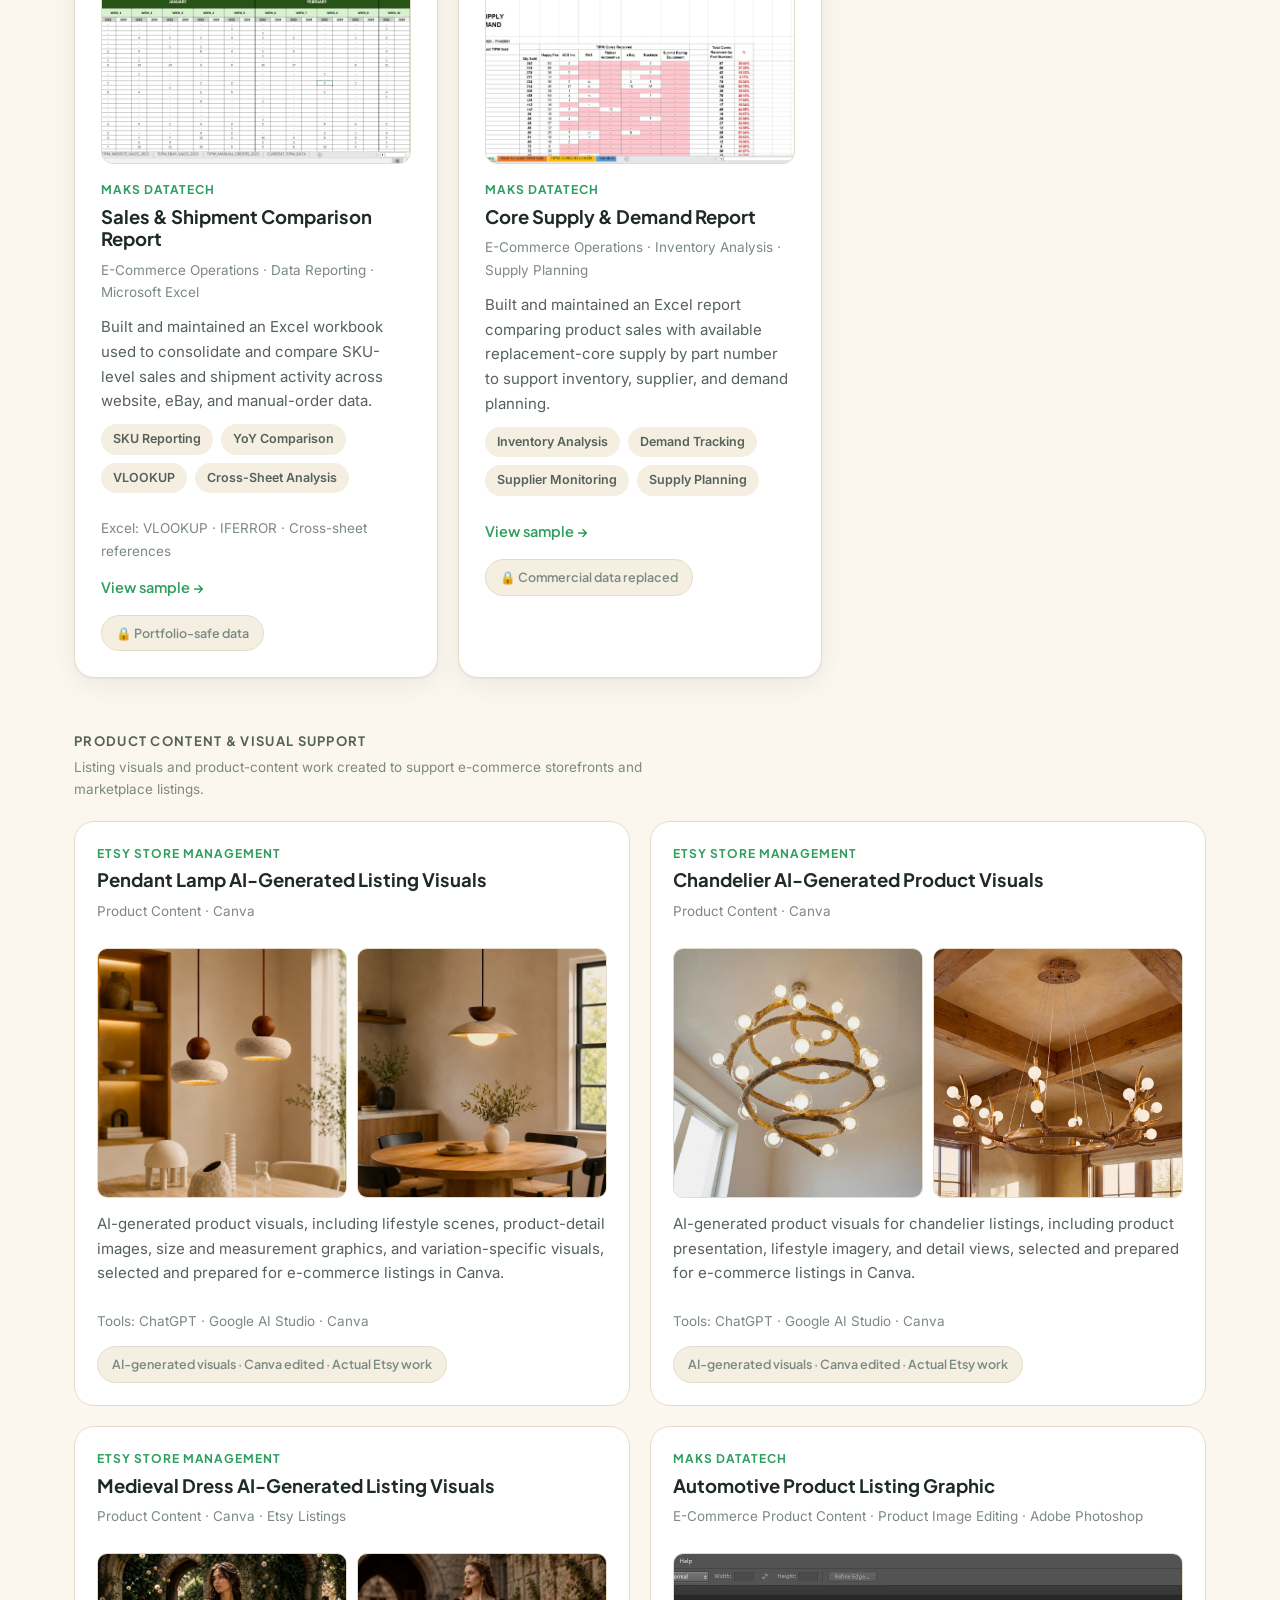
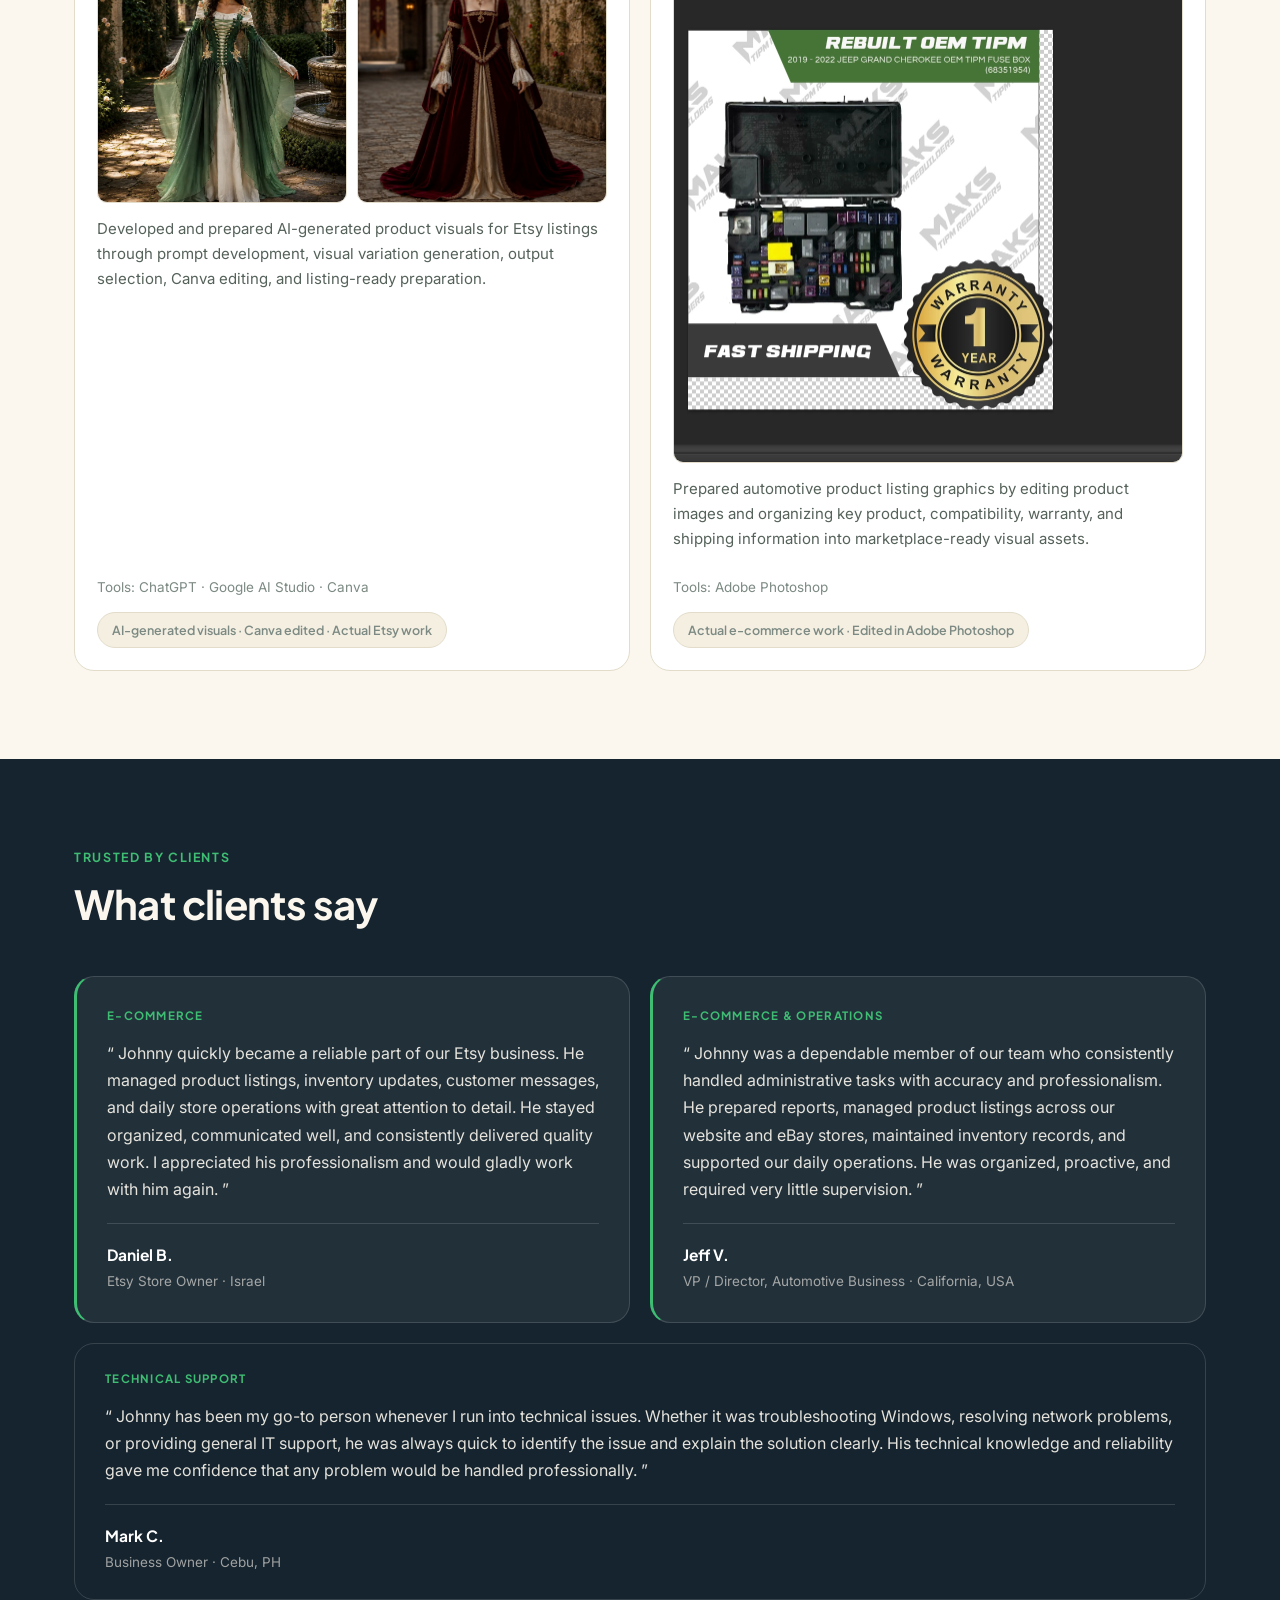
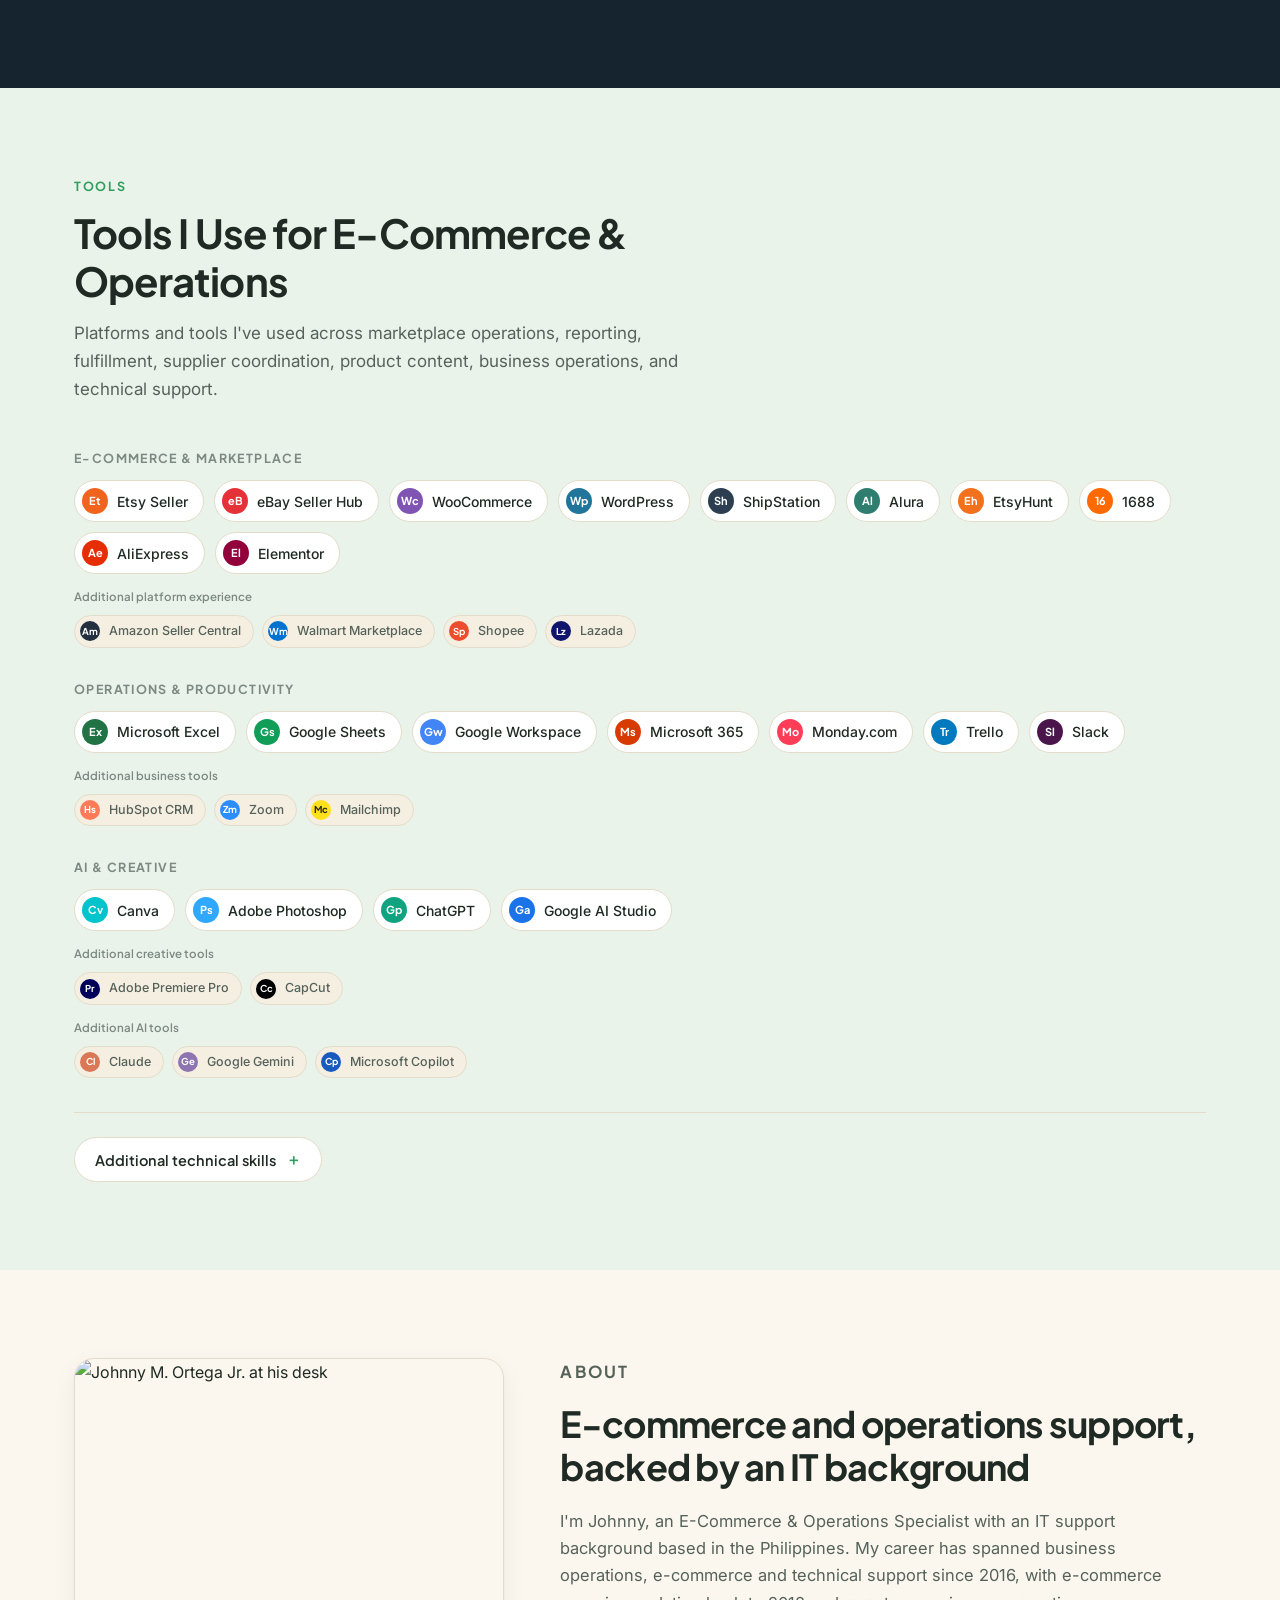
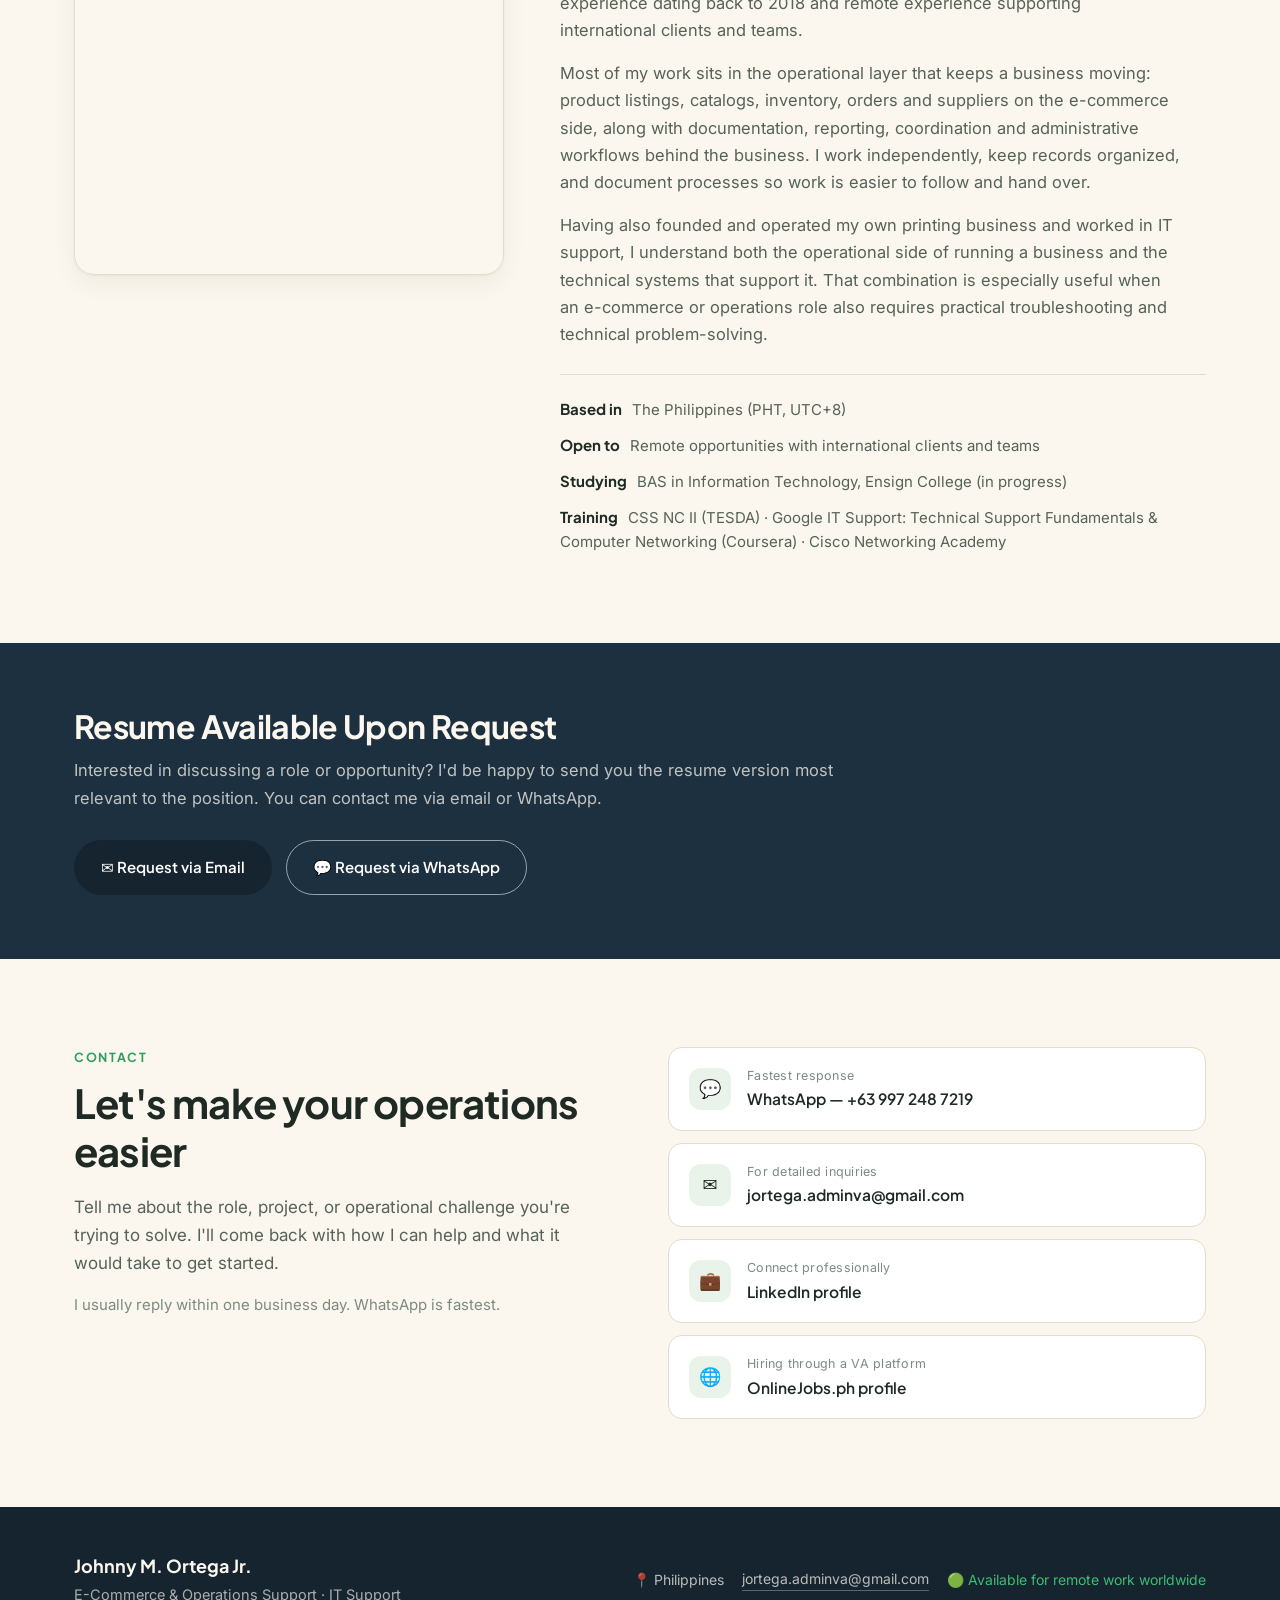
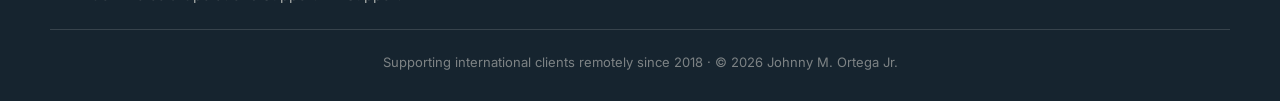
==== commit 40b40a99: "Updated portfolio 08102026" ====
--- a/index.html
+++ b/index.html
@@ -39,7 +39,10 @@
 <link rel="stylesheet"
       href="https://fonts.googleapis.com/css2?family=Plus+Jakarta+Sans:wght@400;500;600;700;800&family=Inter:wght@400;500;600&display=swap">
 
-<link rel="stylesheet" href="styles.css">
+<!-- Cache-busting: bump ?v=X.X on styles.css and script.js together (e.g. 1.1 -> 1.2)
+     whenever a CSS/JS change is deployed, so GitHub Pages / browsers fetch the new files
+     instead of a cached copy. Keep both files on the same version number. -->
+<link rel="stylesheet" href="styles.css?v=1.1">
 
 <!-- Structured data: only facts present in the resumes / site -->
 <script type="application/ld+json">
@@ -403,6 +406,9 @@
         <p class="section-sub">
           Storefronts I've worked on directly, grouped by client engagement. Each link opens the live store.
         </p>
+        <p class="section-note">
+          Live storefront content may have changed since my engagement; links are provided as context for the stores I supported.
+        </p>
       </div>
 
       <div class="store-group">
@@ -601,9 +607,7 @@
 
           <article class="sample-card">
             <a href="assets/samples/etsy/order-fulfillment-tracker.webp"
-               target="_blank"
-               rel="noopener"
-               class="sample-media"
+               class="sample-media lightbox-trigger"
                aria-label="View sanitized Etsy order fulfillment and operations tracker">
               <img src="assets/samples/etsy/order-fulfillment-tracker.webp"
                    alt="Sanitized Etsy order fulfillment and operations tracker in Google Sheets"
@@ -624,17 +628,13 @@
               <li>Product Variations</li>
             </ul>
             <a href="assets/samples/etsy/order-fulfillment-tracker.webp"
-               target="_blank"
-               rel="noopener"
-               class="sample-link">View sample &rarr;</a>
+               class="sample-link lightbox-trigger">View sample &rarr;</a>
             <p class="sample-privacy">🔒 Confidential data replaced</p>
           </article>
 
           <article class="sample-card">
             <a href="assets/samples/etsy/etsy-seo-sop.webp"
-               target="_blank"
-               rel="noopener"
-               class="sample-media"
+               class="sample-media lightbox-trigger"
                aria-label="View sanitized Etsy SEO and keyword research SOP">
               <img src="assets/samples/etsy/etsy-seo-sop.webp"
                    alt="Sanitized Etsy SEO and keyword research SOP"
@@ -654,17 +654,13 @@
               <li>SOP Documentation</li>
             </ul>
             <a href="assets/samples/etsy/etsy-seo-sop.webp"
-               target="_blank"
-               rel="noopener"
-               class="sample-link">View sample &rarr;</a>
+               class="sample-link lightbox-trigger">View sample &rarr;</a>
             <p class="sample-privacy">🔒 Internal workflow partially shown</p>
           </article>
 
           <article class="sample-card">
             <a href="assets/samples/maks/catalog-verification.webp"
-               target="_blank"
-               rel="noopener"
-               class="sample-media"
+               class="sample-media lightbox-trigger"
                aria-label="View sanitized automotive catalog verification and data quality audit">
               <img src="assets/samples/maks/catalog-verification.webp"
                    alt="Sanitized automotive catalog verification and data quality audit in Microsoft Excel"
@@ -685,17 +681,13 @@
               <li>Error Verification</li>
             </ul>
             <a href="assets/samples/maks/catalog-verification.webp"
-               target="_blank"
-               rel="noopener"
-               class="sample-link">View sample &rarr;</a>
+               class="sample-link lightbox-trigger">View sample &rarr;</a>
             <p class="sample-privacy">🔒 Internal data anonymized</p>
           </article>
 
           <article class="sample-card">
             <a href="assets/samples/maks/sales-shipment-report.webp"
-               target="_blank"
-               rel="noopener"
-               class="sample-media"
+               class="sample-media lightbox-trigger"
                aria-label="View sanitized sales and shipment comparison report">
               <img src="assets/samples/maks/sales-shipment-report.webp"
                    alt="Sanitized sales and shipment comparison report in Microsoft Excel"
@@ -716,17 +708,13 @@
             </ul>
             <p class="sample-tools">Excel: VLOOKUP &middot; IFERROR &middot; Cross-sheet references</p>
             <a href="assets/samples/maks/sales-shipment-report.webp"
-               target="_blank"
-               rel="noopener"
-               class="sample-link">View sample &rarr;</a>
+               class="sample-link lightbox-trigger">View sample &rarr;</a>
             <p class="sample-privacy">🔒 Portfolio-safe data</p>
           </article>
 
           <article class="sample-card">
             <a href="assets/samples/maks/supply-demand-report.webp"
-               target="_blank"
-               rel="noopener"
-               class="sample-media"
+               class="sample-media lightbox-trigger"
                aria-label="View sanitized core supply and demand report">
               <img src="assets/samples/maks/supply-demand-report.webp"
                    alt="Sanitized core supply and demand report in Microsoft Excel"
@@ -747,9 +735,7 @@
               <li>Supply Planning</li>
             </ul>
             <a href="assets/samples/maks/supply-demand-report.webp"
-               target="_blank"
-               rel="noopener"
-               class="sample-link">View sample &rarr;</a>
+               class="sample-link lightbox-trigger">View sample &rarr;</a>
             <p class="sample-privacy">🔒 Commercial data replaced</p>
           </article>
 
@@ -777,9 +763,7 @@
 
             <div class="visual-gallery">
               <a href="assets/samples/etsy/pendant-lamp-01.webp"
-                 target="_blank"
-                 rel="noopener"
-                 class="visual-gallery-item"
+                 class="visual-gallery-item lightbox-trigger"
                  aria-label="View first pendant lamp listing visual">
                 <img src="assets/samples/etsy/pendant-lamp-01.webp"
                      alt="AI-generated pendant lamp product visual edited in Canva"
@@ -787,9 +771,7 @@
               </a>
 
               <a href="assets/samples/etsy/pendant-lamp-02.webp"
-                 target="_blank"
-                 rel="noopener"
-                 class="visual-gallery-item"
+                 class="visual-gallery-item lightbox-trigger"
                  aria-label="View second pendant lamp listing visual">
                 <img src="assets/samples/etsy/pendant-lamp-02.webp"
                      alt="AI-generated pendant lamp listing visual edited in Canva"
@@ -815,9 +797,7 @@
 
             <div class="visual-gallery">
               <a href="assets/samples/etsy/chandelier-01.webp"
-                 target="_blank"
-                 rel="noopener"
-                 class="visual-gallery-item"
+                 class="visual-gallery-item lightbox-trigger"
                  aria-label="View first chandelier product visual">
                 <img src="assets/samples/etsy/chandelier-01.webp"
                      alt="AI-generated chandelier product visual edited in Canva"
@@ -825,9 +805,7 @@
               </a>
 
               <a href="assets/samples/etsy/chandelier-02.webp"
-                 target="_blank"
-                 rel="noopener"
-                 class="visual-gallery-item"
+                 class="visual-gallery-item lightbox-trigger"
                  aria-label="View second chandelier product visual">
                 <img src="assets/samples/etsy/chandelier-02.webp"
                      alt="AI-generated chandelier listing visual edited in Canva"
@@ -853,9 +831,7 @@
 
             <div class="visual-gallery">
               <a href="assets/samples/etsy/medieval-dress-01.webp"
-                 target="_blank"
-                 rel="noopener"
-                 class="visual-gallery-item"
+                 class="visual-gallery-item lightbox-trigger"
                  aria-label="View first medieval dress listing visual">
                 <img src="assets/samples/etsy/medieval-dress-01.webp"
                      alt="AI-generated medieval dress listing visual edited in Canva"
@@ -863,9 +839,7 @@
               </a>
 
               <a href="assets/samples/etsy/medieval-dress-02.webp"
-                 target="_blank"
-                 rel="noopener"
-                 class="visual-gallery-item"
+                 class="visual-gallery-item lightbox-trigger"
                  aria-label="View second medieval dress listing visual">
                 <img src="assets/samples/etsy/medieval-dress-02.webp"
                      alt="AI-generated medieval dress product visual edited in Canva"
@@ -891,9 +865,7 @@
 
             <div class="visual-gallery">
               <a href="assets/samples/maks/automotive-listing-graphic.webp"
-                 target="_blank"
-                 rel="noopener"
-                 class="visual-gallery-item"
+                 class="visual-gallery-item lightbox-trigger"
                  aria-label="View automotive product listing graphic">
                 <img src="assets/samples/maks/automotive-listing-graphic.webp"
                      alt="Automotive product listing graphic edited in Adobe Photoshop"
@@ -1014,10 +986,10 @@
 
         <div class="about-text">
           <p class="section-tag">About</p>
-          <h2>Operations and e-commerce support, backed by an IT background</h2>
+          <h2>E-commerce and operations support, backed by an IT background</h2>
 
           <p>
-            I'm Johnny, an Operations &amp; E-Commerce Specialist with an IT support background
+            I'm Johnny, an E-Commerce &amp; Operations Specialist with an IT support background
             based in the Philippines. My career has spanned business operations, e-commerce and
             technical support since 2016, with e-commerce experience dating back to 2018 and remote
             experience supporting international clients and teams.
@@ -1141,6 +1113,38 @@
   <p class="footer-copy">Supporting international clients remotely since 2018 · © 2026 Johnny M. Ortega Jr.</p>
 </footer>
 
-<script src="script.js" defer></script>
+
+
+<!-- ==================== WORK SAMPLE LIGHTBOX — animated preview ==================== -->
+<dialog id="sampleLightbox" class="lightbox" aria-labelledby="lightboxTitle" aria-describedby="lightboxMeta">
+  <div class="lightbox-panel">
+    <button type="button" class="lightbox-close" id="lightboxClose" aria-label="Close image preview">
+      <span aria-hidden="true">&times;</span>
+    </button>
+
+    <button type="button" class="lightbox-zoom" id="lightboxZoom" aria-pressed="false" aria-label="Zoom in on image">
+      <span class="lightbox-zoom-glyph" aria-hidden="true">+</span>
+    </button>
+
+    <button type="button" class="lightbox-nav lightbox-prev" id="lightboxPrev" aria-label="Previous work sample">
+      <span aria-hidden="true">&#8249;</span>
+    </button>
+
+    <button type="button" class="lightbox-nav lightbox-next" id="lightboxNext" aria-label="Next work sample">
+      <span aria-hidden="true">&#8250;</span>
+    </button>
+
+    <div class="lightbox-image-wrap">
+      <img id="lightboxImage" class="lightbox-image" src="" alt="">
+    </div>
+
+    <div class="lightbox-caption">
+      <p id="lightboxTitle" class="lightbox-title">Work sample</p>
+      <p id="lightboxMeta" class="lightbox-meta"></p>
+    </div>
+  </div>
+</dialog>
+
+<script src="script.js?v=1.1" defer></script>
 </body>
 </html>
--- a/styles.css
+++ b/styles.css
@@ -252,6 +252,12 @@
   font-size:17px;
 }
 
+.section-note{
+  margin-top:8px;
+  color:var(--ink-faint);
+  font-size:13.5px;
+}
+
 .on-dark{ color:var(--cream); }
 .section-sub.on-dark{ color:rgba(251,247,238,.72); }
 
@@ -1463,3 +1469,415 @@
 /* ---------- Small utilities ---------- */
 .brand{ display:inline-flex; align-items:center; flex-shrink:0; }
 .hero-text{ min-width:0; }
+
+/* =========================================================
+   WORK SAMPLE LIGHTBOX
+   Smooth native <dialog> preview: backdrop fade + blur, panel rise/zoom,
+   image reveal, caption lift, animated close, and reduced-motion support.
+   ========================================================= */
+
+.lightbox-trigger{ cursor:zoom-in; }
+.sample-link.lightbox-trigger{ cursor:pointer; }
+
+.lightbox{
+  position:fixed;
+  inset:0;
+  width:100vw;
+  height:100vh;
+  max-width:none;
+  max-height:none;
+  margin:0;
+  padding:clamp(14px, 3vw, 32px);
+  border:0;
+  overflow:hidden;
+
+  /* The dialog itself becomes the animated scrim so both opening and
+     closing transitions stay smooth before the native dialog is closed. */
+  background:rgba(8,15,20,0);
+  backdrop-filter:blur(0);
+  -webkit-backdrop-filter:blur(0);
+  opacity:0;
+  transition:
+    opacity .26s ease,
+    background-color .32s ease,
+    backdrop-filter .32s ease,
+    -webkit-backdrop-filter .32s ease;
+}
+
+.lightbox[open]{
+  display:grid;
+  place-items:center;
+}
+
+/* Keep the browser's native top-layer backdrop transparent because the
+   dialog element itself provides the animated dark/blurred background. */
+.lightbox::backdrop{ background:transparent; }
+
+.lightbox-panel{
+  position:relative;
+  display:flex;
+  flex-direction:column;
+  width:min(1200px, 100%);
+  max-height:calc(100vh - 2 * clamp(14px, 3vw, 32px));
+  overflow:hidden;
+  background:var(--white);
+  border:1px solid rgba(255,255,255,.16);
+  border-radius:var(--radius-lg);
+  box-shadow:0 28px 80px rgba(0,0,0,.35);
+
+  opacity:0;
+  transform:translateY(26px) scale(.94);
+  transform-origin:center center;
+  transition:
+    transform .38s cubic-bezier(.16,1,.3,1),
+    opacity .22s ease,
+    box-shadow .38s ease;
+  will-change:transform, opacity;
+}
+
+.lightbox-close{
+  position:absolute;
+  top:12px;
+  right:12px;
+  z-index:3;
+  display:inline-flex;
+  align-items:center;
+  justify-content:center;
+  width:44px;
+  height:44px;
+  border:1px solid rgba(255,255,255,.25);
+  border-radius:999px;
+  background:rgba(22,36,47,.92);
+  color:var(--white);
+  font-family:var(--display);
+  font-size:28px;
+  line-height:1;
+  cursor:pointer;
+  box-shadow:0 8px 24px rgba(0,0,0,.22);
+
+  opacity:0;
+  transform:scale(.76) rotate(-10deg);
+  transition:
+    opacity .2s ease .12s,
+    transform .32s cubic-bezier(.16,1,.3,1) .1s,
+    background .18s ease,
+    box-shadow .18s ease;
+}
+
+.lightbox-zoom{
+  position:absolute;
+  top:12px;
+  left:12px;
+  z-index:3;
+  display:inline-flex;
+  align-items:center;
+  justify-content:center;
+  width:44px;
+  height:44px;
+  border:1px solid rgba(255,255,255,.25);
+  border-radius:999px;
+  background:rgba(22,36,47,.92);
+  color:var(--white);
+  font-family:var(--display);
+  font-size:22px;
+  font-weight:700;
+  line-height:1;
+  cursor:zoom-in;
+  box-shadow:0 8px 24px rgba(0,0,0,.22);
+
+  opacity:0;
+  transform:scale(.76);
+  transition:
+    opacity .2s ease .12s,
+    transform .32s cubic-bezier(.16,1,.3,1) .1s,
+    background .18s ease,
+    box-shadow .18s ease;
+}
+
+.lightbox-zoom[aria-pressed="true"]{ cursor:zoom-out; }
+
+.lightbox-nav{
+  position:absolute;
+  top:50%;
+  z-index:3;
+  display:inline-flex;
+  align-items:center;
+  justify-content:center;
+  width:44px;
+  height:44px;
+  margin-top:-22px;
+  border:1px solid rgba(255,255,255,.25);
+  border-radius:999px;
+  background:rgba(22,36,47,.92);
+  color:var(--white);
+  font-family:var(--display);
+  font-size:26px;
+  line-height:1;
+  cursor:pointer;
+  box-shadow:0 8px 24px rgba(0,0,0,.22);
+
+  opacity:0;
+  transition:
+    opacity .2s ease .12s,
+    transform .2s ease,
+    background .18s ease,
+    box-shadow .18s ease;
+}
+
+.lightbox-prev{ left:12px; }
+.lightbox-next{ right:12px; }
+
+.lightbox-nav:disabled{
+  opacity:0 !important;
+  pointer-events:none;
+}
+
+.lightbox.is-visible .lightbox-nav:not(:disabled){ opacity:1; }
+
+.lightbox-nav:hover:not(:disabled),
+.lightbox-zoom:hover{
+  transform:translateY(-1px);
+  background:var(--navy);
+  box-shadow:0 10px 30px rgba(0,0,0,.3);
+}
+
+.lightbox-image-wrap{
+  display:flex;
+  align-items:center;
+  justify-content:center;
+  min-height:0;
+  flex:1 1 auto;
+  overflow:auto;
+  padding:18px;
+  background:#0E1820;
+  overscroll-behavior:contain;
+}
+
+.lightbox-image{
+  display:block;
+  width:auto;
+  height:auto;
+  max-width:100%;
+  max-height:calc(100vh - 190px);
+  object-fit:contain;
+  margin:auto;
+  border-radius:8px;
+  box-shadow:0 10px 34px rgba(0,0,0,.24);
+  cursor:zoom-in;
+
+  opacity:0;
+  transform:scale(.975);
+  filter:saturate(.94);
+  transition:
+    opacity .3s ease,
+    transform .5s cubic-bezier(.16,1,.3,1),
+    filter .4s ease;
+  will-change:transform, opacity;
+}
+
+.lightbox-image.is-loaded{
+  opacity:1;
+  transform:scale(1);
+  filter:saturate(1);
+}
+
+/* Zoomed view: drop the fit-to-viewport caps so the image can render at up
+   to double its fitted size. The wrap is already overflow:auto, so it
+   scrolls/pans through the enlarged image with ordinary scrolling — no pan
+   library needed. */
+.lightbox-image.is-zoomed{
+  max-width:none;
+  max-height:none;
+  width:auto;
+  height:auto;
+  cursor:zoom-out;
+  margin:0;
+}
+
+.lightbox-caption{
+  flex:0 0 auto;
+  padding:16px 22px 18px;
+  background:var(--white);
+  border-top:1px solid var(--border);
+
+  opacity:0;
+  transform:translateY(10px);
+  transition:
+    opacity .24s ease .13s,
+    transform .34s cubic-bezier(.16,1,.3,1) .1s;
+}
+
+.lightbox-title{
+  padding-right:46px;
+  font-family:var(--display);
+  font-size:17px;
+  font-weight:700;
+  line-height:1.35;
+  color:var(--ink);
+}
+
+.lightbox-meta{
+  margin-top:5px;
+  font-size:13.5px;
+  line-height:1.5;
+  color:var(--ink-faint);
+}
+
+/* -------- Opening state -------- */
+.lightbox.is-visible{
+  opacity:1;
+  background:rgba(8,15,20,.84);
+  backdrop-filter:blur(7px);
+  -webkit-backdrop-filter:blur(7px);
+}
+
+.lightbox.is-visible .lightbox-panel{
+  opacity:1;
+  transform:translateY(0) scale(1);
+  box-shadow:0 34px 100px rgba(0,0,0,.46);
+}
+
+.lightbox.is-visible .lightbox-close{
+  opacity:1;
+  transform:scale(1) rotate(0);
+}
+
+.lightbox.is-visible .lightbox-zoom{
+  opacity:1;
+  transform:scale(1);
+}
+
+.lightbox.is-visible .lightbox-caption{
+  opacity:1;
+  transform:translateY(0);
+}
+
+.lightbox.is-visible .lightbox-close:hover{
+  transform:scale(1.08) rotate(4deg);
+  background:var(--navy);
+  box-shadow:0 10px 30px rgba(0,0,0,.3);
+}
+
+/* -------- Closing state --------
+   JavaScript keeps the native dialog open briefly so this transition can
+   finish before .close() removes it from the top layer. */
+.lightbox.is-closing{
+  opacity:0;
+  background:rgba(8,15,20,0);
+  backdrop-filter:blur(0);
+  -webkit-backdrop-filter:blur(0);
+}
+
+.lightbox.is-closing .lightbox-panel{
+  opacity:0;
+  transform:translateY(18px) scale(.965);
+  box-shadow:0 16px 44px rgba(0,0,0,.2);
+  transition-duration:.22s;
+}
+
+.lightbox.is-closing .lightbox-caption{
+  opacity:0;
+  transform:translateY(8px);
+  transition-delay:0s;
+  transition-duration:.16s;
+}
+
+.lightbox.is-closing .lightbox-close{
+  opacity:0;
+  transform:scale(.8) rotate(8deg);
+  transition-delay:0s;
+  transition-duration:.16s;
+}
+
+.lightbox.is-closing .lightbox-zoom,
+.lightbox.is-closing .lightbox-nav{
+  opacity:0;
+  transition-delay:0s;
+  transition-duration:.16s;
+}
+
+.lightbox.is-closing .lightbox-image{
+  opacity:0;
+  transform:scale(.985);
+  transition-duration:.18s;
+}
+
+body.lightbox-open{ overflow:hidden; }
+
+@media (max-width:640px){
+  .lightbox{ padding:10px; }
+
+  .lightbox-panel{
+    max-height:calc(100vh - 20px);
+    border-radius:14px;
+    transform:translateY(20px) scale(.955);
+  }
+
+  .lightbox-close{
+    top:8px;
+    right:8px;
+    width:40px;
+    height:40px;
+    font-size:25px;
+  }
+
+  .lightbox-zoom{
+    top:8px;
+    left:8px;
+    width:40px;
+    height:40px;
+    font-size:19px;
+  }
+
+  .lightbox-nav{
+    width:40px;
+    height:40px;
+    margin-top:-20px;
+    font-size:22px;
+  }
+
+  .lightbox-prev{ left:8px; }
+  .lightbox-next{ right:8px; }
+
+  .lightbox-image-wrap{ padding:10px; }
+
+  .lightbox-image{
+    max-height:calc(100vh - 160px);
+    border-radius:6px;
+  }
+
+  .lightbox-caption{ padding:13px 16px 15px; }
+  .lightbox-title{ font-size:15.5px; padding-right:38px; }
+  .lightbox-meta{ font-size:12.5px; }
+}
+
+@media (prefers-reduced-motion: reduce){
+  .lightbox,
+  .lightbox-panel,
+  .lightbox-close,
+  .lightbox-zoom,
+  .lightbox-nav,
+  .lightbox-image,
+  .lightbox-caption{
+    transition:none !important;
+  }
+
+  .lightbox-panel,
+  .lightbox-close,
+  .lightbox-zoom,
+  .lightbox-nav,
+  .lightbox-image,
+  .lightbox-caption{
+    transform:none !important;
+  }
+
+  .lightbox.is-visible,
+  .lightbox.is-visible .lightbox-panel,
+  .lightbox.is-visible .lightbox-close,
+  .lightbox.is-visible .lightbox-zoom,
+  .lightbox.is-visible .lightbox-nav:not(:disabled),
+  .lightbox.is-visible .lightbox-caption,
+  .lightbox-image.is-loaded{
+    opacity:1;
+  }
+}
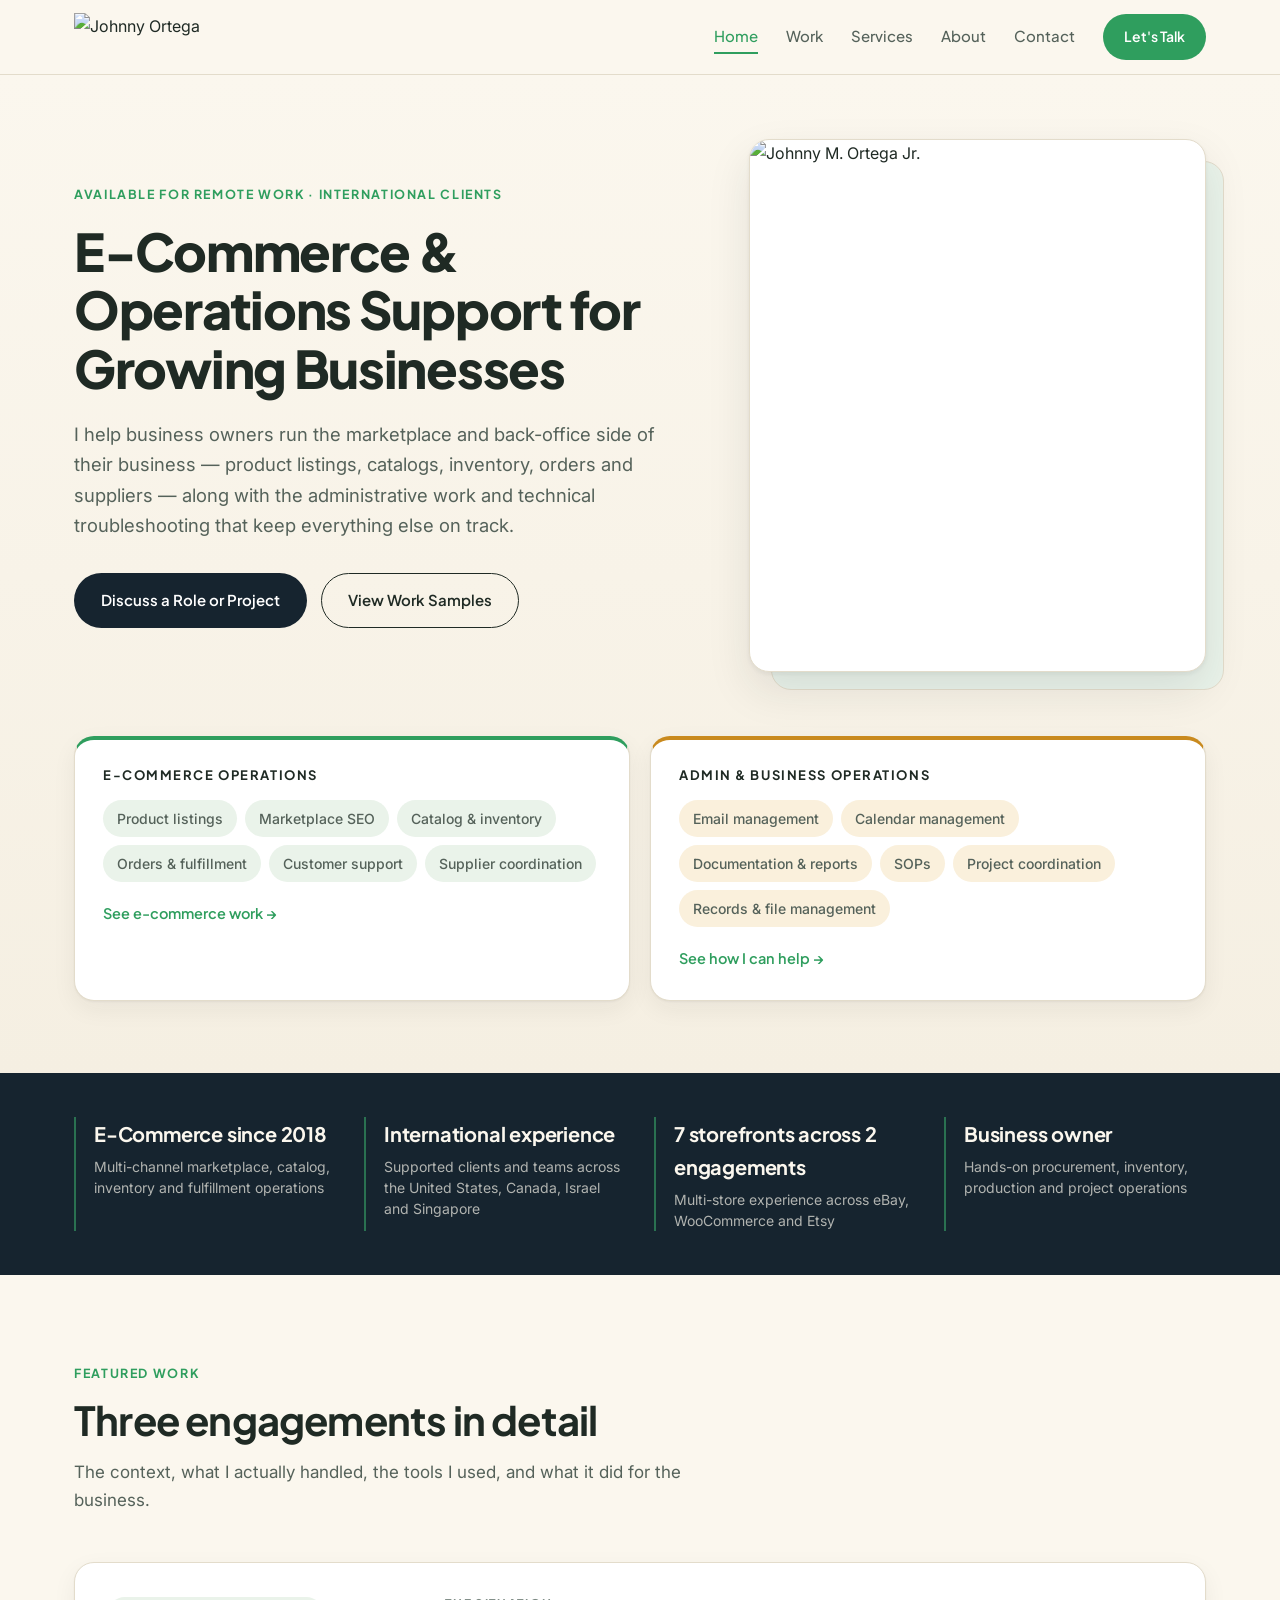
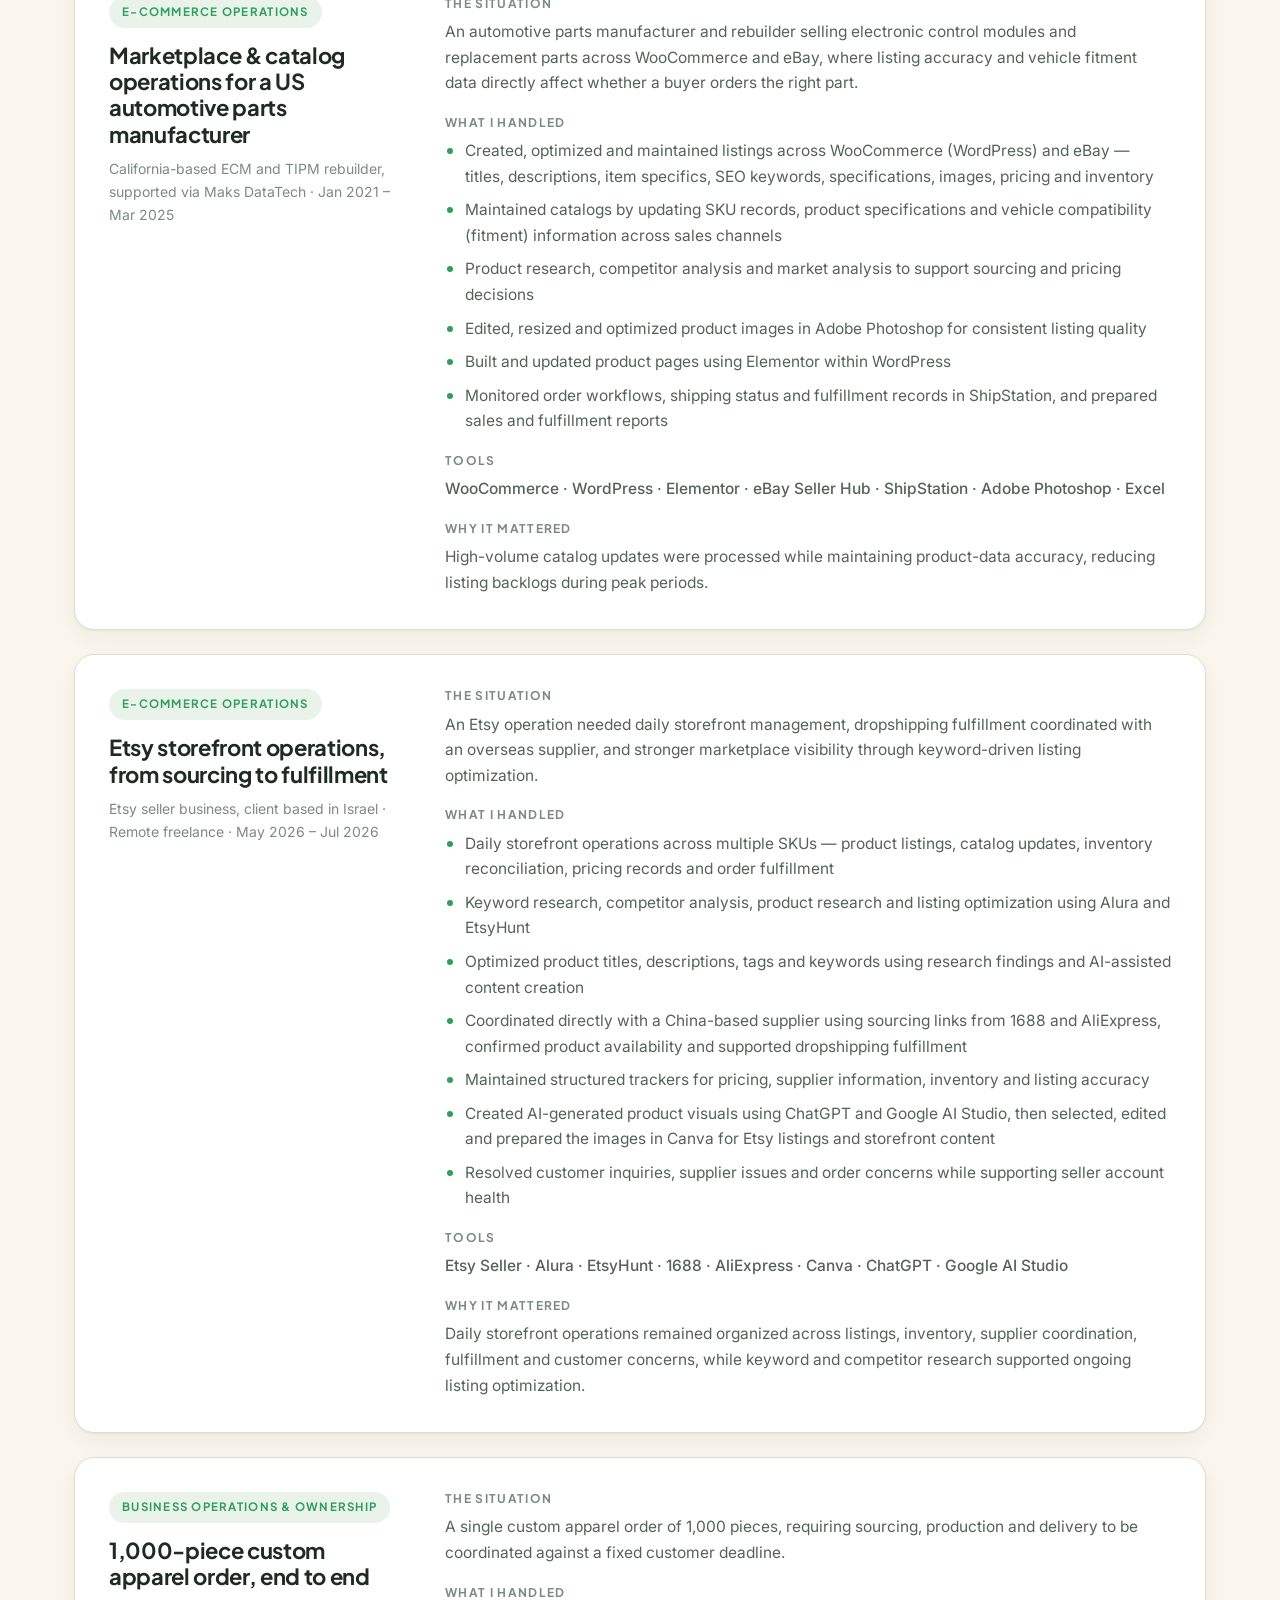
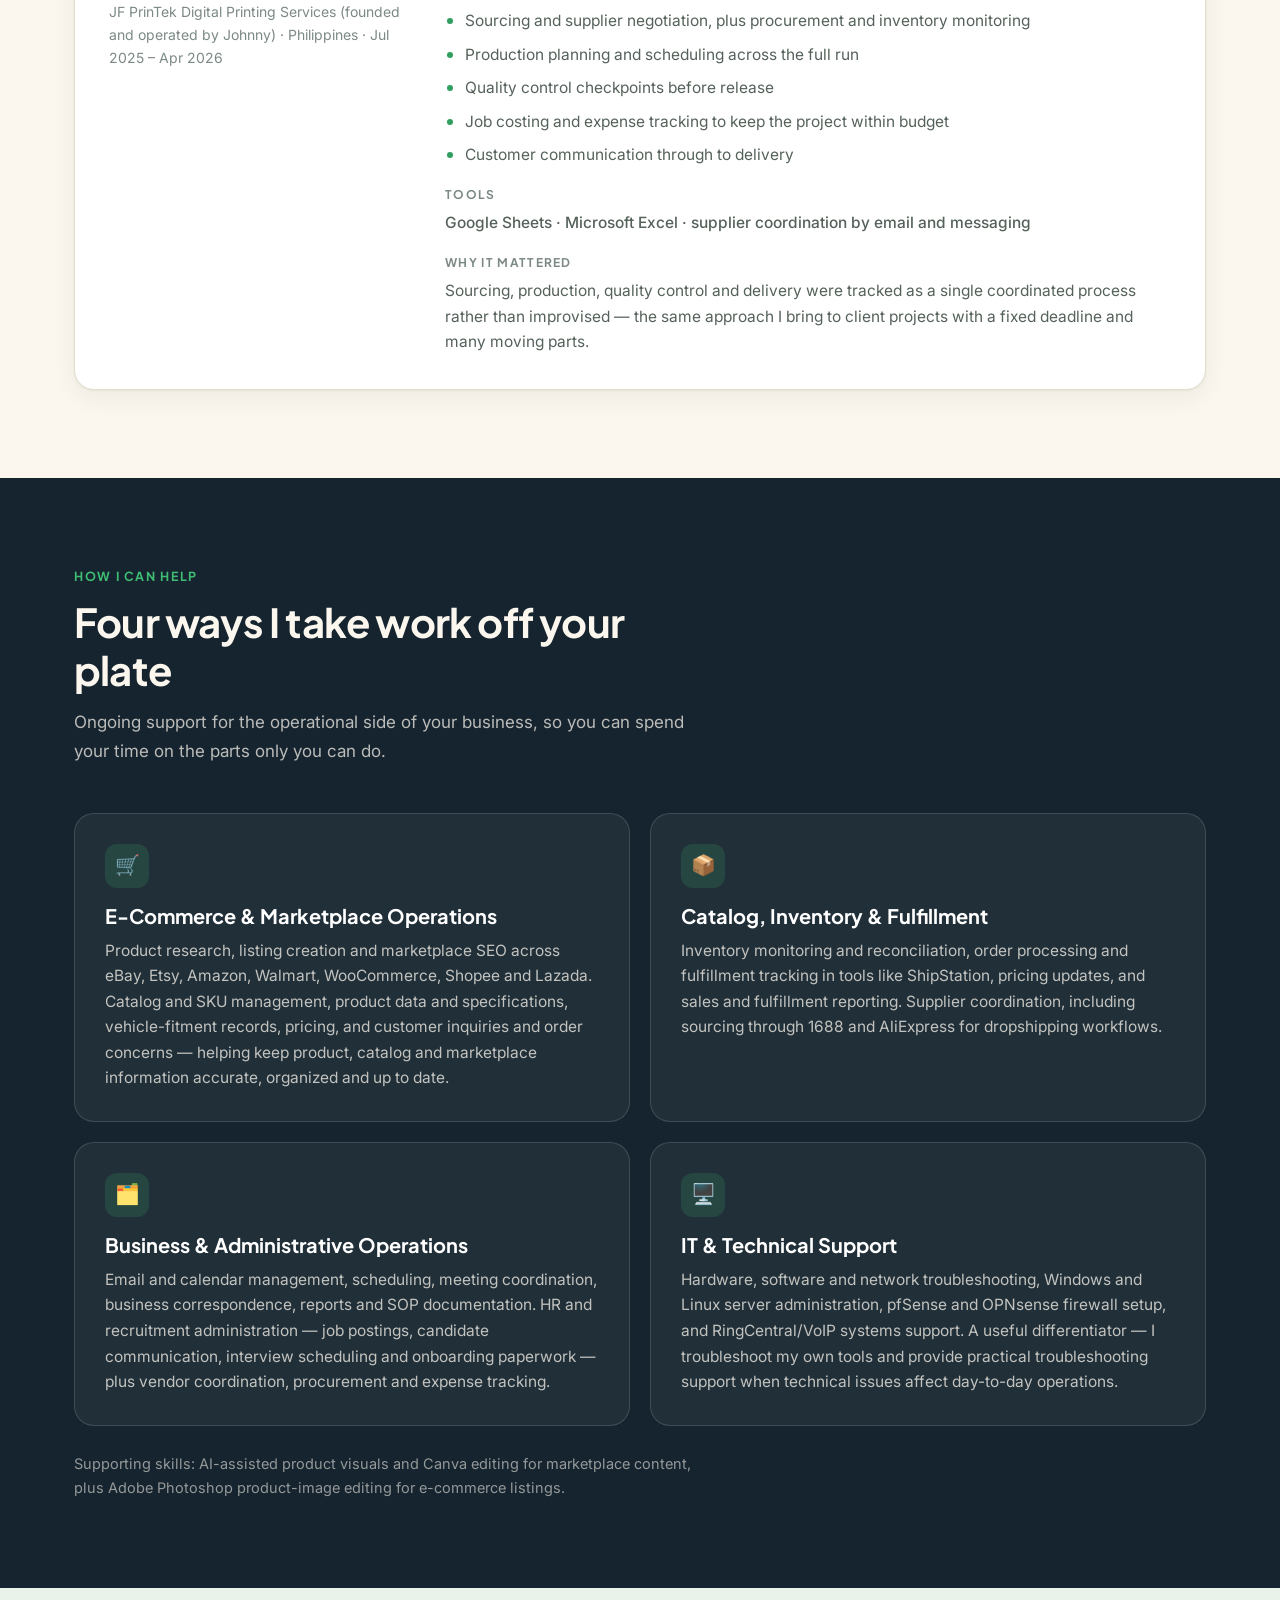
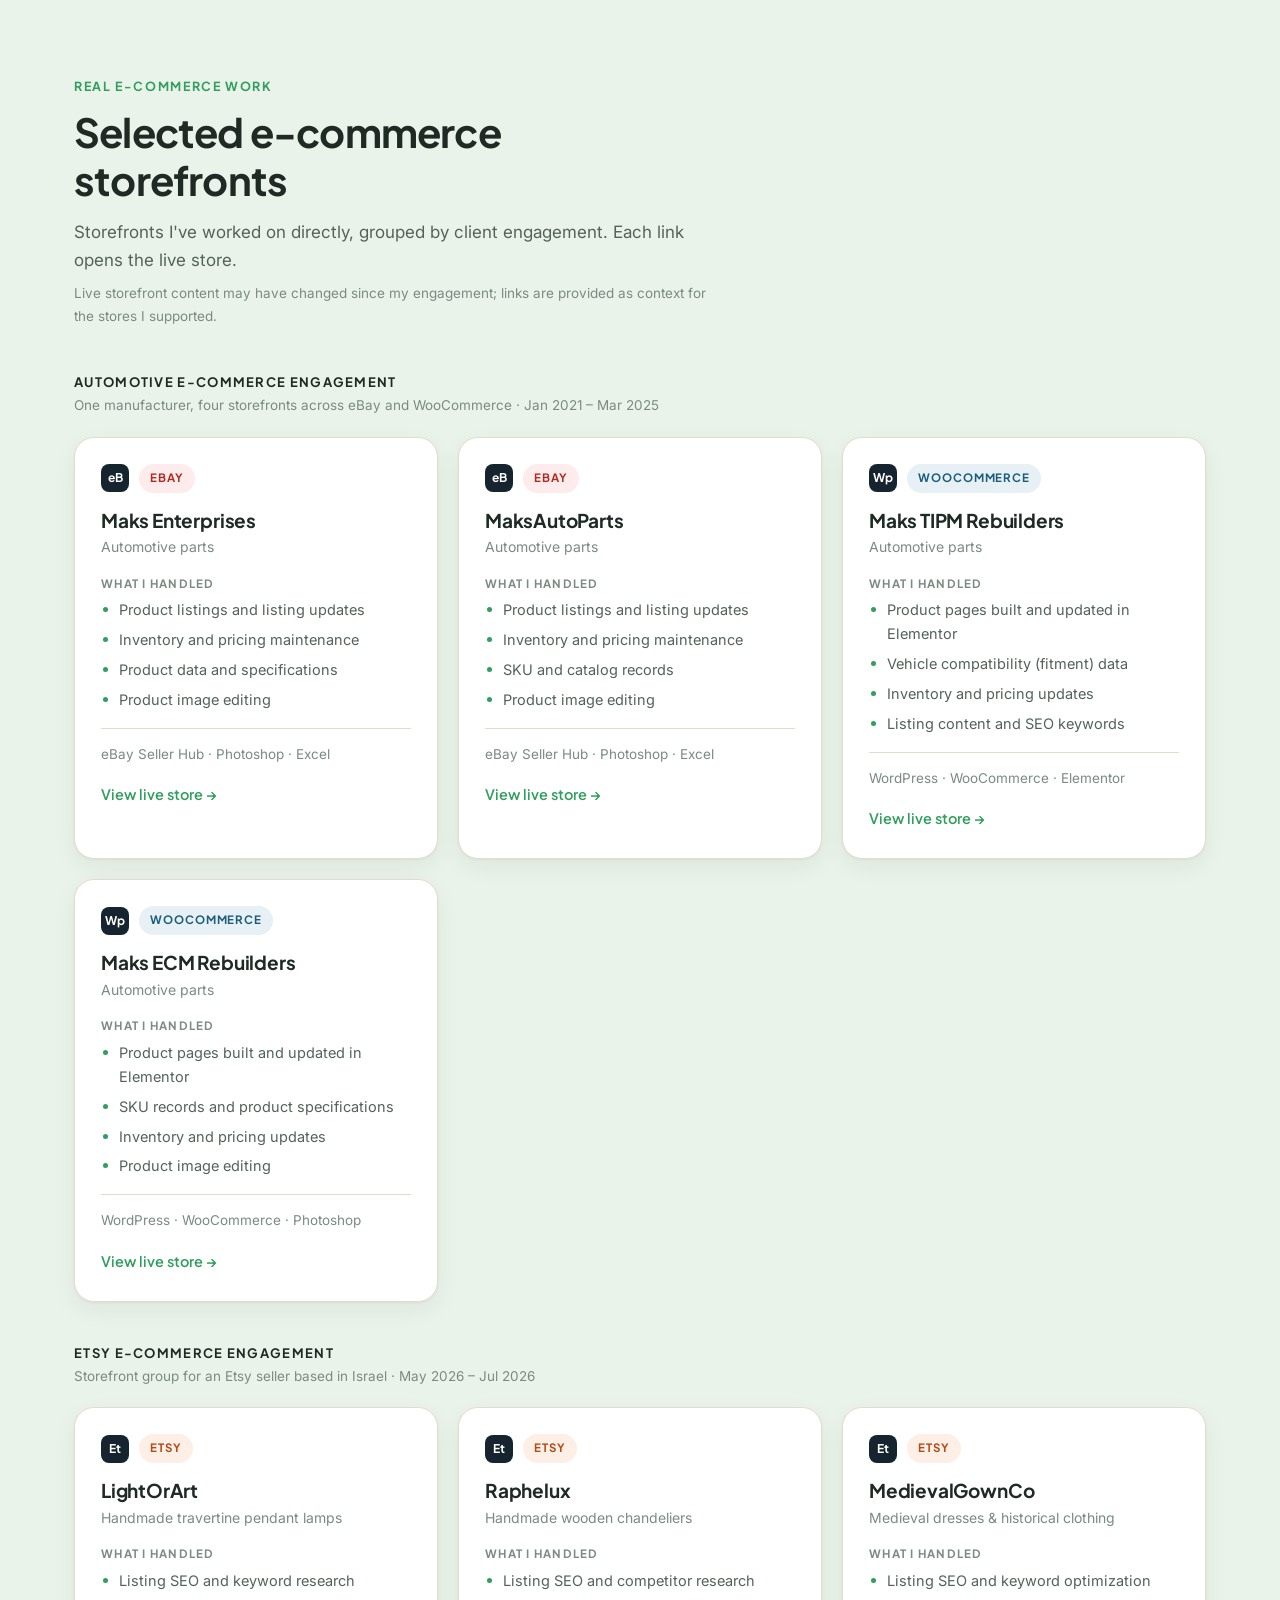
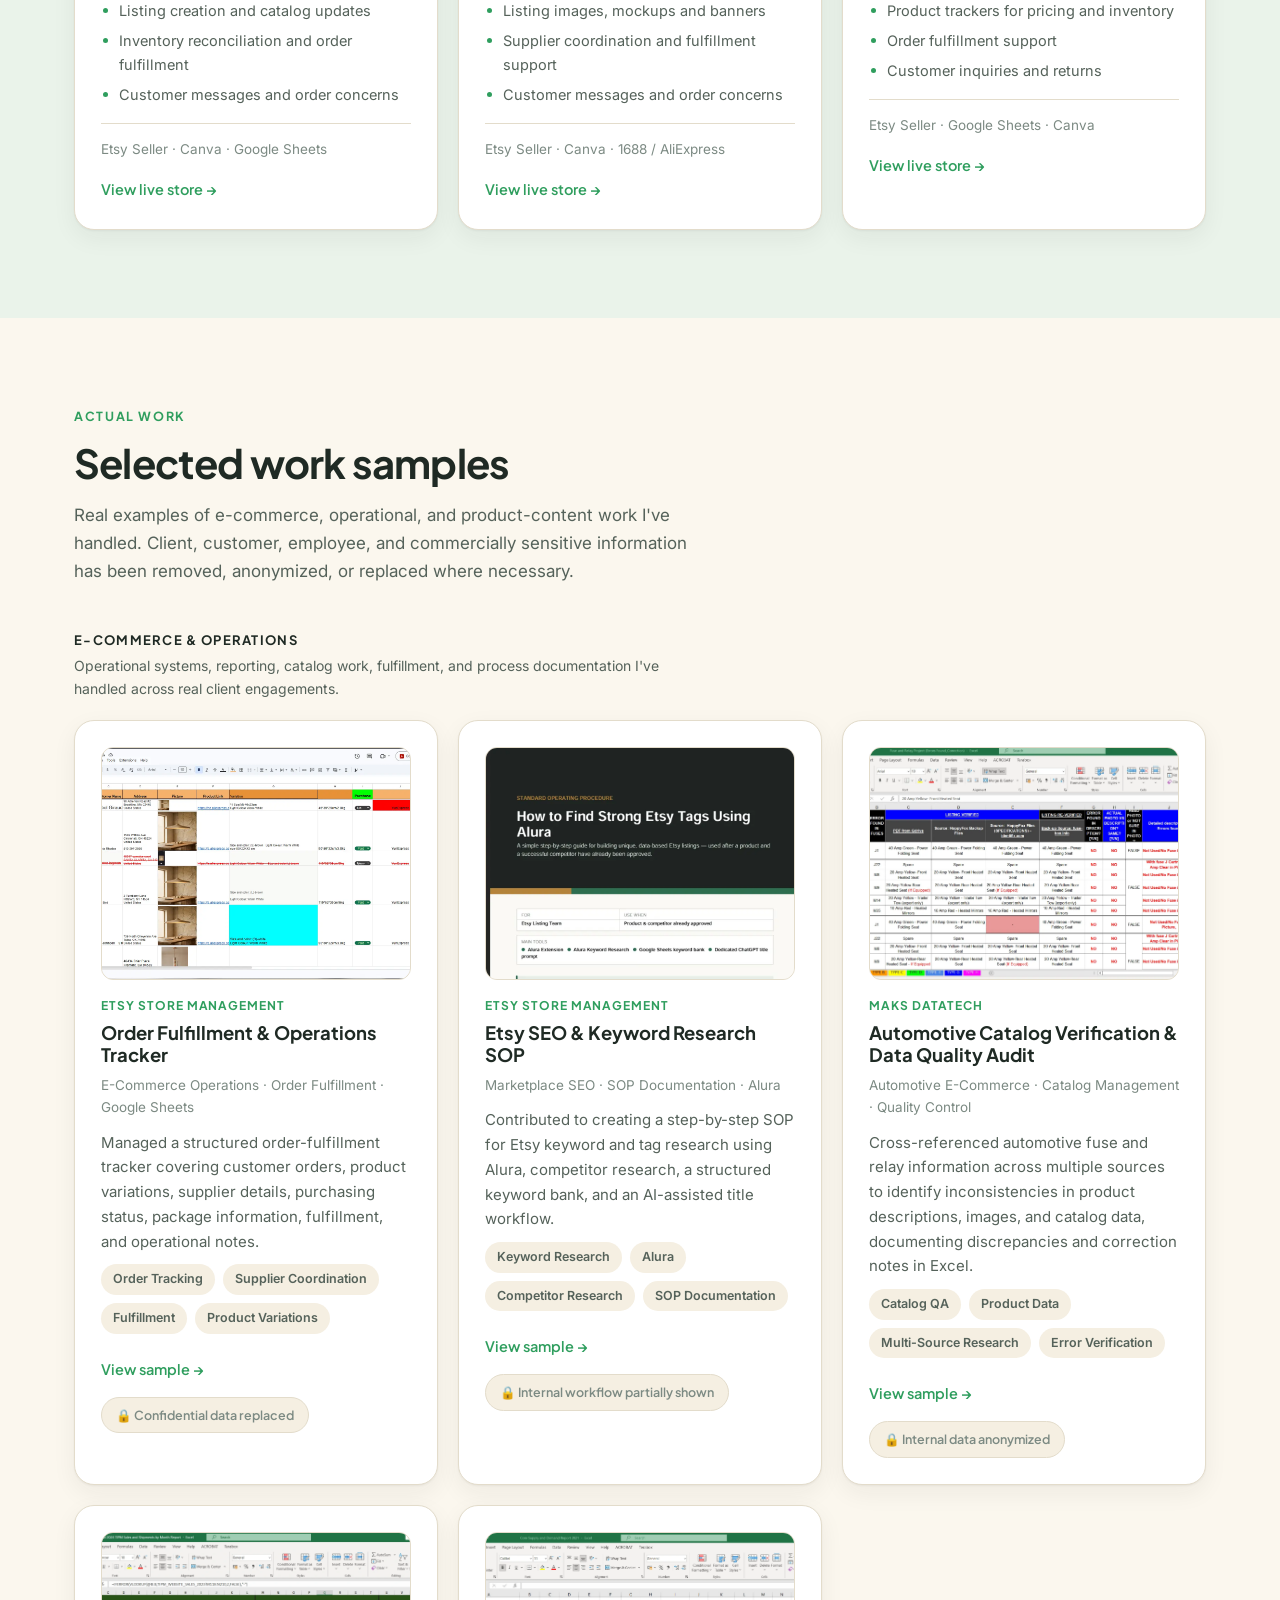
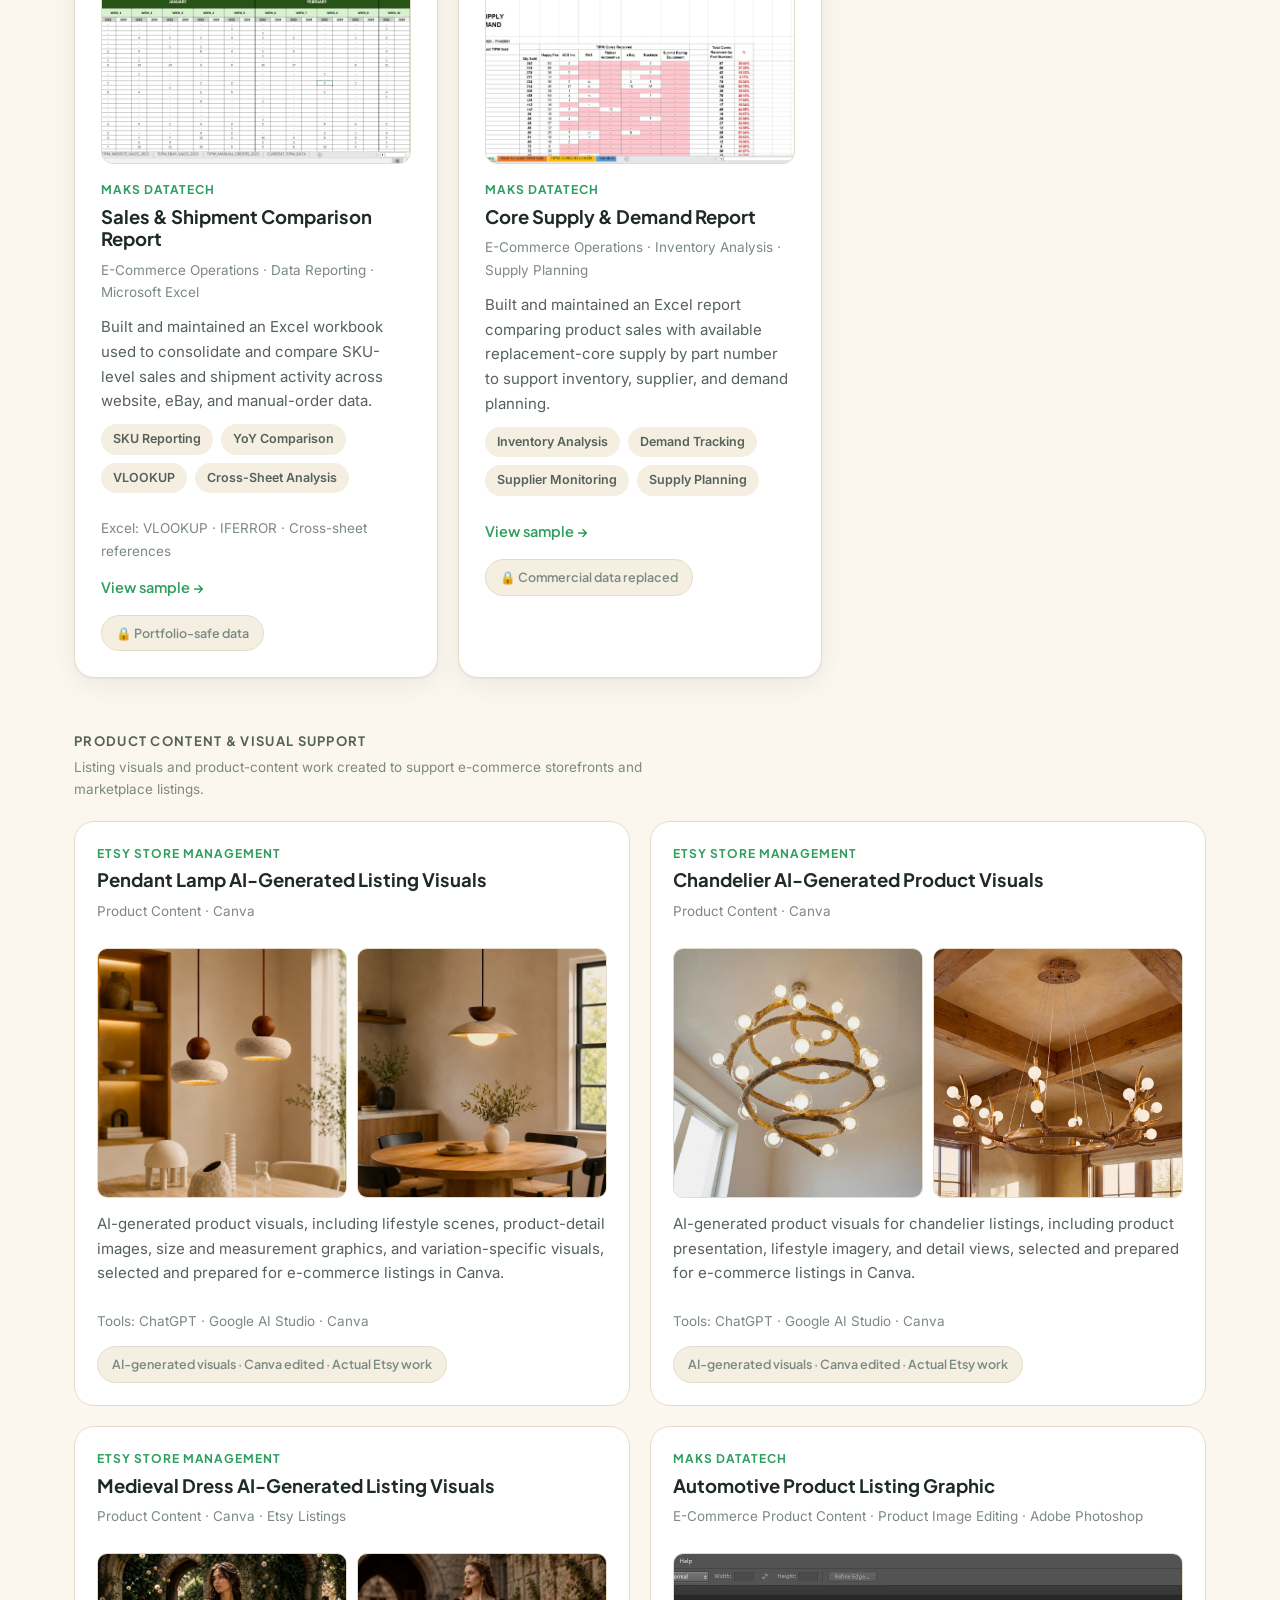
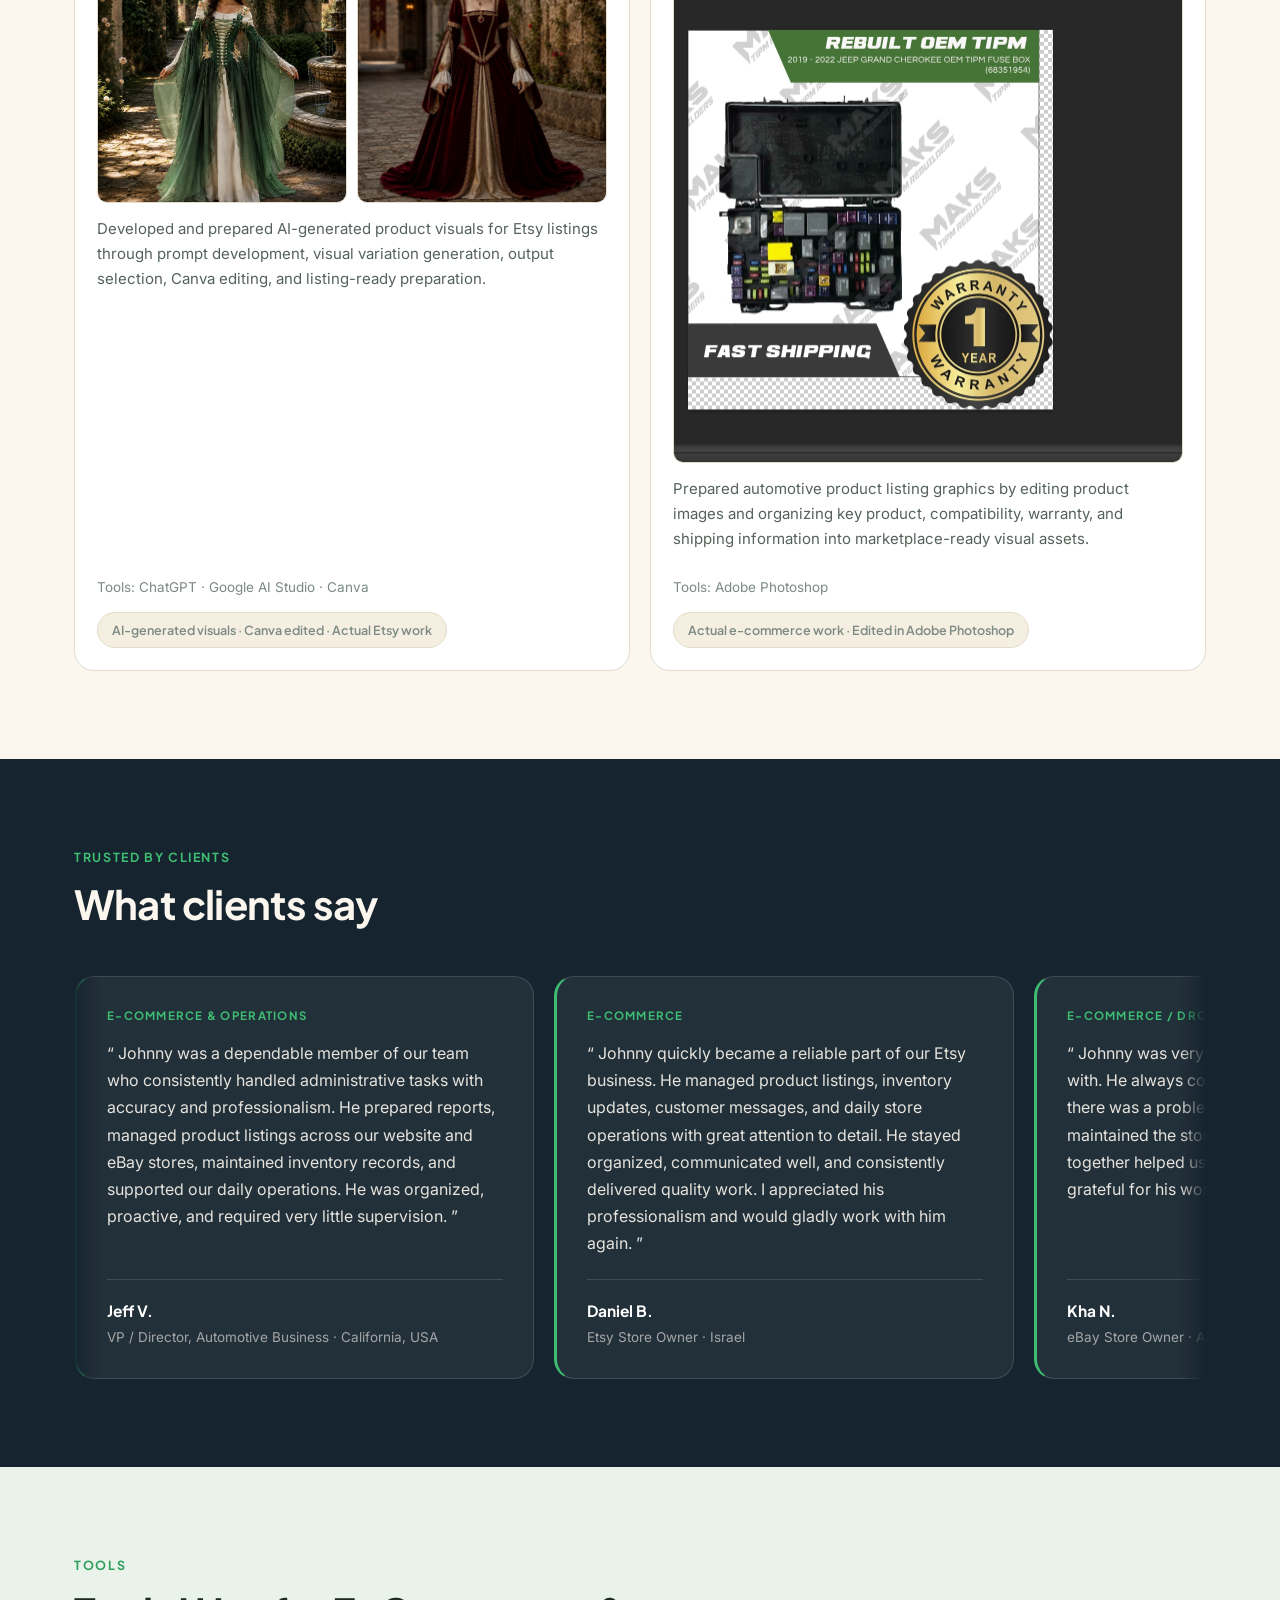
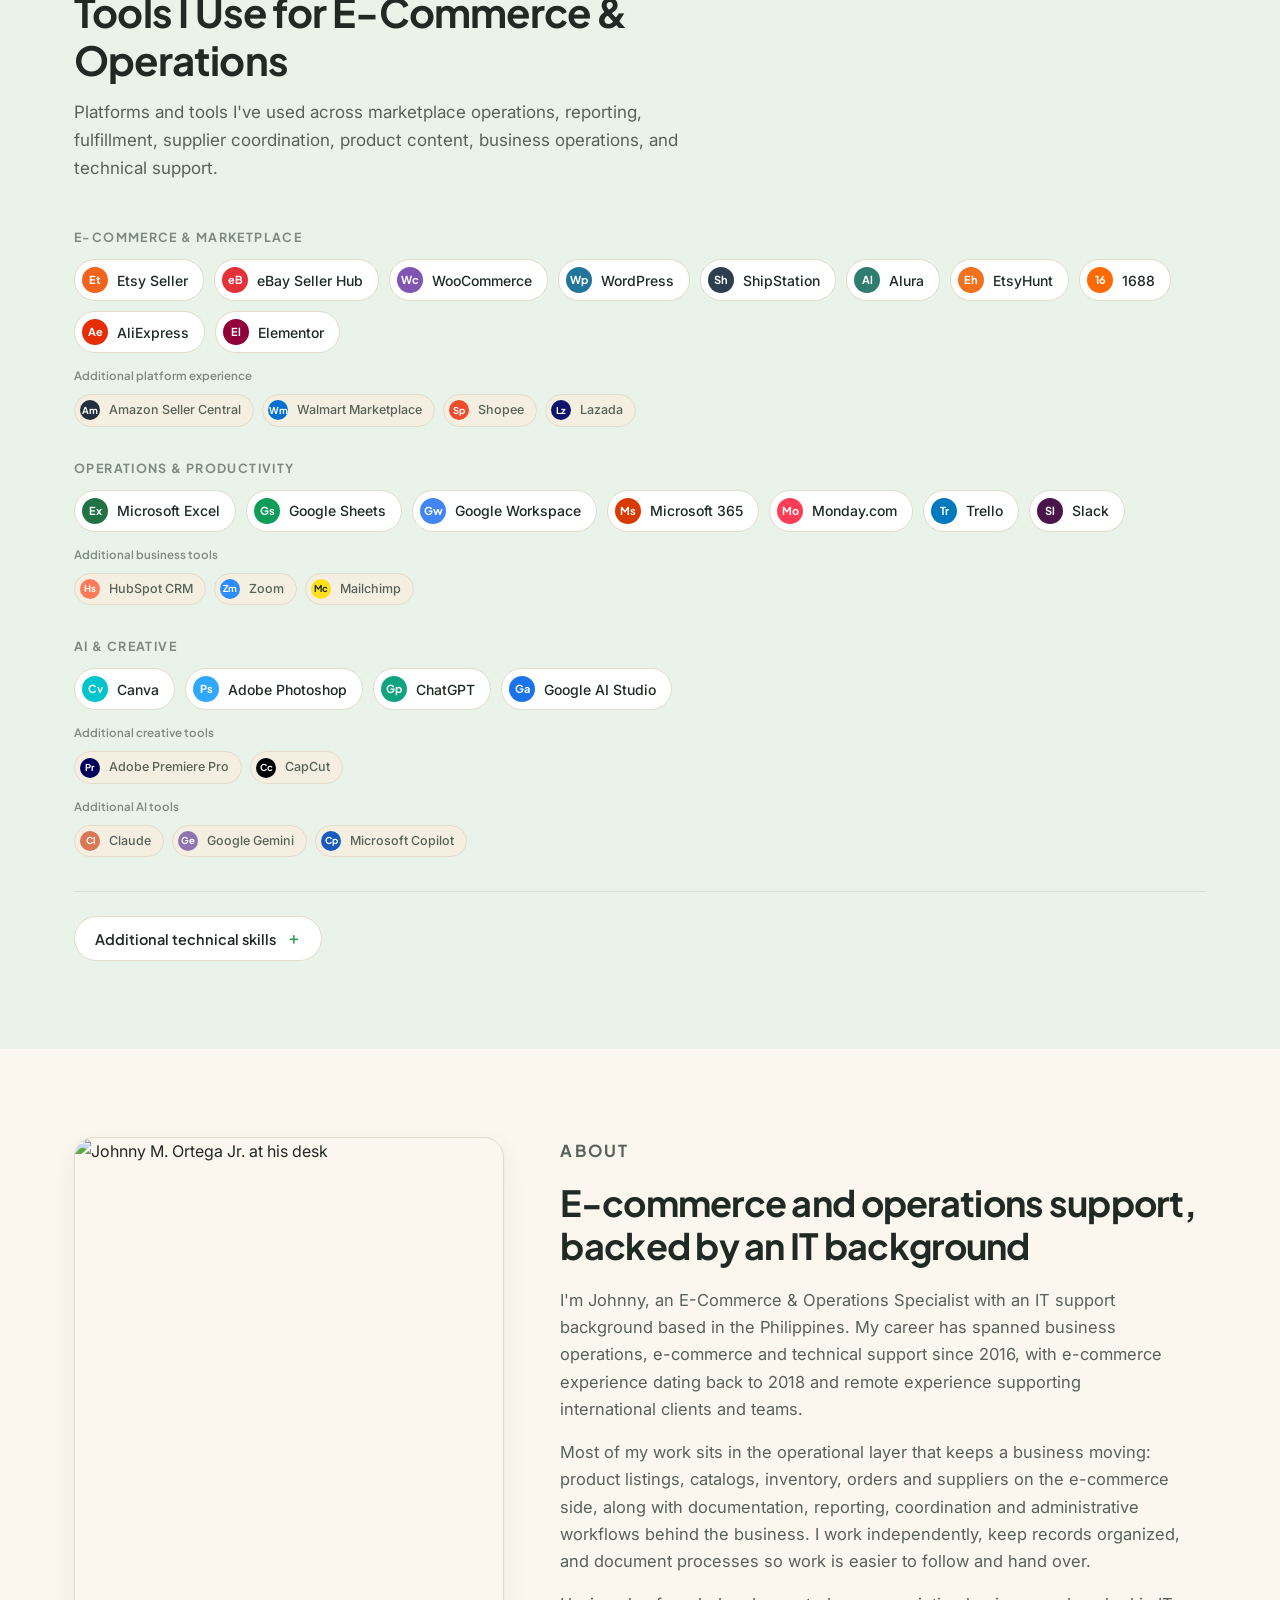
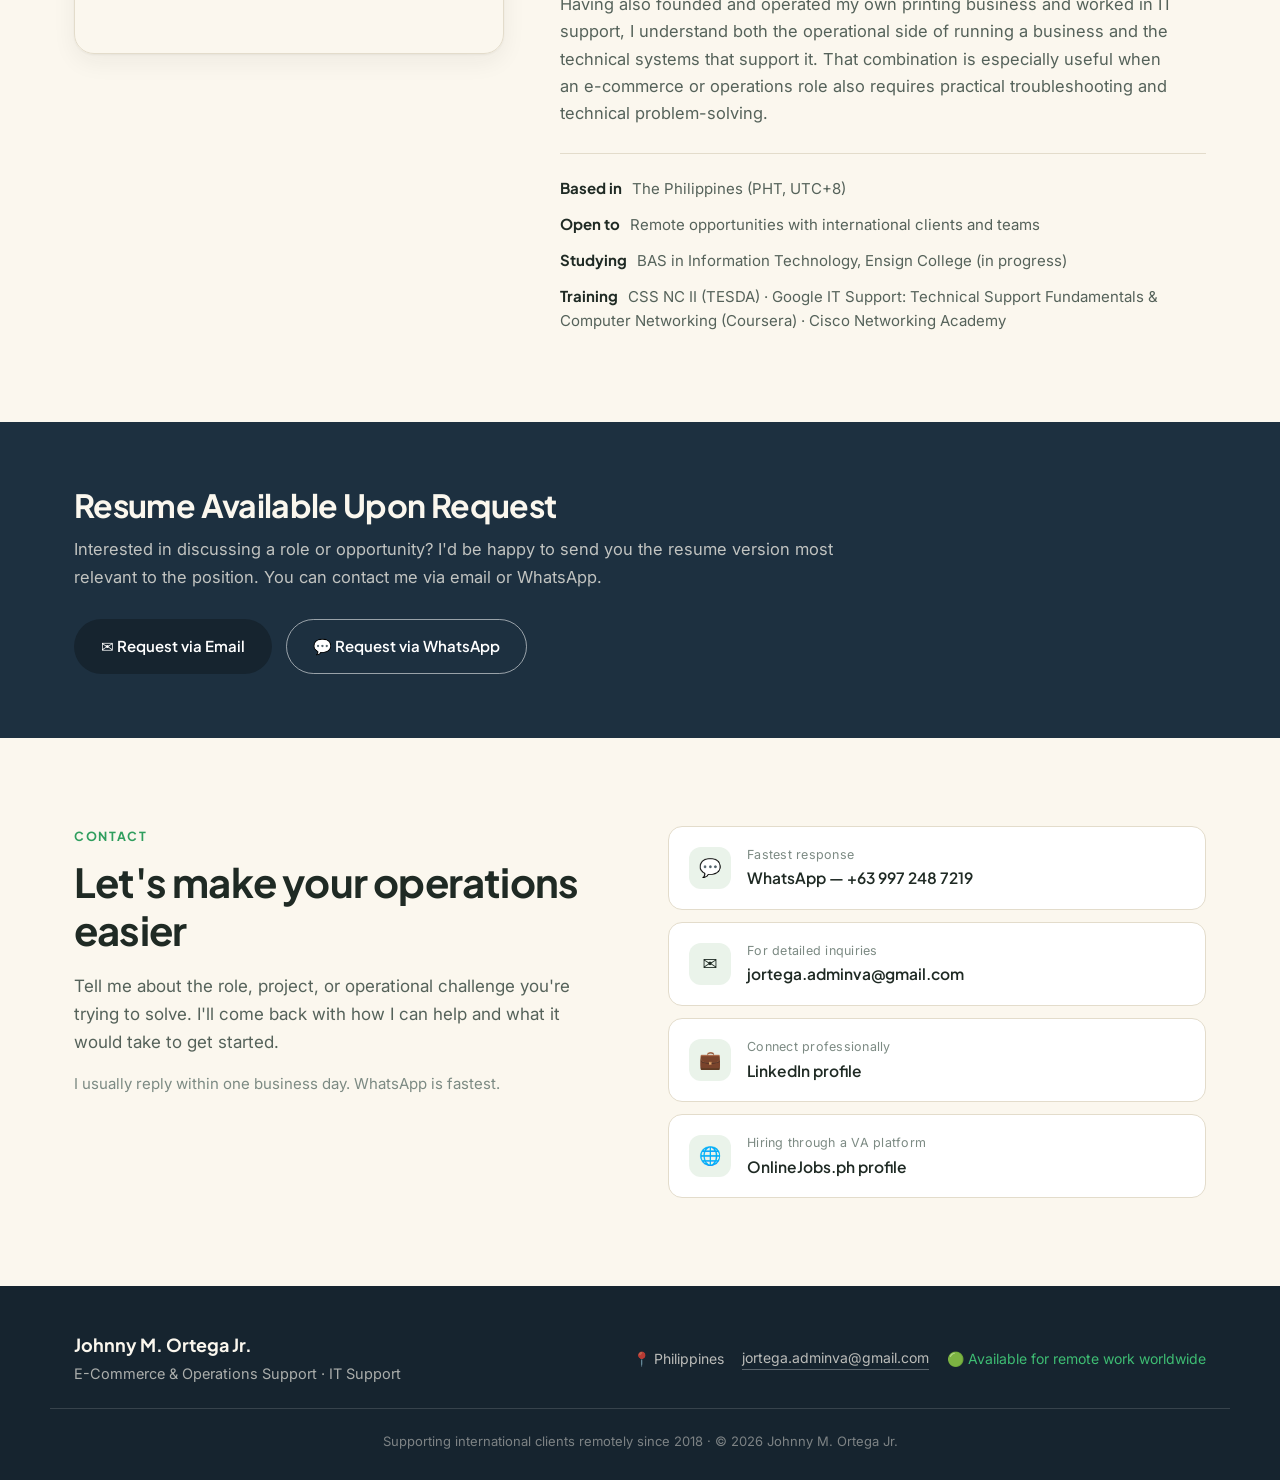
==== commit b853751b: "Updated portfolio 08102026" ====
--- a/index.html
+++ b/index.html
@@ -42,7 +42,7 @@
 <!-- Cache-busting: bump ?v=X.X on styles.css and script.js together (e.g. 1.1 -> 1.2)
      whenever a CSS/JS change is deployed, so GitHub Pages / browsers fetch the new files
      instead of a cached copy. Keep both files on the same version number. -->
-<link rel="stylesheet" href="styles.css?v=1.1">
+<link rel="stylesheet" href="styles.css?v=1.2">
 
 <!-- Structured data: only facts present in the resumes / site -->
 <script type="application/ld+json">
@@ -889,58 +889,132 @@
   </section>
 
   <!-- ==================== TESTIMONIALS ==================== -->
-  <section id="testimonials" class="section block-dark">
+  <section id="testimonials" class="section block-dark" aria-labelledby="testimonials-title">
     <div class="wrap">
       <div class="section-head">
         <p class="section-tag on-dark">Trusted by clients</p>
-        <h2 class="on-dark">What clients say</h2>
-      </div>
-
-      <div class="testimonial-featured">
-
-        <figure class="testimonial-card featured">
-          <p class="testimonial-kind">E-Commerce</p>
-          <blockquote>
-            Johnny quickly became a reliable part of our Etsy business. He managed product listings,
-            inventory updates, customer messages, and daily store operations with great attention to
-            detail. He stayed organized, communicated well, and consistently delivered quality work.
-            I appreciated his professionalism and would gladly work with him again.
-          </blockquote>
-          <figcaption>
-            <strong>Daniel B.</strong>
-            <span>Etsy Store Owner &middot; Israel</span>
-          </figcaption>
-        </figure>
-
-        <figure class="testimonial-card featured">
-          <p class="testimonial-kind">E-Commerce &amp; Operations</p>
-          <blockquote>
-            Johnny was a dependable member of our team who consistently handled administrative tasks
-            with accuracy and professionalism. He prepared reports, managed product listings across our
-            website and eBay stores, maintained inventory records, and supported our daily operations.
-            He was organized, proactive, and required very little supervision.
-          </blockquote>
-          <figcaption>
-            <strong>Jeff V.</strong>
-            <span>VP / Director, Automotive Business &middot; California, USA</span>
-          </figcaption>
-        </figure>
-
-      </div>
-
-      <figure class="testimonial-card secondary">
-        <p class="testimonial-kind">Technical support</p>
-        <blockquote>
-          Johnny has been my go-to person whenever I run into technical issues. Whether it was
-          troubleshooting Windows, resolving network problems, or providing general IT support, he was
-          always quick to identify the issue and explain the solution clearly. His technical knowledge
-          and reliability gave me confidence that any problem would be handled professionally.
-        </blockquote>
-        <figcaption>
-          <strong>Mark C.</strong>
-          <span>Business Owner &middot; Cebu, PH</span>
-        </figcaption>
-      </figure>
+        <h2 id="testimonials-title" class="on-dark">What clients say</h2>
+      </div>
+
+      <div class="testimonial-viewport">
+        <div class="testimonial-track">
+
+          <div class="testimonial-group">
+            <figure class="testimonial-card">
+              <p class="testimonial-kind">E-Commerce &amp; Operations</p>
+              <blockquote>
+                Johnny was a dependable member of our team who consistently handled administrative tasks
+                with accuracy and professionalism. He prepared reports, managed product listings across our
+                website and eBay stores, maintained inventory records, and supported our daily operations.
+                He was organized, proactive, and required very little supervision.
+              </blockquote>
+              <figcaption>
+                <strong>Jeff V.</strong>
+                <span>VP / Director, Automotive Business &middot; California, USA</span>
+              </figcaption>
+            </figure>
+
+            <figure class="testimonial-card">
+              <p class="testimonial-kind">E-Commerce</p>
+              <blockquote>
+                Johnny quickly became a reliable part of our Etsy business. He managed product listings,
+                inventory updates, customer messages, and daily store operations with great attention to
+                detail. He stayed organized, communicated well, and consistently delivered quality work.
+                I appreciated his professionalism and would gladly work with him again.
+              </blockquote>
+              <figcaption>
+                <strong>Daniel B.</strong>
+                <span>Etsy Store Owner &middot; Israel</span>
+              </figcaption>
+            </figure>
+
+            <figure class="testimonial-card">
+              <p class="testimonial-kind">E-Commerce / Dropshipping</p>
+              <blockquote>
+                Johnny was very independent and reliable to work with. He always communicated with me whenever
+                there was a problem with my eBay store. He maintained the store to a high standard, and our work
+                together helped us make more money. I'm really grateful for his work.
+              </blockquote>
+              <figcaption>
+                <strong>Kha N.</strong>
+                <span>eBay Store Owner &middot; Arkansas, USA</span>
+              </figcaption>
+            </figure>
+
+            <figure class="testimonial-card">
+              <p class="testimonial-kind">Technical Support</p>
+              <blockquote>
+                Johnny has been my go-to person whenever I run into technical issues. Whether it was
+                troubleshooting Windows, resolving network problems, or providing general IT support, he was
+                always quick to identify the issue and explain the solution clearly. His technical knowledge
+                and reliability gave me confidence that any problem would be handled professionally.
+              </blockquote>
+              <figcaption>
+                <strong>Mark C.</strong>
+                <span>Business Owner &middot; Cebu, PH</span>
+              </figcaption>
+            </figure>
+          </div>
+
+          <div class="testimonial-group" aria-hidden="true">
+            <figure class="testimonial-card">
+              <p class="testimonial-kind">E-Commerce &amp; Operations</p>
+              <blockquote>
+                Johnny was a dependable member of our team who consistently handled administrative tasks
+                with accuracy and professionalism. He prepared reports, managed product listings across our
+                website and eBay stores, maintained inventory records, and supported our daily operations.
+                He was organized, proactive, and required very little supervision.
+              </blockquote>
+              <figcaption>
+                <strong>Jeff V.</strong>
+                <span>VP / Director, Automotive Business &middot; California, USA</span>
+              </figcaption>
+            </figure>
+
+            <figure class="testimonial-card">
+              <p class="testimonial-kind">E-Commerce</p>
+              <blockquote>
+                Johnny quickly became a reliable part of our Etsy business. He managed product listings,
+                inventory updates, customer messages, and daily store operations with great attention to
+                detail. He stayed organized, communicated well, and consistently delivered quality work.
+                I appreciated his professionalism and would gladly work with him again.
+              </blockquote>
+              <figcaption>
+                <strong>Daniel B.</strong>
+                <span>Etsy Store Owner &middot; Israel</span>
+              </figcaption>
+            </figure>
+
+            <figure class="testimonial-card">
+              <p class="testimonial-kind">E-Commerce / Dropshipping</p>
+              <blockquote>
+                Johnny was very independent and reliable to work with. He always communicated with me whenever
+                there was a problem with my eBay store. He maintained the store to a high standard, and our work
+                together helped us make more money. I'm really grateful for his work.
+              </blockquote>
+              <figcaption>
+                <strong>Kha N.</strong>
+                <span>eBay Store Owner &middot; Arkansas, USA</span>
+              </figcaption>
+            </figure>
+
+            <figure class="testimonial-card">
+              <p class="testimonial-kind">Technical Support</p>
+              <blockquote>
+                Johnny has been my go-to person whenever I run into technical issues. Whether it was
+                troubleshooting Windows, resolving network problems, or providing general IT support, he was
+                always quick to identify the issue and explain the solution clearly. His technical knowledge
+                and reliability gave me confidence that any problem would be handled professionally.
+              </blockquote>
+              <figcaption>
+                <strong>Mark C.</strong>
+                <span>Business Owner &middot; Cebu, PH</span>
+              </figcaption>
+            </figure>
+          </div>
+
+        </div>
+      </div>
     </div>
   </section>
 
@@ -1145,6 +1219,6 @@
   </div>
 </dialog>
 
-<script src="script.js?v=1.1" defer></script>
+<script src="script.js?v=1.2" defer></script>
 </body>
 </html>
--- a/styles.css
+++ b/styles.css
@@ -926,25 +926,48 @@
    TESTIMONIALS
    ========================================================= */
 
-.testimonial-featured{
-  display:grid;
-  grid-template-columns:1fr 1fr;
+.testimonial-viewport{
+  position:relative;
+  width:100%;
+  overflow:hidden;
+  -webkit-mask-image:linear-gradient(to right, transparent 0, #000 26px, #000 calc(100% - 26px), transparent 100%);
+  mask-image:linear-gradient(to right, transparent 0, #000 26px, #000 calc(100% - 26px), transparent 100%);
+}
+
+.testimonial-track{
+  display:flex;
+  width:max-content;
+  will-change:transform;
+  transform:translate3d(-50%,0,0);
+  animation:testimonial-marquee-right 56s linear infinite;
+}
+
+.testimonial-group{
+  display:flex;
+  align-items:stretch;
   gap:20px;
-  margin-bottom:20px;
+  flex-shrink:0;
+  padding-right:20px;
 }
 
 .testimonial-card{
+  width:clamp(430px, 45vw, 460px);
+  flex:0 0 auto;
+  display:flex;
+  flex-direction:column;
   background:rgba(255,255,255,.055);
   border:1px solid var(--border-dark);
+  border-left:3px solid var(--green-bright);
   border-radius:var(--radius-lg);
   padding:30px;
-}
-
-.testimonial-card.featured{ border-left:3px solid var(--green-bright); }
-
-.testimonial-card.secondary{
-  background:transparent;
-  padding:26px 30px;
+  transition:background .2s ease, border-color .2s ease, transform .2s ease;
+}
+
+.testimonial-card:hover{
+  background:rgba(255,255,255,.072);
+  border-color:rgba(255,255,255,.22);
+  border-left-color:var(--green-bright);
+  transform:translateY(-2px);
 }
 
 .testimonial-kind{
@@ -958,6 +981,7 @@
 }
 
 .testimonial-card blockquote{
+  flex:1;
   font-size:16px;
   line-height:1.7;
   color:rgba(251,247,238,.9);
@@ -967,7 +991,7 @@
 .testimonial-card blockquote::after{ content:"\201D"; }
 
 .testimonial-card figcaption{
-  margin-top:20px;
+  margin-top:22px;
   padding-top:18px;
   border-top:1px solid var(--border-dark);
   display:flex;
@@ -984,6 +1008,49 @@
 .testimonial-card figcaption span{
   font-size:13.5px;
   color:rgba(251,247,238,.6);
+}
+
+.testimonial-viewport:hover .testimonial-track,
+.testimonial-viewport:focus-within .testimonial-track,
+.testimonial-viewport:active .testimonial-track{
+  animation-play-state:paused;
+}
+
+@keyframes testimonial-marquee-right{
+  from{ transform:translate3d(-50%,0,0); }
+  to{ transform:translate3d(0,0,0); }
+}
+
+@media (max-width:480px){
+  .testimonial-viewport{
+    -webkit-mask-image:linear-gradient(to right, transparent 0, #000 14px, #000 calc(100% - 14px), transparent 100%);
+    mask-image:linear-gradient(to right, transparent 0, #000 14px, #000 calc(100% - 14px), transparent 100%);
+  }
+
+  .testimonial-card{
+    width:84vw;
+    padding:22px;
+  }
+}
+
+@media (prefers-reduced-motion: reduce){
+  .testimonial-viewport{
+    overflow-x:auto;
+    overscroll-behavior-inline:contain;
+    scrollbar-width:thin;
+    -webkit-mask-image:none;
+    mask-image:none;
+  }
+
+  .testimonial-track{
+    transform:none !important;
+    animation:none !important;
+    will-change:auto;
+  }
+
+  .testimonial-group[aria-hidden="true"]{ display:none; }
+
+  .testimonial-card:hover{ transform:none; }
 }
 
 /* =========================================================
@@ -1402,7 +1469,6 @@
 
   .contact-grid{ grid-template-columns:1fr; gap:36px; }
 
-  .testimonial-featured{ grid-template-columns:1fr; }
 }
 
 @media (max-width:640px){
@@ -1434,7 +1500,6 @@
   .store-card,
   .sample-card,
   .service-card,
-  .testimonial-card,
   .path-card{ padding:22px; }
 
   .btn{ width:100%; }
